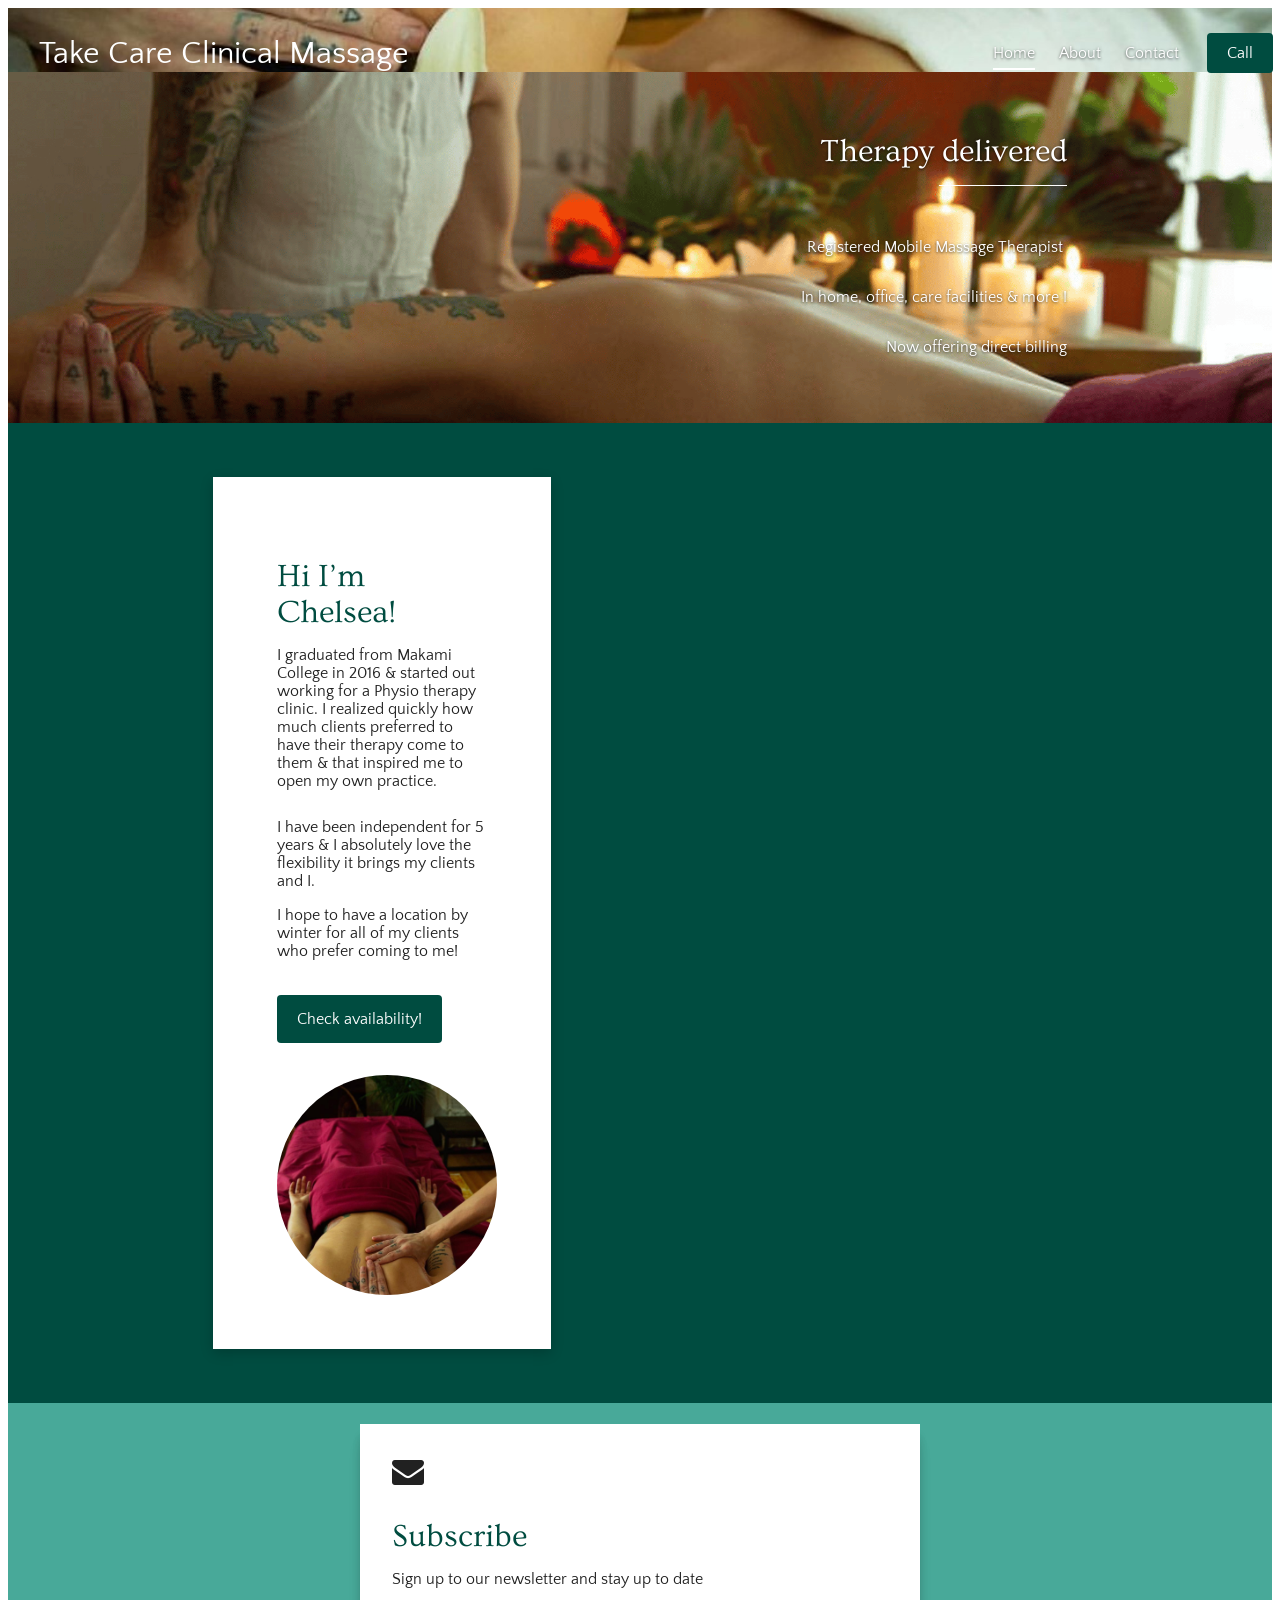
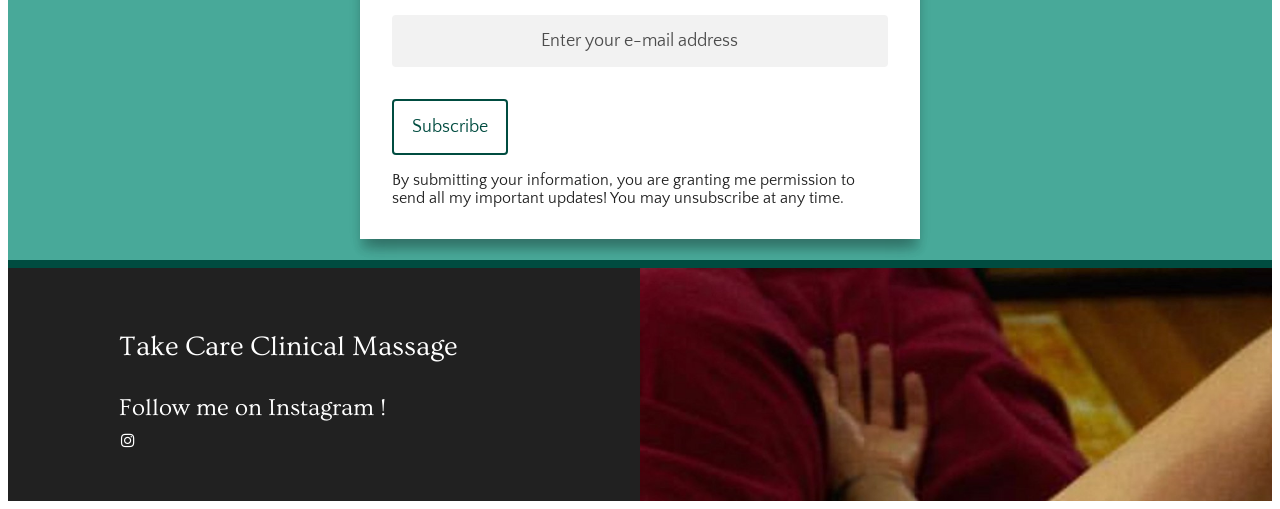
==== index.html @ 1ecba58d "Restructure the Chelsea photo to stop fighting the text card Root cause finally identified: the text" ====
<!DOCTYPE html><html><head><link rel="preconnect" href="https://fonts.gstatic.com/" crossorigin=""><meta name="viewport" content="width=device-width,maximum-scale=1,minimum-scale=1,initial-scale=1,viewport-fit=cover"><meta charset="utf-8"><title>Home - Take Care Clinical Massage</title><link href="https://cdnjs.cloudflare.com/ajax/libs/font-awesome/4.7.0/css/font-awesome.min.css" rel="stylesheet"><meta property="og:title" content="Home - Take Care Clinical Massage"><meta property="og:description" content=""><meta property="og:type" content="website"><meta property="og:image" content="https://takecareclinical.com/images/brand-d95b63e310b148f88ecfb6f4e665d165.jpg"><meta property="og:image:height" content="630"><meta property="og:image:width" content="1200"><meta property="twitter:card" content="summary_large_image"><meta property="twitter:image" content="https://takecareclinical.com/images/brand-d95b63e310b148f88ecfb6f4e665d165.jpg"><meta property="twitter:title" content="Home - Take Care Clinical Massage"><meta property="twitter:description" content=""><link prefetch="" prerender="/contact"><link prefetch="" prerender="/about"><link href="https://fonts.googleapis.com/css?family=Ovo:400,700|Quattrocento+Sans:400,700&display=swap" rel="stylesheet"><style>:root{--kv-ee-heading-font-family:Ovo;--kv-ee-heading-font-weight:400;--kv-ee-heading-font-style:normal;--kv-ee-body-font-family:Quattrocento Sans;--kv-ee-body-font-weight:400;--kv-ee-body-font-style:normal;--kv-ee-font-size-factor:1;--kv-ee-font-size:100%;--kv-ee-global-font-size-factor:var(--kv-ee-font-size-factor,1)}@-ms-viewport{width:device-width}html{box-sizing:border-box;-ms-overflow-style:scrollbar}*,::after,::before{box-sizing:inherit}.kv-main .kv-ee-container{width:100%;padding-right:15px;padding-left:15px;margin-right:auto;margin-left:auto}@media(min-width:576px){.kv-main .kv-ee-container{max-width:540px}}@media(min-width:768px){.kv-main .kv-ee-container{max-width:80%}}@media(min-width:992px){.kv-main .kv-ee-container{max-width:75%}}@media(min-width:1200px){.kv-main .kv-ee-container{max-width:70%}}@media(min-width:1440px){.kv-main .kv-ee-container{max-width:65%}}@media(min-width:1758px){.kv-main .kv-ee-container{max-width:1200px}}.kv-main .kv-ee-container-fluid{width:100%;padding-right:15px;padding-left:15px;margin-right:auto;margin-left:auto}.kv-main .kv-ee-row{display:flex;flex-wrap:wrap;margin-right:-15px;margin-left:-15px}.kv-main .kv-ee-no-gutters{margin-right:0;margin-left:0}.kv-main .kv-ee-no-gutters>.kv-ee-col,.kv-main .kv-ee-no-gutters>[class*=col-]{padding-right:0;padding-left:0}.kv-main .kv-ee-col,.kv-main .kv-ee-col-1,.kv-main .kv-ee-col-10,.kv-main .kv-ee-col-11,.kv-main .kv-ee-col-12,.kv-main .kv-ee-col-2,.kv-main .kv-ee-col-3,.kv-main .kv-ee-col-4,.kv-main .kv-ee-col-5,.kv-main .kv-ee-col-6,.kv-main .kv-ee-col-7,.kv-main .kv-ee-col-8,.kv-main .kv-ee-col-9,.kv-main .kv-ee-col-auto,.kv-main .kv-ee-col-lg,.kv-main .kv-ee-col-lg-1,.kv-main .kv-ee-col-lg-10,.kv-main .kv-ee-col-lg-11,.kv-main .kv-ee-col-lg-12,.kv-main .kv-ee-col-lg-2,.kv-main .kv-ee-col-lg-3,.kv-main .kv-ee-col-lg-4,.kv-main .kv-ee-col-lg-5,.kv-main .kv-ee-col-lg-6,.kv-main .kv-ee-col-lg-7,.kv-main .kv-ee-col-lg-8,.kv-main .kv-ee-col-lg-9,.kv-main .kv-ee-col-lg-auto,.kv-main .kv-ee-col-md,.kv-main .kv-ee-col-md-1,.kv-main .kv-ee-col-md-10,.kv-main .kv-ee-col-md-11,.kv-main .kv-ee-col-md-12,.kv-main .kv-ee-col-md-2,.kv-main .kv-ee-col-md-3,.kv-main .kv-ee-col-md-4,.kv-main .kv-ee-col-md-5,.kv-main .kv-ee-col-md-6,.kv-main .kv-ee-col-md-7,.kv-main .kv-ee-col-md-8,.kv-main .kv-ee-col-md-9,.kv-main .kv-ee-col-md-auto,.kv-main .kv-ee-col-sm,.kv-main .kv-ee-col-sm-1,.kv-main .kv-ee-col-sm-10,.kv-main .kv-ee-col-sm-11,.kv-main .kv-ee-col-sm-12,.kv-main .kv-ee-col-sm-2,.kv-main .kv-ee-col-sm-3,.kv-main .kv-ee-col-sm-4,.kv-main .kv-ee-col-sm-5,.kv-main .kv-ee-col-sm-6,.kv-main .kv-ee-col-sm-7,.kv-main .kv-ee-col-sm-8,.kv-main .kv-ee-col-sm-9,.kv-main .kv-ee-col-sm-auto,.kv-main .kv-ee-col-xl,.kv-main .kv-ee-col-xl-1,.kv-main .kv-ee-col-xl-10,.kv-main .kv-ee-col-xl-11,.kv-main .kv-ee-col-xl-12,.kv-main .kv-ee-col-xl-2,.kv-main .kv-ee-col-xl-3,.kv-main .kv-ee-col-xl-4,.kv-main .kv-ee-col-xl-5,.kv-main .kv-ee-col-xl-6,.kv-main .kv-ee-col-xl-7,.kv-main .kv-ee-col-xl-8,.kv-main .kv-ee-col-xl-9,.kv-main .kv-ee-col-xl-auto,.kv-main .kv-ee-col-xxl,.kv-main .kv-ee-col-xxl-1,.kv-main .kv-ee-col-xxl-10,.kv-main .kv-ee-col-xxl-11,.kv-main .kv-ee-col-xxl-12,.kv-main .kv-ee-col-xxl-2,.kv-main .kv-ee-col-xxl-3,.kv-main .kv-ee-col-xxl-4,.kv-main .kv-ee-col-xxl-5,.kv-main .kv-ee-col-xxl-6,.kv-main .kv-ee-col-xxl-7,.kv-main .kv-ee-col-xxl-8,.kv-main .kv-ee-col-xxl-9,.kv-main .kv-ee-col-xxl-auto,.kv-main .kv-ee-col-xxxl,.kv-main .kv-ee-col-xxxl-1,.kv-main .kv-ee-col-xxxl-10,.kv-main .kv-ee-col-xxxl-11,.kv-main .kv-ee-col-xxxl-12,.kv-main .kv-ee-col-xxxl-2,.kv-main .kv-ee-col-xxxl-3,.kv-main .kv-ee-col-xxxl-4,.kv-main .kv-ee-col-xxxl-5,.kv-main .kv-ee-col-xxxl-6,.kv-main .kv-ee-col-xxxl-7,.kv-main .kv-ee-col-xxxl-8,.kv-main .kv-ee-col-xxxl-9,.kv-main .kv-ee-col-xxxl-auto{flex:none;max-width:none;position:relative;width:100%;min-height:1px;padding-right:15px;padding-left:15px}.kv-main .kv-ee-col{flex-basis:0;flex-grow:1;max-width:100%}.kv-main .kv-ee-col-auto{flex:0 0 auto;width:auto;max-width:none}.kv-main .kv-ee-col-1{flex:0 0 8.33333%;max-width:8.33333%}.kv-main .kv-ee-col-2{flex:0 0 16.66667%;max-width:16.66667%}.kv-main .kv-ee-col-3{flex:0 0 25%;max-width:25%}.kv-main .kv-ee-col-4{flex:0 0 33.33333%;max-width:33.33333%}.kv-main .kv-ee-col-5{flex:0 0 41.66667%;max-width:41.66667%}.kv-main .kv-ee-col-6{flex:0 0 50%;max-width:50%}.kv-main .kv-ee-col-7{flex:0 0 58.33333%;max-width:58.33333%}.kv-main .kv-ee-col-8{flex:0 0 66.66667%;max-width:66.66667%}.kv-main .kv-ee-col-9{flex:0 0 75%;max-width:75%}.kv-main .kv-ee-col-10{flex:0 0 83.33333%;max-width:83.33333%}.kv-main .kv-ee-col-11{flex:0 0 91.66667%;max-width:91.66667%}.kv-main .kv-ee-col-12{flex:0 0 100%;max-width:100%}.kv-main .kv-ee-order-first{order:-1}.kv-main .kv-ee-order-last{order:13}.kv-main .kv-ee-order-0{order:0}.kv-main .kv-ee-order-1{order:1}.kv-main .kv-ee-order-2{order:2}.kv-main .kv-ee-order-3{order:3}.kv-main .kv-ee-order-4{order:4}.kv-main .kv-ee-order-5{order:5}.kv-main .kv-ee-order-6{order:6}.kv-main .kv-ee-order-7{order:7}.kv-main .kv-ee-order-8{order:8}.kv-main .kv-ee-order-9{order:9}.kv-main .kv-ee-order-10{order:10}.kv-main .kv-ee-order-11{order:11}.kv-main .kv-ee-order-12{order:12}.kv-main .kv-ee-offset-1{margin-left:8.33333%}.kv-main .kv-ee-offset-2{margin-left:16.66667%}.kv-main .kv-ee-offset-3{margin-left:25%}.kv-main .kv-ee-offset-4{margin-left:33.33333%}.kv-main .kv-ee-offset-5{margin-left:41.66667%}.kv-main .kv-ee-offset-6{margin-left:50%}.kv-main .kv-ee-offset-7{margin-left:58.33333%}.kv-main .kv-ee-offset-8{margin-left:66.66667%}.kv-main .kv-ee-offset-9{margin-left:75%}.kv-main .kv-ee-offset-10{margin-left:83.33333%}.kv-main .kv-ee-offset-11{margin-left:91.66667%}@media(min-width:576px){.kv-main .kv-ee-col-sm{flex-basis:0;flex-grow:1;max-width:100%}.kv-main .kv-ee-col-sm-auto{flex:0 0 auto;width:auto;max-width:none}.kv-main .kv-ee-col-sm-1{flex:0 0 8.33333%;max-width:8.33333%}.kv-main .kv-ee-col-sm-2{flex:0 0 16.66667%;max-width:16.66667%}.kv-main .kv-ee-col-sm-3{flex:0 0 25%;max-width:25%}.kv-main .kv-ee-col-sm-4{flex:0 0 33.33333%;max-width:33.33333%}.kv-main .kv-ee-col-sm-5{flex:0 0 41.66667%;max-width:41.66667%}.kv-main .kv-ee-col-sm-6{flex:0 0 50%;max-width:50%}.kv-main .kv-ee-col-sm-7{flex:0 0 58.33333%;max-width:58.33333%}.kv-main .kv-ee-col-sm-8{flex:0 0 66.66667%;max-width:66.66667%}.kv-main .kv-ee-col-sm-9{flex:0 0 75%;max-width:75%}.kv-main .kv-ee-col-sm-10{flex:0 0 83.33333%;max-width:83.33333%}.kv-main .kv-ee-col-sm-11{flex:0 0 91.66667%;max-width:91.66667%}.kv-main .kv-ee-col-sm-12{flex:0 0 100%;max-width:100%}.kv-main .kv-ee-order-sm-first{order:-1}.kv-main .kv-ee-order-sm-last{order:13}.kv-main .kv-ee-order-sm-0{order:0}.kv-main .kv-ee-order-sm-1{order:1}.kv-main .kv-ee-order-sm-2{order:2}.kv-main .kv-ee-order-sm-3{order:3}.kv-main .kv-ee-order-sm-4{order:4}.kv-main .kv-ee-order-sm-5{order:5}.kv-main .kv-ee-order-sm-6{order:6}.kv-main .kv-ee-order-sm-7{order:7}.kv-main .kv-ee-order-sm-8{order:8}.kv-main .kv-ee-order-sm-9{order:9}.kv-main .kv-ee-order-sm-10{order:10}.kv-main .kv-ee-order-sm-11{order:11}.kv-main .kv-ee-order-sm-12{order:12}.kv-main .kv-ee-offset-sm-0{margin-left:0}.kv-main .kv-ee-offset-sm-1{margin-left:8.33333%}.kv-main .kv-ee-offset-sm-2{margin-left:16.66667%}.kv-main .kv-ee-offset-sm-3{margin-left:25%}.kv-main .kv-ee-offset-sm-4{margin-left:33.33333%}.kv-main .kv-ee-offset-sm-5{margin-left:41.66667%}.kv-main .kv-ee-offset-sm-6{margin-left:50%}.kv-main .kv-ee-offset-sm-7{margin-left:58.33333%}.kv-main .kv-ee-offset-sm-8{margin-left:66.66667%}.kv-main .kv-ee-offset-sm-9{margin-left:75%}.kv-main .kv-ee-offset-sm-10{margin-left:83.33333%}.kv-main .kv-ee-offset-sm-11{margin-left:91.66667%}}@media(min-width:768px){.kv-main .kv-ee-col-md{flex-basis:0;flex-grow:1;max-width:100%}.kv-main .kv-ee-col-md-auto{flex:0 0 auto;width:auto;max-width:none}.kv-main .kv-ee-col-md-1{flex:0 0 8.33333%;max-width:8.33333%}.kv-main .kv-ee-col-md-2{flex:0 0 16.66667%;max-width:16.66667%}.kv-main .kv-ee-col-md-3{flex:0 0 25%;max-width:25%}.kv-main .kv-ee-col-md-4{flex:0 0 33.33333%;max-width:33.33333%}.kv-main .kv-ee-col-md-5{flex:0 0 41.66667%;max-width:41.66667%}.kv-main .kv-ee-col-md-6{flex:0 0 50%;max-width:50%}.kv-main .kv-ee-col-md-7{flex:0 0 58.33333%;max-width:58.33333%}.kv-main .kv-ee-col-md-8{flex:0 0 66.66667%;max-width:66.66667%}.kv-main .kv-ee-col-md-9{flex:0 0 75%;max-width:75%}.kv-main .kv-ee-col-md-10{flex:0 0 83.33333%;max-width:83.33333%}.kv-main .kv-ee-col-md-11{flex:0 0 91.66667%;max-width:91.66667%}.kv-main .kv-ee-col-md-12{flex:0 0 100%;max-width:100%}.kv-main .kv-ee-order-md-first{order:-1}.kv-main .kv-ee-order-md-last{order:13}.kv-main .kv-ee-order-md-0{order:0}.kv-main .kv-ee-order-md-1{order:1}.kv-main .kv-ee-order-md-2{order:2}.kv-main .kv-ee-order-md-3{order:3}.kv-main .kv-ee-order-md-4{order:4}.kv-main .kv-ee-order-md-5{order:5}.kv-main .kv-ee-order-md-6{order:6}.kv-main .kv-ee-order-md-7{order:7}.kv-main .kv-ee-order-md-8{order:8}.kv-main .kv-ee-order-md-9{order:9}.kv-main .kv-ee-order-md-10{order:10}.kv-main .kv-ee-order-md-11{order:11}.kv-main .kv-ee-order-md-12{order:12}.kv-main .kv-ee-offset-md-0{margin-left:0}.kv-main .kv-ee-offset-md-1{margin-left:8.33333%}.kv-main .kv-ee-offset-md-2{margin-left:16.66667%}.kv-main .kv-ee-offset-md-3{margin-left:25%}.kv-main .kv-ee-offset-md-4{margin-left:33.33333%}.kv-main .kv-ee-offset-md-5{margin-left:41.66667%}.kv-main .kv-ee-offset-md-6{margin-left:50%}.kv-main .kv-ee-offset-md-7{margin-left:58.33333%}.kv-main .kv-ee-offset-md-8{margin-left:66.66667%}.kv-main .kv-ee-offset-md-9{margin-left:75%}.kv-main .kv-ee-offset-md-10{margin-left:83.33333%}.kv-main .kv-ee-offset-md-11{margin-left:91.66667%}}@media(min-width:992px){.kv-main .kv-ee-col-lg{flex-basis:0;flex-grow:1;max-width:100%}.kv-main .kv-ee-col-lg-auto{flex:0 0 auto;width:auto;max-width:none}.kv-main .kv-ee-col-lg-1{flex:0 0 8.33333%;max-width:8.33333%}.kv-main .kv-ee-col-lg-2{flex:0 0 16.66667%;max-width:16.66667%}.kv-main .kv-ee-col-lg-3{flex:0 0 25%;max-width:25%}.kv-main .kv-ee-col-lg-4{flex:0 0 33.33333%;max-width:33.33333%}.kv-main .kv-ee-col-lg-5{flex:0 0 41.66667%;max-width:41.66667%}.kv-main .kv-ee-col-lg-6{flex:0 0 50%;max-width:50%}.kv-main .kv-ee-col-lg-7{flex:0 0 58.33333%;max-width:58.33333%}.kv-main .kv-ee-col-lg-8{flex:0 0 66.66667%;max-width:66.66667%}.kv-main .kv-ee-col-lg-9{flex:0 0 75%;max-width:75%}.kv-main .kv-ee-col-lg-10{flex:0 0 83.33333%;max-width:83.33333%}.kv-main .kv-ee-col-lg-11{flex:0 0 91.66667%;max-width:91.66667%}.kv-main .kv-ee-col-lg-12{flex:0 0 100%;max-width:100%}.kv-main .kv-ee-order-lg-first{order:-1}.kv-main .kv-ee-order-lg-last{order:13}.kv-main .kv-ee-order-lg-0{order:0}.kv-main .kv-ee-order-lg-1{order:1}.kv-main .kv-ee-order-lg-2{order:2}.kv-main .kv-ee-order-lg-3{order:3}.kv-main .kv-ee-order-lg-4{order:4}.kv-main .kv-ee-order-lg-5{order:5}.kv-main .kv-ee-order-lg-6{order:6}.kv-main .kv-ee-order-lg-7{order:7}.kv-main .kv-ee-order-lg-8{order:8}.kv-main .kv-ee-order-lg-9{order:9}.kv-main .kv-ee-order-lg-10{order:10}.kv-main .kv-ee-order-lg-11{order:11}.kv-main .kv-ee-order-lg-12{order:12}.kv-main .kv-ee-offset-lg-0{margin-left:0}.kv-main .kv-ee-offset-lg-1{margin-left:8.33333%}.kv-main .kv-ee-offset-lg-2{margin-left:16.66667%}.kv-main .kv-ee-offset-lg-3{margin-left:25%}.kv-main .kv-ee-offset-lg-4{margin-left:33.33333%}.kv-main .kv-ee-offset-lg-5{margin-left:41.66667%}.kv-main .kv-ee-offset-lg-6{margin-left:50%}.kv-main .kv-ee-offset-lg-7{margin-left:58.33333%}.kv-main .kv-ee-offset-lg-8{margin-left:66.66667%}.kv-main .kv-ee-offset-lg-9{margin-left:75%}.kv-main .kv-ee-offset-lg-10{margin-left:83.33333%}.kv-main .kv-ee-offset-lg-11{margin-left:91.66667%}}@media(min-width:1200px){.kv-main .kv-ee-col-xl{flex-basis:0;flex-grow:1;max-width:100%}.kv-main .kv-ee-col-xl-auto{flex:0 0 auto;width:auto;max-width:none}.kv-main .kv-ee-col-xl-1{flex:0 0 8.33333%;max-width:8.33333%}.kv-main .kv-ee-col-xl-2{flex:0 0 16.66667%;max-width:16.66667%}.kv-main .kv-ee-col-xl-3{flex:0 0 25%;max-width:25%}.kv-main .kv-ee-col-xl-4{flex:0 0 33.33333%;max-width:33.33333%}.kv-main .kv-ee-col-xl-5{flex:0 0 41.66667%;max-width:41.66667%}.kv-main .kv-ee-col-xl-6{flex:0 0 50%;max-width:50%}.kv-main .kv-ee-col-xl-7{flex:0 0 58.33333%;max-width:58.33333%}.kv-main .kv-ee-col-xl-8{flex:0 0 66.66667%;max-width:66.66667%}.kv-main .kv-ee-col-xl-9{flex:0 0 75%;max-width:75%}.kv-main .kv-ee-col-xl-10{flex:0 0 83.33333%;max-width:83.33333%}.kv-main .kv-ee-col-xl-11{flex:0 0 91.66667%;max-width:91.66667%}.kv-main .kv-ee-col-xl-12{flex:0 0 100%;max-width:100%}.kv-main .kv-ee-order-xl-first{order:-1}.kv-main .kv-ee-order-xl-last{order:13}.kv-main .kv-ee-order-xl-0{order:0}.kv-main .kv-ee-order-xl-1{order:1}.kv-main .kv-ee-order-xl-2{order:2}.kv-main .kv-ee-order-xl-3{order:3}.kv-main .kv-ee-order-xl-4{order:4}.kv-main .kv-ee-order-xl-5{order:5}.kv-main .kv-ee-order-xl-6{order:6}.kv-main .kv-ee-order-xl-7{order:7}.kv-main .kv-ee-order-xl-8{order:8}.kv-main .kv-ee-order-xl-9{order:9}.kv-main .kv-ee-order-xl-10{order:10}.kv-main .kv-ee-order-xl-11{order:11}.kv-main .kv-ee-order-xl-12{order:12}.kv-main .kv-ee-offset-xl-0{margin-left:0}.kv-main .kv-ee-offset-xl-1{margin-left:8.33333%}.kv-main .kv-ee-offset-xl-2{margin-left:16.66667%}.kv-main .kv-ee-offset-xl-3{margin-left:25%}.kv-main .kv-ee-offset-xl-4{margin-left:33.33333%}.kv-main .kv-ee-offset-xl-5{margin-left:41.66667%}.kv-main .kv-ee-offset-xl-6{margin-left:50%}.kv-main .kv-ee-offset-xl-7{margin-left:58.33333%}.kv-main .kv-ee-offset-xl-8{margin-left:66.66667%}.kv-main .kv-ee-offset-xl-9{margin-left:75%}.kv-main .kv-ee-offset-xl-10{margin-left:83.33333%}.kv-main .kv-ee-offset-xl-11{margin-left:91.66667%}}.kv-main .kv-ee-d-none{display:none!important}.kv-main .kv-ee-d-inline{display:inline!important}.kv-main .kv-ee-d-inline-block{display:inline-block!important}.kv-main .kv-ee-d-block{display:block!important}.kv-main .kv-ee-d-table{display:table!important}.kv-main .kv-ee-d-table-row{display:table-row!important}.kv-main .kv-ee-d-table-cell{display:table-cell!important}.kv-main .kv-ee-d-flex{display:flex!important}.kv-main .kv-ee-d-inline-flex{display:inline-flex!important}@media(min-width:576px){.kv-main .kv-ee-d-sm-none{display:none!important}.kv-main .kv-ee-d-sm-inline{display:inline!important}.kv-main .kv-ee-d-sm-inline-block{display:inline-block!important}.kv-main .kv-ee-d-sm-block{display:block!important}.kv-main .kv-ee-d-sm-table{display:table!important}.kv-main .kv-ee-d-sm-table-row{display:table-row!important}.kv-main .kv-ee-d-sm-table-cell{display:table-cell!important}.kv-main .kv-ee-d-sm-flex{display:flex!important}.kv-main .kv-ee-d-sm-inline-flex{display:inline-flex!important}}@media(min-width:768px){.kv-main .kv-ee-d-md-none{display:none!important}.kv-main .kv-ee-d-md-inline{display:inline!important}.kv-main .kv-ee-d-md-inline-block{display:inline-block!important}.kv-main .kv-ee-d-md-block{display:block!important}.kv-main .kv-ee-d-md-table{display:table!important}.kv-main .kv-ee-d-md-table-row{display:table-row!important}.kv-main .kv-ee-d-md-table-cell{display:table-cell!important}.kv-main .kv-ee-d-md-flex{display:flex!important}.kv-main .kv-ee-d-md-inline-flex{display:inline-flex!important}}@media(min-width:992px){.kv-main .kv-ee-d-lg-none{display:none!important}.kv-main .kv-ee-d-lg-inline{display:inline!important}.kv-main .kv-ee-d-lg-inline-block{display:inline-block!important}.kv-main .kv-ee-d-lg-block{display:block!important}.kv-main .kv-ee-d-lg-table{display:table!important}.kv-main .kv-ee-d-lg-table-row{display:table-row!important}.kv-main .kv-ee-d-lg-table-cell{display:table-cell!important}.kv-main .kv-ee-d-lg-flex{display:flex!important}.kv-main .kv-ee-d-lg-inline-flex{display:inline-flex!important}}@media(min-width:1200px){.kv-main .kv-ee-d-xl-none{display:none!important}.kv-main .kv-ee-d-xl-inline{display:inline!important}.kv-main .kv-ee-d-xl-inline-block{display:inline-block!important}.kv-main .kv-ee-d-xl-block{display:block!important}.kv-main .kv-ee-d-xl-table{display:table!important}.kv-main .kv-ee-d-xl-table-row{display:table-row!important}.kv-main .kv-ee-d-xl-table-cell{display:table-cell!important}.kv-main .kv-ee-d-xl-flex{display:flex!important}.kv-main .kv-ee-d-xl-inline-flex{display:inline-flex!important}}@media(min-width:1440px){.kv-main .kv-ee-col-xxl{flex-basis:0;flex-grow:1;max-width:100%}.kv-main .kv-ee-col-xxl-auto{flex:0 0 auto;width:auto;max-width:none}.kv-main .kv-ee-col-xxl-1{flex:0 0 8.33333%;max-width:8.33333%}.kv-main .kv-ee-col-xxl-2{flex:0 0 16.66667%;max-width:16.66667%}.kv-main .kv-ee-col-xxl-3{flex:0 0 25%;max-width:25%}.kv-main .kv-ee-col-xxl-4{flex:0 0 33.33333%;max-width:33.33333%}.kv-main .kv-ee-col-xxl-5{flex:0 0 41.66667%;max-width:41.66667%}.kv-main .kv-ee-col-xxl-6{flex:0 0 50%;max-width:50%}.kv-main .kv-ee-col-xxl-7{flex:0 0 58.33333%;max-width:58.33333%}.kv-main .kv-ee-col-xxl-8{flex:0 0 66.66667%;max-width:66.66667%}.kv-main .kv-ee-col-xxl-9{flex:0 0 75%;max-width:75%}.kv-main .kv-ee-col-xxl-10{flex:0 0 83.33333%;max-width:83.33333%}.kv-main .kv-ee-col-xxl-11{flex:0 0 91.66667%;max-width:91.66667%}.kv-main .kv-ee-col-xxl-12{flex:0 0 100%;max-width:100%}.kv-main .kv-ee-order-xxl-first{order:-1}.kv-main .kv-ee-order-xxl-last{order:13}.kv-main .kv-ee-order-xxl-0{order:0}.kv-main .kv-ee-order-xxl-1{order:1}.kv-main .kv-ee-order-xxl-2{order:2}.kv-main .kv-ee-order-xxl-3{order:3}.kv-main .kv-ee-order-xxl-4{order:4}.kv-main .kv-ee-order-xxl-5{order:5}.kv-main .kv-ee-order-xxl-6{order:6}.kv-main .kv-ee-order-xxl-7{order:7}.kv-main .kv-ee-order-xxl-8{order:8}.kv-main .kv-ee-order-xxl-9{order:9}.kv-main .kv-ee-order-xxl-10{order:10}.kv-main .kv-ee-order-xxl-11{order:11}.kv-main .kv-ee-order-xxl-12{order:12}.kv-main .kv-ee-offset-xxl-0{margin-left:0}.kv-main .kv-ee-offset-xxl-1{margin-left:8.33333%}.kv-main .kv-ee-offset-xxl-2{margin-left:16.66667%}.kv-main .kv-ee-offset-xxl-3{margin-left:25%}.kv-main .kv-ee-offset-xxl-4{margin-left:33.33333%}.kv-main .kv-ee-offset-xxl-5{margin-left:41.66667%}.kv-main .kv-ee-offset-xxl-6{margin-left:50%}.kv-main .kv-ee-offset-xxl-7{margin-left:58.33333%}.kv-main .kv-ee-offset-xxl-8{margin-left:66.66667%}.kv-main .kv-ee-offset-xxl-9{margin-left:75%}.kv-main .kv-ee-offset-xxl-10{margin-left:83.33333%}.kv-main .kv-ee-offset-xxl-11{margin-left:91.66667%}.kv-main .kv-ee-d-xxl-none{display:none!important}.kv-main .kv-ee-d-xxl-inline{display:inline!important}.kv-main .kv-ee-d-xxl-inline-block{display:inline-block!important}.kv-main .kv-ee-d-xxl-block{display:block!important}.kv-main .kv-ee-d-xxl-table{display:table!important}.kv-main .kv-ee-d-xxl-table-row{display:table-row!important}.kv-main .kv-ee-d-xxl-table-cell{display:table-cell!important}.kv-main .kv-ee-d-xxl-flex{display:flex!important}.kv-main .kv-ee-d-xxl-inline-flex{display:inline-flex!important}}@media(min-width:1758px){.kv-main .kv-ee-col-xxxl{flex-basis:0;flex-grow:1;max-width:100%}.kv-main .kv-ee-col-xxxl-auto{flex:0 0 auto;width:auto;max-width:none}.kv-main .kv-ee-col-xxxl-1{flex:0 0 8.33333%;max-width:8.33333%}.kv-main .kv-ee-col-xxxl-2{flex:0 0 16.66667%;max-width:16.66667%}.kv-main .kv-ee-col-xxxl-3{flex:0 0 25%;max-width:25%}.kv-main .kv-ee-col-xxxl-4{flex:0 0 33.33333%;max-width:33.33333%}.kv-main .kv-ee-col-xxxl-5{flex:0 0 41.66667%;max-width:41.66667%}.kv-main .kv-ee-col-xxxl-6{flex:0 0 50%;max-width:50%}.kv-main .kv-ee-col-xxxl-7{flex:0 0 58.33333%;max-width:58.33333%}.kv-main .kv-ee-col-xxxl-8{flex:0 0 66.66667%;max-width:66.66667%}.kv-main .kv-ee-col-xxxl-9{flex:0 0 75%;max-width:75%}.kv-main .kv-ee-col-xxxl-10{flex:0 0 83.33333%;max-width:83.33333%}.kv-main .kv-ee-col-xxxl-11{flex:0 0 91.66667%;max-width:91.66667%}.kv-main .kv-ee-col-xxxl-12{flex:0 0 100%;max-width:100%}.kv-main .kv-ee-order-xxxl-first{order:-1}.kv-main .kv-ee-order-xxxl-last{order:13}.kv-main .kv-ee-order-xxxl-0{order:0}.kv-main .kv-ee-order-xxxl-1{order:1}.kv-main .kv-ee-order-xxxl-2{order:2}.kv-main .kv-ee-order-xxxl-3{order:3}.kv-main .kv-ee-order-xxxl-4{order:4}.kv-main .kv-ee-order-xxxl-5{order:5}.kv-main .kv-ee-order-xxxl-6{order:6}.kv-main .kv-ee-order-xxxl-7{order:7}.kv-main .kv-ee-order-xxxl-8{order:8}.kv-main .kv-ee-order-xxxl-9{order:9}.kv-main .kv-ee-order-xxxl-10{order:10}.kv-main .kv-ee-order-xxxl-11{order:11}.kv-main .kv-ee-order-xxxl-12{order:12}.kv-main .kv-ee-offset-xxxl-0{margin-left:0}.kv-main .kv-ee-offset-xxxl-1{margin-left:8.33333%}.kv-main .kv-ee-offset-xxxl-2{margin-left:16.66667%}.kv-main .kv-ee-offset-xxxl-3{margin-left:25%}.kv-main .kv-ee-offset-xxxl-4{margin-left:33.33333%}.kv-main .kv-ee-offset-xxxl-5{margin-left:41.66667%}.kv-main .kv-ee-offset-xxxl-6{margin-left:50%}.kv-main .kv-ee-offset-xxxl-7{margin-left:58.33333%}.kv-main .kv-ee-offset-xxxl-8{margin-left:66.66667%}.kv-main .kv-ee-offset-xxxl-9{margin-left:75%}.kv-main .kv-ee-offset-xxxl-10{margin-left:83.33333%}.kv-main .kv-ee-offset-xxxl-11{margin-left:91.66667%}.kv-main .kv-ee-d-xxxl-none{display:none!important}.kv-main .kv-ee-d-xxxl-inline{display:inline!important}.kv-main .kv-ee-d-xxxl-inline-block{display:inline-block!important}.kv-main .kv-ee-d-xxxl-block{display:block!important}.kv-main .kv-ee-d-xxxl-table{display:table!important}.kv-main .kv-ee-d-xxxl-table-row{display:table-row!important}.kv-main .kv-ee-d-xxxl-table-cell{display:table-cell!important}.kv-main .kv-ee-d-xxxl-flex{display:flex!important}.kv-main .kv-ee-d-xxxl-inline-flex{display:inline-flex!important}}@media print{.kv-main .kv-ee-d-print-none{display:none!important}.kv-main .kv-ee-d-print-inline{display:inline!important}.kv-main .kv-ee-d-print-inline-block{display:inline-block!important}.kv-main .kv-ee-d-print-block{display:block!important}.kv-main .kv-ee-d-print-table{display:table!important}.kv-main .kv-ee-d-print-table-row{display:table-row!important}.kv-main .kv-ee-d-print-table-cell{display:table-cell!important}.kv-main .kv-ee-d-print-flex{display:flex!important}.kv-main .kv-ee-d-print-inline-flex{display:inline-flex!important}}.kv-main .kv-ee-flex-row{flex-direction:row!important}.kv-main .kv-ee-flex-column{flex-direction:column!important}.kv-main .kv-ee-flex-row-reverse{flex-direction:row-reverse!important}.kv-main .kv-ee-flex-column-reverse{flex-direction:column-reverse!important}.kv-main .kv-ee-flex-wrap{flex-wrap:wrap!important}.kv-main .kv-ee-flex-nowrap{flex-wrap:nowrap!important}.kv-main .kv-ee-flex-wrap-reverse{flex-wrap:wrap-reverse!important}.kv-main .kv-ee-flex-fill{flex:1 1 auto!important}.kv-main .kv-ee-flex-grow-0{flex-grow:0!important}.kv-main .kv-ee-flex-grow-1{flex-grow:1!important}.kv-main .kv-ee-flex-shrink-0{flex-shrink:0!important}.kv-main .kv-ee-flex-shrink-1{flex-shrink:1!important}.kv-main .kv-ee-justify-content-start{justify-content:flex-start!important}.kv-main .kv-ee-justify-content-end{justify-content:flex-end!important}.kv-main .kv-ee-justify-content-center{justify-content:center!important}.kv-main .kv-ee-justify-content-between{justify-content:space-between!important}.kv-main .kv-ee-justify-content-around{justify-content:space-around!important}.kv-main .kv-ee-align-items-start{align-items:flex-start!important}.kv-main .kv-ee-align-items-end{align-items:flex-end!important}.kv-main .kv-ee-align-items-center{align-items:center!important}.kv-main .kv-ee-align-items-baseline{align-items:baseline!important}.kv-main .kv-ee-align-items-stretch{align-items:stretch!important}.kv-main .kv-ee-align-content-start{align-content:flex-start!important}.kv-main .kv-ee-align-content-end{align-content:flex-end!important}.kv-main .kv-ee-align-content-center{align-content:center!important}.kv-main .kv-ee-align-content-between{align-content:space-between!important}.kv-main .kv-ee-align-content-around{align-content:space-around!important}.kv-main .kv-ee-align-content-stretch{align-content:stretch!important}.kv-main .kv-ee-align-self-auto{align-self:auto!important}.kv-main .kv-ee-align-self-start{align-self:flex-start!important}.kv-main .kv-ee-align-self-end{align-self:flex-end!important}.kv-main .kv-ee-align-self-center{align-self:center!important}.kv-main .kv-ee-align-self-baseline{align-self:baseline!important}.kv-main .kv-ee-align-self-stretch{align-self:stretch!important}@media(min-width:576px){.kv-main .kv-ee-flex-sm-row{flex-direction:row!important}.kv-main .kv-ee-flex-sm-column{flex-direction:column!important}.kv-main .kv-ee-flex-sm-row-reverse{flex-direction:row-reverse!important}.kv-main .kv-ee-flex-sm-column-reverse{flex-direction:column-reverse!important}.kv-main .kv-ee-flex-sm-wrap{flex-wrap:wrap!important}.kv-main .kv-ee-flex-sm-nowrap{flex-wrap:nowrap!important}.kv-main .kv-ee-flex-sm-wrap-reverse{flex-wrap:wrap-reverse!important}.kv-main .kv-ee-flex-sm-fill{flex:1 1 auto!important}.kv-main .kv-ee-flex-sm-grow-0{flex-grow:0!important}.kv-main .kv-ee-flex-sm-grow-1{flex-grow:1!important}.kv-main .kv-ee-flex-sm-shrink-0{flex-shrink:0!important}.kv-main .kv-ee-flex-sm-shrink-1{flex-shrink:1!important}.kv-main .kv-ee-justify-content-sm-start{justify-content:flex-start!important}.kv-main .kv-ee-justify-content-sm-end{justify-content:flex-end!important}.kv-main .kv-ee-justify-content-sm-center{justify-content:center!important}.kv-main .kv-ee-justify-content-sm-between{justify-content:space-between!important}.kv-main .kv-ee-justify-content-sm-around{justify-content:space-around!important}.kv-main .kv-ee-align-items-sm-start{align-items:flex-start!important}.kv-main .kv-ee-align-items-sm-end{align-items:flex-end!important}.kv-main .kv-ee-align-items-sm-center{align-items:center!important}.kv-main .kv-ee-align-items-sm-baseline{align-items:baseline!important}.kv-main .kv-ee-align-items-sm-stretch{align-items:stretch!important}.kv-main .kv-ee-align-content-sm-start{align-content:flex-start!important}.kv-main .kv-ee-align-content-sm-end{align-content:flex-end!important}.kv-main .kv-ee-align-content-sm-center{align-content:center!important}.kv-main .kv-ee-align-content-sm-between{align-content:space-between!important}.kv-main .kv-ee-align-content-sm-around{align-content:space-around!important}.kv-main .kv-ee-align-content-sm-stretch{align-content:stretch!important}.kv-main .kv-ee-align-self-sm-auto{align-self:auto!important}.kv-main .kv-ee-align-self-sm-start{align-self:flex-start!important}.kv-main .kv-ee-align-self-sm-end{align-self:flex-end!important}.kv-main .kv-ee-align-self-sm-center{align-self:center!important}.kv-main .kv-ee-align-self-sm-baseline{align-self:baseline!important}.kv-main .kv-ee-align-self-sm-stretch{align-self:stretch!important}}@media(min-width:768px){.kv-main .kv-ee-flex-md-row{flex-direction:row!important}.kv-main .kv-ee-flex-md-column{flex-direction:column!important}.kv-main .kv-ee-flex-md-row-reverse{flex-direction:row-reverse!important}.kv-main .kv-ee-flex-md-column-reverse{flex-direction:column-reverse!important}.kv-main .kv-ee-flex-md-wrap{flex-wrap:wrap!important}.kv-main .kv-ee-flex-md-nowrap{flex-wrap:nowrap!important}.kv-main .kv-ee-flex-md-wrap-reverse{flex-wrap:wrap-reverse!important}.kv-main .kv-ee-flex-md-fill{flex:1 1 auto!important}.kv-main .kv-ee-flex-md-grow-0{flex-grow:0!important}.kv-main .kv-ee-flex-md-grow-1{flex-grow:1!important}.kv-main .kv-ee-flex-md-shrink-0{flex-shrink:0!important}.kv-main .kv-ee-flex-md-shrink-1{flex-shrink:1!important}.kv-main .kv-ee-justify-content-md-start{justify-content:flex-start!important}.kv-main .kv-ee-justify-content-md-end{justify-content:flex-end!important}.kv-main .kv-ee-justify-content-md-center{justify-content:center!important}.kv-main .kv-ee-justify-content-md-between{justify-content:space-between!important}.kv-main .kv-ee-justify-content-md-around{justify-content:space-around!important}.kv-main .kv-ee-align-items-md-start{align-items:flex-start!important}.kv-main .kv-ee-align-items-md-end{align-items:flex-end!important}.kv-main .kv-ee-align-items-md-center{align-items:center!important}.kv-main .kv-ee-align-items-md-baseline{align-items:baseline!important}.kv-main .kv-ee-align-items-md-stretch{align-items:stretch!important}.kv-main .kv-ee-align-content-md-start{align-content:flex-start!important}.kv-main .kv-ee-align-content-md-end{align-content:flex-end!important}.kv-main .kv-ee-align-content-md-center{align-content:center!important}.kv-main .kv-ee-align-content-md-between{align-content:space-between!important}.kv-main .kv-ee-align-content-md-around{align-content:space-around!important}.kv-main .kv-ee-align-content-md-stretch{align-content:stretch!important}.kv-main .kv-ee-align-self-md-auto{align-self:auto!important}.kv-main .kv-ee-align-self-md-start{align-self:flex-start!important}.kv-main .kv-ee-align-self-md-end{align-self:flex-end!important}.kv-main .kv-ee-align-self-md-center{align-self:center!important}.kv-main .kv-ee-align-self-md-baseline{align-self:baseline!important}.kv-main .kv-ee-align-self-md-stretch{align-self:stretch!important}}@media(min-width:992px){.kv-main .kv-ee-flex-lg-row{flex-direction:row!important}.kv-main .kv-ee-flex-lg-column{flex-direction:column!important}.kv-main .kv-ee-flex-lg-row-reverse{flex-direction:row-reverse!important}.kv-main .kv-ee-flex-lg-column-reverse{flex-direction:column-reverse!important}.kv-main .kv-ee-flex-lg-wrap{flex-wrap:wrap!important}.kv-main .kv-ee-flex-lg-nowrap{flex-wrap:nowrap!important}.kv-main .kv-ee-flex-lg-wrap-reverse{flex-wrap:wrap-reverse!important}.kv-main .kv-ee-flex-lg-fill{flex:1 1 auto!important}.kv-main .kv-ee-flex-lg-grow-0{flex-grow:0!important}.kv-main .kv-ee-flex-lg-grow-1{flex-grow:1!important}.kv-main .kv-ee-flex-lg-shrink-0{flex-shrink:0!important}.kv-main .kv-ee-flex-lg-shrink-1{flex-shrink:1!important}.kv-main .kv-ee-justify-content-lg-start{justify-content:flex-start!important}.kv-main .kv-ee-justify-content-lg-end{justify-content:flex-end!important}.kv-main .kv-ee-justify-content-lg-center{justify-content:center!important}.kv-main .kv-ee-justify-content-lg-between{justify-content:space-between!important}.kv-main .kv-ee-justify-content-lg-around{justify-content:space-around!important}.kv-main .kv-ee-align-items-lg-start{align-items:flex-start!important}.kv-main .kv-ee-align-items-lg-end{align-items:flex-end!important}.kv-main .kv-ee-align-items-lg-center{align-items:center!important}.kv-main .kv-ee-align-items-lg-baseline{align-items:baseline!important}.kv-main .kv-ee-align-items-lg-stretch{align-items:stretch!important}.kv-main .kv-ee-align-content-lg-start{align-content:flex-start!important}.kv-main .kv-ee-align-content-lg-end{align-content:flex-end!important}.kv-main .kv-ee-align-content-lg-center{align-content:center!important}.kv-main .kv-ee-align-content-lg-between{align-content:space-between!important}.kv-main .kv-ee-align-content-lg-around{align-content:space-around!important}.kv-main .kv-ee-align-content-lg-stretch{align-content:stretch!important}.kv-main .kv-ee-align-self-lg-auto{align-self:auto!important}.kv-main .kv-ee-align-self-lg-start{align-self:flex-start!important}.kv-main .kv-ee-align-self-lg-end{align-self:flex-end!important}.kv-main .kv-ee-align-self-lg-center{align-self:center!important}.kv-main .kv-ee-align-self-lg-baseline{align-self:baseline!important}.kv-main .kv-ee-align-self-lg-stretch{align-self:stretch!important}}@media(min-width:1200px){.kv-main .kv-ee-flex-xl-row{flex-direction:row!important}.kv-main .kv-ee-flex-xl-column{flex-direction:column!important}.kv-main .kv-ee-flex-xl-row-reverse{flex-direction:row-reverse!important}.kv-main .kv-ee-flex-xl-column-reverse{flex-direction:column-reverse!important}.kv-main .kv-ee-flex-xl-wrap{flex-wrap:wrap!important}.kv-main .kv-ee-flex-xl-nowrap{flex-wrap:nowrap!important}.kv-main .kv-ee-flex-xl-wrap-reverse{flex-wrap:wrap-reverse!important}.kv-main .kv-ee-flex-xl-fill{flex:1 1 auto!important}.kv-main .kv-ee-flex-xl-grow-0{flex-grow:0!important}.kv-main .kv-ee-flex-xl-grow-1{flex-grow:1!important}.kv-main .kv-ee-flex-xl-shrink-0{flex-shrink:0!important}.kv-main .kv-ee-flex-xl-shrink-1{flex-shrink:1!important}.kv-main .kv-ee-justify-content-xl-start{justify-content:flex-start!important}.kv-main .kv-ee-justify-content-xl-end{justify-content:flex-end!important}.kv-main .kv-ee-justify-content-xl-center{justify-content:center!important}.kv-main .kv-ee-justify-content-xl-between{justify-content:space-between!important}.kv-main .kv-ee-justify-content-xl-around{justify-content:space-around!important}.kv-main .kv-ee-align-items-xl-start{align-items:flex-start!important}.kv-main .kv-ee-align-items-xl-end{align-items:flex-end!important}.kv-main .kv-ee-align-items-xl-center{align-items:center!important}.kv-main .kv-ee-align-items-xl-baseline{align-items:baseline!important}.kv-main .kv-ee-align-items-xl-stretch{align-items:stretch!important}.kv-main .kv-ee-align-content-xl-start{align-content:flex-start!important}.kv-main .kv-ee-align-content-xl-end{align-content:flex-end!important}.kv-main .kv-ee-align-content-xl-center{align-content:center!important}.kv-main .kv-ee-align-content-xl-between{align-content:space-between!important}.kv-main .kv-ee-align-content-xl-around{align-content:space-around!important}.kv-main .kv-ee-align-content-xl-stretch{align-content:stretch!important}.kv-main .kv-ee-align-self-xl-auto{align-self:auto!important}.kv-main .kv-ee-align-self-xl-start{align-self:flex-start!important}.kv-main .kv-ee-align-self-xl-end{align-self:flex-end!important}.kv-main .kv-ee-align-self-xl-center{align-self:center!important}.kv-main .kv-ee-align-self-xl-baseline{align-self:baseline!important}.kv-main .kv-ee-align-self-xl-stretch{align-self:stretch!important}}.kv-ee-m-0{margin:0!important}.kv-ee-mt-0,.kv-ee-my-0{margin-top:0!important}.kv-ee-mr-0,.kv-ee-mx-0{margin-right:0!important}.kv-ee-mb-0,.my-0{margin-bottom:0!important}.kv-ee-ml-0,.kv-ee-mx-0{margin-left:0!important}.kv-ee-m-1{margin:.25rem!important}.kv-ee-mt-1,.kv-ee-my-1{margin-top:.25rem!important}.kv-ee-mr-1,.kv-ee-mx-1{margin-right:.25rem!important}.kv-ee-mb-1,.my-1{margin-bottom:.25rem!important}.kv-ee-ml-1,.kv-ee-mx-1{margin-left:.25rem!important}.kv-ee-m-2{margin:.5rem!important}.kv-ee-mt-2,.kv-ee-my-2{margin-top:.5rem!important}.kv-ee-mr-2,.kv-ee-mx-2{margin-right:.5rem!important}.kv-ee-mb-2,.my-2{margin-bottom:.5rem!important}.kv-ee-ml-2,.kv-ee-mx-2{margin-left:.5rem!important}.kv-ee-m-3{margin:1rem!important}.kv-ee-mt-3,.kv-ee-my-3{margin-top:1rem!important}.kv-ee-mr-3,.kv-ee-mx-3{margin-right:1rem!important}.kv-ee-mb-3,.my-3{margin-bottom:1rem!important}.kv-ee-ml-3,.kv-ee-mx-3{margin-left:1rem!important}.kv-ee-m-4{margin:1.5rem!important}.kv-ee-mt-4,.kv-ee-my-4{margin-top:1.5rem!important}.kv-ee-mr-4,.kv-ee-mx-4{margin-right:1.5rem!important}.kv-ee-mb-4,.my-4{margin-bottom:1.5rem!important}.kv-ee-ml-4,.kv-ee-mx-4{margin-left:1.5rem!important}.kv-ee-m-5{margin:3rem!important}.kv-ee-mt-5,.kv-ee-my-5{margin-top:3rem!important}.kv-ee-mr-5,.kv-ee-mx-5{margin-right:3rem!important}.kv-ee-mb-5,.my-5{margin-bottom:3rem!important}.kv-ee-ml-5,.kv-ee-mx-5{margin-left:3rem!important}.kv-ee-p-0{padding:0!important}.kv-ee-pt-0,.kv-ee-py-0{padding-top:0!important}.kv-ee-pr-0,.kv-ee-px-0{padding-right:0!important}.kv-ee-pb-0,.py-0{padding-bottom:0!important}.kv-ee-pl-0,.kv-ee-px-0{padding-left:0!important}.kv-ee-p-1{padding:.25rem!important}.kv-ee-pt-1,.kv-ee-py-1{padding-top:.25rem!important}.kv-ee-pr-1,.kv-ee-px-1{padding-right:.25rem!important}.kv-ee-pb-1,.py-1{padding-bottom:.25rem!important}.kv-ee-pl-1,.kv-ee-px-1{padding-left:.25rem!important}.kv-ee-p-2{padding:.5rem!important}.kv-ee-pt-2,.kv-ee-py-2{padding-top:.5rem!important}.kv-ee-pr-2,.kv-ee-px-2{padding-right:.5rem!important}.kv-ee-pb-2,.py-2{padding-bottom:.5rem!important}.kv-ee-pl-2,.kv-ee-px-2{padding-left:.5rem!important}.kv-ee-p-3{padding:1rem!important}.kv-ee-pt-3,.kv-ee-py-3{padding-top:1rem!important}.kv-ee-pr-3,.kv-ee-px-3{padding-right:1rem!important}.kv-ee-pb-3,.py-3{padding-bottom:1rem!important}.kv-ee-pl-3,.kv-ee-px-3{padding-left:1rem!important}.kv-ee-p-4{padding:1.5rem!important}.kv-ee-pt-4,.kv-ee-py-4{padding-top:1.5rem!important}.kv-ee-pr-4,.kv-ee-px-4{padding-right:1.5rem!important}.kv-ee-pb-4,.py-4{padding-bottom:1.5rem!important}.kv-ee-pl-4,.kv-ee-px-4{padding-left:1.5rem!important}.kv-ee-p-5{padding:3rem!important}.kv-ee-pt-5,.kv-ee-py-5{padding-top:3rem!important}.kv-ee-pr-5,.kv-ee-px-5{padding-right:3rem!important}.kv-ee-pb-5,.py-5{padding-bottom:3rem!important}.kv-ee-pl-5,.kv-ee-px-5{padding-left:3rem!important}.kv-ee-m-auto{margin:auto!important}.kv-ee-mt-auto,.kv-ee-my-auto{margin-top:auto!important}.kv-ee-mr-auto,.kv-ee-mx-auto{margin-right:auto!important}.kv-ee-mb-auto,.kv-ee-my-auto{margin-bottom:auto!important}.kv-ee-ml-auto,.kv-ee-mx-auto{margin-left:auto!important}@media(min-width:576px){.kv-ee-m-sm-0{margin:0!important}.kv-ee-mt-sm-0,.kv-ee-my-sm-0{margin-top:0!important}.kv-ee-mr-sm-0,.kv-ee-mx-sm-0{margin-right:0!important}.kv-ee-mb-sm-0,.my-sm-0{margin-bottom:0!important}.kv-ee-ml-sm-0,.kv-ee-mx-sm-0{margin-left:0!important}.kv-ee-m-sm-1{margin:.25rem!important}.kv-ee-mt-sm-1,.kv-ee-my-sm-1{margin-top:.25rem!important}.kv-ee-mr-sm-1,.kv-ee-mx-sm-1{margin-right:.25rem!important}.kv-ee-mb-sm-1,.my-sm-1{margin-bottom:.25rem!important}.kv-ee-ml-sm-1,.kv-ee-mx-sm-1{margin-left:.25rem!important}.kv-ee-m-sm-2{margin:.5rem!important}.kv-ee-mt-sm-2,.kv-ee-my-sm-2{margin-top:.5rem!important}.kv-ee-mr-sm-2,.kv-ee-mx-sm-2{margin-right:.5rem!important}.kv-ee-mb-sm-2,.my-sm-2{margin-bottom:.5rem!important}.kv-ee-ml-sm-2,.kv-ee-mx-sm-2{margin-left:.5rem!important}.kv-ee-m-sm-3{margin:1rem!important}.kv-ee-mt-sm-3,.kv-ee-my-sm-3{margin-top:1rem!important}.kv-ee-mr-sm-3,.kv-ee-mx-sm-3{margin-right:1rem!important}.kv-ee-mb-sm-3,.my-sm-3{margin-bottom:1rem!important}.kv-ee-ml-sm-3,.kv-ee-mx-sm-3{margin-left:1rem!important}.kv-ee-m-sm-4{margin:1.5rem!important}.kv-ee-mt-sm-4,.kv-ee-my-sm-4{margin-top:1.5rem!important}.kv-ee-mr-sm-4,.kv-ee-mx-sm-4{margin-right:1.5rem!important}.kv-ee-mb-sm-4,.my-sm-4{margin-bottom:1.5rem!important}.kv-ee-ml-sm-4,.kv-ee-mx-sm-4{margin-left:1.5rem!important}.kv-ee-m-sm-5{margin:3rem!important}.kv-ee-mt-sm-5,.kv-ee-my-sm-5{margin-top:3rem!important}.kv-ee-mr-sm-5,.kv-ee-mx-sm-5{margin-right:3rem!important}.kv-ee-mb-sm-5,.my-sm-5{margin-bottom:3rem!important}.kv-ee-ml-sm-5,.kv-ee-mx-sm-5{margin-left:3rem!important}.kv-ee-p-sm-0{padding:0!important}.kv-ee-pt-sm-0,.kv-ee-py-sm-0{padding-top:0!important}.kv-ee-pr-sm-0,.kv-ee-px-sm-0{padding-right:0!important}.kv-ee-pb-sm-0,.py-sm-0{padding-bottom:0!important}.kv-ee-pl-sm-0,.kv-ee-px-sm-0{padding-left:0!important}.kv-ee-p-sm-1{padding:.25rem!important}.kv-ee-pt-sm-1,.kv-ee-py-sm-1{padding-top:.25rem!important}.kv-ee-pr-sm-1,.kv-ee-px-sm-1{padding-right:.25rem!important}.kv-ee-pb-sm-1,.py-sm-1{padding-bottom:.25rem!important}.kv-ee-pl-sm-1,.kv-ee-px-sm-1{padding-left:.25rem!important}.kv-ee-p-sm-2{padding:.5rem!important}.kv-ee-pt-sm-2,.kv-ee-py-sm-2{padding-top:.5rem!important}.kv-ee-pr-sm-2,.kv-ee-px-sm-2{padding-right:.5rem!important}.kv-ee-pb-sm-2,.py-sm-2{padding-bottom:.5rem!important}.kv-ee-pl-sm-2,.kv-ee-px-sm-2{padding-left:.5rem!important}.kv-ee-p-sm-3{padding:1rem!important}.kv-ee-pt-sm-3,.kv-ee-py-sm-3{padding-top:1rem!important}.kv-ee-pr-sm-3,.kv-ee-px-sm-3{padding-right:1rem!important}.kv-ee-pb-sm-3,.py-sm-3{padding-bottom:1rem!important}.kv-ee-pl-sm-3,.kv-ee-px-sm-3{padding-left:1rem!important}.kv-ee-p-sm-4{padding:1.5rem!important}.kv-ee-pt-sm-4,.kv-ee-py-sm-4{padding-top:1.5rem!important}.kv-ee-pr-sm-4,.kv-ee-px-sm-4{padding-right:1.5rem!important}.kv-ee-pb-sm-4,.py-sm-4{padding-bottom:1.5rem!important}.kv-ee-pl-sm-4,.kv-ee-px-sm-4{padding-left:1.5rem!important}.kv-ee-p-sm-5{padding:3rem!important}.kv-ee-pt-sm-5,.kv-ee-py-sm-5{padding-top:3rem!important}.kv-ee-pr-sm-5,.kv-ee-px-sm-5{padding-right:3rem!important}.kv-ee-pb-sm-5,.py-sm-5{padding-bottom:3rem!important}.kv-ee-pl-sm-5,.kv-ee-px-sm-5{padding-left:3rem!important}.kv-ee-m-sm-auto{margin:auto!important}.kv-ee-mt-sm-auto,.kv-ee-my-sm-auto{margin-top:auto!important}.kv-ee-mr-sm-auto,.kv-ee-mx-sm-auto{margin-right:auto!important}.kv-ee-mb-sm-auto,.kv-ee-my-sm-auto{margin-bottom:auto!important}.kv-ee-ml-sm-auto,.kv-ee-mx-sm-auto{margin-left:auto!important}}@media(min-width:768px){.kv-ee-m-md-0{margin:0!important}.kv-ee-mt-md-0,.kv-ee-my-md-0{margin-top:0!important}.kv-ee-mr-md-0,.kv-ee-mx-md-0{margin-right:0!important}.kv-ee-mb-md-0,.my-md-0{margin-bottom:0!important}.kv-ee-ml-md-0,.kv-ee-mx-md-0{margin-left:0!important}.kv-ee-m-md-1{margin:.25rem!important}.kv-ee-mt-md-1,.kv-ee-my-md-1{margin-top:.25rem!important}.kv-ee-mr-md-1,.kv-ee-mx-md-1{margin-right:.25rem!important}.kv-ee-mb-md-1,.my-md-1{margin-bottom:.25rem!important}.kv-ee-ml-md-1,.kv-ee-mx-md-1{margin-left:.25rem!important}.kv-ee-m-md-2{margin:.5rem!important}.kv-ee-mt-md-2,.kv-ee-my-md-2{margin-top:.5rem!important}.kv-ee-mr-md-2,.kv-ee-mx-md-2{margin-right:.5rem!important}.kv-ee-mb-md-2,.my-md-2{margin-bottom:.5rem!important}.kv-ee-ml-md-2,.kv-ee-mx-md-2{margin-left:.5rem!important}.kv-ee-m-md-3{margin:1rem!important}.kv-ee-mt-md-3,.kv-ee-my-md-3{margin-top:1rem!important}.kv-ee-mr-md-3,.kv-ee-mx-md-3{margin-right:1rem!important}.kv-ee-mb-md-3,.my-md-3{margin-bottom:1rem!important}.kv-ee-ml-md-3,.kv-ee-mx-md-3{margin-left:1rem!important}.kv-ee-m-md-4{margin:1.5rem!important}.kv-ee-mt-md-4,.kv-ee-my-md-4{margin-top:1.5rem!important}.kv-ee-mr-md-4,.kv-ee-mx-md-4{margin-right:1.5rem!important}.kv-ee-mb-md-4,.my-md-4{margin-bottom:1.5rem!important}.kv-ee-ml-md-4,.kv-ee-mx-md-4{margin-left:1.5rem!important}.kv-ee-m-md-5{margin:3rem!important}.kv-ee-mt-md-5,.kv-ee-my-md-5{margin-top:3rem!important}.kv-ee-mr-md-5,.kv-ee-mx-md-5{margin-right:3rem!important}.kv-ee-mb-md-5,.my-md-5{margin-bottom:3rem!important}.kv-ee-ml-md-5,.kv-ee-mx-md-5{margin-left:3rem!important}.kv-ee-p-md-0{padding:0!important}.kv-ee-pt-md-0,.kv-ee-py-md-0{padding-top:0!important}.kv-ee-pr-md-0,.kv-ee-px-md-0{padding-right:0!important}.kv-ee-pb-md-0,.py-md-0{padding-bottom:0!important}.kv-ee-pl-md-0,.kv-ee-px-md-0{padding-left:0!important}.kv-ee-p-md-1{padding:.25rem!important}.kv-ee-pt-md-1,.kv-ee-py-md-1{padding-top:.25rem!important}.kv-ee-pr-md-1,.kv-ee-px-md-1{padding-right:.25rem!important}.kv-ee-pb-md-1,.py-md-1{padding-bottom:.25rem!important}.kv-ee-pl-md-1,.kv-ee-px-md-1{padding-left:.25rem!important}.kv-ee-p-md-2{padding:.5rem!important}.kv-ee-pt-md-2,.kv-ee-py-md-2{padding-top:.5rem!important}.kv-ee-pr-md-2,.kv-ee-px-md-2{padding-right:.5rem!important}.kv-ee-pb-md-2,.py-md-2{padding-bottom:.5rem!important}.kv-ee-pl-md-2,.kv-ee-px-md-2{padding-left:.5rem!important}.kv-ee-p-md-3{padding:1rem!important}.kv-ee-pt-md-3,.kv-ee-py-md-3{padding-top:1rem!important}.kv-ee-pr-md-3,.kv-ee-px-md-3{padding-right:1rem!important}.kv-ee-pb-md-3,.py-md-3{padding-bottom:1rem!important}.kv-ee-pl-md-3,.kv-ee-px-md-3{padding-left:1rem!important}.kv-ee-p-md-4{padding:1.5rem!important}.kv-ee-pt-md-4,.kv-ee-py-md-4{padding-top:1.5rem!important}.kv-ee-pr-md-4,.kv-ee-px-md-4{padding-right:1.5rem!important}.kv-ee-pb-md-4,.py-md-4{padding-bottom:1.5rem!important}.kv-ee-pl-md-4,.kv-ee-px-md-4{padding-left:1.5rem!important}.kv-ee-p-md-5{padding:3rem!important}.kv-ee-pt-md-5,.kv-ee-py-md-5{padding-top:3rem!important}.kv-ee-pr-md-5,.kv-ee-px-md-5{padding-right:3rem!important}.kv-ee-pb-md-5,.py-md-5{padding-bottom:3rem!important}.kv-ee-pl-md-5,.kv-ee-px-md-5{padding-left:3rem!important}.kv-ee-m-md-auto{margin:auto!important}.kv-ee-mt-md-auto,.kv-ee-my-md-auto{margin-top:auto!important}.kv-ee-mr-md-auto,.kv-ee-mx-md-auto{margin-right:auto!important}.kv-ee-mb-md-auto,.kv-ee-my-md-auto{margin-bottom:auto!important}.kv-ee-ml-md-auto,.kv-ee-mx-md-auto{margin-left:auto!important}}@media(min-width:992px){.kv-ee-m-lg-0{margin:0!important}.kv-ee-mt-lg-0,.kv-ee-my-lg-0{margin-top:0!important}.kv-ee-mr-lg-0,.kv-ee-mx-lg-0{margin-right:0!important}.kv-ee-mb-lg-0,.my-lg-0{margin-bottom:0!important}.kv-ee-ml-lg-0,.kv-ee-mx-lg-0{margin-left:0!important}.kv-ee-m-lg-1{margin:.25rem!important}.kv-ee-mt-lg-1,.kv-ee-my-lg-1{margin-top:.25rem!important}.kv-ee-mr-lg-1,.kv-ee-mx-lg-1{margin-right:.25rem!important}.kv-ee-mb-lg-1,.my-lg-1{margin-bottom:.25rem!important}.kv-ee-ml-lg-1,.kv-ee-mx-lg-1{margin-left:.25rem!important}.kv-ee-m-lg-2{margin:.5rem!important}.kv-ee-mt-lg-2,.kv-ee-my-lg-2{margin-top:.5rem!important}.kv-ee-mr-lg-2,.kv-ee-mx-lg-2{margin-right:.5rem!important}.kv-ee-mb-lg-2,.my-lg-2{margin-bottom:.5rem!important}.kv-ee-ml-lg-2,.kv-ee-mx-lg-2{margin-left:.5rem!important}.kv-ee-m-lg-3{margin:1rem!important}.kv-ee-mt-lg-3,.kv-ee-my-lg-3{margin-top:1rem!important}.kv-ee-mr-lg-3,.kv-ee-mx-lg-3{margin-right:1rem!important}.kv-ee-mb-lg-3,.my-lg-3{margin-bottom:1rem!important}.kv-ee-ml-lg-3,.kv-ee-mx-lg-3{margin-left:1rem!important}.kv-ee-m-lg-4{margin:1.5rem!important}.kv-ee-mt-lg-4,.kv-ee-my-lg-4{margin-top:1.5rem!important}.kv-ee-mr-lg-4,.kv-ee-mx-lg-4{margin-right:1.5rem!important}.kv-ee-mb-lg-4,.my-lg-4{margin-bottom:1.5rem!important}.kv-ee-ml-lg-4,.kv-ee-mx-lg-4{margin-left:1.5rem!important}.kv-ee-m-lg-5{margin:3rem!important}.kv-ee-mt-lg-5,.kv-ee-my-lg-5{margin-top:3rem!important}.kv-ee-mr-lg-5,.kv-ee-mx-lg-5{margin-right:3rem!important}.kv-ee-mb-lg-5,.my-lg-5{margin-bottom:3rem!important}.kv-ee-ml-lg-5,.kv-ee-mx-lg-5{margin-left:3rem!important}.kv-ee-p-lg-0{padding:0!important}.kv-ee-pt-lg-0,.kv-ee-py-lg-0{padding-top:0!important}.kv-ee-pr-lg-0,.kv-ee-px-lg-0{padding-right:0!important}.kv-ee-pb-lg-0,.py-lg-0{padding-bottom:0!important}.kv-ee-pl-lg-0,.kv-ee-px-lg-0{padding-left:0!important}.kv-ee-p-lg-1{padding:.25rem!important}.kv-ee-pt-lg-1,.kv-ee-py-lg-1{padding-top:.25rem!important}.kv-ee-pr-lg-1,.kv-ee-px-lg-1{padding-right:.25rem!important}.kv-ee-pb-lg-1,.py-lg-1{padding-bottom:.25rem!important}.kv-ee-pl-lg-1,.kv-ee-px-lg-1{padding-left:.25rem!important}.kv-ee-p-lg-2{padding:.5rem!important}.kv-ee-pt-lg-2,.kv-ee-py-lg-2{padding-top:.5rem!important}.kv-ee-pr-lg-2,.kv-ee-px-lg-2{padding-right:.5rem!important}.kv-ee-pb-lg-2,.py-lg-2{padding-bottom:.5rem!important}.kv-ee-pl-lg-2,.kv-ee-px-lg-2{padding-left:.5rem!important}.kv-ee-p-lg-3{padding:1rem!important}.kv-ee-pt-lg-3,.kv-ee-py-lg-3{padding-top:1rem!important}.kv-ee-pr-lg-3,.kv-ee-px-lg-3{padding-right:1rem!important}.kv-ee-pb-lg-3,.py-lg-3{padding-bottom:1rem!important}.kv-ee-pl-lg-3,.kv-ee-px-lg-3{padding-left:1rem!important}.kv-ee-p-lg-4{padding:1.5rem!important}.kv-ee-pt-lg-4,.kv-ee-py-lg-4{padding-top:1.5rem!important}.kv-ee-pr-lg-4,.kv-ee-px-lg-4{padding-right:1.5rem!important}.kv-ee-pb-lg-4,.py-lg-4{padding-bottom:1.5rem!important}.kv-ee-pl-lg-4,.kv-ee-px-lg-4{padding-left:1.5rem!important}.kv-ee-p-lg-5{padding:3rem!important}.kv-ee-pt-lg-5,.kv-ee-py-lg-5{padding-top:3rem!important}.kv-ee-pr-lg-5,.kv-ee-px-lg-5{padding-right:3rem!important}.kv-ee-pb-lg-5,.py-lg-5{padding-bottom:3rem!important}.kv-ee-pl-lg-5,.kv-ee-px-lg-5{padding-left:3rem!important}.kv-ee-m-lg-auto{margin:auto!important}.kv-ee-mt-lg-auto,.kv-ee-my-lg-auto{margin-top:auto!important}.kv-ee-mr-lg-auto,.kv-ee-mx-lg-auto{margin-right:auto!important}.kv-ee-mb-lg-auto,.kv-ee-my-lg-auto{margin-bottom:auto!important}.kv-ee-ml-lg-auto,.kv-ee-mx-lg-auto{margin-left:auto!important}}@media(min-width:1200px){.kv-ee-m-xl-0{margin:0!important}.kv-ee-mt-xl-0,.kv-ee-my-xl-0{margin-top:0!important}.kv-ee-mr-xl-0,.kv-ee-mx-xl-0{margin-right:0!important}.kv-ee-mb-xl-0,.my-xl-0{margin-bottom:0!important}.kv-ee-ml-xl-0,.kv-ee-mx-xl-0{margin-left:0!important}.kv-ee-m-xl-1{margin:.25rem!important}.kv-ee-mt-xl-1,.kv-ee-my-xl-1{margin-top:.25rem!important}.kv-ee-mr-xl-1,.kv-ee-mx-xl-1{margin-right:.25rem!important}.kv-ee-mb-xl-1,.my-xl-1{margin-bottom:.25rem!important}.kv-ee-ml-xl-1,.kv-ee-mx-xl-1{margin-left:.25rem!important}.kv-ee-m-xl-2{margin:.5rem!important}.kv-ee-mt-xl-2,.kv-ee-my-xl-2{margin-top:.5rem!important}.kv-ee-mr-xl-2,.kv-ee-mx-xl-2{margin-right:.5rem!important}.kv-ee-mb-xl-2,.my-xl-2{margin-bottom:.5rem!important}.kv-ee-ml-xl-2,.kv-ee-mx-xl-2{margin-left:.5rem!important}.kv-ee-m-xl-3{margin:1rem!important}.kv-ee-mt-xl-3,.kv-ee-my-xl-3{margin-top:1rem!important}.kv-ee-mr-xl-3,.kv-ee-mx-xl-3{margin-right:1rem!important}.kv-ee-mb-xl-3,.my-xl-3{margin-bottom:1rem!important}.kv-ee-ml-xl-3,.kv-ee-mx-xl-3{margin-left:1rem!important}.kv-ee-m-xl-4{margin:1.5rem!important}.kv-ee-mt-xl-4,.kv-ee-my-xl-4{margin-top:1.5rem!important}.kv-ee-mr-xl-4,.kv-ee-mx-xl-4{margin-right:1.5rem!important}.kv-ee-mb-xl-4,.my-xl-4{margin-bottom:1.5rem!important}.kv-ee-ml-xl-4,.kv-ee-mx-xl-4{margin-left:1.5rem!important}.kv-ee-m-xl-5{margin:3rem!important}.kv-ee-mt-xl-5,.kv-ee-my-xl-5{margin-top:3rem!important}.kv-ee-mr-xl-5,.kv-ee-mx-xl-5{margin-right:3rem!important}.kv-ee-mb-xl-5,.my-xl-5{margin-bottom:3rem!important}.kv-ee-ml-xl-5,.kv-ee-mx-xl-5{margin-left:3rem!important}.kv-ee-p-xl-0{padding:0!important}.kv-ee-pt-xl-0,.kv-ee-py-xl-0{padding-top:0!important}.kv-ee-pr-xl-0,.kv-ee-px-xl-0{padding-right:0!important}.kv-ee-pb-xl-0,.py-xl-0{padding-bottom:0!important}.kv-ee-pl-xl-0,.kv-ee-px-xl-0{padding-left:0!important}.kv-ee-p-xl-1{padding:.25rem!important}.kv-ee-pt-xl-1,.kv-ee-py-xl-1{padding-top:.25rem!important}.kv-ee-pr-xl-1,.kv-ee-px-xl-1{padding-right:.25rem!important}.kv-ee-pb-xl-1,.py-xl-1{padding-bottom:.25rem!important}.kv-ee-pl-xl-1,.kv-ee-px-xl-1{padding-left:.25rem!important}.kv-ee-p-xl-2{padding:.5rem!important}.kv-ee-pt-xl-2,.kv-ee-py-xl-2{padding-top:.5rem!important}.kv-ee-pr-xl-2,.kv-ee-px-xl-2{padding-right:.5rem!important}.kv-ee-pb-xl-2,.py-xl-2{padding-bottom:.5rem!important}.kv-ee-pl-xl-2,.kv-ee-px-xl-2{padding-left:.5rem!important}.kv-ee-p-xl-3{padding:1rem!important}.kv-ee-pt-xl-3,.kv-ee-py-xl-3{padding-top:1rem!important}.kv-ee-pr-xl-3,.kv-ee-px-xl-3{padding-right:1rem!important}.kv-ee-pb-xl-3,.py-xl-3{padding-bottom:1rem!important}.kv-ee-pl-xl-3,.kv-ee-px-xl-3{padding-left:1rem!important}.kv-ee-p-xl-4{padding:1.5rem!important}.kv-ee-pt-xl-4,.kv-ee-py-xl-4{padding-top:1.5rem!important}.kv-ee-pr-xl-4,.kv-ee-px-xl-4{padding-right:1.5rem!important}.kv-ee-pb-xl-4,.py-xl-4{padding-bottom:1.5rem!important}.kv-ee-pl-xl-4,.kv-ee-px-xl-4{padding-left:1.5rem!important}.kv-ee-p-xl-5{padding:3rem!important}.kv-ee-pt-xl-5,.kv-ee-py-xl-5{padding-top:3rem!important}.kv-ee-pr-xl-5,.kv-ee-px-xl-5{padding-right:3rem!important}.kv-ee-pb-xl-5,.py-xl-5{padding-bottom:3rem!important}.kv-ee-pl-xl-5,.kv-ee-px-xl-5{padding-left:3rem!important}.kv-ee-m-xl-auto{margin:auto!important}.kv-ee-mt-xl-auto,.kv-ee-my-xl-auto{margin-top:auto!important}.kv-ee-mr-xl-auto,.kv-ee-mx-xl-auto{margin-right:auto!important}.kv-ee-mb-xl-auto,.kv-ee-my-xl-auto{margin-bottom:auto!important}.kv-ee-ml-xl-auto,.kv-ee-mx-xl-auto{margin-left:auto!important}}@media(min-width:1440px){.kv-main .kv-ee-flex-xxl-row{flex-direction:row!important}.kv-main .kv-ee-flex-xxl-column{flex-direction:column!important}.kv-main .kv-ee-flex-xxl-row-reverse{flex-direction:row-reverse!important}.kv-main .kv-ee-flex-xxl-column-reverse{flex-direction:column-reverse!important}.kv-main .kv-ee-flex-xxl-wrap{flex-wrap:wrap!important}.kv-main .kv-ee-flex-xxl-nowrap{flex-wrap:nowrap!important}.kv-main .kv-ee-flex-xxl-wrap-reverse{flex-wrap:wrap-reverse!important}.kv-main .kv-ee-flex-xxl-fill{flex:1 1 auto!important}.kv-main .kv-ee-flex-xxl-grow-0{flex-grow:0!important}.kv-main .kv-ee-flex-xxl-grow-1{flex-grow:1!important}.kv-main .kv-ee-flex-xxl-shrink-0{flex-shrink:0!important}.kv-main .kv-ee-flex-xxl-shrink-1{flex-shrink:1!important}.kv-main .kv-ee-justify-content-xxl-start{justify-content:flex-start!important}.kv-main .kv-ee-justify-content-xxl-end{justify-content:flex-end!important}.kv-main .kv-ee-justify-content-xxl-center{justify-content:center!important}.kv-main .kv-ee-justify-content-xxl-between{justify-content:space-between!important}.kv-main .kv-ee-justify-content-xxl-around{justify-content:space-around!important}.kv-main .kv-ee-align-items-xxl-start{align-items:flex-start!important}.kv-main .kv-ee-align-items-xxl-end{align-items:flex-end!important}.kv-main .kv-ee-align-items-xxl-center{align-items:center!important}.kv-main .kv-ee-align-items-xxl-baseline{align-items:baseline!important}.kv-main .kv-ee-align-items-xxl-stretch{align-items:stretch!important}.kv-main .kv-ee-align-content-xxl-start{align-content:flex-start!important}.kv-main .kv-ee-align-content-xxl-end{align-content:flex-end!important}.kv-main .kv-ee-align-content-xxl-center{align-content:center!important}.kv-main .kv-ee-align-content-xxl-between{align-content:space-between!important}.kv-main .kv-ee-align-content-xxl-around{align-content:space-around!important}.kv-main .kv-ee-align-content-xxl-stretch{align-content:stretch!important}.kv-main .kv-ee-align-self-xxl-auto{align-self:auto!important}.kv-main .kv-ee-align-self-xxl-start{align-self:flex-start!important}.kv-main .kv-ee-align-self-xxl-end{align-self:flex-end!important}.kv-main .kv-ee-align-self-xxl-center{align-self:center!important}.kv-main .kv-ee-align-self-xxl-baseline{align-self:baseline!important}.kv-main .kv-ee-align-self-xxl-stretch{align-self:stretch!important}.kv-ee-m-xxl-0{margin:0!important}.kv-ee-mt-xxl-0,.kv-ee-my-xxl-0{margin-top:0!important}.kv-ee-mr-xxl-0,.kv-ee-mx-xxl-0{margin-right:0!important}.kv-ee-mb-xxl-0,.my-xxl-0{margin-bottom:0!important}.kv-ee-ml-xxl-0,.kv-ee-mx-xxl-0{margin-left:0!important}.kv-ee-m-xxl-1{margin:.25rem!important}.kv-ee-mt-xxl-1,.kv-ee-my-xxl-1{margin-top:.25rem!important}.kv-ee-mr-xxl-1,.kv-ee-mx-xxl-1{margin-right:.25rem!important}.kv-ee-mb-xxl-1,.my-xxl-1{margin-bottom:.25rem!important}.kv-ee-ml-xxl-1,.kv-ee-mx-xxl-1{margin-left:.25rem!important}.kv-ee-m-xxl-2{margin:.5rem!important}.kv-ee-mt-xxl-2,.kv-ee-my-xxl-2{margin-top:.5rem!important}.kv-ee-mr-xxl-2,.kv-ee-mx-xxl-2{margin-right:.5rem!important}.kv-ee-mb-xxl-2,.my-xxl-2{margin-bottom:.5rem!important}.kv-ee-ml-xxl-2,.kv-ee-mx-xxl-2{margin-left:.5rem!important}.kv-ee-m-xxl-3{margin:1rem!important}.kv-ee-mt-xxl-3,.kv-ee-my-xxl-3{margin-top:1rem!important}.kv-ee-mr-xxl-3,.kv-ee-mx-xxl-3{margin-right:1rem!important}.kv-ee-mb-xxl-3,.my-xxl-3{margin-bottom:1rem!important}.kv-ee-ml-xxl-3,.kv-ee-mx-xxl-3{margin-left:1rem!important}.kv-ee-m-xxl-4{margin:1.5rem!important}.kv-ee-mt-xxl-4,.kv-ee-my-xxl-4{margin-top:1.5rem!important}.kv-ee-mr-xxl-4,.kv-ee-mx-xxl-4{margin-right:1.5rem!important}.kv-ee-mb-xxl-4,.my-xxl-4{margin-bottom:1.5rem!important}.kv-ee-ml-xxl-4,.kv-ee-mx-xxl-4{margin-left:1.5rem!important}.kv-ee-m-xxl-5{margin:3rem!important}.kv-ee-mt-xxl-5,.kv-ee-my-xxl-5{margin-top:3rem!important}.kv-ee-mr-xxl-5,.kv-ee-mx-xxl-5{margin-right:3rem!important}.kv-ee-mb-xxl-5,.my-xxl-5{margin-bottom:3rem!important}.kv-ee-ml-xxl-5,.kv-ee-mx-xxl-5{margin-left:3rem!important}.kv-ee-p-xxl-0{padding:0!important}.kv-ee-pt-xxl-0,.kv-ee-py-xxl-0{padding-top:0!important}.kv-ee-pr-xxl-0,.kv-ee-px-xxl-0{padding-right:0!important}.kv-ee-pb-xxl-0,.py-xxl-0{padding-bottom:0!important}.kv-ee-pl-xxl-0,.kv-ee-px-xxl-0{padding-left:0!important}.kv-ee-p-xxl-1{padding:.25rem!important}.kv-ee-pt-xxl-1,.kv-ee-py-xxl-1{padding-top:.25rem!important}.kv-ee-pr-xxl-1,.kv-ee-px-xxl-1{padding-right:.25rem!important}.kv-ee-pb-xxl-1,.py-xxl-1{padding-bottom:.25rem!important}.kv-ee-pl-xxl-1,.kv-ee-px-xxl-1{padding-left:.25rem!important}.kv-ee-p-xxl-2{padding:.5rem!important}.kv-ee-pt-xxl-2,.kv-ee-py-xxl-2{padding-top:.5rem!important}.kv-ee-pr-xxl-2,.kv-ee-px-xxl-2{padding-right:.5rem!important}.kv-ee-pb-xxl-2,.py-xxl-2{padding-bottom:.5rem!important}.kv-ee-pl-xxl-2,.kv-ee-px-xxl-2{padding-left:.5rem!important}.kv-ee-p-xxl-3{padding:1rem!important}.kv-ee-pt-xxl-3,.kv-ee-py-xxl-3{padding-top:1rem!important}.kv-ee-pr-xxl-3,.kv-ee-px-xxl-3{padding-right:1rem!important}.kv-ee-pb-xxl-3,.py-xxl-3{padding-bottom:1rem!important}.kv-ee-pl-xxl-3,.kv-ee-px-xxl-3{padding-left:1rem!important}.kv-ee-p-xxl-4{padding:1.5rem!important}.kv-ee-pt-xxl-4,.kv-ee-py-xxl-4{padding-top:1.5rem!important}.kv-ee-pr-xxl-4,.kv-ee-px-xxl-4{padding-right:1.5rem!important}.kv-ee-pb-xxl-4,.py-xxl-4{padding-bottom:1.5rem!important}.kv-ee-pl-xxl-4,.kv-ee-px-xxl-4{padding-left:1.5rem!important}.kv-ee-p-xxl-5{padding:3rem!important}.kv-ee-pt-xxl-5,.kv-ee-py-xxl-5{padding-top:3rem!important}.kv-ee-pr-xxl-5,.kv-ee-px-xxl-5{padding-right:3rem!important}.kv-ee-pb-xxl-5,.py-xxl-5{padding-bottom:3rem!important}.kv-ee-pl-xxl-5,.kv-ee-px-xxl-5{padding-left:3rem!important}.kv-ee-m-xxl-auto{margin:auto!important}.kv-ee-mt-xxl-auto,.kv-ee-my-xxl-auto{margin-top:auto!important}.kv-ee-mr-xxl-auto,.kv-ee-mx-xxl-auto{margin-right:auto!important}.kv-ee-mb-xxl-auto,.kv-ee-my-xxl-auto{margin-bottom:auto!important}.kv-ee-ml-xxl-auto,.kv-ee-mx-xxl-auto{margin-left:auto!important}}@media(min-width:1758px){.kv-main .kv-ee-flex-xxxl-row{flex-direction:row!important}.kv-main .kv-ee-flex-xxxl-column{flex-direction:column!important}.kv-main .kv-ee-flex-xxxl-row-reverse{flex-direction:row-reverse!important}.kv-main .kv-ee-flex-xxxl-column-reverse{flex-direction:column-reverse!important}.kv-main .kv-ee-flex-xxxl-wrap{flex-wrap:wrap!important}.kv-main .kv-ee-flex-xxxl-nowrap{flex-wrap:nowrap!important}.kv-main .kv-ee-flex-xxxl-wrap-reverse{flex-wrap:wrap-reverse!important}.kv-main .kv-ee-flex-xxxl-fill{flex:1 1 auto!important}.kv-main .kv-ee-flex-xxxl-grow-0{flex-grow:0!important}.kv-main .kv-ee-flex-xxxl-grow-1{flex-grow:1!important}.kv-main .kv-ee-flex-xxxl-shrink-0{flex-shrink:0!important}.kv-main .kv-ee-flex-xxxl-shrink-1{flex-shrink:1!important}.kv-main .kv-ee-justify-content-xxxl-start{justify-content:flex-start!important}.kv-main .kv-ee-justify-content-xxxl-end{justify-content:flex-end!important}.kv-main .kv-ee-justify-content-xxxl-center{justify-content:center!important}.kv-main .kv-ee-justify-content-xxxl-between{justify-content:space-between!important}.kv-main .kv-ee-justify-content-xxxl-around{justify-content:space-around!important}.kv-main .kv-ee-align-items-xxxl-start{align-items:flex-start!important}.kv-main .kv-ee-align-items-xxxl-end{align-items:flex-end!important}.kv-main .kv-ee-align-items-xxxl-center{align-items:center!important}.kv-main .kv-ee-align-items-xxxl-baseline{align-items:baseline!important}.kv-main .kv-ee-align-items-xxxl-stretch{align-items:stretch!important}.kv-main .kv-ee-align-content-xxxl-start{align-content:flex-start!important}.kv-main .kv-ee-align-content-xxxl-end{align-content:flex-end!important}.kv-main .kv-ee-align-content-xxxl-center{align-content:center!important}.kv-main .kv-ee-align-content-xxxl-between{align-content:space-between!important}.kv-main .kv-ee-align-content-xxxl-around{align-content:space-around!important}.kv-main .kv-ee-align-content-xxxl-stretch{align-content:stretch!important}.kv-main .kv-ee-align-self-xxxl-auto{align-self:auto!important}.kv-main .kv-ee-align-self-xxxl-start{align-self:flex-start!important}.kv-main .kv-ee-align-self-xxxl-end{align-self:flex-end!important}.kv-main .kv-ee-align-self-xxxl-center{align-self:center!important}.kv-main .kv-ee-align-self-xxxl-baseline{align-self:baseline!important}.kv-main .kv-ee-align-self-xxxl-stretch{align-self:stretch!important}.kv-ee-m-xxxl-0{margin:0!important}.kv-ee-mt-xxxl-0,.kv-ee-my-xxxl-0{margin-top:0!important}.kv-ee-mr-xxxl-0,.kv-ee-mx-xxxl-0{margin-right:0!important}.kv-ee-mb-xxxl-0,.my-xxxl-0{margin-bottom:0!important}.kv-ee-ml-xxxl-0,.kv-ee-mx-xxxl-0{margin-left:0!important}.kv-ee-m-xxxl-1{margin:.25rem!important}.kv-ee-mt-xxxl-1,.kv-ee-my-xxxl-1{margin-top:.25rem!important}.kv-ee-mr-xxxl-1,.kv-ee-mx-xxxl-1{margin-right:.25rem!important}.kv-ee-mb-xxxl-1,.my-xxxl-1{margin-bottom:.25rem!important}.kv-ee-ml-xxxl-1,.kv-ee-mx-xxxl-1{margin-left:.25rem!important}.kv-ee-m-xxxl-2{margin:.5rem!important}.kv-ee-mt-xxxl-2,.kv-ee-my-xxxl-2{margin-top:.5rem!important}.kv-ee-mr-xxxl-2,.kv-ee-mx-xxxl-2{margin-right:.5rem!important}.kv-ee-mb-xxxl-2,.my-xxxl-2{margin-bottom:.5rem!important}.kv-ee-ml-xxxl-2,.kv-ee-mx-xxxl-2{margin-left:.5rem!important}.kv-ee-m-xxxl-3{margin:1rem!important}.kv-ee-mt-xxxl-3,.kv-ee-my-xxxl-3{margin-top:1rem!important}.kv-ee-mr-xxxl-3,.kv-ee-mx-xxxl-3{margin-right:1rem!important}.kv-ee-mb-xxxl-3,.my-xxxl-3{margin-bottom:1rem!important}.kv-ee-ml-xxxl-3,.kv-ee-mx-xxxl-3{margin-left:1rem!important}.kv-ee-m-xxxl-4{margin:1.5rem!important}.kv-ee-mt-xxxl-4,.kv-ee-my-xxxl-4{margin-top:1.5rem!important}.kv-ee-mr-xxxl-4,.kv-ee-mx-xxxl-4{margin-right:1.5rem!important}.kv-ee-mb-xxxl-4,.my-xxxl-4{margin-bottom:1.5rem!important}.kv-ee-ml-xxxl-4,.kv-ee-mx-xxxl-4{margin-left:1.5rem!important}.kv-ee-m-xxxl-5{margin:3rem!important}.kv-ee-mt-xxxl-5,.kv-ee-my-xxxl-5{margin-top:3rem!important}.kv-ee-mr-xxxl-5,.kv-ee-mx-xxxl-5{margin-right:3rem!important}.kv-ee-mb-xxxl-5,.my-xxxl-5{margin-bottom:3rem!important}.kv-ee-ml-xxxl-5,.kv-ee-mx-xxxl-5{margin-left:3rem!important}.kv-ee-p-xxxl-0{padding:0!important}.kv-ee-pt-xxxl-0,.kv-ee-py-xxxl-0{padding-top:0!important}.kv-ee-pr-xxxl-0,.kv-ee-px-xxxl-0{padding-right:0!important}.kv-ee-pb-xxxl-0,.py-xxxl-0{padding-bottom:0!important}.kv-ee-pl-xxxl-0,.kv-ee-px-xxxl-0{padding-left:0!important}.kv-ee-p-xxxl-1{padding:.25rem!important}.kv-ee-pt-xxxl-1,.kv-ee-py-xxxl-1{padding-top:.25rem!important}.kv-ee-pr-xxxl-1,.kv-ee-px-xxxl-1{padding-right:.25rem!important}.kv-ee-pb-xxxl-1,.py-xxxl-1{padding-bottom:.25rem!important}.kv-ee-pl-xxxl-1,.kv-ee-px-xxxl-1{padding-left:.25rem!important}.kv-ee-p-xxxl-2{padding:.5rem!important}.kv-ee-pt-xxxl-2,.kv-ee-py-xxxl-2{padding-top:.5rem!important}.kv-ee-pr-xxxl-2,.kv-ee-px-xxxl-2{padding-right:.5rem!important}.kv-ee-pb-xxxl-2,.py-xxxl-2{padding-bottom:.5rem!important}.kv-ee-pl-xxxl-2,.kv-ee-px-xxxl-2{padding-left:.5rem!important}.kv-ee-p-xxxl-3{padding:1rem!important}.kv-ee-pt-xxxl-3,.kv-ee-py-xxxl-3{padding-top:1rem!important}.kv-ee-pr-xxxl-3,.kv-ee-px-xxxl-3{padding-right:1rem!important}.kv-ee-pb-xxxl-3,.py-xxxl-3{padding-bottom:1rem!important}.kv-ee-pl-xxxl-3,.kv-ee-px-xxxl-3{padding-left:1rem!important}.kv-ee-p-xxxl-4{padding:1.5rem!important}.kv-ee-pt-xxxl-4,.kv-ee-py-xxxl-4{padding-top:1.5rem!important}.kv-ee-pr-xxxl-4,.kv-ee-px-xxxl-4{padding-right:1.5rem!important}.kv-ee-pb-xxxl-4,.py-xxxl-4{padding-bottom:1.5rem!important}.kv-ee-pl-xxxl-4,.kv-ee-px-xxxl-4{padding-left:1.5rem!important}.kv-ee-p-xxxl-5{padding:3rem!important}.kv-ee-pt-xxxl-5,.kv-ee-py-xxxl-5{padding-top:3rem!important}.kv-ee-pr-xxxl-5,.kv-ee-px-xxxl-5{padding-right:3rem!important}.kv-ee-pb-xxxl-5,.py-xxxl-5{padding-bottom:3rem!important}.kv-ee-pl-xxxl-5,.kv-ee-px-xxxl-5{padding-left:3rem!important}.kv-ee-m-xxxl-auto{margin:auto!important}.kv-ee-mt-xxxl-auto,.kv-ee-my-xxxl-auto{margin-top:auto!important}.kv-ee-mr-xxxl-auto,.kv-ee-mx-xxxl-auto{margin-right:auto!important}.kv-ee-mb-xxxl-auto,.kv-ee-my-xxxl-auto{margin-bottom:auto!important}.kv-ee-ml-xxxl-auto,.kv-ee-mx-xxxl-auto{margin-left:auto!important}}.kv-ee-page-title--sm{font-size:calc((2rem + 8*((100vw - 414px)/ 1266))*var(--kv-ee-global-font-size-factor));line-height:calc((2.25rem + 8*((100vw - 414px)/ 1266))*var(--kv-ee-global-font-size-factor));margin-bottom:calc((1rem + 0*((100vw - 414px)/ 1266))*var(--kv-ee-global-font-size-factor))}@media screen and (max-width:414px){.kv-ee-page-title--sm{font-size:calc(2rem*var(--kv-ee-global-font-size-factor));line-height:calc(2.25rem*var(--kv-ee-global-font-size-factor));margin-bottom:1rem}}@media screen and (min-width:1680px){.kv-ee-page-title--sm{font-size:calc(2.5rem*var(--kv-ee-global-font-size-factor));line-height:calc(2.75rem*var(--kv-ee-global-font-size-factor));margin-bottom:1rem}}.kv-ee-page-title--md{font-size:calc((2.5rem + 16*((100vw - 414px)/ 1266))*var(--kv-ee-global-font-size-factor));line-height:calc((2.75rem + 16*((100vw - 414px)/ 1266))*var(--kv-ee-global-font-size-factor));margin-bottom:calc((1rem + 0*((100vw - 414px)/ 1266))*var(--kv-ee-global-font-size-factor))}@media screen and (max-width:414px){.kv-ee-page-title--md{font-size:calc(2.5rem*var(--kv-ee-global-font-size-factor));line-height:calc(2.75rem*var(--kv-ee-global-font-size-factor));margin-bottom:1rem}}@media screen and (min-width:1680px){.kv-ee-page-title--md{font-size:calc(3.5rem*var(--kv-ee-global-font-size-factor));line-height:calc(3.75rem*var(--kv-ee-global-font-size-factor));margin-bottom:1rem}}.kv-ee-page-title--lg{font-size:calc((3rem + 20*((100vw - 414px)/ 1266))*var(--kv-ee-global-font-size-factor));line-height:calc((3.25rem + 20*((100vw - 414px)/ 1266))*var(--kv-ee-global-font-size-factor));margin-bottom:calc((1rem + 4*((100vw - 414px)/ 1266))*var(--kv-ee-global-font-size-factor))}@media screen and (max-width:414px){.kv-ee-page-title--lg{font-size:calc(3rem*var(--kv-ee-global-font-size-factor));line-height:calc(3.25rem*var(--kv-ee-global-font-size-factor));margin-bottom:1rem}}@media screen and (min-width:1680px){.kv-ee-page-title--lg{font-size:calc(4.25rem*var(--kv-ee-global-font-size-factor));line-height:calc(4.5rem*var(--kv-ee-global-font-size-factor));margin-bottom:1.25rem}}.kv-ee-section-title--sm{font-size:calc((1.5rem + 8*((100vw - 414px)/ 1266))*var(--kv-ee-global-font-size-factor));line-height:calc((1.75rem + 8*((100vw - 414px)/ 1266))*var(--kv-ee-global-font-size-factor));margin-bottom:calc((1rem + 0*((100vw - 414px)/ 1266))*var(--kv-ee-global-font-size-factor))}@media screen and (max-width:414px){.kv-ee-section-title--sm{font-size:calc(1.5rem*var(--kv-ee-global-font-size-factor));line-height:calc(1.75rem*var(--kv-ee-global-font-size-factor));margin-bottom:1rem}}@media screen and (min-width:1680px){.kv-ee-section-title--sm{font-size:calc(2rem*var(--kv-ee-global-font-size-factor));line-height:calc(2.25rem*var(--kv-ee-global-font-size-factor));margin-bottom:1rem}}.kv-ee-section-title--md{font-size:calc((2rem + 8*((100vw - 414px)/ 1266))*var(--kv-ee-global-font-size-factor));line-height:calc((2.25rem + 8*((100vw - 414px)/ 1266))*var(--kv-ee-global-font-size-factor));margin-bottom:calc((1rem + 0*((100vw - 414px)/ 1266))*var(--kv-ee-global-font-size-factor))}@media screen and (max-width:414px){.kv-ee-section-title--md{font-size:calc(2rem*var(--kv-ee-global-font-size-factor));line-height:calc(2.25rem*var(--kv-ee-global-font-size-factor));margin-bottom:1rem}}@media screen and (min-width:1680px){.kv-ee-section-title--md{font-size:calc(2.5rem*var(--kv-ee-global-font-size-factor));line-height:calc(2.75rem*var(--kv-ee-global-font-size-factor));margin-bottom:1rem}}.kv-ee-section-title--lg{font-size:calc((2.5rem + 8*((100vw - 414px)/ 1266))*var(--kv-ee-global-font-size-factor));line-height:calc((2.75rem + 8*((100vw - 414px)/ 1266))*var(--kv-ee-global-font-size-factor));margin-bottom:calc((1rem + 0*((100vw - 414px)/ 1266))*var(--kv-ee-global-font-size-factor))}@media screen and (max-width:414px){.kv-ee-section-title--lg{font-size:calc(2.5rem*var(--kv-ee-global-font-size-factor));line-height:calc(2.75rem*var(--kv-ee-global-font-size-factor));margin-bottom:1rem}}@media screen and (min-width:1680px){.kv-ee-section-title--lg{font-size:calc(3rem*var(--kv-ee-global-font-size-factor));line-height:calc(3.25rem*var(--kv-ee-global-font-size-factor));margin-bottom:1rem}}.kv-ee-section-subtitle--sm{font-size:calc((1.125rem + 2*((100vw - 414px)/ 1266))*var(--kv-ee-global-font-size-factor));line-height:calc((1.5rem + 0*((100vw - 414px)/ 1266))*var(--kv-ee-global-font-size-factor));margin-bottom:calc((.5rem + 4*((100vw - 414px)/ 1266))*var(--kv-ee-global-font-size-factor))}@media screen and (max-width:414px){.kv-ee-section-subtitle--sm{font-size:calc(1.125rem*var(--kv-ee-global-font-size-factor));line-height:calc(1.5rem*var(--kv-ee-global-font-size-factor));margin-bottom:.5rem}}@media screen and (min-width:1680px){.kv-ee-section-subtitle--sm{font-size:calc(1.25rem*var(--kv-ee-global-font-size-factor));line-height:calc(1.5rem*var(--kv-ee-global-font-size-factor));margin-bottom:.75rem}}.kv-ee-section-subtitle--md{font-size:calc((1.25rem + 4*((100vw - 414px)/ 1266))*var(--kv-ee-global-font-size-factor));line-height:calc((1.5rem + 4*((100vw - 414px)/ 1266))*var(--kv-ee-global-font-size-factor));margin-bottom:calc((.75rem + 4*((100vw - 414px)/ 1266))*var(--kv-ee-global-font-size-factor))}@media screen and (max-width:414px){.kv-ee-section-subtitle--md{font-size:calc(1.25rem*var(--kv-ee-global-font-size-factor));line-height:calc(1.5rem*var(--kv-ee-global-font-size-factor));margin-bottom:.75rem}}@media screen and (min-width:1680px){.kv-ee-section-subtitle--md{font-size:calc(1.5rem*var(--kv-ee-global-font-size-factor));line-height:calc(1.75rem*var(--kv-ee-global-font-size-factor));margin-bottom:1rem}}.kv-ee-title--xs{font-size:calc((1rem + 2*((100vw - 414px)/ 1266))*var(--kv-ee-global-font-size-factor));line-height:calc((1.25rem + 4*((100vw - 414px)/ 1266))*var(--kv-ee-global-font-size-factor));margin-bottom:calc((.5rem + 4*((100vw - 414px)/ 1266))*var(--kv-ee-global-font-size-factor))}@media screen and (max-width:414px){.kv-ee-title--xs{font-size:calc(1rem*var(--kv-ee-global-font-size-factor));line-height:calc(1.25rem*var(--kv-ee-global-font-size-factor));margin-bottom:.5rem}}@media screen and (min-width:1680px){.kv-ee-title--xs{font-size:calc(1.125rem*var(--kv-ee-global-font-size-factor));line-height:calc(1.5rem*var(--kv-ee-global-font-size-factor));margin-bottom:.75rem}}.kv-ee-title--sm{font-size:calc((1.125rem + 2*((100vw - 414px)/ 1266))*var(--kv-ee-global-font-size-factor));line-height:calc((1.5rem + 0*((100vw - 414px)/ 1266))*var(--kv-ee-global-font-size-factor));margin-bottom:calc((.5rem + 4*((100vw - 414px)/ 1266))*var(--kv-ee-global-font-size-factor))}@media screen and (max-width:414px){.kv-ee-title--sm{font-size:calc(1.125rem*var(--kv-ee-global-font-size-factor));line-height:calc(1.5rem*var(--kv-ee-global-font-size-factor));margin-bottom:.5rem}}@media screen and (min-width:1680px){.kv-ee-title--sm{font-size:calc(1.25rem*var(--kv-ee-global-font-size-factor));line-height:calc(1.5rem*var(--kv-ee-global-font-size-factor));margin-bottom:.75rem}}.kv-ee-title--md{font-size:calc((1.25rem + 4*((100vw - 414px)/ 1266))*var(--kv-ee-global-font-size-factor));line-height:calc((1.5rem + 4*((100vw - 414px)/ 1266))*var(--kv-ee-global-font-size-factor));margin-bottom:calc((.75rem + 0*((100vw - 414px)/ 1266))*var(--kv-ee-global-font-size-factor))}@media screen and (max-width:414px){.kv-ee-title--md{font-size:calc(1.25rem*var(--kv-ee-global-font-size-factor));line-height:calc(1.5rem*var(--kv-ee-global-font-size-factor));margin-bottom:.75rem}}@media screen and (min-width:1680px){.kv-ee-title--md{font-size:calc(1.5rem*var(--kv-ee-global-font-size-factor));line-height:calc(1.75rem*var(--kv-ee-global-font-size-factor));margin-bottom:.75rem}}.kv-ee-title--lg{font-size:calc((1.5rem + 8*((100vw - 414px)/ 1266))*var(--kv-ee-global-font-size-factor));line-height:calc((1.75rem + 8*((100vw - 414px)/ 1266))*var(--kv-ee-global-font-size-factor));margin-bottom:calc((1rem + 0*((100vw - 414px)/ 1266))*var(--kv-ee-global-font-size-factor))}@media screen and (max-width:414px){.kv-ee-title--lg{font-size:calc(1.5rem*var(--kv-ee-global-font-size-factor));line-height:calc(1.75rem*var(--kv-ee-global-font-size-factor));margin-bottom:1rem}}@media screen and (min-width:1680px){.kv-ee-title--lg{font-size:calc(2rem*var(--kv-ee-global-font-size-factor));line-height:calc(2.25rem*var(--kv-ee-global-font-size-factor));margin-bottom:1rem}}.kv-ee-article--md{font-size:calc((1.125rem + 2*((100vw - 414px)/ 1266))*var(--kv-ee-global-font-size-factor));line-height:calc((1.75rem + 4*((100vw - 414px)/ 1266))*var(--kv-ee-global-font-size-factor));margin-bottom:calc((1.75rem + 4*((100vw - 414px)/ 1266))*var(--kv-ee-global-font-size-factor))}.kv-ee-article--md p{font-size:calc((1.125rem + 2*((100vw - 414px)/ 1266))*var(--kv-ee-global-font-size-factor));line-height:calc((1.75rem + 4*((100vw - 414px)/ 1266))*var(--kv-ee-global-font-size-factor));margin-bottom:calc((1.75rem + 4*((100vw - 414px)/ 1266))*var(--kv-ee-global-font-size-factor))}@media screen and (max-width:414px){.kv-ee-article--md{font-size:calc(1.125rem*var(--kv-ee-global-font-size-factor));line-height:calc(1.75rem*var(--kv-ee-global-font-size-factor));margin-bottom:1.75rem}.kv-ee-article--md p{font-size:calc(1.125rem*var(--kv-ee-global-font-size-factor));line-height:calc(1.75rem*var(--kv-ee-global-font-size-factor));margin-bottom:1.75rem}}@media screen and (min-width:1680px){.kv-ee-article--md{font-size:calc(1.25rem*var(--kv-ee-global-font-size-factor));line-height:calc(2rem*var(--kv-ee-global-font-size-factor));margin-bottom:2rem}.kv-ee-article--md p{font-size:calc(1.25rem*var(--kv-ee-global-font-size-factor));line-height:calc(2rem*var(--kv-ee-global-font-size-factor));margin-bottom:2rem}}.kv-ee-body--xs{font-size:calc((.75rem + 2*((100vw - 414px)/ 1266))*var(--kv-ee-global-font-size-factor));line-height:calc((1rem + 4*((100vw - 414px)/ 1266))*var(--kv-ee-global-font-size-factor));margin-bottom:calc((1rem + 4*((100vw - 414px)/ 1266))*var(--kv-ee-global-font-size-factor))}@media screen and (max-width:414px){.kv-ee-body--xs{font-size:calc(.75rem*var(--kv-ee-global-font-size-factor));line-height:calc(1rem*var(--kv-ee-global-font-size-factor));margin-bottom:1rem}}@media screen and (min-width:1680px){.kv-ee-body--xs{font-size:calc(.875rem*var(--kv-ee-global-font-size-factor));line-height:calc(1.25rem*var(--kv-ee-global-font-size-factor));margin-bottom:1.25rem}}.kv-ee-body--sm{font-size:calc((.875rem + 2*((100vw - 414px)/ 1266))*var(--kv-ee-global-font-size-factor));line-height:calc((1.25rem + 4*((100vw - 414px)/ 1266))*var(--kv-ee-global-font-size-factor));margin-bottom:calc((1.25rem + 4*((100vw - 414px)/ 1266))*var(--kv-ee-global-font-size-factor))}@media screen and (max-width:414px){.kv-ee-body--sm{font-size:calc(.875rem*var(--kv-ee-global-font-size-factor));line-height:calc(1.25rem*var(--kv-ee-global-font-size-factor));margin-bottom:1.25rem}}@media screen and (min-width:1680px){.kv-ee-body--sm{font-size:calc(1rem*var(--kv-ee-global-font-size-factor));line-height:calc(1.5rem*var(--kv-ee-global-font-size-factor));margin-bottom:1.5rem}}.kv-ee-body--md{font-size:calc((1rem + 2*((100vw - 414px)/ 1266))*var(--kv-ee-global-font-size-factor));line-height:calc((1.5rem + 4*((100vw - 414px)/ 1266))*var(--kv-ee-global-font-size-factor));margin-bottom:calc((1.5rem + 4*((100vw - 414px)/ 1266))*var(--kv-ee-global-font-size-factor))}@media screen and (max-width:414px){.kv-ee-body--md{font-size:calc(1rem*var(--kv-ee-global-font-size-factor));line-height:calc(1.5rem*var(--kv-ee-global-font-size-factor));margin-bottom:1.5rem}}@media screen and (min-width:1680px){.kv-ee-body--md{font-size:calc(1.125rem*var(--kv-ee-global-font-size-factor));line-height:calc(1.75rem*var(--kv-ee-global-font-size-factor));margin-bottom:1.75rem}}.kv-ee-body--lg{font-size:calc((1.125rem + 2*((100vw - 414px)/ 1266))*var(--kv-ee-global-font-size-factor));line-height:calc((1.75rem + 4*((100vw - 414px)/ 1266))*var(--kv-ee-global-font-size-factor));margin-bottom:calc((1.75rem + 4*((100vw - 414px)/ 1266))*var(--kv-ee-global-font-size-factor))}.kv-ee-section--sm{padding:calc((1rem + 8*((100vw - 414px)/ 1266))*var(--kv-ee-global-font-size-factor)) 0}@media screen and (max-width:414px){.kv-ee-body--lg{font-size:calc(1.125rem*var(--kv-ee-global-font-size-factor));line-height:calc(1.75rem*var(--kv-ee-global-font-size-factor));margin-bottom:1.75rem}.kv-ee-section--sm{padding:1rem 0}}@media screen and (min-width:1680px){.kv-ee-body--lg{font-size:calc(1.25rem*var(--kv-ee-global-font-size-factor));line-height:calc(2rem*var(--kv-ee-global-font-size-factor));margin-bottom:2rem}.kv-ee-section--sm{padding:1.5rem 0}}.kv-ee-section--md{padding:calc((1.5rem + 16*((100vw - 414px)/ 1266))*var(--kv-ee-global-font-size-factor)) 0}@media screen and (max-width:414px){.kv-ee-section--md{padding:1.5rem 0}}@media screen and (min-width:1680px){.kv-ee-section--md{padding:2.5rem 0}}.kv-ee-section--lg{padding:calc((2rem + 32*((100vw - 414px)/ 1266))*var(--kv-ee-global-font-size-factor)) 0}@media screen and (max-width:414px){.kv-ee-section--lg{padding:2rem 0}}@media screen and (min-width:1680px){.kv-ee-section--lg{padding:4rem 0}}.kv-ee-section--xl{padding:calc((2.5rem + 48*((100vw - 414px)/ 1266))*var(--kv-ee-global-font-size-factor)) 0}@media screen and (max-width:414px){.kv-ee-section--xl{padding:2.5rem 0}}@media screen and (min-width:1680px){.kv-ee-section--xl{padding:5.5rem 0}}.kv-ee-effect-zoom-in .kv-ee-content-image{-webkit-transform:scale(1);transform:scale(1);-webkit-transition:.3s ease-in-out;transition:.3s ease-in-out}.kv-ee-effect-zoom-in .kv-ee-content-image.kv-ee-preview-hover,.kv-ee-effect-zoom-in .kv-ee-content-image:hover{-webkit-transform:scale(1.05)!important;transform:scale(1.05)!important}.kv-ee-effect-shine .kv-ee-content-image{position:relative;overflow:hidden}.kv-ee-effect-shine .kv-ee-content-image:before{position:absolute;top:0;left:-75%;z-index:2;display:block;content:'';width:50%;height:100%;background:-webkit-linear-gradient(left,rgba(255,255,255,0) 0,rgba(255,255,255,.3) 100%);background:linear-gradient(to right,rgba(255,255,255,0) 0,rgba(255,255,255,.3) 100%);-webkit-transform:skewX(-25deg);transform:skewX(-25deg)}.kv-ee-effect-shine .kv-ee-content-image.kv-ee-preview-hover:before,.kv-ee-effect-shine .kv-ee-content-image:hover:before{-webkit-animation:.75s shine;animation:.75s shine}@-webkit-keyframes shine{100%{left:125%}}@keyframes shine{100%{left:125%}}.kv-ee-effect-sepia .kv-ee-content-image{-webkit-filter:sepia(0);filter:sepia(0);-webkit-transition:.3s ease-in-out;transition:.3s ease-in-out}.kv-ee-effect-sepia .kv-ee-content-image.kv-ee-preview-hover,.kv-ee-effect-sepia .kv-ee-content-image:hover{-webkit-filter:sepia(100%);filter:sepia(100%)}.kv-ee-effect-grayscale .kv-ee-content-image{-webkit-filter:grayscale(0);filter:grayscale(0);-webkit-transition:.3s ease-in-out;transition:.3s ease-in-out}.kv-ee-effect-grayscale .kv-ee-content-image.kv-ee-preview-hover,.kv-ee-effect-grayscale .kv-ee-content-image:hover{-webkit-filter:grayscale(100%);filter:grayscale(100%)}.kv-ee-effect-blur .kv-ee-content-image{-webkit-filter:blur(0);filter:blur(0);-webkit-transition:.3s ease-in-out;transition:.3s ease-in-out}.kv-ee-effect-blur .kv-ee-content-image.kv-ee-preview-hover,.kv-ee-effect-blur .kv-ee-content-image:hover{-webkit-filter:blur(3px);filter:blur(3px)}section>.kv-content h1{font-size:calc(2.25rem*var(--kv-ee-global-font-size-factor));line-height:normal}h1.kv-ee-font-scale-xs{font-size:calc(2.25rem*.75*var(--kv-ee-global-font-size-factor))}h1.kv-ee-font-scale-sm{font-size:calc(2.25rem*.875*var(--kv-ee-global-font-size-factor))}@media(min-width:992px){h1.kv-ee-font-scale-md{font-size:calc(2.25rem*1.125*var(--kv-ee-global-font-size-factor))}h1.kv-ee-font-scale-lg{font-size:calc(2.25rem*1.25*var(--kv-ee-global-font-size-factor))}h1.kv-ee-font-scale-xl{font-size:calc(2.25rem*1.5*var(--kv-ee-global-font-size-factor))}}section>.kv-content h2{font-size:calc(2rem*var(--kv-ee-global-font-size-factor));line-height:normal}h2.kv-ee-font-scale-xs{font-size:calc(2rem*.75*var(--kv-ee-global-font-size-factor))}h2.kv-ee-font-scale-sm{font-size:calc(2rem*.875*var(--kv-ee-global-font-size-factor))}@media(min-width:992px){h2.kv-ee-font-scale-md{font-size:calc(2rem*1.125*var(--kv-ee-global-font-size-factor))}h2.kv-ee-font-scale-lg{font-size:calc(2rem*1.25*var(--kv-ee-global-font-size-factor))}h2.kv-ee-font-scale-xl{font-size:calc(2rem*1.5*var(--kv-ee-global-font-size-factor))}}section>.kv-content h3{font-size:calc(1.75rem*var(--kv-ee-global-font-size-factor));line-height:normal}h3.kv-ee-font-scale-xs{font-size:calc(1.75rem*.75*var(--kv-ee-global-font-size-factor))}h3.kv-ee-font-scale-sm{font-size:calc(1.75rem*.875*var(--kv-ee-global-font-size-factor))}@media(min-width:992px){h3.kv-ee-font-scale-md{font-size:calc(1.75rem*1.125*var(--kv-ee-global-font-size-factor))}h3.kv-ee-font-scale-lg{font-size:calc(1.75rem*1.25*var(--kv-ee-global-font-size-factor))}h3.kv-ee-font-scale-xl{font-size:calc(1.75rem*1.5*var(--kv-ee-global-font-size-factor))}}section>.kv-content h4{font-size:calc(1.5rem*var(--kv-ee-global-font-size-factor));line-height:normal}h4.kv-ee-font-scale-xs{font-size:calc(1.5rem*.75*var(--kv-ee-global-font-size-factor))}h4.kv-ee-font-scale-sm{font-size:calc(1.5rem*.875*var(--kv-ee-global-font-size-factor))}@media(min-width:992px){h4.kv-ee-font-scale-md{font-size:calc(1.5rem*1.125*var(--kv-ee-global-font-size-factor))}h4.kv-ee-font-scale-lg{font-size:calc(1.5rem*1.25*var(--kv-ee-global-font-size-factor))}h4.kv-ee-font-scale-xl{font-size:calc(1.5rem*1.5*var(--kv-ee-global-font-size-factor))}}section>.kv-content h5{font-size:calc(1.25rem*var(--kv-ee-global-font-size-factor));line-height:normal}h5.kv-ee-font-scale-xs{font-size:calc(1.25rem*.75*var(--kv-ee-global-font-size-factor))}h5.kv-ee-font-scale-sm{font-size:calc(1.25rem*.875*var(--kv-ee-global-font-size-factor))}@media(min-width:992px){h5.kv-ee-font-scale-md{font-size:calc(1.25rem*1.125*var(--kv-ee-global-font-size-factor))}h5.kv-ee-font-scale-lg{font-size:calc(1.25rem*1.25*var(--kv-ee-global-font-size-factor))}h5.kv-ee-font-scale-xl{font-size:calc(1.25rem*1.5*var(--kv-ee-global-font-size-factor))}}section>.kv-content h6{font-size:calc(1rem*var(--kv-ee-global-font-size-factor));line-height:normal}h6.kv-ee-font-scale-xs{font-size:calc(1rem*.75*var(--kv-ee-global-font-size-factor))}h6.kv-ee-font-scale-sm{font-size:calc(1rem*.875*var(--kv-ee-global-font-size-factor))}@media(min-width:992px){h6.kv-ee-font-scale-md{font-size:calc(1rem*1.125*var(--kv-ee-global-font-size-factor))}h6.kv-ee-font-scale-lg{font-size:calc(1rem*1.25*var(--kv-ee-global-font-size-factor))}h6.kv-ee-font-scale-xl{font-size:calc(1rem*1.5*var(--kv-ee-global-font-size-factor))}}section>.kv-content p{font-size:calc(1rem*var(--kv-ee-global-font-size-factor));line-height:normal}p.kv-ee-font-scale-xs{font-size:calc(1rem*.75*var(--kv-ee-global-font-size-factor))}p.kv-ee-font-scale-sm{font-size:calc(1rem*.875*var(--kv-ee-global-font-size-factor))}section>.kv-content .kv-ee-body-text{font-size:calc(1rem*var(--kv-ee-global-font-size-factor));line-height:normal}.kv-ee-body-text.kv-ee-font-scale-xs{font-size:calc(1rem*.75*var(--kv-ee-global-font-size-factor))}.kv-ee-body-text.kv-ee-font-scale-sm{font-size:calc(1rem*.875*var(--kv-ee-global-font-size-factor))}@media(min-width:992px){p.kv-ee-font-scale-md{font-size:calc(1rem*1.125*var(--kv-ee-global-font-size-factor))}p.kv-ee-font-scale-lg{font-size:calc(1rem*1.25*var(--kv-ee-global-font-size-factor))}p.kv-ee-font-scale-xl{font-size:calc(1rem*1.5*var(--kv-ee-global-font-size-factor))}.kv-ee-body-text.kv-ee-font-scale-md{font-size:calc(1rem*1.125*var(--kv-ee-global-font-size-factor))}.kv-ee-body-text.kv-ee-font-scale-lg{font-size:calc(1rem*1.25*var(--kv-ee-global-font-size-factor))}.kv-ee-body-text.kv-ee-font-scale-xl{font-size:calc(1rem*1.5*var(--kv-ee-global-font-size-factor))}}.kv-main,.kv-main *,.kv-main .kv-ee-body--lg,.kv-main .kv-ee-body--md,.kv-main .kv-ee-body--sm,.kv-main .kv-ee-body--xl,.kv-main .kv-ee-section-subtitle,.kv-main .kv-ee-subtitle{font-family:var(--kv-ee-body-font-family,"Nunito Sans","Open Sans",sans-serif);font-weight:var(--kv-ee-body-font-weight,normal);font-style:var(--kv-ee-body-font-style,normal)}.kv-main .kv-ee-card-title *,.kv-main .kv-ee-card-title:not(.kv-ee-section-subtitle),.kv-main .kv-ee-cover-title *,.kv-main .kv-ee-cover-title:not(.kv-ee-section-subtitle),.kv-main .kv-ee-item-title *,.kv-main .kv-ee-item-title:not(.kv-ee-section-subtitle),.kv-main .kv-ee-logo-title *,.kv-main .kv-ee-logo-title:not(.kv-ee-section-subtitle),.kv-main .kv-ee-section-title *,.kv-main .kv-ee-section-title:not(.kv-ee-section-subtitle),.kv-main .kv-ee-title *,.kv-main .kv-ee-title--lg *,.kv-main .kv-ee-title--lg:not(.kv-ee-section-subtitle),.kv-main .kv-ee-title--md *,.kv-main .kv-ee-title--md:not(.kv-ee-section-subtitle),.kv-main .kv-ee-title--sm *,.kv-main .kv-ee-title--sm:not(.kv-ee-section-subtitle),.kv-main .kv-ee-title--xl *,.kv-main .kv-ee-title--xl:not(.kv-ee-section-subtitle),.kv-main .kv-ee-title--xs *,.kv-main .kv-ee-title--xs:not(.kv-ee-section-subtitle),.kv-main .kv-ee-title:not(.kv-ee-section-subtitle){font-family:var(--kv-ee-heading-font-family,"Nunito Sans","Open Sans",sans-serif);font-weight:var(--kv-ee-heading-font-weight,normal);font-style:var(--kv-ee-heading-font-style,normal)}.kv-main .kv-ee-body--lg i,.kv-main .kv-ee-body--lg i *,.kv-main .kv-ee-body--md i,.kv-main .kv-ee-body--md i *,.kv-main .kv-ee-body--sm i,.kv-main .kv-ee-body--sm i *,.kv-main .kv-ee-body--xl i,.kv-main .kv-ee-body--xl i *,.kv-main .kv-ee-card-title i,.kv-main .kv-ee-card-title i *,.kv-main .kv-ee-cover-title i,.kv-main .kv-ee-cover-title i *,.kv-main .kv-ee-item-title i,.kv-main .kv-ee-item-title i *,.kv-main .kv-ee-logo-title i,.kv-main .kv-ee-logo-title i *,.kv-main .kv-ee-section-subtitle i,.kv-main .kv-ee-section-subtitle i *,.kv-main .kv-ee-section-title i,.kv-main .kv-ee-section-title i *,.kv-main .kv-ee-subtitle i,.kv-main .kv-ee-subtitle i *,.kv-main .kv-ee-title i,.kv-main .kv-ee-title i *,.kv-main .kv-ee-title--lg i,.kv-main .kv-ee-title--lg i *,.kv-main .kv-ee-title--md i,.kv-main .kv-ee-title--md i *,.kv-main .kv-ee-title--sm i,.kv-main .kv-ee-title--sm i *,.kv-main .kv-ee-title--xl i,.kv-main .kv-ee-title--xl i *,.kv-main .kv-ee-title--xs i,.kv-main .kv-ee-title--xs i *{font-style:italic!important}.kv-main .fa{font-family:FontAwesome;font-weight:14px}.kv-main .material-icons{font-family:'Material Icons';font-weight:24px}.kv-ee-text1{color:var(--kv-ee-text1)}.kv-ee-text-center{text-align:center}.kv-content{color:var(--kv-ee-text1)}.kv-content :not(.kv-menu) em,.kv-content :not(.kv-menu) i:not(.fa){font-style:italic!important}pre{color:var(--kv-ee-text1)}b,strong{font-weight:700!important}.kv-menu{cursor:pointer}.kv-main h1,.kv-main h2,.kv-main h3,.kv-main h4,.kv-main h5,.kv-main h6,.kv-main p{overflow-wrap:break-word;word-break:break-word}.kv-main b,.kv-main strong{font-weight:700}.kv-main hr{margin-top:1rem;margin-bottom:1rem;border:0;border-top:1px solid rgba(0,0,0,.1)}.kv-ee-section-title{color:var(--kv-ee-title2)!important}.kv-ee-section-title.kv-ee-on_card{color:var(--kv-ee-title2-card)!important;text-shadow:none}.kv-ee-section-title.kv-ee-on_background{color:var(--kv-ee-title2-background)!important;text-shadow:none}.kv-ee-section-title.kv-ee-on_accent1{color:var(--kv-ee-title2-accent1)!important}.kv-ee-section-title.kv-ee-on_accent2{color:var(--kv-ee-title2-accent2)!important}.kv-ee-section-subtitle{color:var(--kv-ee-title1)!important}.kv-ee-section-subtitle.kv-ee-on_card{color:var(--kv-ee-title1-card)!important;text-shadow:none}.kv-ee-section-subtitle.kv-ee-on_background{color:var(--kv-ee-title1-background)!important;text-shadow:none}.kv-ee-section-subtitle.kv-ee-on_accent1{color:var(--kv-ee-title1-accent1)!important}.kv-ee-section-subtitle.kv-ee-on_accent2{color:var(--kv-ee-title1-accent2)!important}.kv-ee-section-description{color:var(--kv-ee-text1)!important}.kv-ee-section-description.kv-ee-on_card{color:var(--kv-ee-text1-card)!important;text-shadow:none}.kv-ee-section-description.kv-ee-on_background{color:var(--kv-ee-text1-background)!important;text-shadow:none}.kv-ee-section-description.kv-ee-on_accent1{color:var(--kv-ee-text1-accent1)!important}.kv-ee-section-description.kv-ee-on_accent2{color:var(--kv-ee-text1-accent2)!important}.kv-ee-description{color:var(--kv-ee-text1)}.kv-ee-custom-text-cl1{color:var(--kv-ee-customtext1)!important}.kv-ee-custom-text-cl2{color:var(--kv-ee-customtext2)!important}.kv-ee-custom-text-cl3{color:var(--kv-ee-customtext3)!important}.kv-ee-custom-text-cl4{color:var(--kv-ee-customtext4)!important}.kv-ee-custom-border-cl1{border-color:var(--kv-ee-customtext1);background-color:var(--kv-ee-customtext1)}.kv-ee-custom-border-cl2{border-color:var(--kv-ee-customtext2);background-color:var(--kv-ee-customtext2)}.kv-ee-custom-border-cl3{border-color:var(--kv-ee-customtext3);background-color:var(--kv-ee-customtext3)}.kv-ee-custom-border-cl4{border-color:var(--kv-ee-customtext4);background-color:var(--kv-ee-customtext4)}.kv-ee-button-ghost-primary,.kv-ee-button-ghost-quaternary,.kv-ee-button-ghost-secondary,.kv-ee-button-ghost-tertiary,.kv-ee-button-ghost-text,.kv-ee-button-has-title,.kv-ee-button-lg,.kv-ee-button-md,.kv-ee-button-primary,.kv-ee-button-quaternary,.kv-ee-button-secondary,.kv-ee-button-sm,.kv-ee-button-tertiary,.kv-ee-button-xs,.kv-main section .kv-ee-button-ghost-primary,.kv-main section .kv-ee-button-ghost-quaternary,.kv-main section .kv-ee-button-ghost-secondary,.kv-main section .kv-ee-button-ghost-tertiary,.kv-main section .kv-ee-button-ghost-text,.kv-main section .kv-ee-button-primary,.kv-main section .kv-ee-button-quaternary,.kv-main section .kv-ee-button-secondary,.kv-main section .kv-ee-button-tertiary{display:inline-flex;align-items:center;justify-content:center;text-align:center;font-weight:500;text-decoration:none!important}.kv-ee-button-ghost-primary:focus,.kv-ee-button-ghost-quaternary:focus,.kv-ee-button-ghost-secondary:focus,.kv-ee-button-ghost-tertiary:focus,.kv-ee-button-ghost-text:focus,.kv-ee-button-has-title:focus,.kv-ee-button-lg:focus,.kv-ee-button-md:focus,.kv-ee-button-primary:focus,.kv-ee-button-quaternary:focus,.kv-ee-button-secondary:focus,.kv-ee-button-sm:focus,.kv-ee-button-tertiary:focus,.kv-ee-button-xs:focus,.kv-main section .kv-ee-button-ghost-primary:focus,.kv-main section .kv-ee-button-ghost-quaternary:focus,.kv-main section .kv-ee-button-ghost-secondary:focus,.kv-main section .kv-ee-button-ghost-tertiary:focus,.kv-main section .kv-ee-button-ghost-text:focus,.kv-main section .kv-ee-button-primary:focus,.kv-main section .kv-ee-button-quaternary:focus,.kv-main section .kv-ee-button-secondary:focus,.kv-main section .kv-ee-button-tertiary:focus{outline:0}.kv-ee-button-ghost-primary:focus,.kv-ee-button-ghost-primary:hover,.kv-ee-button-ghost-quaternary:focus,.kv-ee-button-ghost-quaternary:hover,.kv-ee-button-ghost-secondary:focus,.kv-ee-button-ghost-secondary:hover,.kv-ee-button-ghost-tertiary:focus,.kv-ee-button-ghost-tertiary:hover,.kv-ee-button-ghost-text:focus,.kv-ee-button-ghost-text:hover,.kv-ee-button-has-title:focus,.kv-ee-button-has-title:hover,.kv-ee-button-lg:focus,.kv-ee-button-lg:hover,.kv-ee-button-md:focus,.kv-ee-button-md:hover,.kv-ee-button-primary:focus,.kv-ee-button-primary:hover,.kv-ee-button-quaternary:focus,.kv-ee-button-quaternary:hover,.kv-ee-button-secondary:focus,.kv-ee-button-secondary:hover,.kv-ee-button-sm:focus,.kv-ee-button-sm:hover,.kv-ee-button-tertiary:focus,.kv-ee-button-tertiary:hover,.kv-ee-button-xs:focus,.kv-ee-button-xs:hover,.kv-main section .kv-ee-button-ghost-primary:focus,.kv-main section .kv-ee-button-ghost-primary:hover,.kv-main section .kv-ee-button-ghost-quaternary:focus,.kv-main section .kv-ee-button-ghost-quaternary:hover,.kv-main section .kv-ee-button-ghost-secondary:focus,.kv-main section .kv-ee-button-ghost-secondary:hover,.kv-main section .kv-ee-button-ghost-tertiary:focus,.kv-main section .kv-ee-button-ghost-tertiary:hover,.kv-main section .kv-ee-button-ghost-text:focus,.kv-main section .kv-ee-button-ghost-text:hover,.kv-main section .kv-ee-button-primary:focus,.kv-main section .kv-ee-button-primary:hover,.kv-main section .kv-ee-button-quaternary:focus,.kv-main section .kv-ee-button-quaternary:hover,.kv-main section .kv-ee-button-secondary:focus,.kv-main section .kv-ee-button-secondary:hover,.kv-main section .kv-ee-button-tertiary:focus,.kv-main section .kv-ee-button-tertiary:hover{text-decoration:none!important;cursor:pointer}.kv-ee-button-ghost-primary:active,.kv-ee-button-ghost-quaternary:active,.kv-ee-button-ghost-secondary:active,.kv-ee-button-ghost-tertiary:active,.kv-ee-button-ghost-text:active,.kv-ee-button-has-title:active,.kv-ee-button-lg:active,.kv-ee-button-md:active,.kv-ee-button-primary:active,.kv-ee-button-quaternary:active,.kv-ee-button-secondary:active,.kv-ee-button-sm:active,.kv-ee-button-tertiary:active,.kv-ee-button-xs:active,.kv-main section .kv-ee-button-ghost-primary:active,.kv-main section .kv-ee-button-ghost-quaternary:active,.kv-main section .kv-ee-button-ghost-secondary:active,.kv-main section .kv-ee-button-ghost-tertiary:active,.kv-main section .kv-ee-button-ghost-text:active,.kv-main section .kv-ee-button-primary:active,.kv-main section .kv-ee-button-quaternary:active,.kv-main section .kv-ee-button-secondary:active,.kv-main section .kv-ee-button-tertiary:active{transform:translateY(1px);transition:none}.kv-ee-button-ghost-primary,.kv-ee-button-ghost-quaternary,.kv-ee-button-ghost-secondary,.kv-ee-button-ghost-tertiary,.kv-ee-button-ghost-text,.kv-ee-button-primary,.kv-ee-button-quaternary,.kv-ee-button-secondary,.kv-ee-button-tertiary,.kv-main section .kv-ee-button-ghost-primary,.kv-main section .kv-ee-button-ghost-quaternary,.kv-main section .kv-ee-button-ghost-secondary,.kv-main section .kv-ee-button-ghost-tertiary,.kv-main section .kv-ee-button-ghost-text,.kv-main section .kv-ee-button-primary,.kv-main section .kv-ee-button-quaternary,.kv-main section .kv-ee-button-secondary,.kv-main section .kv-ee-button-tertiary{border-radius:.25rem}button.kv-ee-button-ghost-primary,button.kv-ee-button-ghost-quaternary,button.kv-ee-button-ghost-secondary,button.kv-ee-button-ghost-tertiary,button.kv-ee-button-ghost-text{background:0 0!important}@media(max-width:575px){.kv-ee-button-full{width:100%}}.kv-ee-button-lg div,.kv-ee-button-lg span,.kv-ee-button-md div,.kv-ee-button-md span,.kv-ee-button-sm div,.kv-ee-button-sm span,.kv-ee-button-xs div,.kv-ee-button-xs span{padding:0!important}.kv-ee-button-lg div,.kv-ee-button-lg i,.kv-ee-button-lg span,.kv-ee-button-md div,.kv-ee-button-md i,.kv-ee-button-md span,.kv-ee-button-sm div,.kv-ee-button-sm i,.kv-ee-button-sm span,.kv-ee-button-xs div,.kv-ee-button-xs i,.kv-ee-button-xs span{display:inline-block;vertical-align:middle!important}.kv-ee-button-lg div div,.kv-ee-button-lg div span,.kv-ee-button-lg div.kv-ee-button-has-no-title,.kv-ee-button-lg div.kv-ee-button-link-broken,.kv-ee-button-lg div.kv-ee-ck-editable-element,.kv-ee-button-lg i div,.kv-ee-button-lg i span,.kv-ee-button-lg i.kv-ee-ck-editable-element,.kv-ee-button-lg span div,.kv-ee-button-lg span span,.kv-ee-button-lg span.kv-ee-ck-editable-element,.kv-ee-button-md div div,.kv-ee-button-md div span,.kv-ee-button-md div.kv-ee-button-has-no-title,.kv-ee-button-md div.kv-ee-button-link-broken,.kv-ee-button-md div.kv-ee-ck-editable-element,.kv-ee-button-md i div,.kv-ee-button-md i span,.kv-ee-button-md i.kv-ee-ck-editable-element,.kv-ee-button-md span div,.kv-ee-button-md span span,.kv-ee-button-md span.kv-ee-ck-editable-element,.kv-ee-button-sm div div,.kv-ee-button-sm div span,.kv-ee-button-sm div.kv-ee-button-has-no-title,.kv-ee-button-sm div.kv-ee-button-link-broken,.kv-ee-button-sm div.kv-ee-ck-editable-element,.kv-ee-button-sm i div,.kv-ee-button-sm i span,.kv-ee-button-sm i.kv-ee-ck-editable-element,.kv-ee-button-sm span div,.kv-ee-button-sm span span,.kv-ee-button-sm span.kv-ee-ck-editable-element,.kv-ee-button-xs div div,.kv-ee-button-xs div span,.kv-ee-button-xs div.kv-ee-button-has-no-title,.kv-ee-button-xs div.kv-ee-button-link-broken,.kv-ee-button-xs div.kv-ee-ck-editable-element,.kv-ee-button-xs i div,.kv-ee-button-xs i span,.kv-ee-button-xs i.kv-ee-ck-editable-element,.kv-ee-button-xs span div,.kv-ee-button-xs span span,.kv-ee-button-xs span.kv-ee-ck-editable-element{display:none!important}.kv-ee-button-xs{font-size:.875rem;line-height:1.42857;padding:.375rem .5rem;min-height:2rem;min-width:2rem}.kv-ee-button-xs div,.kv-ee-button-xs span{margin:0 .25rem}.kv-ee-button-sm{font-size:1rem;line-height:1.5;padding:.5rem;min-height:2.5rem;min-width:2.5rem}.kv-ee-button-sm div,.kv-ee-button-sm span{margin:0 .5rem}.kv-ee-button-md{font-size:1rem;line-height:1.5;padding:.5rem .75rem;min-width:3rem;min-height:3rem}.kv-ee-button-md div,.kv-ee-button-md span{margin:0 .5rem}.kv-ee-button-lg{font-size:1.125rem;line-height:1.5556;padding:.5rem 1rem;min-width:3.5rem;min-height:3.5rem}.kv-ee-button-lg div,.kv-ee-button-lg span{margin:0 .5rem}.kv-main .kv-ee-button-primary,.wp-block-wb4wp-container .wp-block-button__link{background-color:var(--kv-ee-accent1);color:var(--kv-ee-text1-accent1);text-shadow:none}.kv-main .kv-ee-button-primary:focus,.kv-main .kv-ee-button-primary:hover,.wp-block-wb4wp-container .wp-block-button__link:focus,.wp-block-wb4wp-container .wp-block-button__link:hover{background-color:hsl(var(--kv-ee-accent1--h),var(--kv-ee-accent1--s),calc(var(--kv-ee-accent1--l) + 10%));color:var(--kv-ee-text1-accent1)}.kv-main .kv-ee-button-primary.kv-ee-button-card,.wp-block-wb4wp-container .wp-block-button__link.kv-ee-button-card{background-color:var(--kv-ee-accent1-card);color:var(--kv-ee-text1-accent1-card)}.kv-main .kv-ee-button-primary.kv-ee-button-card:focus,.kv-main .kv-ee-button-primary.kv-ee-button-card:hover,.wp-block-wb4wp-container .wp-block-button__link.kv-ee-button-card:focus,.wp-block-wb4wp-container .wp-block-button__link.kv-ee-button-card:hover{background-color:hsl(var(--kv-ee-accent1-card--h),var(--kv-ee-accent1-card--s),calc(var(--kv-ee-accent1-card--l) + 10%));color:var(--kv-ee-text1-accent1-card)}.kv-main .kv-ee-button-primary.kv-ee-button-background,.wp-block-wb4wp-container .wp-block-button__link.kv-ee-button-background{background-color:var(--kv-ee-accent1-background);color:var(--kv-ee-text1-accent1-background)}.kv-main .kv-ee-button-primary.kv-ee-button-background:focus,.kv-main .kv-ee-button-primary.kv-ee-button-background:hover,.wp-block-wb4wp-container .wp-block-button__link.kv-ee-button-background:focus,.wp-block-wb4wp-container .wp-block-button__link.kv-ee-button-background:hover{background-color:hsl(var(--kv-ee-accent1-background--h),var(--kv-ee-accent1-background--s),calc(var(--kv-ee-accent1-background--l) + 10%));color:var(--kv-ee-text1-accent1-background)}.kv-main .kv-ee-button-secondary{background-color:var(--kv-ee-accent2);color:var(--kv-ee-text1-accent2);text-shadow:none}.kv-main .kv-ee-button-secondary:focus,.kv-main .kv-ee-button-secondary:hover{background-color:hsl(var(--kv-ee-accent2--h),var(--kv-ee-accent2--s),calc(var(--kv-ee-accent2--l) + 10%));color:var(--kv-ee-text1-accent2)}.kv-main .kv-ee-button-secondary.kv-ee-button-card{background-color:var(--kv-ee-accent2-card);color:var(--kv-ee-text1-accent2-card)}.kv-main .kv-ee-button-secondary.kv-ee-button-card:focus,.kv-main .kv-ee-button-secondary.kv-ee-button-card:hover{background-color:hsl(var(--kv-ee-accent2-card--h),var(--kv-ee-accent2-card--s),calc(var(--kv-ee-accent2-card--l) + 10%));color:var(--kv-ee-text1-accent2-card)}.kv-main .kv-ee-button-secondary.kv-ee-button-background{background-color:var(--kv-ee-accent2-background);color:var(--kv-ee-text1-accent2-background)}.kv-main .kv-ee-button-secondary.kv-ee-button-background:focus,.kv-main .kv-ee-button-secondary.kv-ee-button-background:hover{background-color:hsl(var(--kv-ee-accent2-background--h),var(--kv-ee-accent2-background--s),calc(var(--kv-ee-accent2-background--l) + 10%));color:var(--kv-ee-text1-accent2-background)}.kv-main .kv-ee-button-tertiary{background-color:var(--kv-ee-accent3);color:var(--kv-ee-text1-accent3);text-shadow:none}.kv-main .kv-ee-button-tertiary:focus,.kv-main .kv-ee-button-tertiary:hover{background-color:hsl(var(--kv-ee-accent3--h),var(--kv-ee-accent3--s),calc(var(--kv-ee-accent3--l) + 10%));color:var(--kv-ee-text1-accent3)}.kv-main .kv-ee-button-tertiary.kv-ee-button-card{background-color:var(--kv-ee-accent3-card);color:var(--kv-ee-text1-accent3-card)}.kv-main .kv-ee-button-tertiary.kv-ee-button-card:focus,.kv-main .kv-ee-button-tertiary.kv-ee-button-card:hover{background-color:hsl(var(--kv-ee-accent3-card--h),var(--kv-ee-accent3-card--s),calc(var(--kv-ee-accent3-card--l) + 10%));color:var(--kv-ee-text1-accent3-card)}.kv-main .kv-ee-button-tertiary.kv-ee-button-background{background-color:var(--kv-ee-accent3-background);color:var(--kv-ee-text1-accent3-background)}.kv-main .kv-ee-button-tertiary.kv-ee-button-background:focus,.kv-main .kv-ee-button-tertiary.kv-ee-button-background:hover{background-color:hsl(var(--kv-ee-accent3-background--h),var(--kv-ee-accent3-background--s),calc(var(--kv-ee-accent3-background--l) + 10%));color:var(--kv-ee-text1-accent3-background)}.kv-ee-button-text,.kv-main .kv-ee-button-quaternary{background-color:var(--kv-ee-accent4);color:var(--kv-ee-text1-accent4);text-shadow:none}.kv-ee-button-text:focus,.kv-ee-button-text:hover,.kv-main .kv-ee-button-quaternary:focus,.kv-main .kv-ee-button-quaternary:hover{background-color:hsl(var(--kv-ee-accent4--h),var(--kv-ee-accent4--s),calc(var(--kv-ee-accent4--l) + 10%));color:var(--kv-ee-text1-accent4)}.kv-ee-button-text.kv-ee-button-card,.kv-main .kv-ee-button-quaternary.kv-ee-button-card{background-color:var(--kv-ee-accent4-card);color:var(--kv-ee-text1-accent4-card)}.kv-ee-button-text.kv-ee-button-card:focus,.kv-ee-button-text.kv-ee-button-card:hover,.kv-main .kv-ee-button-quaternary.kv-ee-button-card:focus,.kv-main .kv-ee-button-quaternary.kv-ee-button-card:hover{background-color:hsl(var(--kv-ee-accent4-card--h),var(--kv-ee-accent4-card--s),calc(var(--kv-ee-accent4-card--l) + 10%));color:var(--kv-ee-text1-accent4-card)}.kv-ee-button-text.kv-ee-button-background,.kv-main .kv-ee-button-quaternary.kv-ee-button-background{background-color:var(--kv-ee-accent4-background);color:var(--kv-ee-text1-accent4-background);text-shadow:none}.kv-ee-button-text.kv-ee-button-background:focus,.kv-ee-button-text.kv-ee-button-background:hover,.kv-main .kv-ee-button-quaternary.kv-ee-button-background:focus,.kv-main .kv-ee-button-quaternary.kv-ee-button-background:hover{background-color:hsl(var(--kv-ee-accent4-background--h),var(--kv-ee-accent4-background--s),calc(var(--kv-ee-accent4-background--l) + 10%));color:var(--kv-ee-text1-accent4-background)}.kv-main .kv-ee-button-ghost-primary,.wp-block-wb4wp-container .is-style-outline .wp-block-button__link{background-color:none;box-shadow:inset 0 0 0 2px var(--kv-ee-accent1);color:var(--kv-ee-text2);text-shadow:none;border:none}.kv-main .kv-ee-button-ghost-primary:focus,.kv-main .kv-ee-button-ghost-primary:hover,.wp-block-wb4wp-container .is-style-outline .wp-block-button__link:focus,.wp-block-wb4wp-container .is-style-outline .wp-block-button__link:hover{box-shadow:inset 0 0 0 4px var(--kv-ee-accent1);color:var(--kv-ee-text2)}.kv-main .kv-ee-button-ghost-primary.kv-ee-button-card,.wp-block-wb4wp-container .is-style-outline .wp-block-button__link.kv-ee-button-card{box-shadow:inset 0 0 0 2px var(--kv-ee-accent1-card);color:var(--kv-ee-text2-card);text-shadow:none}.kv-main .kv-ee-button-ghost-primary.kv-ee-button-card:focus,.kv-main .kv-ee-button-ghost-primary.kv-ee-button-card:hover,.wp-block-wb4wp-container .is-style-outline .wp-block-button__link.kv-ee-button-card:focus,.wp-block-wb4wp-container .is-style-outline .wp-block-button__link.kv-ee-button-card:hover{box-shadow:inset 0 0 0 4px var(--kv-ee-accent1-card);color:var(--kv-ee-text2-card)}.kv-main .kv-ee-button-ghost-primary.kv-ee-button-background,.wp-block-wb4wp-container .is-style-outline .wp-block-button__link.kv-ee-button-background{box-shadow:inset 0 0 0 2px var(--kv-ee-accent1-background);color:var(--kv-ee-text2-background);text-shadow:none}.kv-main .kv-ee-button-ghost-primary.kv-ee-button-background:focus,.kv-main .kv-ee-button-ghost-primary.kv-ee-button-background:hover,.wp-block-wb4wp-container .is-style-outline .wp-block-button__link.kv-ee-button-background:focus,.wp-block-wb4wp-container .is-style-outline .wp-block-button__link.kv-ee-button-background:hover{box-shadow:inset 0 0 0 4px var(--kv-ee-accent1-background);color:var(--kv-ee-text2-background)}.kv-main .kv-ee-button-ghost-secondary{background-color:none;box-shadow:inset 0 0 0 2px var(--kv-ee-accent2);color:var(--kv-ee-text2)}.kv-main .kv-ee-button-ghost-secondary:focus,.kv-main .kv-ee-button-ghost-secondary:hover{box-shadow:inset 0 0 0 4px var(--kv-ee-accent2);color:var(--kv-ee-text2)}.kv-main .kv-ee-button-ghost-secondary.kv-ee-button-card{box-shadow:inset 0 0 0 2px var(--kv-ee-accent2-card);color:var(--kv-ee-text2-card);text-shadow:none}.kv-main .kv-ee-button-ghost-secondary.kv-ee-button-card:focus,.kv-main .kv-ee-button-ghost-secondary.kv-ee-button-card:hover{box-shadow:inset 0 0 0 4px var(--kv-ee-accent2-card);color:var(--kv-ee-text2-card)}.kv-main .kv-ee-button-ghost-secondary.kv-ee-button-background{box-shadow:inset 0 0 0 2px var(--kv-ee-accent2-background);color:var(--kv-ee-text2-background);text-shadow:none}.kv-main .kv-ee-button-ghost-secondary.kv-ee-button-background:focus,.kv-main .kv-ee-button-ghost-secondary.kv-ee-button-background:hover{box-shadow:inset 0 0 0 4px var(--kv-ee-accent2-background);color:var(--kv-ee-text2-background)}.kv-main .kv-ee-button-ghost-tertiary{background-color:none;box-shadow:inset 0 0 0 2px var(--kv-ee-accent3);color:var(--kv-ee-text2)}.kv-main .kv-ee-button-ghost-tertiary:focus,.kv-main .kv-ee-button-ghost-tertiary:hover{box-shadow:inset 0 0 0 4px var(--kv-ee-accent3);color:var(--kv-ee-text2)}.kv-main .kv-ee-button-ghost-tertiary.kv-ee-button-card{box-shadow:inset 0 0 0 2px var(--kv-ee-accent3-card);color:var(--kv-ee-text2-card);text-shadow:none}.kv-main .kv-ee-button-ghost-tertiary.kv-ee-button-card:focus,.kv-main .kv-ee-button-ghost-tertiary.kv-ee-button-card:hover{box-shadow:inset 0 0 0 4px var(--kv-ee-accent3-card);color:var(--kv-ee-text2-card)}.kv-main .kv-ee-button-ghost-tertiary.kv-ee-button-background{box-shadow:inset 0 0 0 2px var(--kv-ee-accent3-background);color:var(--kv-ee-text2-background);text-shadow:none}.kv-main .kv-ee-button-ghost-tertiary.kv-ee-button-background:focus,.kv-main .kv-ee-button-ghost-tertiary.kv-ee-button-background:hover{box-shadow:inset 0 0 0 4px var(--kv-ee-accent3-background);color:var(--kv-ee-text2-background)}.kv-main .kv-ee-button-ghost-quaternary{background-color:none;box-shadow:inset 0 0 0 2px var(--kv-ee-accent4);color:var(--kv-ee-text2)}.kv-main .kv-ee-button-ghost-quaternary:focus,.kv-main .kv-ee-button-ghost-quaternary:hover{box-shadow:inset 0 0 0 4px var(--kv-ee-accent4);color:var(--kv-ee-text2)}.kv-main .kv-ee-button-ghost-quaternary.kv-ee-button-card{box-shadow:inset 0 0 0 2px var(--kv-ee-accent4-card);color:var(--kv-ee-text2-card);text-shadow:none}.kv-main .kv-ee-button-ghost-quaternary.kv-ee-button-card:focus,.kv-main .kv-ee-button-ghost-quaternary.kv-ee-button-card:hover{box-shadow:inset 0 0 0 4px var(--kv-ee-accent4-card);color:var(--kv-ee-text2-card)}.kv-main .kv-ee-button-ghost-quaternary.kv-ee-button-background{box-shadow:inset 0 0 0 2px var(--kv-ee-accent4-background);color:var(--kv-ee-text2-background);text-shadow:none}.kv-main .kv-ee-button-ghost-quaternary.kv-ee-button-background:focus,.kv-main .kv-ee-button-ghost-quaternary.kv-ee-button-background:hover{box-shadow:inset 0 0 0 4px var(--kv-ee-accent4-background);color:var(--kv-ee-text2-background)}.kv-main .kv-ee-button-ghost-text{background-color:none;box-shadow:inset 0 0 0 2px var(--kv-ee-text2);color:var(--kv-ee-text2)}.kv-main .kv-ee-button-ghost-text:focus,.kv-main .kv-ee-button-ghost-text:hover{box-shadow:inset 0 0 0 4px var(--kv-ee-text2);color:var(--kv-ee-text2)}.kv-main .kv-ee-button-ghost-text.kv-ee-button-card{box-shadow:inset 0 0 0 2px var(--kv-ee-text2-card);color:var(--kv-ee-text2-card);text-shadow:none}.kv-main .kv-ee-button-ghost-text.kv-ee-button-card:focus,.kv-main .kv-ee-button-ghost-text.kv-ee-button-card:hover{box-shadow:inset 0 0 0 4px var(--kv-ee-text2-card);color:var(--kv-ee-text2-card)}.kv-main .kv-ee-button-ghost-text.kv-ee-button-background{box-shadow:inset 0 0 0 2px var(--kv-ee-text2-background);color:var(--kv-ee-text2-background);text-shadow:none}.kv-main .kv-ee-button-ghost-text.kv-ee-button-background:focus,.kv-main .kv-ee-button-ghost-text.kv-ee-button-background:hover{box-shadow:inset 0 0 0 4px var(--kv-ee-text2-background);color:var(--kv-ee-text2-background)}.kv-ee-color-stroke.kv-ee-text2{stroke:var(--kv-ee-text2)}button.kv-ee-button-style-reset{border:none!important}.kv-ee-googlemaps-wrapper{height:100%;width:100%}a{color:var(--kv-ee-text2);font-family:inherit;line-height:inherit;cursor:pointer;transition:background-color .15s cubic-bezier(.08,.91,.36,.98)}a:hover{color:var(--kv-ee-text1);background-color:rgba(var(--kv-ee-text2-rgb),.1)}a:focus{outline:dotted 1px;outline-color:var(--kv-ee-text1);outline-offset:2px}.kv-main section a{text-decoration:underline!important;font-family:inherit;line-height:inherit;cursor:pointer;color:inherit;transition:background-color .15s cubic-bezier(.08,.91,.36,.98)}.kv-main section a:not([data-uri-path]):hover{color:var(--kv-ee-text1);background-color:rgba(var(--kv-ee-text2-rgb),.1)}.kv-main section a:focus{outline:dotted 1px;outline-color:var(--kv-ee-text1);outline-offset:2px}.kv-main section a:not([href]):focus,.kv-main section a:not([href]):hover{cursor:default}.kv-main section .kv-ee-card a,.kv-main section .kv-ee-content-card a,.kv-main section .kv-ee-default-card a,.kv-main section .kv-ee-item-card a{color:var(--kv-ee-text2-card);text-shadow:none}.kv-main section .kv-ee-card a:hover,.kv-main section .kv-ee-content-card a:hover,.kv-main section .kv-ee-default-card a:hover,.kv-main section .kv-ee-item-card a:hover{color:hsl(var(--kv-ee-text2-card--h),var(--kv-ee-text2-card--s),calc(var(--kv-ee-text2-card--l) - 10%))}.kv-main section .kv-ee-logo-extra-large img.svg-logo,.kv-main section .kv-ee-logo-group img.svg-logo,.kv-main section .kv-ee-logo-large img.svg-logo,.kv-main section .kv-ee-logo-medium img.svg-logo,.kv-main section .kv-ee-logo-small img.svg-logo{max-width:100%}.kv-main section .kv-ee-blog-go-back a,.kv-main section .kv-ee-blog-post,.kv-main section .kv-ee-blog-post a,.kv-main section .kv-ee-blog-post-first,.kv-main section .kv-ee-blog-post-first a,.kv-main section .kv-ee-content-image a,.kv-main section .kv-ee-logo a,.kv-main section .kv-ee-logo-extra-large a,.kv-main section .kv-ee-logo-group a,.kv-main section .kv-ee-logo-large a,.kv-main section .kv-ee-logo-medium a,.kv-main section .kv-ee-logo-small a,.kv-main section a.kv-ee-blog-post,.kv-main section a.kv-ee-blog-post-first,.kv-main section a.kv-ee-social-link,.kv-main section nav a{text-decoration:none!important}.kv-main section h1 a,.kv-main section h2 a,.kv-main section h3 a,.kv-main section h4 a,.kv-main section h5 a,.kv-main section h6 a,.kv-main section p a{font-size:inherit}.kv-ee-default-card{background-color:var(--kv-ee-card);color:var(--kv-ee-text1-card);text-shadow:none}.kv-ee-drop-shadow-sm{box-shadow:0 4px 3px -2px rgba(0,0,0,.17),0 2px 2px 0 rgba(0,0,0,.13)!important}.kv-ee-drop-shadow-sm.kv-ee-default-card{box-shadow:0 0 0 1px rgba(0,0,0,.04),0 4px 3px -2px rgba(0,0,0,.07),0 2px 2px 0 rgba(0,0,0,.05)!important}.kv-ee-drop-shadow-md{box-shadow:0 7px 5px -5px rgba(0,0,0,.19),0 6px 8px -2px rgba(0,0,0,.18),0 6px 6px 0 rgba(0,0,0,.1)!important}.kv-ee-drop-shadow-md.kv-ee-default-card{box-shadow:0 0 0 1px rgba(0,0,0,.04),0 7px 5px -5px rgba(0,0,0,.11),0 6px 8px -2px rgba(0,0,0,.09),0 6px 6px 0 rgba(0,0,0,.03)!important}.kv-ee-drop-shadow-lg{box-shadow:0 14px 18px -8px rgba(0,0,0,.19),0 12px 12px -5px rgba(0,0,0,.17),0 11px 8px 0 rgba(0,0,0,.08)!important}.kv-ee-drop-shadow-lg.kv-ee-default-card{box-shadow:0 0 0 1px rgba(0,0,0,.04),0 14px 18px -8px rgba(0,0,0,.11),0 12px 12px -5px rgba(0,0,0,.09),0 11px 8px 0 rgba(0,0,0,.03)!important}.kv-ee-contact-form-success{position:absolute;bottom:0;left:50%;opacity:0;visibility:hidden;transform:translateX(-50%) translateY(100%);transform-origin:bottom center;transition-property:visibility,opacity,transform;transition-duration:.4s;transition-timing-function:cubic-bezier(.175,.885,.32,1)}.kv-ee-contact-form-success h3,.kv-ee-contact-form-success p{text-shadow:none}.kv-ee-contact-form-success.kv-ee-show{opacity:1;visibility:visible;transform:translateX(-50%) translateY(-50%)}.kv-ee-contact-form-success .kv-ee-success-close{position:absolute;top:6px;right:11px;width:40px;height:40px;border-radius:20px;background-color:#26a69a;display:flex;justify-content:center;align-items:center;cursor:pointer}#contact-form.kv-ee-hide{opacity:.3}.kv-ee-captcha-field-wrapper input,.kv-ee-captcha-field-wrapper textarea,.kv-ee-form-success-hide.kv-ee-hide{display:none!important}html.kv-ee-small-font-size{font-size:15px}html.kv-ee-medium-font-size{font-size:17px}html.kv-ee-large-font-size{font-size:19px}#custom-header-button-template{display:none}.kv-ee-ck-editable-element,nav ul li a.kv-ee-button:after{display:none!important}.kv-gallery{cursor:pointer}.kv-ee-live-onboarding .kv-ee-editor .kv-ee-button-lg .kv-ee-div.kv-ee-button-link-broken{display:none!important}.kv-ee-error-captcha-container{padding:10px 0;font-size:.9em;opacity:.8;color:red}select{border:0!important;-webkit-appearance:none;-moz-appearance:none}@media all and (-ms-high-contrast:none),(-ms-high-contrast:active){select::-ms-expand{display:none}}.kv-ee-subscribe .kv-ee-button-link-broken{display:none!important}@keyframes slideDown{0%{transform:translateY(-100px) translateZ(0)}100%{transform:translateY(0) translateZ(0)}}@keyframes slideDownReverse{0%{transform:translateY(0) translateZ(0)}100%{transform:translateY(-100px) translateZ(0)}}.kv-ee-reservation-errors-container{position:absolute;width:100%;z-index:1;top:0;overflow:hidden}.kv-ee-reservation-errors-container .kv-ee-reservation-errors{width:100%;padding:1em;color:#fff;text-align:center;background-color:red;will-change:transform;animation:.2s forwards slideDown}.kv-ee-reservation-errors-container .kv-ee-reservation-errors.kv-ee-hide{animation:.2s forwards slideDownReverse}.kv-ee-select-box{position:relative;min-width:200px;max-width:300px}.kv-ee-select-box .kv-ee-select-box-innerwrapper{font-size:1rem;line-height:1.5rem;padding:.72rem;margin-bottom:1rem;background-color:var(--kv-ee-background);color:var(--kv-ee-text1);text-align:left;cursor:pointer}.kv-ee-select-box .kv-ee-select-box-innerwrapper span{width:calc(100% - 26px);display:block;text-overflow:ellipsis;overflow:hidden;white-space:nowrap}.kv-ee-select-box .kv-ee-select-box-innerwrapper .kv-ee-dropdown-arrow{position:absolute;top:1rem;right:1rem}.kv-ee-select-box .kv-ee-select-box-innerwrapper li,.kv-ee-select-box .kv-ee-select-box-innerwrapper ul{list-style:none;margin:0;padding:0}.kv-ee-select-box .kv-ee-select-box-innerwrapper .kv-ee-select-box-dropdown-container{height:0;width:100%;position:absolute;overflow:hidden;background:var(--kv-ee-background);z-index:999999;top:3.2rem;left:0;transition:height .5s}.kv-ee-select-box .kv-ee-select-box-innerwrapper .kv-ee-select-box-dropdown-container li{padding:.5rem 1rem;font-size:1rem;cursor:pointer}.kv-ee-select-box .kv-ee-select-box-innerwrapper .kv-ee-select-box-dropdown-container li.kv-ee-active-element,.kv-ee-select-box .kv-ee-select-box-innerwrapper .kv-ee-select-box-dropdown-container li:hover{background-color:rgba(var(--kv-ee-text1-rgb),.08)}.kv-ee-select-box .kv-ee-select-box-innerwrapper .kv-ee-select-box-dropdown-container.open{height:auto;max-height:300px;overflow-y:scroll}.kv-ee-fieldSubscribe-container{margin-top:1rem}.kv-ee-fieldSubscribe-container input[type=checkbox]{width:auto!important;height:auto!important;top:-1px;position:relative;margin-right:5px}.kv-ee-dropdown-content button{background:initial}.kv-ee-fe-dropdown-container{display:flex;justify-content:flex-end;position:relative}.kv-ee-fe-dropdown-container .kv-ee-fe-dropdown-current-value{display:block;padding:.4rem .8rem;border:1px solid rgba(0,0,0,.1);background-color:#fff;font-size:.875rem;cursor:pointer}.kv-ee-fe-dropdown-container .kv-ee-fe-dropdown{position:absolute;top:0;right:0;display:block;z-index:1;background-color:#fff;border:1px solid rgba(0,0,0,.1);visibility:hidden;transform:scale(.4);transform-origin:top right;transition:transform 250ms cubic-bezier(.075,.82,.165,1),visibility linear 250ms}.kv-ee-fe-dropdown-container .kv-ee-fe-dropdown .kv-ee-fe-dropdown-item{margin:0;font-size:.875rem;padding:.6rem .8rem;cursor:pointer}.kv-ee-fe-dropdown-container .kv-ee-fe-dropdown .kv-ee-fe-dropdown-item:hover{background-color:rgba(76,142,213,.12)}.kv-ee-fe-dropdown-container.kv-ee-fe-dropdown-active .kv-ee-fe-dropdown{visibility:visible;transform:scale(1);transition:transform 250ms cubic-bezier(.075,.82,.165,1),visibility linear}.kv-ee-feature-modal-mobile{width:100vw;height:100vh;margin:0}.kv-ee-feature-modal-mobile .kv-ee-feature-modal-content{height:100vh;max-height:100vh!important}.kv-ee-feature-modal-close-button{color:#424242!important}.kv-ee-feature-modal-content .kv-ee-inline-website,.kv-ee-feature-modal-content iframe#iframe--booking{width:960px;min-height:684px;height:100%;position:relative;background-color:#fff;background-clip:padding-box;border:1px solid rgba(0,0,0,.2);border-radius:4px;overflow:hidden;outline:0;box-shadow:0 5px 15px rgba(0,0,0,.5)}@media(max-width:700px){.kv-ee-feature-modal-content .kv-ee-inline-website,.kv-ee-feature-modal-content iframe#iframe--booking{width:100vw;border:none;min-height:calc(100% - 114px);max-height:calc(100vh - 114px);border-radius:0}}.kv-image-border-primary,.wp-block-nextpage:before{border-color:var(--kv-ee-accent1)}.kv-image-border-secondary{border-color:var(--kv-ee-accent2)}.kv-image-border-tertiary{border-color:var(--kv-ee-accent3)}.kv-image-border-quarternary{border-color:var(--kv-ee-accent4)}.kv-ee-original{height:100%}.kv-ee-blob{display:flex;align-items:center;justify-content:center;padding-top:0!important;padding-left:0!important;padding-right:0!important;position:relative;width:100%;padding-bottom:100%}.kv-ee-blob div[data-type=image]{width:100%;height:100%;position:absolute;top:0;left:0}.kv-ee-header-container{background-repeat:no-repeat;background-attachment:scroll;background-position:center center;background-size:cover}.kv-edit-mode .ronuzu97{z-index:-1}.kv-edit-mode .ronuzu97 .kv-ee-no-cover .kv-check-scroll .kv-ee-navigation,.kv-edit-mode .ronuzu97 .kv-ee-sub .kv-check-scroll .kv-ee-navigation{position:relative!important}.kv-edit-mode .ronuzu97 .kv-ee-no-cover.kv-ee-header-container,.kv-edit-mode .ronuzu97 .kv-ee-sub.kv-ee-header-container{min-height:unset!important}.kv-edit-mode .dubemo66 .kv-ee-no-cover header{position:relative!important}.kv-edit-mode .dubemo66 .kv-ee-section.kv-ee-no-cover{min-height:unset!important}.kv-edit-mode .pimuze30 .kv-ee-sub .kv-ee-fixed-navigation{position:relative!important}.kv-edit-mode .pimuze30 .kv-ee-sub{min-height:unset!important}.kv-edit-mode .jorixi53 .kv-ee-header-container .kv-check-scroll{position:relative!important}.kv-edit-mode .jorixi53 .kv-ee-no-cover .kv-ee-header-container{min-height:unset}.kv-carousel .navigation-1 .kv-background-inner,.kv-carousel .navigation-2 .kv-background-inner,.kv-carousel .navigation-3 .kv-background-inner,.kv-carousel .navigation-4 .kv-background-inner,.kv-carousel .navigation-5 .kv-background-inner,.kv-carousel .navigation-6 .kv-background-inner{background-position:top!important}.kv-carousel .navigation-2{--navigation-height:128px}.kv-carousel .navigation-3{--navigation-height:90px}.kv-carousel .navigation-4{--navigation-height:72px}.kv-carousel .navigation-5{--navigation-height:80px}.kv-ee-with-navigation-1 .section-index-1 .kv-background,.kv-ee-with-navigation-1 .section-wrapper:nth-child(2) .kv-background,.kv-ee-with-navigation-1 div[data-section-index="2"] .kv-background,.kv-ee-with-navigation-1 section:nth-child(2) .kv-background{top:calc(-1*var(--navigation-height,186px));pointer-events:none;z-index:-1}.kv-ee-with-navigation-2 .section-index-1 .kv-background,.kv-ee-with-navigation-2 .section-wrapper:nth-child(2) .kv-background,.kv-ee-with-navigation-2 div[data-section-index="2"] .kv-background,.kv-ee-with-navigation-2 section:nth-child(2) .kv-background{top:calc(-1*var(--navigation-height,125px));pointer-events:none;z-index:-1}.kv-ee-with-navigation-3 .section-index-1 .kv-background,.kv-ee-with-navigation-3 .section-wrapper:nth-child(2) .kv-background,.kv-ee-with-navigation-3 div[data-section-index="2"] .kv-background,.kv-ee-with-navigation-3 section:nth-child(2) .kv-background{top:calc(-1*var(--navigation-height,64px));pointer-events:none;z-index:-1}.kv-ee-with-navigation-4 .section-index-1 .kv-background,.kv-ee-with-navigation-4 .section-wrapper:nth-child(2) .kv-background,.kv-ee-with-navigation-4 div[data-section-index="2"] .kv-background,.kv-ee-with-navigation-4 section:nth-child(2) .kv-background{top:calc(-1*var(--navigation-height,72px));pointer-events:none;z-index:-1}.kv-ee-with-navigation-5 .section-index-1 .kv-background,.kv-ee-with-navigation-5 .section-wrapper:nth-child(2) .kv-background,.kv-ee-with-navigation-5 div[data-section-index="2"] .kv-background,.kv-ee-with-navigation-5 section:nth-child(2) .kv-background{top:calc(-1*var(--navigation-height,96px));pointer-events:none;z-index:-1}.kv-zoom-out section:nth-child(2) .kv-background{top:0}.kv-site .kv-ee-skip-link{display:flex;justify-content:center;align-items:center;position:absolute;z-index:1000;width:200px;height:48px;left:-100vw;top:16px;background:rgba(0,0,0,.8);border:1px dashed #fff;color:#fff}.kv-site .kv-ee-skip-link:focus{left:16px}.position-relative{position:relative}.kv-background{position:absolute;top:0;left:0;right:0;bottom:0;overflow:hidden}.kv-background .kv-background-inner,.kv-background .kv-parallax-container{position:absolute;left:0;right:0;top:0;bottom:0;background-repeat:no-repeat;background-attachment:scroll;background-position:center center;background-size:cover}.kv-parallax-container{transform:scale(1.4);transform-origin:center}.kv-background .pattern-black-0,.kv-background .pattern-black-1,.kv-background .pattern-black-2,.kv-background .pattern-black-3,.kv-background .pattern-black-4,.kv-background .pattern-black-5,.kv-background .pattern-black-6,.kv-background .pattern-black-7,.kv-background .pattern-white-0,.kv-background .pattern-white-1,.kv-background .pattern-white-2,.kv-background .pattern-white-3,.kv-background .pattern-white-4,.kv-background .pattern-white-5,.kv-background .pattern-white-6,.kv-background .pattern-white-7{background-size:unset;background-repeat:repeat;opacity:.2}.kv-full-page{min-height:300px;min-height:100vh}@keyframes animateImage{0%,100%{-webkit-transform:matrix3d(1,0,0,0,0,1,0,0,0,0,1,0,0,0,0,1)}35%{-webkit-transform:matrix3d(1.15,0,0,0,0,1.15,0,0,0,0,1,0,-40,-40,0,1)}}@keyframes skeletonPulse{0%,100%{opacity:.8}50%{opacity:.2}}.kv-ee-skeleton-item{border-radius:3px;background-color:#aaa;animation-name:skeletonPulse;animation-timing-function:ease-in-out;animation-duration:1.25s;animation-iteration-count:infinite}.kv-ee-section-text{margin-bottom:1rem}.kv-ee-blog-post{margin-bottom:2rem;position:relative}@media(max-width:575px){.kv-ee-blog-post .kv-ee-left-col{padding-right:.5rem}.kv-ee-blog-post .kv-ee-right-col{padding-left:.5rem}}.kv-ee-blog-post .kv-ee-post-image{padding-bottom:75%;background-color:rgba(var(--kv-ee-text1-rgb),.08);background-size:cover!important;background-position:center!important;background-repeat:no-repeat!important}.kv-ee-blog-post .kv-ee-post-head{margin-bottom:1.5rem}@media(min-width:480px){.kv-ee-blog-post .kv-ee-post-head{min-height:5.25rem}}.kv-ee-blog-post .kv-ee-post-head .kv-ee-post-title{color:var(--kv-ee-title1)}@media(max-width:479px){.kv-ee-blog-post .kv-ee-post-head .kv-ee-post-title{font-size:1rem}}.kv-ee-blog-post .kv-ee-post-leader{max-height:calc(2*(1rem*1.5));line-height:1.5;overflow:hidden;margin-top:-.25rem;margin-bottom:0;color:rgba(var(--kv-ee-text1-rgb),.75);position:relative}.kv-ee-blog-post .kv-ee-post-date{font-size:.875rem;text-transform:uppercase;margin-right:1rem;color:rgba(var(--kv-ee-text1-rgb),.75);line-height:1.7;font-feature-settings:"lnum"}.kv-ee-blog-post .kv-ee-button-link{font-size:.875rem;text-transform:uppercase;display:inline;color:var(--kv-ee-text2);line-height:1.7;font-weight:700;transition:240ms}.kv-ee-blog-post .kv-ee-button-link:hover{color:hsl(var(--kv-ee-text2-card--h),var(--kv-ee-text2-card--s),calc(var(--kv-ee-text2-card--l) - 20%));cursor:pointer}.kv-ee-blog-post:hover{cursor:pointer;text-decoration:none}.kv-ee-align-left{text-align:left}.kv-ee-align-center{text-align:center}.kv-ee-align-right{text-align:right}.kv-ee-align-middle{position:absolute;left:50%;top:50%;transform:translate(-50%,-50%);margin-top:initial!important}.kv-ee-blog-post .kv-ee-action-buttons{visibility:hidden;pointer-events:none;opacity:0;position:absolute;top:0;right:-50px;z-index:1;height:100%;display:flex;cursor:default;justify-content:flex-end;transition:opacity 250ms cubic-bezier(.075,.82,.165,1),visibility linear 250ms}.kv-ee-blog-post .kv-ee-action-buttons button{display:flex;justify-content:center;align-items:center;width:40px;height:40px;border:0;outline:0;cursor:pointer;margin-left:10px;color:#fff;background-color:#0082ed;box-shadow:0 0 4px 0 rgba(0,0,0,.12),0 4px 4px 0 rgba(0,0,0,.24)}.kv-ee-blog-post .kv-ee-action-buttons button:hover{background-color:#0050c7}.kv-ee-blog-post:hover .kv-ee-action-buttons{visibility:visible;pointer-events:all;opacity:1;transition:opacity 250ms cubic-bezier(.075,.82,.165,1)}.kv-ee-add-post-button-container{width:100%;display:flex;justify-content:center}.kv-ee-add-post-button-container .kv-ee-add-post-button{cursor:pointer}.kv-ee-add-post-button-container .kv-ee-add-post-button.kv-ee-blog-no-posts{margin-top:1rem}.kv-ee-categories{margin-bottom:.5rem;margin-top:1rem}.kv-ee-categories .kv-ee-category-current-value{display:none}.kv-ee-categories .kv-ee-category-values{display:flex;flex-wrap:wrap}.kv-ee-categories .kv-ee-category-values .kv-ee-category-item{user-select:none;cursor:pointer;position:relative;transition:240ms;color:rgba(var(--kv-ee-text1-rgb),.75);margin-bottom:1.5rem;font-size:.875rem}.kv-ee-categories .kv-ee-category-values .kv-ee-category-item:hover{color:var(--kv-ee-text2)}.kv-ee-categories .kv-ee-category-values .kv-ee-category-item:after{content:'';width:100%;height:2px;background-color:inherit;display:none;position:absolute;bottom:-.375rem;left:0}.kv-ee-categories .kv-ee-category-values .kv-ee-category-item.kv-ee-category-active{color:var(--kv-ee-text2)}.kv-ee-categories .kv-ee-category-values .kv-ee-category-item.kv-ee-category-active:after{background-color:var(--kv-ee-text2);display:block}.kv-ee-align-left .kv-ee-categories .kv-ee-category-item{margin-right:2rem}.kv-ee-align-center .kv-ee-category-values{justify-content:center}.kv-ee-align-center .kv-ee-categories .kv-ee-category-item{margin-right:1rem;margin-left:1rem}.kv-ee-align-right .kv-ee-category-values{justify-content:flex-end}.kv-ee-align-right .kv-ee-categories .kv-ee-category-item{margin-left:2rem}.kv-ee-pagination{display:flex;justify-content:center;align-items:center}.kv-ee-pagination .kv-ee-pagination-container{display:inline-flex;justify-content:center;margin-top:2rem;padding:.25rem calc(.25rem - 1px);border-radius:.25rem}.kv-ee-pagination .kv-ee-pagination-container .kv-ee-pagination-button,.kv-ee-pagination .kv-ee-pagination-container .kv-ee-pagination-dots{cursor:pointer;padding:.5rem .8rem;height:2.5rem;min-width:2.5rem;border-radius:.25rem;border:0;outline:0;margin:0 1px;color:rgba(var(--kv-ee-text1-rgb),.6);font-weight:600;position:relative;background:var(--kv-ee-background)}.kv-ee-pagination .kv-ee-pagination-container .kv-ee-pagination-button:hover,.kv-ee-pagination .kv-ee-pagination-container .kv-ee-pagination-dots:hover{background:rgba(var(--kv-ee-accent1-rgb),.1)}.kv-ee-pagination .kv-ee-pagination-container .kv-ee-pagination-button.kv-ee-pagination-active,.kv-ee-pagination .kv-ee-pagination-container .kv-ee-pagination-dots.kv-ee-pagination-active{background:rgba(var(--kv-ee-accent1-rgb),.1);color:var(--kv-ee-text2-card)}.kv-ee-pagination .kv-ee-pagination-container .kv-ee-pagination-dots{pointer-events:none;display:inline-block}.kv-ee-pagination .kv-ee-pagination-container>.kv-ee-pagination-button{pointer-events:none;height:2.5rem;min-width:2.5rem;justify-content:center;align-items:center;color:rgba(var(--kv-ee-text1-rgb),.2)}.kv-ee-pagination .kv-ee-pagination-container>.kv-ee-pagination-button.kv-ee-pagination-visible{display:flex;visibility:visible;pointer-events:all;color:rgba(var(--kv-ee-text1-rgb),.6);cursor:pointer}.kv-ee-pagination [data-pagination-next]:after,.kv-ee-pagination [data-pagination-previous]:after{content:'';display:block;background-color:rgba(var(--kv-ee-text1-rgb),.1);position:absolute;top:.5rem;bottom:.5rem;width:1px}.kv-ee-pagination [data-pagination-previous]{margin-right:.5rem!important}.kv-ee-pagination [data-pagination-previous]:after{right:-.25rem}.kv-ee-pagination [data-pagination-next]{margin-left:.5rem!important}.kv-ee-pagination [data-pagination-next]:after{left:-.25rem}.wp-block-wb4wp-container .wp-block-calendar table caption,.wp-block-wb4wp-container .wp-block-embed figcaption,.wp-block-wb4wp-container p>span{color:var(--kv-ee-text1)}.wp-block-wb4wp-container .wp-block-calendar tbody td,.wp-block-wb4wp-container .wp-block-calendar th,.wp-block-wb4wp-container .wp-block-search .wp-block-search__input{border-color:var(--kv-ee-accent1);color:var(--kv-ee-text1)}.wp-block-wb4wp-container .wp-block-calendar table th{background-color:var(--kv-ee-accent1);color:var(--kv-ee-text1-accent1)}.wp-block-wb4wp-container ::-webkit-input-placeholder{color:var(--kv-ee-text1)}.wp-block-wb4wp-container{position:relative}.wp-block-wb4wp-container .kv-background{z-index:-1}.cstm-fnt{line-height:normal}.phone .kv-edit-mode .kv-ee-container{max-width:100%}.phone .kv-edit-mode .kv-ee-offset-lg-1{margin:0}.background-id_0m20{--kv-ee-accent1-rgb:0,76,64;--kv-ee-accent1:rgb(0,76,64);--kv-ee-accent1--h:170;--kv-ee-accent1--s:100%;--kv-ee-accent1--l:14%;--kv-ee-accent1-background-rgb:0,76,64;--kv-ee-accent1-background:rgb(0,76,64);--kv-ee-accent1-background--h:170;--kv-ee-accent1-background--s:100%;--kv-ee-accent1-background--l:14%;--kv-ee-accent1-card-rgb:0,76,64;--kv-ee-accent1-card:rgb(0,76,64);--kv-ee-accent1-card--h:170;--kv-ee-accent1-card--s:100%;--kv-ee-accent1-card--l:14%;--kv-ee-accent2-rgb:72,169,153;--kv-ee-accent2:rgb(72,169,153);--kv-ee-accent2--h:170;--kv-ee-accent2--s:40%;--kv-ee-accent2--l:47%;--kv-ee-accent2-background-rgb:72,169,153;--kv-ee-accent2-background:rgb(72,169,153);--kv-ee-accent2-background--h:170;--kv-ee-accent2-background--s:40%;--kv-ee-accent2-background--l:47%;--kv-ee-accent2-card-rgb:72,169,153;--kv-ee-accent2-card:rgb(72,169,153);--kv-ee-accent2-card--h:170;--kv-ee-accent2-card--s:40%;--kv-ee-accent2-card--l:47%;--kv-ee-accent3-rgb:33,33,33;--kv-ee-accent3:rgb(33,33,33);--kv-ee-accent3--h:0;--kv-ee-accent3--s:0%;--kv-ee-accent3--l:12%;--kv-ee-accent3-background-rgb:33,33,33;--kv-ee-accent3-background:rgb(33,33,33);--kv-ee-accent3-background--h:0;--kv-ee-accent3-background--s:0%;--kv-ee-accent3-background--l:12%;--kv-ee-accent3-card-rgb:33,33,33;--kv-ee-accent3-card:rgb(33,33,33);--kv-ee-accent3-card--h:0;--kv-ee-accent3-card--s:0%;--kv-ee-accent3-card--l:12%;--kv-ee-accent4-rgb:0,0,0;--kv-ee-accent4:rgb(0,0,0);--kv-ee-accent4--h:0;--kv-ee-accent4--s:0%;--kv-ee-accent4--l:0%;--kv-ee-accent4-background-rgb:0,0,0;--kv-ee-accent4-background:rgb(0,0,0);--kv-ee-accent4-background--h:0;--kv-ee-accent4-background--s:0%;--kv-ee-accent4-background--l:0%;--kv-ee-accent4-card-rgb:0,0,0;--kv-ee-accent4-card:rgb(0,0,0);--kv-ee-accent4-card--h:0;--kv-ee-accent4-card--s:0%;--kv-ee-accent4-card--l:0%;--kv-ee-background-rgb:255,255,255;--kv-ee-background:rgb(255,255,255);--kv-ee-background--h:0;--kv-ee-background--s:0%;--kv-ee-background--l:100%;--kv-ee-card-rgb:255,255,255;--kv-ee-card:rgb(255,255,255);--kv-ee-card--h:0;--kv-ee-card--s:0%;--kv-ee-card--l:100%;--kv-ee-customtext1-rgb:255,255,255;--kv-ee-customtext1:rgb(255,255,255);--kv-ee-customtext1--h:0;--kv-ee-customtext1--s:0%;--kv-ee-customtext1--l:100%;--kv-ee-customtext2-rgb:33,33,33;--kv-ee-customtext2:rgb(33,33,33);--kv-ee-customtext2--h:0;--kv-ee-customtext2--s:0%;--kv-ee-customtext2--l:12%;--kv-ee-customtext3-rgb:0,76,64;--kv-ee-customtext3:rgb(0,76,64);--kv-ee-customtext3--h:170;--kv-ee-customtext3--s:100%;--kv-ee-customtext3--l:14%;--kv-ee-customtext4-rgb:72,169,153;--kv-ee-customtext4:rgb(72,169,153);--kv-ee-customtext4--h:170;--kv-ee-customtext4--s:40%;--kv-ee-customtext4--l:47%;--kv-ee-text1-rgb:255,255,255;--kv-ee-text1:rgb(255,255,255);--kv-ee-text1--h:0;--kv-ee-text1--s:0%;--kv-ee-text1--l:100%;--kv-ee-text1-accent1-rgb:255,255,255;--kv-ee-text1-accent1:rgb(255,255,255);--kv-ee-text1-accent1--h:0;--kv-ee-text1-accent1--s:0%;--kv-ee-text1-accent1--l:100%;--kv-ee-text1-accent1-background-rgb:255,255,255;--kv-ee-text1-accent1-background:rgb(255,255,255);--kv-ee-text1-accent1-background--h:0;--kv-ee-text1-accent1-background--s:0%;--kv-ee-text1-accent1-background--l:100%;--kv-ee-text1-accent1-card-rgb:255,255,255;--kv-ee-text1-accent1-card:rgb(255,255,255);--kv-ee-text1-accent1-card--h:0;--kv-ee-text1-accent1-card--s:0%;--kv-ee-text1-accent1-card--l:100%;--kv-ee-text1-accent2-rgb:0,0,0;--kv-ee-text1-accent2:rgb(0,0,0);--kv-ee-text1-accent2--h:0;--kv-ee-text1-accent2--s:0%;--kv-ee-text1-accent2--l:0%;--kv-ee-text1-accent2-background-rgb:0,0,0;--kv-ee-text1-accent2-background:rgb(0,0,0);--kv-ee-text1-accent2-background--h:0;--kv-ee-text1-accent2-background--s:0%;--kv-ee-text1-accent2-background--l:0%;--kv-ee-text1-accent2-card-rgb:0,0,0;--kv-ee-text1-accent2-card:rgb(0,0,0);--kv-ee-text1-accent2-card--h:0;--kv-ee-text1-accent2-card--s:0%;--kv-ee-text1-accent2-card--l:0%;--kv-ee-text1-accent3-rgb:255,255,255;--kv-ee-text1-accent3:rgb(255,255,255);--kv-ee-text1-accent3--h:0;--kv-ee-text1-accent3--s:0%;--kv-ee-text1-accent3--l:100%;--kv-ee-text1-accent3-background-rgb:255,255,255;--kv-ee-text1-accent3-background:rgb(255,255,255);--kv-ee-text1-accent3-background--h:0;--kv-ee-text1-accent3-background--s:0%;--kv-ee-text1-accent3-background--l:100%;--kv-ee-text1-accent3-card-rgb:255,255,255;--kv-ee-text1-accent3-card:rgb(255,255,255);--kv-ee-text1-accent3-card--h:0;--kv-ee-text1-accent3-card--s:0%;--kv-ee-text1-accent3-card--l:100%;--kv-ee-text1-accent4-rgb:255,255,255;--kv-ee-text1-accent4:rgb(255,255,255);--kv-ee-text1-accent4--h:0;--kv-ee-text1-accent4--s:0%;--kv-ee-text1-accent4--l:100%;--kv-ee-text1-accent4-background-rgb:255,255,255;--kv-ee-text1-accent4-background:rgb(255,255,255);--kv-ee-text1-accent4-background--h:0;--kv-ee-text1-accent4-background--s:0%;--kv-ee-text1-accent4-background--l:100%;--kv-ee-text1-accent4-card-rgb:255,255,255;--kv-ee-text1-accent4-card:rgb(255,255,255);--kv-ee-text1-accent4-card--h:0;--kv-ee-text1-accent4-card--s:0%;--kv-ee-text1-accent4-card--l:100%;--kv-ee-text1-background-rgb:33,33,33;--kv-ee-text1-background:rgb(33,33,33);--kv-ee-text1-background--h:0;--kv-ee-text1-background--s:0%;--kv-ee-text1-background--l:12%;--kv-ee-text1-card-rgb:33,33,33;--kv-ee-text1-card:rgb(33,33,33);--kv-ee-text1-card--h:0;--kv-ee-text1-card--s:0%;--kv-ee-text1-card--l:12%;--kv-ee-text2-rgb:255,255,255;--kv-ee-text2:rgb(255,255,255);--kv-ee-text2--h:0;--kv-ee-text2--s:0%;--kv-ee-text2--l:100%;--kv-ee-text2-background-rgb:0,76,64;--kv-ee-text2-background:rgb(0,76,64);--kv-ee-text2-background--h:170;--kv-ee-text2-background--s:100%;--kv-ee-text2-background--l:14%;--kv-ee-text2-card-rgb:0,76,64;--kv-ee-text2-card:rgb(0,76,64);--kv-ee-text2-card--h:170;--kv-ee-text2-card--s:100%;--kv-ee-text2-card--l:14%;--kv-ee-title1-rgb:255,255,255;--kv-ee-title1:rgb(255,255,255);--kv-ee-title1--h:0;--kv-ee-title1--s:0%;--kv-ee-title1--l:100%;--kv-ee-title1-accent1-rgb:255,255,255;--kv-ee-title1-accent1:rgb(255,255,255);--kv-ee-title1-accent1--h:0;--kv-ee-title1-accent1--s:0%;--kv-ee-title1-accent1--l:100%;--kv-ee-title1-accent2-rgb:0,0,0;--kv-ee-title1-accent2:rgb(0,0,0);--kv-ee-title1-accent2--h:0;--kv-ee-title1-accent2--s:0%;--kv-ee-title1-accent2--l:0%;--kv-ee-title1-background-rgb:33,33,33;--kv-ee-title1-background:rgb(33,33,33);--kv-ee-title1-background--h:0;--kv-ee-title1-background--s:0%;--kv-ee-title1-background--l:12%;--kv-ee-title1-card-rgb:33,33,33;--kv-ee-title1-card:rgb(33,33,33);--kv-ee-title1-card--h:0;--kv-ee-title1-card--s:0%;--kv-ee-title1-card--l:12%;--kv-ee-title2-rgb:255,255,255;--kv-ee-title2:rgb(255,255,255);--kv-ee-title2--h:0;--kv-ee-title2--s:0%;--kv-ee-title2--l:100%;--kv-ee-title2-accent1-rgb:255,255,255;--kv-ee-title2-accent1:rgb(255,255,255);--kv-ee-title2-accent1--h:0;--kv-ee-title2-accent1--s:0%;--kv-ee-title2-accent1--l:100%;--kv-ee-title2-accent2-rgb:0,9,8;--kv-ee-title2-accent2:rgb(0,9,8);--kv-ee-title2-accent2--h:173;--kv-ee-title2-accent2--s:100%;--kv-ee-title2-accent2--l:1%;--kv-ee-title2-background-rgb:0,76,64;--kv-ee-title2-background:rgb(0,76,64);--kv-ee-title2-background--h:170;--kv-ee-title2-background--s:100%;--kv-ee-title2-background--l:14%;--kv-ee-title2-card-rgb:0,76,64;--kv-ee-title2-card:rgb(0,76,64);--kv-ee-title2-card--h:170;--kv-ee-title2-card--s:100%;--kv-ee-title2-card--l:14%;--kv-ee-black-rgb:0,0,0;--kv-ee-black:rgb(0,0,0);--kv-ee-black--h:0;--kv-ee-black--s:0%;--kv-ee-black--l:0%;--kv-ee-white-rgb:255,255,255;--kv-ee-white:rgb(255,255,255);--kv-ee-white--h:0;--kv-ee-white--s:0%;--kv-ee-white--l:100%;text-shadow:rgb(0 0 0 / 70%) 0 1px 3px}.background-id_2{--kv-ee-accent1-rgb:72,169,153;--kv-ee-accent1:rgb(72,169,153);--kv-ee-accent1--h:170;--kv-ee-accent1--s:40%;--kv-ee-accent1--l:47%;--kv-ee-accent1-background-rgb:72,169,153;--kv-ee-accent1-background:rgb(72,169,153);--kv-ee-accent1-background--h:170;--kv-ee-accent1-background--s:40%;--kv-ee-accent1-background--l:47%;--kv-ee-accent1-card-rgb:0,76,64;--kv-ee-accent1-card:rgb(0,76,64);--kv-ee-accent1-card--h:170;--kv-ee-accent1-card--s:100%;--kv-ee-accent1-card--l:14%;--kv-ee-accent2-rgb:255,255,255;--kv-ee-accent2:rgb(255,255,255);--kv-ee-accent2--h:0;--kv-ee-accent2--s:0%;--kv-ee-accent2--l:100%;--kv-ee-accent2-background-rgb:33,33,33;--kv-ee-accent2-background:rgb(33,33,33);--kv-ee-accent2-background--h:0;--kv-ee-accent2-background--s:0%;--kv-ee-accent2-background--l:12%;--kv-ee-accent2-card-rgb:72,169,153;--kv-ee-accent2-card:rgb(72,169,153);--kv-ee-accent2-card--h:170;--kv-ee-accent2-card--s:40%;--kv-ee-accent2-card--l:47%;--kv-ee-accent3-rgb:0,0,0;--kv-ee-accent3:rgb(0,0,0);--kv-ee-accent3--h:0;--kv-ee-accent3--s:0%;--kv-ee-accent3--l:0%;--kv-ee-accent3-background-rgb:255,255,255;--kv-ee-accent3-background:rgb(255,255,255);--kv-ee-accent3-background--h:0;--kv-ee-accent3-background--s:0%;--kv-ee-accent3-background--l:100%;--kv-ee-accent3-card-rgb:33,33,33;--kv-ee-accent3-card:rgb(33,33,33);--kv-ee-accent3-card--h:0;--kv-ee-accent3-card--s:0%;--kv-ee-accent3-card--l:12%;--kv-ee-accent4-rgb:72,169,153;--kv-ee-accent4:rgb(72,169,153);--kv-ee-accent4--h:170;--kv-ee-accent4--s:40%;--kv-ee-accent4--l:47%;--kv-ee-accent4-background-rgb:0,0,0;--kv-ee-accent4-background:rgb(0,0,0);--kv-ee-accent4-background--h:0;--kv-ee-accent4-background--s:0%;--kv-ee-accent4-background--l:0%;--kv-ee-accent4-card-rgb:0,0,0;--kv-ee-accent4-card:rgb(0,0,0);--kv-ee-accent4-card--h:0;--kv-ee-accent4-card--s:0%;--kv-ee-accent4-card--l:0%;--kv-ee-background-rgb:0,101,85;--kv-ee-background:rgb(0,101,85);--kv-ee-background--h:170;--kv-ee-background--s:100%;--kv-ee-background--l:19%;--kv-ee-card-rgb:255,255,255;--kv-ee-card:rgb(255,255,255);--kv-ee-card--h:0;--kv-ee-card--s:0%;--kv-ee-card--l:100%;--kv-ee-customtext1-rgb:255,255,255;--kv-ee-customtext1:rgb(255,255,255);--kv-ee-customtext1--h:0;--kv-ee-customtext1--s:0%;--kv-ee-customtext1--l:100%;--kv-ee-customtext2-rgb:33,33,33;--kv-ee-customtext2:rgb(33,33,33);--kv-ee-customtext2--h:0;--kv-ee-customtext2--s:0%;--kv-ee-customtext2--l:12%;--kv-ee-customtext3-rgb:0,76,64;--kv-ee-customtext3:rgb(0,76,64);--kv-ee-customtext3--h:170;--kv-ee-customtext3--s:100%;--kv-ee-customtext3--l:14%;--kv-ee-customtext4-rgb:72,169,153;--kv-ee-customtext4:rgb(72,169,153);--kv-ee-customtext4--h:170;--kv-ee-customtext4--s:40%;--kv-ee-customtext4--l:47%;--kv-ee-text1-rgb:255,255,255;--kv-ee-text1:rgb(255,255,255);--kv-ee-text1--h:0;--kv-ee-text1--s:0%;--kv-ee-text1--l:100%;--kv-ee-text1-accent1-rgb:0,0,0;--kv-ee-text1-accent1:rgb(0,0,0);--kv-ee-text1-accent1--h:0;--kv-ee-text1-accent1--s:0%;--kv-ee-text1-accent1--l:0%;--kv-ee-text1-accent1-background-rgb:0,0,0;--kv-ee-text1-accent1-background:rgb(0,0,0);--kv-ee-text1-accent1-background--h:0;--kv-ee-text1-accent1-background--s:0%;--kv-ee-text1-accent1-background--l:0%;--kv-ee-text1-accent1-card-rgb:255,255,255;--kv-ee-text1-accent1-card:rgb(255,255,255);--kv-ee-text1-accent1-card--h:0;--kv-ee-text1-accent1-card--s:0%;--kv-ee-text1-accent1-card--l:100%;--kv-ee-text1-accent2-rgb:33,33,33;--kv-ee-text1-accent2:rgb(33,33,33);--kv-ee-text1-accent2--h:0;--kv-ee-text1-accent2--s:0%;--kv-ee-text1-accent2--l:12%;--kv-ee-text1-accent2-background-rgb:255,255,255;--kv-ee-text1-accent2-background:rgb(255,255,255);--kv-ee-text1-accent2-background--h:0;--kv-ee-text1-accent2-background--s:0%;--kv-ee-text1-accent2-background--l:100%;--kv-ee-text1-accent2-card-rgb:0,0,0;--kv-ee-text1-accent2-card:rgb(0,0,0);--kv-ee-text1-accent2-card--h:0;--kv-ee-text1-accent2-card--s:0%;--kv-ee-text1-accent2-card--l:0%;--kv-ee-text1-accent3-rgb:255,255,255;--kv-ee-text1-accent3:rgb(255,255,255);--kv-ee-text1-accent3--h:0;--kv-ee-text1-accent3--s:0%;--kv-ee-text1-accent3--l:100%;--kv-ee-text1-accent3-background-rgb:33,33,33;--kv-ee-text1-accent3-background:rgb(33,33,33);--kv-ee-text1-accent3-background--h:0;--kv-ee-text1-accent3-background--s:0%;--kv-ee-text1-accent3-background--l:12%;--kv-ee-text1-accent3-card-rgb:255,255,255;--kv-ee-text1-accent3-card:rgb(255,255,255);--kv-ee-text1-accent3-card--h:0;--kv-ee-text1-accent3-card--s:0%;--kv-ee-text1-accent3-card--l:100%;--kv-ee-text1-accent4-rgb:0,0,0;--kv-ee-text1-accent4:rgb(0,0,0);--kv-ee-text1-accent4--h:0;--kv-ee-text1-accent4--s:0%;--kv-ee-text1-accent4--l:0%;--kv-ee-text1-accent4-background-rgb:255,255,255;--kv-ee-text1-accent4-background:rgb(255,255,255);--kv-ee-text1-accent4-background--h:0;--kv-ee-text1-accent4-background--s:0%;--kv-ee-text1-accent4-background--l:100%;--kv-ee-text1-accent4-card-rgb:255,255,255;--kv-ee-text1-accent4-card:rgb(255,255,255);--kv-ee-text1-accent4-card--h:0;--kv-ee-text1-accent4-card--s:0%;--kv-ee-text1-accent4-card--l:100%;--kv-ee-text1-background-rgb:255,255,255;--kv-ee-text1-background:rgb(255,255,255);--kv-ee-text1-background--h:0;--kv-ee-text1-background--s:0%;--kv-ee-text1-background--l:100%;--kv-ee-text1-card-rgb:33,33,33;--kv-ee-text1-card:rgb(33,33,33);--kv-ee-text1-card--h:0;--kv-ee-text1-card--s:0%;--kv-ee-text1-card--l:12%;--kv-ee-text2-rgb:255,255,255;--kv-ee-text2:rgb(255,255,255);--kv-ee-text2--h:0;--kv-ee-text2--s:0%;--kv-ee-text2--l:100%;--kv-ee-text2-background-rgb:255,255,255;--kv-ee-text2-background:rgb(255,255,255);--kv-ee-text2-background--h:0;--kv-ee-text2-background--s:0%;--kv-ee-text2-background--l:100%;--kv-ee-text2-card-rgb:0,76,64;--kv-ee-text2-card:rgb(0,76,64);--kv-ee-text2-card--h:170;--kv-ee-text2-card--s:100%;--kv-ee-text2-card--l:14%;--kv-ee-title1-rgb:255,255,255;--kv-ee-title1:rgb(255,255,255);--kv-ee-title1--h:0;--kv-ee-title1--s:0%;--kv-ee-title1--l:100%;--kv-ee-title1-accent1-rgb:0,0,0;--kv-ee-title1-accent1:rgb(0,0,0);--kv-ee-title1-accent1--h:0;--kv-ee-title1-accent1--s:0%;--kv-ee-title1-accent1--l:0%;--kv-ee-title1-accent2-rgb:33,33,33;--kv-ee-title1-accent2:rgb(33,33,33);--kv-ee-title1-accent2--h:0;--kv-ee-title1-accent2--s:0%;--kv-ee-title1-accent2--l:12%;--kv-ee-title1-background-rgb:255,255,255;--kv-ee-title1-background:rgb(255,255,255);--kv-ee-title1-background--h:0;--kv-ee-title1-background--s:0%;--kv-ee-title1-background--l:100%;--kv-ee-title1-card-rgb:33,33,33;--kv-ee-title1-card:rgb(33,33,33);--kv-ee-title1-card--h:0;--kv-ee-title1-card--s:0%;--kv-ee-title1-card--l:12%;--kv-ee-title2-rgb:255,255,255;--kv-ee-title2:rgb(255,255,255);--kv-ee-title2--h:0;--kv-ee-title2--s:0%;--kv-ee-title2--l:100%;--kv-ee-title2-accent1-rgb:0,9,8;--kv-ee-title2-accent1:rgb(0,9,8);--kv-ee-title2-accent1--h:173;--kv-ee-title2-accent1--s:100%;--kv-ee-title2-accent1--l:1%;--kv-ee-title2-accent2-rgb:0,76,64;--kv-ee-title2-accent2:rgb(0,76,64);--kv-ee-title2-accent2--h:170;--kv-ee-title2-accent2--s:100%;--kv-ee-title2-accent2--l:14%;--kv-ee-title2-background-rgb:255,255,255;--kv-ee-title2-background:rgb(255,255,255);--kv-ee-title2-background--h:0;--kv-ee-title2-background--s:0%;--kv-ee-title2-background--l:100%;--kv-ee-title2-card-rgb:0,76,64;--kv-ee-title2-card:rgb(0,76,64);--kv-ee-title2-card--h:170;--kv-ee-title2-card--s:100%;--kv-ee-title2-card--l:14%;--kv-ee-black-rgb:0,0,0;--kv-ee-black:rgb(0,0,0);--kv-ee-black--h:0;--kv-ee-black--s:0%;--kv-ee-black--l:0%;--kv-ee-white-rgb:255,255,255;--kv-ee-white:rgb(255,255,255);--kv-ee-white--h:0;--kv-ee-white--s:0%;--kv-ee-white--l:100%}.background-id_3{--kv-ee-accent1-rgb:0,76,64;--kv-ee-accent1:rgb(0,76,64);--kv-ee-accent1--h:170;--kv-ee-accent1--s:100%;--kv-ee-accent1--l:14%;--kv-ee-accent1-background-rgb:0,76,64;--kv-ee-accent1-background:rgb(0,76,64);--kv-ee-accent1-background--h:170;--kv-ee-accent1-background--s:100%;--kv-ee-accent1-background--l:14%;--kv-ee-accent1-card-rgb:0,76,64;--kv-ee-accent1-card:rgb(0,76,64);--kv-ee-accent1-card--h:170;--kv-ee-accent1-card--s:100%;--kv-ee-accent1-card--l:14%;--kv-ee-accent2-rgb:33,33,33;--kv-ee-accent2:rgb(33,33,33);--kv-ee-accent2--h:0;--kv-ee-accent2--s:0%;--kv-ee-accent2--l:12%;--kv-ee-accent2-background-rgb:33,33,33;--kv-ee-accent2-background:rgb(33,33,33);--kv-ee-accent2-background--h:0;--kv-ee-accent2-background--s:0%;--kv-ee-accent2-background--l:12%;--kv-ee-accent2-card-rgb:72,169,153;--kv-ee-accent2-card:rgb(72,169,153);--kv-ee-accent2-card--h:170;--kv-ee-accent2-card--s:40%;--kv-ee-accent2-card--l:47%;--kv-ee-accent3-rgb:255,255,255;--kv-ee-accent3:rgb(255,255,255);--kv-ee-accent3--h:0;--kv-ee-accent3--s:0%;--kv-ee-accent3--l:100%;--kv-ee-accent3-background-rgb:255,255,255;--kv-ee-accent3-background:rgb(255,255,255);--kv-ee-accent3-background--h:0;--kv-ee-accent3-background--s:0%;--kv-ee-accent3-background--l:100%;--kv-ee-accent3-card-rgb:33,33,33;--kv-ee-accent3-card:rgb(33,33,33);--kv-ee-accent3-card--h:0;--kv-ee-accent3-card--s:0%;--kv-ee-accent3-card--l:12%;--kv-ee-accent4-rgb:0,0,0;--kv-ee-accent4:rgb(0,0,0);--kv-ee-accent4--h:0;--kv-ee-accent4--s:0%;--kv-ee-accent4--l:0%;--kv-ee-accent4-background-rgb:0,0,0;--kv-ee-accent4-background:rgb(0,0,0);--kv-ee-accent4-background--h:0;--kv-ee-accent4-background--s:0%;--kv-ee-accent4-background--l:0%;--kv-ee-accent4-card-rgb:0,0,0;--kv-ee-accent4-card:rgb(0,0,0);--kv-ee-accent4-card--h:0;--kv-ee-accent4-card--s:0%;--kv-ee-accent4-card--l:0%;--kv-ee-background-rgb:84,182,166;--kv-ee-background:rgb(84,182,166);--kv-ee-background--h:170;--kv-ee-background--s:40%;--kv-ee-background--l:52%;--kv-ee-card-rgb:255,255,255;--kv-ee-card:rgb(255,255,255);--kv-ee-card--h:0;--kv-ee-card--s:0%;--kv-ee-card--l:100%;--kv-ee-customtext1-rgb:255,255,255;--kv-ee-customtext1:rgb(255,255,255);--kv-ee-customtext1--h:0;--kv-ee-customtext1--s:0%;--kv-ee-customtext1--l:100%;--kv-ee-customtext2-rgb:33,33,33;--kv-ee-customtext2:rgb(33,33,33);--kv-ee-customtext2--h:0;--kv-ee-customtext2--s:0%;--kv-ee-customtext2--l:12%;--kv-ee-customtext3-rgb:0,76,64;--kv-ee-customtext3:rgb(0,76,64);--kv-ee-customtext3--h:170;--kv-ee-customtext3--s:100%;--kv-ee-customtext3--l:14%;--kv-ee-customtext4-rgb:72,169,153;--kv-ee-customtext4:rgb(72,169,153);--kv-ee-customtext4--h:170;--kv-ee-customtext4--s:40%;--kv-ee-customtext4--l:47%;--kv-ee-text1-rgb:0,0,0;--kv-ee-text1:rgb(0,0,0);--kv-ee-text1--h:0;--kv-ee-text1--s:0%;--kv-ee-text1--l:0%;--kv-ee-text1-accent1-rgb:255,255,255;--kv-ee-text1-accent1:rgb(255,255,255);--kv-ee-text1-accent1--h:0;--kv-ee-text1-accent1--s:0%;--kv-ee-text1-accent1--l:100%;--kv-ee-text1-accent1-background-rgb:255,255,255;--kv-ee-text1-accent1-background:rgb(255,255,255);--kv-ee-text1-accent1-background--h:0;--kv-ee-text1-accent1-background--s:0%;--kv-ee-text1-accent1-background--l:100%;--kv-ee-text1-accent1-card-rgb:255,255,255;--kv-ee-text1-accent1-card:rgb(255,255,255);--kv-ee-text1-accent1-card--h:0;--kv-ee-text1-accent1-card--s:0%;--kv-ee-text1-accent1-card--l:100%;--kv-ee-text1-accent2-rgb:255,255,255;--kv-ee-text1-accent2:rgb(255,255,255);--kv-ee-text1-accent2--h:0;--kv-ee-text1-accent2--s:0%;--kv-ee-text1-accent2--l:100%;--kv-ee-text1-accent2-background-rgb:255,255,255;--kv-ee-text1-accent2-background:rgb(255,255,255);--kv-ee-text1-accent2-background--h:0;--kv-ee-text1-accent2-background--s:0%;--kv-ee-text1-accent2-background--l:100%;--kv-ee-text1-accent2-card-rgb:0,0,0;--kv-ee-text1-accent2-card:rgb(0,0,0);--kv-ee-text1-accent2-card--h:0;--kv-ee-text1-accent2-card--s:0%;--kv-ee-text1-accent2-card--l:0%;--kv-ee-text1-accent3-rgb:33,33,33;--kv-ee-text1-accent3:rgb(33,33,33);--kv-ee-text1-accent3--h:0;--kv-ee-text1-accent3--s:0%;--kv-ee-text1-accent3--l:12%;--kv-ee-text1-accent3-background-rgb:33,33,33;--kv-ee-text1-accent3-background:rgb(33,33,33);--kv-ee-text1-accent3-background--h:0;--kv-ee-text1-accent3-background--s:0%;--kv-ee-text1-accent3-background--l:12%;--kv-ee-text1-accent3-card-rgb:255,255,255;--kv-ee-text1-accent3-card:rgb(255,255,255);--kv-ee-text1-accent3-card--h:0;--kv-ee-text1-accent3-card--s:0%;--kv-ee-text1-accent3-card--l:100%;--kv-ee-text1-accent4-rgb:255,255,255;--kv-ee-text1-accent4:rgb(255,255,255);--kv-ee-text1-accent4--h:0;--kv-ee-text1-accent4--s:0%;--kv-ee-text1-accent4--l:100%;--kv-ee-text1-accent4-background-rgb:255,255,255;--kv-ee-text1-accent4-background:rgb(255,255,255);--kv-ee-text1-accent4-background--h:0;--kv-ee-text1-accent4-background--s:0%;--kv-ee-text1-accent4-background--l:100%;--kv-ee-text1-accent4-card-rgb:255,255,255;--kv-ee-text1-accent4-card:rgb(255,255,255);--kv-ee-text1-accent4-card--h:0;--kv-ee-text1-accent4-card--s:0%;--kv-ee-text1-accent4-card--l:100%;--kv-ee-text1-background-rgb:0,0,0;--kv-ee-text1-background:rgb(0,0,0);--kv-ee-text1-background--h:0;--kv-ee-text1-background--s:0%;--kv-ee-text1-background--l:0%;--kv-ee-text1-card-rgb:33,33,33;--kv-ee-text1-card:rgb(33,33,33);--kv-ee-text1-card--h:0;--kv-ee-text1-card--s:0%;--kv-ee-text1-card--l:12%;--kv-ee-text2-rgb:0,9,8;--kv-ee-text2:rgb(0,9,8);--kv-ee-text2--h:173;--kv-ee-text2--s:100%;--kv-ee-text2--l:1%;--kv-ee-text2-background-rgb:0,9,8;--kv-ee-text2-background:rgb(0,9,8);--kv-ee-text2-background--h:173;--kv-ee-text2-background--s:100%;--kv-ee-text2-background--l:1%;--kv-ee-text2-card-rgb:0,76,64;--kv-ee-text2-card:rgb(0,76,64);--kv-ee-text2-card--h:170;--kv-ee-text2-card--s:100%;--kv-ee-text2-card--l:14%;--kv-ee-title1-rgb:0,0,0;--kv-ee-title1:rgb(0,0,0);--kv-ee-title1--h:0;--kv-ee-title1--s:0%;--kv-ee-title1--l:0%;--kv-ee-title1-accent1-rgb:255,255,255;--kv-ee-title1-accent1:rgb(255,255,255);--kv-ee-title1-accent1--h:0;--kv-ee-title1-accent1--s:0%;--kv-ee-title1-accent1--l:100%;--kv-ee-title1-accent2-rgb:255,255,255;--kv-ee-title1-accent2:rgb(255,255,255);--kv-ee-title1-accent2--h:0;--kv-ee-title1-accent2--s:0%;--kv-ee-title1-accent2--l:100%;--kv-ee-title1-background-rgb:0,0,0;--kv-ee-title1-background:rgb(0,0,0);--kv-ee-title1-background--h:0;--kv-ee-title1-background--s:0%;--kv-ee-title1-background--l:0%;--kv-ee-title1-card-rgb:33,33,33;--kv-ee-title1-card:rgb(33,33,33);--kv-ee-title1-card--h:0;--kv-ee-title1-card--s:0%;--kv-ee-title1-card--l:12%;--kv-ee-title2-rgb:0,9,8;--kv-ee-title2:rgb(0,9,8);--kv-ee-title2--h:173;--kv-ee-title2--s:100%;--kv-ee-title2--l:1%;--kv-ee-title2-accent1-rgb:255,255,255;--kv-ee-title2-accent1:rgb(255,255,255);--kv-ee-title2-accent1--h:0;--kv-ee-title2-accent1--s:0%;--kv-ee-title2-accent1--l:100%;--kv-ee-title2-accent2-rgb:123,199,186;--kv-ee-title2-accent2:rgb(123,199,186);--kv-ee-title2-accent2--h:169;--kv-ee-title2-accent2--s:40%;--kv-ee-title2-accent2--l:63%;--kv-ee-title2-background-rgb:0,9,8;--kv-ee-title2-background:rgb(0,9,8);--kv-ee-title2-background--h:173;--kv-ee-title2-background--s:100%;--kv-ee-title2-background--l:1%;--kv-ee-title2-card-rgb:0,76,64;--kv-ee-title2-card:rgb(0,76,64);--kv-ee-title2-card--h:170;--kv-ee-title2-card--s:100%;--kv-ee-title2-card--l:14%;--kv-ee-black-rgb:0,0,0;--kv-ee-black:rgb(0,0,0);--kv-ee-black--h:0;--kv-ee-black--s:0%;--kv-ee-black--l:0%;--kv-ee-white-rgb:255,255,255;--kv-ee-white:rgb(255,255,255);--kv-ee-white--h:0;--kv-ee-white--s:0%;--kv-ee-white--l:100%}.background-id_1m20{--kv-ee-accent1-rgb:0,76,64;--kv-ee-accent1:rgb(0,76,64);--kv-ee-accent1--h:170;--kv-ee-accent1--s:100%;--kv-ee-accent1--l:14%;--kv-ee-accent1-background-rgb:72,169,153;--kv-ee-accent1-background:rgb(72,169,153);--kv-ee-accent1-background--h:170;--kv-ee-accent1-background--s:40%;--kv-ee-accent1-background--l:47%;--kv-ee-accent1-card-rgb:0,76,64;--kv-ee-accent1-card:rgb(0,76,64);--kv-ee-accent1-card--h:170;--kv-ee-accent1-card--s:100%;--kv-ee-accent1-card--l:14%;--kv-ee-accent2-rgb:72,169,153;--kv-ee-accent2:rgb(72,169,153);--kv-ee-accent2--h:170;--kv-ee-accent2--s:40%;--kv-ee-accent2--l:47%;--kv-ee-accent2-background-rgb:255,255,255;--kv-ee-accent2-background:rgb(255,255,255);--kv-ee-accent2-background--h:0;--kv-ee-accent2-background--s:0%;--kv-ee-accent2-background--l:100%;--kv-ee-accent2-card-rgb:72,169,153;--kv-ee-accent2-card:rgb(72,169,153);--kv-ee-accent2-card--h:170;--kv-ee-accent2-card--s:40%;--kv-ee-accent2-card--l:47%;--kv-ee-accent3-rgb:255,255,255;--kv-ee-accent3:rgb(255,255,255);--kv-ee-accent3--h:0;--kv-ee-accent3--s:0%;--kv-ee-accent3--l:100%;--kv-ee-accent3-background-rgb:0,0,0;--kv-ee-accent3-background:rgb(0,0,0);--kv-ee-accent3-background--h:0;--kv-ee-accent3-background--s:0%;--kv-ee-accent3-background--l:0%;--kv-ee-accent3-card-rgb:33,33,33;--kv-ee-accent3-card:rgb(33,33,33);--kv-ee-accent3-card--h:0;--kv-ee-accent3-card--s:0%;--kv-ee-accent3-card--l:12%;--kv-ee-accent4-rgb:0,0,0;--kv-ee-accent4:rgb(0,0,0);--kv-ee-accent4--h:0;--kv-ee-accent4--s:0%;--kv-ee-accent4--l:0%;--kv-ee-accent4-background-rgb:72,169,153;--kv-ee-accent4-background:rgb(72,169,153);--kv-ee-accent4-background--h:170;--kv-ee-accent4-background--s:40%;--kv-ee-accent4-background--l:47%;--kv-ee-accent4-card-rgb:0,0,0;--kv-ee-accent4-card:rgb(0,0,0);--kv-ee-accent4-card--h:0;--kv-ee-accent4-card--s:0%;--kv-ee-accent4-card--l:0%;--kv-ee-background-rgb:33,33,33;--kv-ee-background:rgb(33,33,33);--kv-ee-background--h:0;--kv-ee-background--s:0%;--kv-ee-background--l:12%;--kv-ee-card-rgb:255,255,255;--kv-ee-card:rgb(255,255,255);--kv-ee-card--h:0;--kv-ee-card--s:0%;--kv-ee-card--l:100%;--kv-ee-customtext1-rgb:255,255,255;--kv-ee-customtext1:rgb(255,255,255);--kv-ee-customtext1--h:0;--kv-ee-customtext1--s:0%;--kv-ee-customtext1--l:100%;--kv-ee-customtext2-rgb:33,33,33;--kv-ee-customtext2:rgb(33,33,33);--kv-ee-customtext2--h:0;--kv-ee-customtext2--s:0%;--kv-ee-customtext2--l:12%;--kv-ee-customtext3-rgb:0,76,64;--kv-ee-customtext3:rgb(0,76,64);--kv-ee-customtext3--h:170;--kv-ee-customtext3--s:100%;--kv-ee-customtext3--l:14%;--kv-ee-customtext4-rgb:72,169,153;--kv-ee-customtext4:rgb(72,169,153);--kv-ee-customtext4--h:170;--kv-ee-customtext4--s:40%;--kv-ee-customtext4--l:47%;--kv-ee-text1-rgb:255,255,255;--kv-ee-text1:rgb(255,255,255);--kv-ee-text1--h:0;--kv-ee-text1--s:0%;--kv-ee-text1--l:100%;--kv-ee-text1-accent1-rgb:255,255,255;--kv-ee-text1-accent1:rgb(255,255,255);--kv-ee-text1-accent1--h:0;--kv-ee-text1-accent1--s:0%;--kv-ee-text1-accent1--l:100%;--kv-ee-text1-accent1-background-rgb:0,0,0;--kv-ee-text1-accent1-background:rgb(0,0,0);--kv-ee-text1-accent1-background--h:0;--kv-ee-text1-accent1-background--s:0%;--kv-ee-text1-accent1-background--l:0%;--kv-ee-text1-accent1-card-rgb:255,255,255;--kv-ee-text1-accent1-card:rgb(255,255,255);--kv-ee-text1-accent1-card--h:0;--kv-ee-text1-accent1-card--s:0%;--kv-ee-text1-accent1-card--l:100%;--kv-ee-text1-accent2-rgb:0,0,0;--kv-ee-text1-accent2:rgb(0,0,0);--kv-ee-text1-accent2--h:0;--kv-ee-text1-accent2--s:0%;--kv-ee-text1-accent2--l:0%;--kv-ee-text1-accent2-background-rgb:33,33,33;--kv-ee-text1-accent2-background:rgb(33,33,33);--kv-ee-text1-accent2-background--h:0;--kv-ee-text1-accent2-background--s:0%;--kv-ee-text1-accent2-background--l:12%;--kv-ee-text1-accent2-card-rgb:0,0,0;--kv-ee-text1-accent2-card:rgb(0,0,0);--kv-ee-text1-accent2-card--h:0;--kv-ee-text1-accent2-card--s:0%;--kv-ee-text1-accent2-card--l:0%;--kv-ee-text1-accent3-rgb:33,33,33;--kv-ee-text1-accent3:rgb(33,33,33);--kv-ee-text1-accent3--h:0;--kv-ee-text1-accent3--s:0%;--kv-ee-text1-accent3--l:12%;--kv-ee-text1-accent3-background-rgb:255,255,255;--kv-ee-text1-accent3-background:rgb(255,255,255);--kv-ee-text1-accent3-background--h:0;--kv-ee-text1-accent3-background--s:0%;--kv-ee-text1-accent3-background--l:100%;--kv-ee-text1-accent3-card-rgb:255,255,255;--kv-ee-text1-accent3-card:rgb(255,255,255);--kv-ee-text1-accent3-card--h:0;--kv-ee-text1-accent3-card--s:0%;--kv-ee-text1-accent3-card--l:100%;--kv-ee-text1-accent4-rgb:255,255,255;--kv-ee-text1-accent4:rgb(255,255,255);--kv-ee-text1-accent4--h:0;--kv-ee-text1-accent4--s:0%;--kv-ee-text1-accent4--l:100%;--kv-ee-text1-accent4-background-rgb:0,0,0;--kv-ee-text1-accent4-background:rgb(0,0,0);--kv-ee-text1-accent4-background--h:0;--kv-ee-text1-accent4-background--s:0%;--kv-ee-text1-accent4-background--l:0%;--kv-ee-text1-accent4-card-rgb:255,255,255;--kv-ee-text1-accent4-card:rgb(255,255,255);--kv-ee-text1-accent4-card--h:0;--kv-ee-text1-accent4-card--s:0%;--kv-ee-text1-accent4-card--l:100%;--kv-ee-text1-background-rgb:255,255,255;--kv-ee-text1-background:rgb(255,255,255);--kv-ee-text1-background--h:0;--kv-ee-text1-background--s:0%;--kv-ee-text1-background--l:100%;--kv-ee-text1-card-rgb:33,33,33;--kv-ee-text1-card:rgb(33,33,33);--kv-ee-text1-card--h:0;--kv-ee-text1-card--s:0%;--kv-ee-text1-card--l:12%;--kv-ee-text2-rgb:255,255,255;--kv-ee-text2:rgb(255,255,255);--kv-ee-text2--h:0;--kv-ee-text2--s:0%;--kv-ee-text2--l:100%;--kv-ee-text2-background-rgb:123,199,186;--kv-ee-text2-background:rgb(123,199,186);--kv-ee-text2-background--h:169;--kv-ee-text2-background--s:40%;--kv-ee-text2-background--l:63%;--kv-ee-text2-card-rgb:0,76,64;--kv-ee-text2-card:rgb(0,76,64);--kv-ee-text2-card--h:170;--kv-ee-text2-card--s:100%;--kv-ee-text2-card--l:14%;--kv-ee-title1-rgb:255,255,255;--kv-ee-title1:rgb(255,255,255);--kv-ee-title1--h:0;--kv-ee-title1--s:0%;--kv-ee-title1--l:100%;--kv-ee-title1-accent1-rgb:255,255,255;--kv-ee-title1-accent1:rgb(255,255,255);--kv-ee-title1-accent1--h:0;--kv-ee-title1-accent1--s:0%;--kv-ee-title1-accent1--l:100%;--kv-ee-title1-accent2-rgb:0,0,0;--kv-ee-title1-accent2:rgb(0,0,0);--kv-ee-title1-accent2--h:0;--kv-ee-title1-accent2--s:0%;--kv-ee-title1-accent2--l:0%;--kv-ee-title1-background-rgb:255,255,255;--kv-ee-title1-background:rgb(255,255,255);--kv-ee-title1-background--h:0;--kv-ee-title1-background--s:0%;--kv-ee-title1-background--l:100%;--kv-ee-title1-card-rgb:33,33,33;--kv-ee-title1-card:rgb(33,33,33);--kv-ee-title1-card--h:0;--kv-ee-title1-card--s:0%;--kv-ee-title1-card--l:12%;--kv-ee-title2-rgb:255,255,255;--kv-ee-title2:rgb(255,255,255);--kv-ee-title2--h:0;--kv-ee-title2--s:0%;--kv-ee-title2--l:100%;--kv-ee-title2-accent1-rgb:255,255,255;--kv-ee-title2-accent1:rgb(255,255,255);--kv-ee-title2-accent1--h:0;--kv-ee-title2-accent1--s:0%;--kv-ee-title2-accent1--l:100%;--kv-ee-title2-accent2-rgb:0,9,8;--kv-ee-title2-accent2:rgb(0,9,8);--kv-ee-title2-accent2--h:173;--kv-ee-title2-accent2--s:100%;--kv-ee-title2-accent2--l:1%;--kv-ee-title2-background-rgb:123,199,186;--kv-ee-title2-background:rgb(123,199,186);--kv-ee-title2-background--h:169;--kv-ee-title2-background--s:40%;--kv-ee-title2-background--l:63%;--kv-ee-title2-card-rgb:0,76,64;--kv-ee-title2-card:rgb(0,76,64);--kv-ee-title2-card--h:170;--kv-ee-title2-card--s:100%;--kv-ee-title2-card--l:14%;--kv-ee-black-rgb:0,0,0;--kv-ee-black:rgb(0,0,0);--kv-ee-black--h:0;--kv-ee-black--s:0%;--kv-ee-black--l:0%;--kv-ee-white-rgb:255,255,255;--kv-ee-white:rgb(255,255,255);--kv-ee-white--h:0;--kv-ee-white--s:0%;--kv-ee-white--l:100%;text-shadow:rgb(0 0 0 / 70%) 0 1px 3px}.navigation-3{z-index:13;height:var(--navigation-height,64px)}.navigation-3 .kv-ee-menu-item-wrapper>.kv-ee-with-children li>a{padding-right:0;padding-left:0}.navigation-3 .kv-ee-menu-item-wrapper>.kv-ee-with-children li{width:100%;padding:.5rem 1rem}.navigation-3 .kv-ee-menu-item-wrapper>.kv-ee-with-children>a:before{border-left:4px solid transparent;border-right:4px solid transparent;border-top:5px solid var(--kv-ee-text2);position:absolute;top:50%;right:-12px;transform:translateY(-50%)}.navigation-3 .kv-ee-mobile .kv-ee-menu-icon div{background-color:var(--kv-ee-text1-card);background-color:var(--kv-ee-text1-background)}.navigation-3 ul li{position:relative}.navigation-3 ul li a{white-space:nowrap;position:relative}.navigation-3 ul li a.kv-ee-active{text-decoration:underline}.navigation-3 ul li ul{visibility:hidden;opacity:0;position:absolute;transition:.5s;right:50%;padding:.5rem 0;background-color:var(--kv-ee-background);border-radius:.25rem;transform:scaleY(0);transform-origin:top}.navigation-3 ul li ul li{clear:both;width:100%;display:block;min-width:160px;text-align:center}.navigation-3 ul li ul li:hover a{background-color:transparent;text-decoration:none}.navigation-3 ul li ul li:hover a:after{transform:scaleX(1)}.navigation-3 ul li ul li a{padding-left:20px;padding-right:20px;color:var(--kv-ee-text1-background);text-shadow:none}.navigation-3 ul li ul li a.kv-ee-active{color:var(--kv-ee-text1-background);text-shadow:none}.navigation-3 ul li ul:focus,.navigation-3 ul li ul:hover,.navigation-3 ul li:focus-within>ul,.navigation-3 ul li:hover>ul{visibility:visible;opacity:1;transform:translateX(50%)}.navigation-3 .kv-ee-button-callToAction{padding:.25rem .75rem;min-height:2.5rem;font-size:1rem!important}.navigation-3 .kv-ee-custom-header-buttons{display:flex;position:relative}.navigation-3 .drag-placeholder{background:#fff!important}.navigation-3 .kv-ee-button-cart{padding:.5rem;margin-left:1rem}.navigation-3 .fa.fa-shopping-cart{padding:.25rem}.navigation-3 .kv-ee-container.kv-ee-content{padding-top:7rem;padding-bottom:5rem}.navigation-3 .kv-ee-container.kv-ee-content.kv-ee-align-left .kv-ee-row{justify-content:flex-start;text-align:left}.navigation-3 .kv-ee-container.kv-ee-content.kv-ee-align-center .kv-ee-row{justify-content:center;text-align:center}.navigation-3 .kv-ee-container.kv-ee-content.kv-ee-align-right .kv-ee-row{justify-content:flex-end;text-align:right}@media(min-width:768px){.kv-ee-blog-post .kv-ee-post-image{height:100%}.navigation-3 .kv-ee-container.kv-ee-content{padding-top:9rem;padding-bottom:5rem}}@media(min-width:992px){.navigation-3 .kv-ee-container.kv-ee-content{padding-top:9rem;padding-bottom:9rem}}@media(min-width:1200px){.navigation-3 .kv-ee-container.kv-ee-content{padding-top:10rem;padding-bottom:10rem}}.navigation-3 .kv-ee-section-text p:last-child{margin-bottom:0}.navigation-3 .kv-ee-section-subtitle{margin-top:-.5rem}.navigation-3 .kv-ee-section-description{max-width:540px}.navigation-3 .kv-ee-align-center .kv-ee-section-description{margin-left:auto;margin-right:auto}.navigation-3 .kv-ee-align-right .kv-ee-section-description{margin-left:auto}.navigation-3 .kv-ee-buttons{margin-top:1rem}.navigation-3 .kv-ee-logo-image{background-color:transparent!important;max-width:100%}.navigation-3 .kv-ee-site-title-link{color:var(--kv-ee-text2);text-shadow:none;text-decoration:none!important;font-size:2rem;margin-left:1rem}@media(max-width:768px){.navigation-3 .kv-ee-site-title-link{margin-left:0}}.navigation-3 .kv-scrolled .kv-ee-site-title-link{font-size:1.5rem;color:var(--kv-ee-text1-background);text-shadow:none}.navigation-3 .kv-ee-no-cover .kv-ee-navigation-position{position:relative;color:var(--kv-ee-text1);box-shadow:0 .125rem 1rem rgba(var(--kv-ee-black-rgb),.12)}.navigation-3 .kv-ee-navigation-position.kv-check-scroll.kv-scrolled .kv-ee-navigation nav ul li.kv-ee-phone-link a:before{color:var(--kv-ee-text1-background);text-shadow:none}.navigation-3 .kv-ee-no-cover .kv-ee-navigation-position .kv-ee-navigation nav ul li.kv-ee-phone-link a:before{color:var(--kv-ee-text1)}.navigation-3 .kv-ee-header-container{overflow:hidden;position:relative;display:flex;flex-direction:row;align-items:center;min-height:60vh}.navigation-3 .kv-ee-header-container.kv-ee-no-cover{min-height:106px}.navigation-3 .kv-ee-header-container.kv-ee-mobile{min-height:50px!important}.navigation-3 .kv-ee-next-section-container{cursor:pointer;width:48px;height:48px;position:absolute;bottom:1.5rem;left:calc(50% - 24px)}.navigation-3 .kv-ee-next-section-container svg{width:32px;position:absolute;left:calc(50% - 16px);top:calc(25% - 8px);animation:2s infinite bounce}.navigation-3 .kv-ee-navigation-position{position:absolute;user-select:none;width:100%}.navigation-3 .kv-ee-navigation-position.kv-ee-menu-top{top:0}.navigation-3 .kv-ee-navigation-position.kv-ee-menu-bottom{bottom:0}.navigation-3 .kv-ee-row.kv-ee-buttons>div>.kv-ee-buttons{margin:0 -8px -16px}.navigation-3 .kv-ee-logo{margin:.5rem 1rem .5rem 0;position:relative;display:flex;align-items:center}@media(max-width:768px){.navigation-3 .kv-ee-logo{flex-direction:column!important;align-items:flex-start;min-width:0}}.navigation-3 .kv-ee-logo.medium-editor-element{line-height:1.5rem}.navigation-3 .kv-ee-logo h1{font-weight:400;margin:0;font-size:2rem;word-break:normal}.navigation-3 .kv-ee-logo>div{display:inline-block;position:relative}.navigation-3 .kv-ee-logo>div,.navigation-3 .kv-ee-logo>img,.navigation-3 .kv-ee-logo>p,.navigation-3 .kv-ee-logo>span{margin:0 12px}.navigation-3 .kv-ee-logo>div:first-child,.navigation-3 .kv-ee-logo>img:first-child,.navigation-3 .kv-ee-logo>p:first-child,.navigation-3 .kv-ee-logo>span:first-child{margin:0}.navigation-3 .kv-ee-logo>div:last-child,.navigation-3 .kv-ee-logo>img:last-child,.navigation-3 .kv-ee-logo>p:last-child,.navigation-3 .kv-ee-logo>span:last-child{margin-right:0}.navigation-3 .kv-ee-navigation-position.kv-check-scroll{background-color:rgba(var(--kv-ee-background-rgb),0);transition-duration:.2s;transition-timing-function:cubic-bezier(.455,.03,.515,.955);transition-property:background-color;position:fixed}.navigation-3 .kv-ee-navigation-position.kv-check-scroll.kv-scrolled{background-color:var(--kv-ee-background)}.navigation-3 .kv-ee-container-fluid.kv-ee-navigation header{min-height:inherit;display:flex;justify-content:space-between;align-items:center;flex-wrap:nowrap}@media(max-width:768px){.navigation-3 .kv-ee-container-fluid.kv-ee-navigation header{align-items:flex-start}}.navigation-3 nav ul li a{color:var(--kv-ee-text1)}.navigation-3 nav ul li a.kv-ee-active{color:var(--kv-ee-text2)}.navigation-3 nav ul li a:after{background-color:var(--kv-ee-text2)}.navigation-3 .kv-ee-menu-open nav ul li a{color:var(--kv-ee-text1-card);text-shadow:none}.navigation-3 .kv-ee-menu-open nav ul li a.kv-ee-active{color:var(--kv-ee-text2-card);text-shadow:none}.navigation-3 .kv-ee-menu-open nav ul li a:after{background-color:var(--kv-ee-text2-card)}.navigation-3 .kv-scrolled nav ul li a{color:var(--kv-ee-text1-background)!important}.navigation-3 .kv-scrolled nav ul li a.kv-ee-active{color:var(--kv-ee-text1-background)!important;text-shadow:none!important}.navigation-3 .kv-scrolled nav ul li a:after{background-color:var(--kv-ee-text1-background)!important;background-color:var(--kv-ee-text2-background)}.navigation-3 .kv-scrolled nav ul li a,.navigation-3 .kv-scrolled nav ul li a.kv-ee-active{color:var(--kv-ee-text2-background);text-shadow:none}.navigation-3 .kv-ee-menu-open .kv-scrolled nav ul li a{color:var(--kv-ee-text1-background);text-shadow:none}.navigation-3 .kv-ee-menu-open .kv-scrolled nav ul li a.kv-ee-active{color:var(--kv-ee-text2-background);text-shadow:none}.navigation-3 .kv-ee-menu-open .kv-scrolled nav ul li a:after{background-color:var(--kv-ee-text2-background)}.navigation-3 .kv-scrolled .kv-ee-mobile nav ul li a{color:var(--kv-ee-text1-card)!important}.navigation-3 .kv-scrolled .kv-ee-mobile nav ul li a.kv-ee-active{color:var(--kv-ee-text1-card)!important;text-shadow:none!important}.navigation-3 .kv-scrolled .kv-ee-mobile nav ul li a:after{background-color:var(--kv-ee-text1-card)!important}@media(min-width:992px){.navigation-3 .kv-ee-navigation-position .kv-ee-container-fluid.kv-ee-navigation{min-height:90px;transition-duration:.2s;transition-timing-function:cubic-bezier(.455,.03,.515,.955);transition-property:min-height}.navigation-3 .kv-ee-navigation-position .kv-ee-container-fluid.kv-ee-navigation .kv-ee-logo img,.navigation-3 .kv-ee-navigation-position .kv-ee-container-fluid.kv-ee-navigation h1.kv-ee-logo-title{transform-origin:0 50%;transition-duration:.2s;transition-timing-function:cubic-bezier(.455,.03,.515,.955);transition-property:transform height}.navigation-3 .kv-ee-navigation-position.kv-scrolled .kv-ee-container-fluid.kv-ee-navigation{min-height:48px}.navigation-3 .kv-ee-button-callToAction{margin-left:1rem}.navigation-3 header{display:flex;align-items:center;flex-wrap:nowrap}.navigation-3 nav{margin-left:auto;display:inherit;align-items:center;z-index:1}.navigation-3 nav>ul{list-style:none;margin:.75rem 0;padding:0;display:flex;flex-wrap:nowrap;align-items:center;white-space:nowrap}.navigation-3 nav>ul li{display:inline-block;line-height:2.25rem;padding:0 12px;text-overflow:ellipsis}.navigation-3 nav>ul li.kv-ee-phone-link a:before{content:"";display:inline-block;font-family:FontAwesome;font-size:1rem;color:var(--kv-ee-text1);margin-right:.25rem}.navigation-3 nav>ul li a{margin:.75rem 0;position:relative;cursor:pointer;text-decoration:none}.navigation-3 nav>ul li a:after{position:absolute;display:block;content:"";width:100%;height:2px;left:0;bottom:-.5rem;transition:transform 166ms ease-in-out;transform:scaleX(0);transform-origin:50% 100%}.navigation-3 nav>ul li a.kv-ee-active,.navigation-3 nav>ul li a:focus,.navigation-3 nav>ul li a:hover{background-color:transparent;text-decoration:none}.navigation-3 nav>ul li a.kv-ee-active:after,.navigation-3 nav>ul li a:focus:after,.navigation-3 nav>ul li a:hover:after{transform:scaleX(1)}}.navigation-3 .kv-ee-mobile .kv-menu{position:relative;margin-right:-.75rem}.navigation-3 .kv-ee-mobile .kv-menu .kv-ee-menu-icon{width:48px;height:48px;position:relative;cursor:pointer;z-index:15}.navigation-3 .kv-ee-mobile .kv-menu .kv-ee-menu-icon div{background:var(--kv-ee-text1);height:2px;width:20px;position:absolute;left:calc(50% - 10px);top:calc(50% - 1px);transition:transform 350ms cubic-bezier(.16,.84,.44,1)}.navigation-3 .kv-ee-mobile .kv-menu .kv-ee-menu-icon div:nth-of-type(1){transform:translateY(-6px)}.navigation-3 .kv-ee-mobile .kv-menu .kv-ee-menu-icon div:nth-of-type(3){transform:translateY(6px)}.navigation-3 .kv-scrolled .kv-ee-mobile .kv-ee-menu-icon div{background:var(--kv-ee-text1)}.navigation-3 .kv-ee-menu-open .kv-ee-mobile .kv-ee-menu-icon div,.navigation-3 .kv-ee-menu-open .kv-scrolled .kv-ee-mobile .kv-ee-menu-icon div{background:var(--kv-ee-text1-card)}.navigation-3 .kv-ee-menu-open .kv-ee-mobile .kv-ee-menu-icon div:nth-of-type(1){transform:rotate(45deg)!important}.navigation-3 .kv-ee-menu-open .kv-ee-mobile .kv-ee-menu-icon div:nth-of-type(2){transform:scale(0)}.navigation-3 .kv-ee-menu-open .kv-ee-mobile .kv-ee-menu-icon div:nth-of-type(3){transform:rotate(135deg)!important}.navigation-3 .kv-ee-menu-open .kv-ee-mobile nav ul{transform:translateX(0);visibility:initial}.navigation-3 .kv-ee-menu-open .kv-ee-mobile nav ul li{transform:translateX(0)}.navigation-3 .kv-scrolled .kv-menu .kv-ee-menu-icon div{background-color:var(--kv-ee-text1-background)}.navigation-3 .kv-ee-mobile .kv-ee-container-fluid.kv-ee-navigation{min-height:56px}.navigation-3 .kv-ee-mobile .kv-ee-container-fluid.kv-ee-navigation header{padding:.5rem 0}.navigation-3 .kv-ee-mobile .kv-ee-container.kv-ee-content{padding-top:6rem;padding-bottom:6rem}.navigation-3 .kv-ee-mobile .kv-ee-compact-header{min-height:56px}.navigation-3 .kv-ee-mobile .kv-ee-logo h1{font-size:1.25rem}.navigation-3 .kv-ee-mobile .kv-ee-next-section-container{transform:scale(.75)}.navigation-3 .kv-ee-mobile nav{display:flex;align-items:center;padding-top:.5rem;padding-bottom:.5rem}.navigation-3 .kv-ee-mobile nav>ul{transform:translateX(100%);visibility:hidden;position:fixed;overflow-y:auto;left:0;right:0;bottom:0;top:0;background:rgba(var(--kv-ee-card-rgb),.95);-webkit-backdrop-filter:blur(10px) saturate(125%);backdrop-filter:blur(10px) saturate(125%);list-style:none;margin:0;will-change:transform;padding:4rem 1rem;display:flex;flex-direction:column;transition-property:transform;transition-duration:.5s;transition-timing-function:cubic-bezier(.25,.46,.45,.94);z-index:13}.navigation-3 .kv-ee-mobile nav>ul li{display:block;text-align:center;margin:.5rem 0;will-change:transform;transform:translateX(15%);transition-property:transform;transition-duration:.5s;transition-timing-function:cubic-bezier(.25,.46,.45,.94)}.navigation-3 .kv-ee-mobile nav>ul li [data-uri-path],.navigation-3 .kv-ee-mobile nav>ul li a{font-size:1.5rem;text-decoration:none}.navigation-3 .kv-ee-mobile nav>ul li .kv-ee-button-callToAction{padding-left:1rem;padding-right:1rem}.navigation-3 .kv-ee-no-cover .kv-ee-menu-close .kv-menu .kv-ee-menu-icon div{background-color:var(--kv-ee-text1)}@keyframes bounce{0%,100%,20%,50%,80%{top:calc(25% - 8px)}40%{top:calc(25% - 24px);opacity:.6}60%{top:calc(25% - 16px);opacity:.75}}.navigation-3 .kv-next-section{transition-property:opacity,transform,opacity,visibility;transition-duration:260ms;transition-timing-function:cubic-bezier(.455,.03,.515,.955);visibility:initial}.navigation-3 .kv-next-section.kv-scrolled{animation:none;visibility:hidden;opacity:0;transform:translateY(-10px)}.navigation-3 .kv-ee-next-section-container.kv-ee-menu-bottom{display:none}.navigation-3 .kv-ee-invisible-menu .kv-ee-menu{visibility:hidden}@media all and (-ms-high-contrast:none),(-ms-high-contrast:active){.navigation-3 .kv-ee-container.kv-ee-content{padding:6rem 0}}.navigation-3 .kv-full-page{min-height:100vh!important}.navigation-3 .kv-ee-no-cover .kv-ee-logo-small .kv-ee-logo-image,.navigation-3 .kv-scrolled .kv-ee-logo-small .kv-ee-logo-image{max-height:3rem}.navigation-3 .kv-ee-no-cover .kv-ee-logo-medium .kv-ee-logo-image,.navigation-3 .kv-scrolled .kv-ee-logo-medium .kv-ee-logo-image{max-height:4rem}.navigation-3 .kv-ee-no-cover .kv-ee-logo-large .kv-ee-logo-image,.navigation-3 .kv-scrolled .kv-ee-logo-large .kv-ee-logo-image{max-height:5rem}.navigation-3 .kv-ee-no-cover .kv-ee-logo-extra-large .kv-ee-logo-image,.navigation-3 .kv-scrolled .kv-ee-logo-extra-large .kv-ee-logo-image{max-height:6rem}.navigation-3 .kv-ee-logo-small .kv-ee-logo-image{max-height:5rem}@media(max-width:767px){.navigation-3 .kv-ee-logo-small .kv-ee-logo-image{max-height:3rem}}.navigation-3 .kv-ee-logo-medium .kv-ee-logo-image{max-height:8rem}@media(max-width:767px){.navigation-3 .kv-ee-logo-medium .kv-ee-logo-image{max-height:4rem}}.navigation-3 .kv-ee-logo-large .kv-ee-logo-image{max-height:10rem}@media(max-width:767px){.navigation-3 .kv-ee-logo-large .kv-ee-logo-image{max-height:5rem}}.navigation-3 .kv-ee-logo-extra-large .kv-ee-logo-image{max-height:14em}.navigation-3 li.kv-ee-with-children>a{pointer-events:none}.navigation-3 li.kv-ee-with-children:focus-within>a,.navigation-3 li.kv-ee-with-children:hover>a{pointer-events:all}.navigation-3 li:focus,.navigation-3 li:focus-within,.navigation-3 li:hover{cursor:pointer}.navigation-3 li:focus-within a{outline:0}.navigation-3 .kv-ee-with-children a:before{content:'';position:absolute;right:0;top:50%;height:0;width:0}.navigation-3 .kv-ee-mobile ul li ul{transform:scaleY(0)!important;width:100%;left:0;background-color:transparent!important}.navigation-3 .kv-ee-mobile li ul:focus,.navigation-3 .kv-ee-mobile li ul:hover,.navigation-3 .kv-ee-mobile li:focus-within>ul,.navigation-3 .kv-ee-mobile li:hover>ul{position:relative;transform:initial!important}.navigation-3 .kv-ee-mobile .kv-ee-dropdown-mobile-link{font-size:1rem!important}.navigation-3 .kv-ee-mobile .kv-ee-menu-item-wrapper>.kv-ee-with-children>a:before{right:-1rem;border-top:5px solid var(--kv-ee-text1-background)}.navigation-3.kv-ee-no-animation *{transition:none!important}.yusaqi04 .kv-ee-section{display:flex;align-items:center;width:100%;box-sizing:content-box}.yusaqi04 .kv-ee-intro{position:relative;width:100%;box-sizing:border-box}.yusaqi04 .kv-ee-caption-underline{height:1px;width:15%;background:var(--kv-ee-text1);display:inline-block;margin-top:0;border:none}.yusaqi04 .kv-ee-description{max-width:50rem;margin-bottom:2rem}.yusaqi04 .kv-ee-align-left{text-align:left}.yusaqi04 .kv-ee-align-left .kv-ee-description{margin-right:auto}.yusaqi04 .kv-ee-align-center{text-align:center}.yusaqi04 .kv-ee-align-center .kv-ee-description{margin:0 auto 2rem}.yusaqi04 .kv-ee-align-right{text-align:right}.yusaqi04 .kv-ee-align-right .kv-ee-description{margin-left:auto}.xefako83 .kv-ee-default-card{box-shadow:0 4px 12px rgba(var(--kv-ee-black-rgb),.2)}.xefako83 .kv-ee-default,.xefako83 .kv-ee-default>div{width:100%}.xefako83 .kv-ee-landscape .kv-ee-image{padding-bottom:75%}.xefako83 .kv-ee-portrait .kv-ee-image{padding-bottom:125%}.xefako83 .kv-ee-square .kv-ee-image{padding-bottom:100%}.xefako83 .kv-ee-circle .kv-ee-image{padding-bottom:100%;border-radius:50%}.xefako83 .kv-ee-filled .kv-ee-image{height:100%;min-height:300px}@media(min-width:768px){.xefako83 .kv-ee-filled .kv-ee-image{min-height:400px}.xefako83 .kv-ee-image{transform:none}}.xefako83 .kv-ee-from-left,.xefako83 .kv-ee-from-right{display:flex;align-items:center}.xefako83 .kv-ee-filled{width:100%;position:relative}.xefako83 .kv-ee-circle,.xefako83 .kv-ee-landscape,.xefako83 .kv-ee-portrait,.xefako83 .kv-ee-square{display:flex;align-items:center;width:100%}.xefako83 .kv-ee-circle .kv-ee-image,.xefako83 .kv-ee-landscape .kv-ee-image,.xefako83 .kv-ee-portrait .kv-ee-image,.xefako83 .kv-ee-square .kv-ee-image{height:0;min-height:0}.xefako83 .kv-ee-text-col{display:flex;align-items:center}.xefako83 .kv-ee-image{background-size:cover;background-position:center center;background-repeat:no-repeat;display:flex;background-color:var(--kv-ee-accent1);width:100%;padding-bottom:100%}.xefako83 .kv-ee-image i{color:var(--kv-ee-text1-accent1);text-shadow:none;font-size:12rem;text-align:center;width:100%;align-self:center}@media(min-width:768px){.xefako83 .kv-ee-card-width .kv-ee-text{width:150%;margin-right:-50%}.xefako83 .kv-ee-mirrored.kv-ee-card-width .kv-ee-text{margin-left:-50%;margin-right:0}}.xefako83 .kv-ee-text{align-self:center;position:relative;margin:3rem 0;padding-left:2rem;padding-right:2rem;z-index:1}@media(max-width:767px){.navigation-3 .kv-ee-logo-extra-large .kv-ee-logo-image{max-height:6rem}.xefako83 .kv-ee-text{margin:0}}@media(min-width:992px){.xefako83 .kv-ee-text{padding-left:3rem;padding-right:3rem;margin:4rem 0}}@media(min-width:1200px){.xefako83 .kv-ee-text{padding-left:4rem;padding-right:4rem;margin:5rem 0}}.xefako83 .kv-ee-text .kv-ee-button{margin-top:.5rem}.xefako83 .kv-ee-row{perspective:300px}.xefako83 .kv-notify-inview{opacity:1}.xefako83 .kv-notify-inview.kv-ee-from-left,.xefako83 .kv-notify-inview.kv-ee-from-left.kv-ee-mirrored{transform:none}.xefako83 .kv-notify-inview.kv-ee-from-right,.xefako83 .kv-notify-inview.kv-ee-from-right.kv-ee-mirrored{transform:none}.xefako83 .kv-inview,.xefako83 .kv-inview.kv-ee-mirrored{opacity:1!important;transform:none!important}.xefako83 .kv-inview .kv-ee-image,.xefako83 .kv-inview.kv-ee-mirrored .kv-ee-image{transform:none!important}.xefako83 .kv-ee-rounded-corners,.xefako83 .kv-ee-rounded-corners .kv-ee-image{border-radius:.5rem}.xefako83 .kv-ee-align-left{text-align:left}.xefako83 .kv-ee-align-left .kv-ee-button{margin-right:.5rem}.xefako83 .kv-ee-align-center{text-align:center}.xefako83 .kv-ee-align-center .kv-ee-button{margin-left:.25rem;margin-right:.25rem}.xefako83 .kv-ee-align-right{text-align:right}.xefako83 .kv-ee-align-right .kv-ee-button{margin-left:.5rem}@media(max-width:575.99px){.xefako83 .kv-ee-section-text{padding:1rem!important}.xefako83 .kv-ee-portrait .kv-ee-image{padding-bottom:56.75%}.xefako83 .kv-ee-circle .kv-ee-image{border-radius:50%;margin:0 auto}}.wagiwo50 .kv-ee-section{height:100%;display:flex;align-items:center}.wagiwo50 .kv-ee-preview-form-container{padding:12px 0}.wagiwo50 .kv-ee-content-card{padding:1rem;background-color:var(--kv-ee-card);color:var(--kv-ee-text1-card);text-shadow:none}@media(min-width:768px){.wagiwo50 .kv-ee-content-card{padding:2rem}}.wagiwo50 .kv-ee-icon{font-size:2rem;margin-bottom:1rem;text-shadow:none}.wagiwo50 .kv-ee-new-line{height:1rem;width:100%}.wagiwo50 form{display:flex;flex-wrap:wrap}.wagiwo50 .kv-ee-form-group{flex:1 0 100%;margin-bottom:1rem}.wagiwo50 input.kv-ee-form-control{border-radius:.25rem;border:none;font-size:1.125rem;padding:1rem .75rem;height:100%;background-color:hsl(var(--kv-ee-white--h),var(--kv-ee-white--s),calc(var(--kv-ee-white--l) - 5%));width:100%}.wagiwo50 label{display:block}.wagiwo50 input::placeholder{color:hsl(var(--kv-ee-black--h),var(--kv-ee-black--s),calc(var(--kv-ee-black--l) + 30%));text-align:center}.wagiwo50 .kv-ee-submit{padding:.75rem;display:flex;align-items:center;border-radius:.25rem;border:none}.wagiwo50 .kv-ee-rounded-corners{border-radius:.5rem}.wagiwo50 .kv-ee-align-left{text-align:left}.wagiwo50 .kv-ee-align-left form{justify-content:flex-start}.wagiwo50 .kv-ee-align-center{text-align:center}.wagiwo50 .kv-ee-align-center form{justify-content:center}.wagiwo50 .kv-ee-align-right{text-align:right}.wagiwo50 .kv-ee-align-right form{justify-content:flex-end}.wagiwo50 .kv-ee-contact-form-success{padding-top:0;padding-bottom:0;position:absolute;overflow:hidden;transition:320ms;top:0;left:15px;width:calc(100% - 30px);height:calc(100% - 2px);display:flex;justify-content:center;align-items:center;transform:none}.wagiwo50 .kv-ee-contact-form-success h2{color:var(--kv-ee-title2-card);text-shadow:none}.wagiwo50 .kv-ee-contact-form-success.kv-ee-show{background-color:var(--kv-ee-card)}.wagiwo50 .kv-ee-feature-modal-close-button{position:relative!important;right:-1rem!important;top:-1rem!important;opacity:unset!important;margin-left:auto;width:2.5rem!important;height:2.5rem!important;justify-content:center;align-items:center;display:flex;background-color:rgba(var(--kv-ee-text1-rgb),0);transition:240ms!important;border-radius:.25rem}.wagiwo50 .kv-ee-feature-modal-close-button:hover{background-color:rgba(var(--kv-ee-text1-rgb),.1)}.wagiwo50 .kv-ee-feature-modal-close-button .fa{color:var(--kv-ee-text1-card);text-shadow:none;display:none}.wagiwo50.kv-ee-popover-mode{width:100vw;height:100vh;display:flex;justify-content:center;align-items:center;overflow:auto}.wagiwo50.kv-ee-popover-mode .kv-ee-feature-modal-close-button .fa{display:block}.wagiwo50.kv-ee-popover-mode .kv-content{max-height:100vh;width:100%}.mudoce19 .kv-ee-divider{width:100%;height:.5rem;background-color:var(--kv-ee-accent1)}.mudoce19 .kv-ee-text-col{background-color:var(--kv-ee-background)}.mudoce19 .kv-ee-col-inner{max-width:540px;margin-left:auto;margin-right:auto}@media(min-width:768px){.mudoce19 .kv-ee-col-inner{max-width:80vw;padding-left:15px;padding-right:15px}}@media(min-width:992px){.mudoce19 .kv-ee-col-inner{max-width:440px}}.mudoce19 .kv-ee-logo-group{position:relative;margin-bottom:2rem}.mudoce19 .kv-ee-copyright,.mudoce19 .kv-ee-legal-placeholder,.mudoce19 .kv-ee-logo-title,.mudoce19 .kv-ee-sitemap,.mudoce19 .kv-ee-social-link i,.mudoce19 h4,.mudoce19 nav a{color:var(--kv-ee-text1-background);text-shadow:none}.mudoce19 .kv-ee-sitemap{display:flex;align-items:center}.mudoce19 .kv-ee-nav-title{font-size:1rem}.mudoce19 .kv-ee-subtitle{color:var(--kv-ee-text2);font-size:1rem;margin-bottom:1.5rem}.mudoce19 nav{margin-top:-.25rem}.mudoce19 nav ul{list-style:none;display:flex;margin-left:-.75rem;margin-right:-.75rem;margin-bottom:1.5rem;flex-wrap:wrap;padding:0}.mudoce19 nav ul li{padding:0 .75rem}.mudoce19 .kv-ee-sub-footer .kv-ee-social-wrapper{display:flex;flex-direction:column;justify-content:flex-start;align-items:flex-start}.mudoce19 .kv-ee-sub-footer .kv-ee-social-wrapper .kv-ee-social-icons{display:flex;justify-content:flex-start;align-items:center;margin-left:-.5rem;margin-bottom:1rem}.mudoce19 .kv-ee-sub-footer .kv-ee-social-wrapper .kv-ee-social-link{font-size:1rem;color:var(--kv-ee-text1-card);text-shadow:none;margin-left:.625rem;margin-right:.625rem}.mudoce19 .kv-ee-sub-footer .kv-ee-social-wrapper .kv-ee-social-link i,.mudoce19 .kv-ee-sub-footer .kv-ee-social-wrapper .kv-ee-social-link svg{fill:var(--kv-ee-accent2)}.mudoce19 .kv-ee-sub-footer .kv-ee-social-wrapper .kv-ee-legal{display:flex}.mudoce19 .kv-ee-copyright{margin-bottom:0;margin-right:1.5rem}.mudoce19 .kv-ee-image-col{min-height:3rem}.mudoce19 ul li{position:relative}.mudoce19 ul li a{white-space:nowrap;position:relative}.mudoce19 ul li a.kv-ee-active{text-decoration:underline}.mudoce19 ul li ul{opacity:0;position:absolute;transition:160ms;left:0;background-color:var(--kv-ee-background);color:var(--kv-ee-text1-background);text-shadow:none;box-shadow:0 8px 8px rgba(var(--kv-ee-black-rgb),.2);transform:scaleY(0);transform-origin:bottom;bottom:100%;padding-top:12px;padding-bottom:12px;margin-bottom:8px}.mudoce19 ul li ul li{clear:both;width:100%;min-width:100px;font-size:1rem;line-height:1.5}.mudoce19 ul li ul li a{padding-left:20px;padding-right:20px}.mudoce19 ul li ul ul{right:100%;top:0;left:auto;margin-right:0}.mudoce19 ul li ul:focus,.mudoce19 ul li ul:hover,.mudoce19 ul li:focus-within>ul,.mudoce19 ul li:hover>ul{opacity:1;transform:initial}.mudoce19 li.kv-ee-with-children>a{pointer-events:none}.mudoce19 li.kv-ee-with-children:focus-within>a,.mudoce19 li.kv-ee-with-children:hover>a{pointer-events:all}.mudoce19 li:focus,.mudoce19 li:focus-within,.mudoce19 li:hover{cursor:pointer}.mudoce19 li:focus-within a{outline:0}.mudoce19 .kv-ee-with-children a:after{content:'';position:absolute;right:5px;top:50%;height:0;width:0}.mudoce19 .kv-ee-with-children a{padding-right:1rem}.mudoce19 .kv-ee-with-children>a:after{border-left:4px solid transparent;border-right:4px solid transparent;border-bottom:5px solid var(--kv-ee-text1-background);margin:-2px auto}.mudoce19 .kv-ee-with-children .kv-ee-with-children>a:after{left:7px;right:auto;border-top:4px solid transparent;border-bottom:4px solid transparent;border-right:5px solid var(--kv-ee-text1-background);border-left:0;margin-top:-4px}.mudoce19 .kv-ee-mobile .kv-ee-dropdown{position:relative;padding-top:0;left:0;box-shadow:none;background-color:hsl(var(--kv-ee-background--h),var(--kv-ee-background--s),calc(var(--kv-ee-background--l) - 5%));display:none}.mudoce19 .kv-ee-mobile li ul:focus,.mudoce19 .kv-ee-mobile li ul:hover,.mudoce19 .kv-ee-mobile li:focus-within>ul,.mudoce19 .kv-ee-mobile li:hover>ul{opacity:1;transform:initial;display:block}.mudoce19 .kv-ee-mobile .kv-ee-with-children>a:after{right:1rem}.mudoce19 .kv-ee-logo-small{max-width:calc(6rem)}.mudoce19 .kv-ee-logo-medium{max-width:calc(10rem)}.mudoce19 .kv-ee-logo-large{max-width:calc(16rem)}.mudoce19 .kv-ee-logo-extra-large{max-width:calc(20rem)}.mudoce19 .kv-ee-logo-image{width:100%}.mudoce19 .logo-image{max-width:200px}.popover-mode{position:fixed!important}</style><script type="application/javascript" src="home.72392433.js"></script></head><body><div><div class="kv-site kv-main" tabindex="-1">
  <a href="index.html#ada-tab-anchor" class="skip-link" data-tag="ada-skip-link"></a>
    <div class="kv-control-placeholder kv-_site" data-kv-control="0">
  </div> <content class="kv-page" name="page-home">
  <div class="kv-page-content ">
      <div class="kv-control-placeholder kv-_page" data-kv-control="0">
  </div> <section class="background-id_0m20 section-7 navigation-3" style=" position:relative;">
  <a name="section7"></a>
    <div class="kv-control-placeholder kv-_section" data-kv-control="background">
  </div> <div class="kv-background  " style=" background-color: rgb(255,255,255);">
        
        <div class="kv-background-inner " data-image="background-image: url('images/brand-d95b63e310b148f88ecfb6f4e665d165.jpg');" style="
          background-image: url('images/brand-d95b63e310b148f88ecfb6f4e665d165.jpg');
          
          
          background-color: rgb(255,255,255);
          opacity: 1;"></div>
          
</div>

  <div class="position-relative kv-content">
    <div class="kv-control-placeholder kv-_section" data-kv-control="content">
  </div> <div class="kv-fixed-header kv-ee-navigation-position  kv-check-scroll"><div class="kv-ee-container-fluid kv-ee-navigation kv-ee-check-mobile"> <div class="kv-control-placeholder kv-_content" data-kv-control="navigation">
  </div><header data-dynamic-container-element="true" class=""><div class="kv-ee-logo" data-dynamic-navigation-element="logo">   <a href="index.html" data-href="/" class=" kv-ee-site-title-link"> <span class="kv-ee-logo" data-type="text" tabindex="0">Take Care Clinical Massage<span data-prop="global.title" class="ck-editable-element" data-editable="basic" style="display:none;"></span></span> </a>  </div><nav><ul class="kv-ee-menu kv-ee-menu-item-wrapper" data-dynamic-navigation-element="nav">   <li class=""><a href="index.html" target="_self" class="kv-ee-active">Home</a>  </li>    <li class=""><a href="about.html" target="_self">About</a>  </li>    <li class=""><a href="contact.html" target="_self">Contact</a>  </li>   </ul><div class="kv-ee-callbutton" data-dynamic-navigation-element="calltoactionbutton"><div class="kv-ee-custom-header-buttons"> <a class="
    kv-ee-button-lg kv-ee-button-callToAction undefined
    kv-ee-button-dynamic-buttons kv-button-instant-edit
    undefined kv-ee-button-primary
  " data-index="0" data-type="button" tabindex="0" data-href="tel:" href="tel:" data-property="global.callToAction">
        
        
        <div style="" class="kv-ee-button-has-title">Call<div data-editable="button" data-prop="global.callToAction.title" style="display:none;">
        </div></div>
      </a> <a id="custom-header-button-template" class="kv-ee-button-cart kv-ee-button-background kv-ee-button-primary"></a></div></div>  <div class="kv-menu"><div class="kv-ee-menu-icon"><div></div><div></div><div></div></div></div>  </nav></header> </div></div>
  </div>
</section>

      <div class="kv-control-placeholder kv-_page" data-kv-control="1">
  </div> <section class="background-id_0m20 section-2 yusaqi04" style=" position:relative;">
  <a name="section2"></a>
    <div class="kv-control-placeholder kv-_section" data-kv-control="background">
  </div> <div class="kv-background  " style=" background-color: rgb(255,255,255);">
        
        <div class="kv-background-inner " data-image="background-image: url('images/brand-0c2270a9ba7944a898ce47a056c58c36.png');" style="
          background-image: url('images/brand-0c2270a9ba7944a898ce47a056c58c36.png');
          
          
          background-color: rgb(255,255,255);
          "></div>
          
</div>

  <div class="position-relative kv-content">
    <div class="kv-control-placeholder kv-_section" data-kv-control="content">
  </div> <div class="kv-ee-section kv-ee-section--md "><div class="kv-ee-intro"><div class="kv-ee-container"><div class="kv-ee-row"><div class="kv-ee-col-12 kv-ee-align-right"> <h2 class="kv-ee-section-title kv-ee-section-title--md" data-type="text" tabindex="0">Therapy delivered<span data-prop="title" class="ck-editable-element" data-editable="basic" style="display:none;"></span></h2> <hr class="kv-ee-caption-underline"> <div class="kv-ee-section-text">  <p class="kv-ee-section-description kv-ee-description kv-ee-body--md" data-type="text" tabindex="0">  </p><p class="kv-ee-section-description kv-ee-description kv-ee-body--md" data-type="text" tabindex="0">  </p><p class="kv-ee-section-description kv-ee-description kv-ee-body--md" data-type="text" tabindex="0">  </p><p class="kv-ee-section-description kv-ee-description kv-ee-body--md" data-type="text" tabindex="0"> </p><p class="kv-ee-section-subtitle kv-ee-section-subtitle--sm kv-hover" data-type="text" tabindex="0" data-has-trigger-event="true" data-prop="subtitle" contenteditable="true"><span style="color: var(--kv-ee-title1); font-size: calc(1rem*var(--kv-ee-global-font-size-factor));">Registered Mobile Massage Therapist&nbsp;</span><br></p> <p class="kv-ee-section-description kv-ee-description kv-ee-body--md" data-type="text" tabindex="0">  </p><p class="kv-ee-section-description kv-ee-description kv-ee-body--md kv-hover" data-type="text" tabindex="0">In home, office, care facilities &amp; more !</p><p class="kv-ee-section-description kv-ee-description kv-ee-body--md kv-hover" data-type="text" tabindex="0"><span style="color: var(--kv-ee-text1); font-size: calc(1rem*var(--kv-ee-global-font-size-factor));">Now offering direct billing</span></p><p></p>  <p></p>  <p></p>  <p></p>  <p></p>  <p></p>  <p></p>  <span data-prop="description" class="ck-editable-element" data-editable="basic" style="display:none;"></span><p></p>  </div></div></div></div></div></div>
  </div>
</section>

      <div class="kv-control-placeholder kv-_page" data-kv-control="2">
  </div> <section class="background-id_2 section-3 xefako83 undefined" style=" position:relative;">
  <a name="section3"></a>
    <div class="kv-control-placeholder kv-_section" data-kv-control="background">
  </div> <div class="kv-background  " style=" background-color: rgb(0,76,64);">
        
        <div class="kv-background-inner " style="
          
          
          
          background-color: rgb(0,76,64);
          "></div>
          
</div>

  <div class="position-relative kv-content">
    <div class="kv-control-placeholder kv-_section" data-kv-control="content">
  </div> <div class="kv-ee-container kv-ee-section--lg"><div class="kv-ee-row"><div class="kv-ee-col-md-5 kv-ee-card-width kv-ee-col-12 kv-notify-inview kv-ee-from-right kv-ee-text-col"><div class="kv-ee-text kv-ee-default-card kv-ee-section--lg kv-ee-section-text kv-ee-align-left  " style="width: 100%; max-width: 600px; margin: 0 auto; box-sizing: border-box;"> <h2 class="kv-ee-section-title kv-ee-on_card kv-ee-title--md" data-type="text" tabindex="0">Hi I’m Chelsea!<span data-prop="title" class="ck-editable-element" data-editable="basic" style="display:none;"></span></h2> <p class="kv-ee-section-subtitle kv-ee-on_card kv-ee-section-subtitle--sm" data-type="text" tabindex="0">I graduated from Makami College in 2016 &amp; started out working for a Physio therapy clinic. I realized quickly how much clients preferred to have their therapy come to them &amp; that inspired me to open my own practice.&nbsp;</p><div><br></div><div>I have been independent for 5 years &amp; I absolutely love the flexibility it brings my clients and I.&nbsp;</div><span data-prop="subtitle" class="ck-editable-element" data-editable="basic" style="display:none;"></span><p></p> <p class="kv-ee-section-description kv-ee-on_card kv-ee-body--md" data-type="text" tabindex="0">I hope to have a location by winter for all of my clients who prefer coming to me!&nbsp;<span data-prop="description" class="ck-editable-element" data-editable="basic" style="display:none;"></span></p> <a class="
    kv-ee-button-card kv-ee-button kv-ee-button-md undefined
    kv-ee-button-dynamic-buttons kv-button-instant-edit
    kv-ee-button-primary
  " data-index="0" data-type="button" tabindex="0" data-href="contact" href="contact.html" data-property="buttons">
        
        
        <div style="" class="kv-ee-button-has-title">Check availability!<div data-editable="button" data-prop="buttons.0.title" style="display:none;">
        </div></div>
      </a> <div style="width: 220px; height: 220px; border-radius: 50%; background-image: url('images/brand-05a5d60ec4404b7d9e844bdc073ec6ca.jpg'); background-size: cover; background-position: center center; margin: 32px auto 0;"></div> </div></div>  </div></div>
  </div>
</section>

      <div class="kv-control-placeholder kv-_page" data-kv-control="3">
  </div> <section class="background-id_3 section-6 wagiwo50" style=" position:relative;">
  <a name="section6"></a>
    <div class="kv-control-placeholder kv-_section" data-kv-control="background">
  </div> <div class="kv-background  " style=" background-color: rgb(72,169,153);">
        
        <div class="kv-background-inner " style="
          
          
          
          background-color: rgb(72,169,153);
          "></div>
          
</div>

  <div class="position-relative kv-content">
    <div class="kv-control-placeholder kv-_section" data-kv-control="content">
  </div> <div class="kv-ee-section kv-ee-section--sm "><div class="kv-ee-container"><div class="kv-ee-row"><div class="kv-ee-col-lg-8 kv-ee-mx-auto"><div class="kv-ee-content-card kv-ee-drop-shadow-lg ">  <form class="kv-ee-subscribe kv-ee-form-success-hide kv-ee-form-container"><div class="kv-ee-section-text kv-ee-content-text"> <div class="kv-ee-hidden-form-data" data-sectionid="6" data-pageid="home"></div> 
    <div class="kv-ee-section-icon kv-ee-on_card kv-ee-icon" data-type="icon" data-property="icon">
      <i class="fa fa-envelope"> </i>
    </div>
   <h2 class="kv-ee-on_card kv-ee-section-title kv-ee-section-title--sm" data-type="text" tabindex="0">Subscribe<span data-prop="title" class="ck-editable-element" data-editable="basic" style="display:none;"></span></h2> <p class="kv-ee-on_card kv-ee-section-subtitle--sm" data-type="text" tabindex="0">Sign up to our newsletter and stay up to date<span data-prop="subtitle" class="ck-editable-element" data-editable="basic" style="display:none;"></span></p>  </div><div class="kv-ee-form-group" data-type="subscribe"><input class="kv-ee-form-control" id="fieldEmail" type="email" placeholder="Enter your e-mail address" required="" data-validation-required-message="Please enter your email address." aria-invalid="false" aria-label="Enter your e-mail address"></div><div class="kv-ee-captcha-field-wrapper"></div><div class="kv-ee-new-line"></div> <button class="
    kv-ee-button kv-ee-submit kv-ee-button-card kv-ee-button-lg undefined
    kv-ee-button-dynamic-buttons kv-button-instant-edit
    kv-ee-button-ghost-primary
  " data-index="0" data-type="button" tabindex="0" data-property="formData.submitButton">
    
    <div style="">Subscribe
    
    <div data-editable="button" data-prop="formData.submitButton.title" style="display:none;"></div>
    </div>
  </button> <div class="kv-ee-fieldSubscribe-container">
      <label>
        <input type="checkbox" id="fieldSubscribe" value="true" style="display: none" data-namelabel="By submitting your information, you are granting me permission to send all my important updates! You may unsubscribe at any time." aria-label="By submitting your information, you are granting me permission to send all my important updates! You may unsubscribe at any time.">
        By submitting your information, you are granting me permission to send all my important updates! You may unsubscribe at any time.
      </label>
    </div> </form><div class="kv-ee-contact-form-success"> <div class="kv-ee-success-message-wrapper">
        <div class="kv-ee-section-icon kv-ee-on_card kv-ee-icon" data-type="icon">
          <i class="fa fa-check-circle" aria-hidden="true"></i>
        </div>
        <h3>Subscribed!</h3>
        don't worry, I won't let you forget about your health
      </div> </div></div></div></div></div></div>
  </div>
</section>

      <div class="kv-control-placeholder kv-_page" data-kv-control="4">
  </div> <section class="background-id_1m20 section-1 mudoce19" style=" position:relative;">
  <a name="section1"></a>
    <div class="kv-control-placeholder kv-_section" data-kv-control="background">
  </div> <div class="kv-background  " style=" background-color: rgb(33,33,33);">
        
        <div class="kv-background-inner " data-image="background-image: url('images/brand-05a5d60ec4404b7d9e844bdc073ec6ca.jpg');" style="
          
          
          
          background-color: rgb(33,33,33);
           background-image: url('images/brand-05a5d60ec4404b7d9e844bdc073ec6ca.jpg');"></div>
          
</div>

  <div class="position-relative kv-content">
    <div class="kv-control-placeholder kv-_section" data-kv-control="content">
  </div> <footer>  <div class="kv-ee-divider"></div>  <div class="kv-ee-section"><div class="kv-ee-container-fluid"><div class="kv-ee-row"><div class="kv-ee-col-lg-6 kv-ee-text-col kv-ee-section--md"><div class="kv-ee-col-inner"><div class="kv-ee-logo-group">   <h3 class="kv-ee-logo-title kv-ee-title--md" data-type="text" tabindex="0">Take Care Clinical Massage<span data-prop="global.title" class="ck-editable-element" data-editable="basic" style="display:none;"></span></h3>  </div>     <div class="kv-ee-sub-footer pt-2">   <h4 class="kv-ee-title--xs" data-type="text" tabindex="0">Follow me on Instagram !<span data-prop="titleSocial" class="ck-editable-element" data-editable="basic" style="display:none;"></span></h4>   <div class="kv-ee-social-wrapper">   <div class="kv-ee-social-icons" data-type="social">  <a href="https://www.instagram.com/takecareclinical?igsh=MWJ1Y3FhcGYzbGZ2MQ%3D%3D&amp;utm_source=qr" target="blank" class="kv-ee-social-link" aria-label="Social link Instagram"> <i class="fa fa-instagram"></i> </a>  </div>   <div class="kv-ee-legal">   <div class="kv-ee-legal-placeholder"></div></div></div></div></div></div><div class="kv-ee-col-lg-6 kv-ee-image-col"></div></div></div></div></footer>
  </div>
</section>

  </div>
</content>
  <script>window._page={"mainPage":true,"title":"Home","uriPath":"index"};</script>
</div></div><div class="pswp" tabindex="-1" role="dialog" aria-hidden="true" style="display:none"><div class="pswp__bg"></div><div class="pswp__scroll-wrap"><div class="pswp__container"><div class="pswp__item"></div><div class="pswp__item"></div><div class="pswp__item"></div></div><div class="pswp__ui pswp__ui--hidden"><div class="pswp__top-bar"><div class="pswp__counter"></div><button class="pswp__button pswp__button--close" title="Close (Esc)"></button> <button class="pswp__button pswp__button--share" title="Share"></button> <button class="pswp__button pswp__button--fs" title="Toggle fullscreen"></button> <button class="pswp__button pswp__button--zoom" title="Zoom in/out"></button><div class="pswp__preloader"><div class="pswp__preloader__icn"><div class="pswp__preloader__cut"><div class="pswp__preloader__donut"></div></div></div></div></div><div class="pswp__share-modal pswp__share-modal--hidden pswp__single-tap"><div class="pswp__share-tooltip"></div></div><button class="pswp__button pswp__button--arrow--left" title="Previous (arrow left)"></button> <button class="pswp__button pswp__button--arrow--right" title="Next (arrow right)"></button><div class="pswp__caption" style="display: none;"><div class="pswp__caption__center"></div></div></div></div></div><script type="text/javascript">window._isPublished=true;window._site={"globalSections":{"footer":{"id":1,"layout":{"section":{"id":"mudoce19"}},"category":"footers","binding":{"title-navigation":"Pages","title-social":"Follow us","description":"Add a description here.","title":"Click here to edit your title","titleNavigation":"Pages","titleSocial":"Follow me on Instagram !","titleAddress":"Address","titleDescription":"About us","copyright":true,"pagesMenu":false,"_placeholders":{"description":"Add a description here."},"_toggle":{"global.logo":false,"global.title":true,"global.phone":false,"global.email":true,"description":false,"global.accounts":true,"copyrightHelper":false,"dividerToggle":true,"sitemapToggle":false,"contactToggle":false,"subtitle":false},"addressToggle":true,"background":{"colorIndex":1,"divider":{"type":"curveAsym","seed":1,"layers":1,"layerOffset":25,"dividerHeight":100,"randomizeLayers":true,"flipX":false,"flipY":false,"active":false,"overlap":0},"img":{"value":"https://storage.googleapis.com/production-gator-v1-0-1/201/1838201/6YdoigiD/05a5d60ec4404b7d9e844bdc073ec6ca","source":"uploads","noCdn":false,"contrastColor":1},"userPickedImage":true},"fullPage":false,"sectionSize":"kv-ee-section--md","subtitle":"Click here to edit your subtitle","features":["legal"]}}},"globalBinding":{"accounts":{"instagram":"https://www.instagram.com/takecareclinical?igsh=MWJ1Y3FhcGYzbGZ2MQ%3D%3D&utm_source=qr"},"translations":{"ada":{"skipToMainText":"shared.ada.skipToMainContent"}},"menuData":[],"openingHours":{"mon":[{"description":"Open"}],"tue":[{"description":"Open"}],"wed":[{"description":"Open"}],"thu":[{"description":"Open"}],"fri":[{"description":"Open"}],"sat":[{"description":"Closed"}],"sun":[{"description":"Closed"}]},"address":{},"logo":{"value":""},"phone":"","email":"takecareclinical@gmail.com","companyName":"Take Care Clinical Massage","title":"Take Care Clinical Massage","callToAction":{"source":"global.phone","title":"Call"},"legal":{"privacyPolicy":{"showCookieBanner":true,"bannerPosition":"bottom","bannerText":"This site uses cookies","agreeButtonText":"I'm okay with that","privacyPolicyText":""},"termsOfService":{"termsOfServiceText":""}},"description":"","coverPhoto":"","products":"","about":""},"theme":{"colors":{"text":[33,33,33],"background":[255,255,255],"accent":[[0,76,64],[72,169,153]],"style":"bright"},"fonts":{"body":{"name":"Quattrocento Sans","weight":"400"},"heading":{"name":"Ovo","weight":"400"},"fontSize":1},"animations":{"enabled":false},"roundedCorners":false,"hasAlternatingBackgrounds":true},"pages":[{"id":"home","title":"Home","sections":[{"id":2,"layout":{"section":{"id":"yusaqi04"}},"category":"heroimage","binding":{"buttons":[{"href":"page:contact","id":"01","linkType":"page","styles":{"background":"","border":""},"background":"","border":"","title":"Check Availability&nbsp;"}],"image":{"value":"https://images.unsplash.com/photo-1546387903-6d82d96ccca6?crop=entropy&cs=tinysrgb&fit=max&fm=jpg&ixid=M3w1NTEzfDB8MXxzZWFyY2h8MjJ8fG1hc3NhZ2V8ZW58MHx8fHwxNzE5NDM4Nzk3fDA&ixlib=rb-4.0.3&q=80&w=1080"},"description":"  <p class=\"kv-ee-section-description kv-ee-description kv-ee-body--md\" data-type=\"text\" tabindex=\"0\">  </p><p class=\"kv-ee-section-description kv-ee-description kv-ee-body--md\" data-type=\"text\" tabindex=\"0\">  </p><p class=\"kv-ee-section-description kv-ee-description kv-ee-body--md\" data-type=\"text\" tabindex=\"0\"> </p><p class=\"kv-ee-section-subtitle kv-ee-section-subtitle--sm kv-hover\" data-type=\"text\" tabindex=\"0\" data-has-trigger-event=\"true\" data-prop=\"subtitle\" contenteditable=\"true\"><span style=\"color: var(--kv-ee-title1); font-size: calc(1rem*var(--kv-ee-global-font-size-factor));\">Registered Mobile Massage Therapist&nbsp;</span><br></p> <p class=\"kv-ee-section-description kv-ee-description kv-ee-body--md\" data-type=\"text\" tabindex=\"0\">  </p><p class=\"kv-ee-section-description kv-ee-description kv-ee-body--md kv-hover\" data-type=\"text\" tabindex=\"0\">In home, office, care facilities &amp; more !</p><p class=\"kv-ee-section-description kv-ee-description kv-ee-body--md kv-hover\" data-type=\"text\" tabindex=\"0\"><span style=\"color: var(--kv-ee-text1); font-size: calc(1rem*var(--kv-ee-global-font-size-factor));\">Now offering direct billing</span></p><p></p>  <p></p>  <p></p>  <p></p>  <p></p>  <p></p>  <p></p>  ","title":"Therapy delivered","subtitle":"Click here to edit your subtitle","fullPage":false,"_placeholders":{"subtitle":"Learn more about what we do","description":"Add a description here."},"_toggle":{"title":true,"subtitle":false,"description":true,"buttons":false},"divider":true,"sectionSize":"kv-ee-section--md","contentAlignment":"kv-ee-align-right","background":{"colorIndex":0,"img":{"value":"https://storage.googleapis.com/production-gator-v1-0-1/201/1838201/6YdoigiD/0c2270a9ba7944a898ce47a056c58c36","source":"uploads","noCdn":false,"contrastColor":1},"divider":{"type":"curveAsym","seed":1,"layers":1,"layerOffset":25,"dividerHeight":100,"randomizeLayers":true,"flipX":false,"flipY":false,"active":false,"overlap":0}}}},{"id":3,"layout":{"section":{"id":"xefako83"},"sectionAlign":"right"},"category":"mediatext","binding":{"buttons":[{"href":"page:contact","id":"01","linkType":"page","styles":{"background":"","border":""},"background":"","border":"","title":"Check availability!","buttonClass":"kv-ee-button-","colorClass":"primary"}],"list":[{"title":"Image","subtitle":"Subtitle","description":"Describe the picture or give more information. ​​​​​​​","image":{"value":"https://images.unsplash.com/photo-1600334129128-685c5582fd35?crop=entropy&cs=tinysrgb&fit=max&fm=jpg&ixid=M3w1NTEzfDB8MXxzZWFyY2h8MTB8fG1hc3NhZ2V8ZW58MHx8fHwxNzE5NDM4Nzk3fDA&ixlib=rb-4.0.3&q=80&w=1080"}},{"title":"Image","subtitle":"Subtitle","description":"Describe the picture or give more information. ​​​​​​​","image":{"value":"https://images.unsplash.com/photo-1542848284-8afa78a08ccb?crop=entropy&cs=tinysrgb&fit=max&fm=jpg&ixid=M3w1NTEzfDB8MXxzZWFyY2h8MTF8fG1hc3NhZ2V8ZW58MHx8fHwxNzE5NDM4Nzk3fDA&ixlib=rb-4.0.3&q=80&w=1080"}},{"title":"Image","subtitle":"Subtitle","description":"Describe the picture or give more information. ​​​​​​​","image":{"value":"https://images.unsplash.com/photo-1598901865264-4f5f30954532?crop=entropy&cs=tinysrgb&fit=max&fm=jpg&ixid=M3w1NTEzfDB8MXxzZWFyY2h8MTJ8fG1hc3NhZ2V8ZW58MHx8fHwxNzE5NDM4Nzk3fDA&ixlib=rb-4.0.3&q=80&w=1080"}},{"title":"Image","subtitle":"Subtitle","description":"Describe the picture or give more information.","image":{"value":"https://images.unsplash.com/photo-1611073615452-4889cb93422e?crop=entropy&cs=tinysrgb&fit=max&fm=jpg&ixid=M3w1NTEzfDB8MXxzZWFyY2h8MTN8fG1hc3NhZ2V8ZW58MHx8fHwxNzE5NDM4Nzk3fDA&ixlib=rb-4.0.3&q=80&w=1080"}},{"title":"Image","subtitle":"Subtitle","description":"Describe the picture or give more information.","image":{"value":"https://images.unsplash.com/photo-1489659639091-8b687bc4386e?crop=entropy&cs=tinysrgb&fit=max&fm=jpg&ixid=M3w1NTEzfDB8MXxzZWFyY2h8MTR8fG1hc3NhZ2V8ZW58MHx8fHwxNzE5NDM4Nzk3fDA&ixlib=rb-4.0.3&q=80&w=1080"}},{"title":"Image","subtitle":"Subtitle","description":"Describe the picture or give more information. ​​​​​​​","image":{"value":"https://images.unsplash.com/photo-1561228987-8e7379dde477?crop=entropy&cs=tinysrgb&fit=max&fm=jpg&ixid=M3w1NTEzfDB8MXxzZWFyY2h8MTV8fG1hc3NhZ2V8ZW58MHx8fHwxNzE5NDM4Nzk3fDA&ixlib=rb-4.0.3&q=80&w=1080"}}],"image":{"value":"https://storage.googleapis.com/production-gator-v1-0-1/201/1838201/6YdoigiD/05a5d60ec4404b7d9e844bdc073ec6ca","source":"uploads","originalSize":{"width":948,"height":1255},"noCdn":false},"title":"Hi I’m Chelsea!","description":"I hope to have a location by winter for all of my clients who prefer coming to me!&nbsp;","subtitle":"I graduated from Makami College in 2016 &amp; started out working for a Physio therapy clinic. I realized quickly how much clients preferred to have their therapy come to them &amp; that inspired me to open my own practice.&nbsp;<div><br></div><div>I have been independent for 5 years &amp; I absolutely love the flexibility it brings my clients and I.&nbsp;</div>","fullPage":false,"_placeholders":{"subtitle":"Do you have more to say and show? You can do it in this section. Add pictures and a short description to show visitors more of whatever it is you want.","description":"Add a description here."},"_toggle":{"image":true,"title":true,"subtitle":true,"description":true,"buttons":true},"sectionSize":"kv-ee-section--lg","contentAlignment":"kv-ee-align-left","background":{"colorIndex":2,"divider":{"type":"curveAsym","seed":1,"layers":1,"layerOffset":25,"dividerHeight":100,"randomizeLayers":true,"flipX":false,"flipY":false,"active":false,"overlap":0},"sectionHeight":688,"sectionWidth":390,"shouldRenderDivider":false,"prevShouldRenderDivider":false},"imageMaskIndexValue":0,"imageMask":"\n  <svg viewBox=\"0 0 1 1\" fill=\"none\" xmlns=\"http://www.w3.org/2000/svg\">\n    <g>\n      <path d=\"M0.957804 0.654104C1.00249 0.525654 1.02101 0.382255 0.966313 0.258377C0.913989 0.139869 0.798426 0.0771462 0.683627 0.0331186C0.576796 -0.00785318 0.464998 -0.0109016 0.35646 0.0244857C0.234586 0.0642209 0.106747 0.118344 0.048407 0.240222C-0.0130791 0.368673 -0.0209066 0.537011 0.0535888 0.657213C0.121907 0.767446 0.262273 0.764604 0.374503 0.819C0.492403 0.876144 0.591818 0.97109 0.718167 0.94155C0.848935 0.910976 0.910865 0.789037 0.957804 0.654104Z\" fill=\"#FF0000\" />\n      <path d=\"M0.109583 0.968414C0.0667746 0.924077 0.0669184 0.829877 0.155593 0.81048C0.305424 0.785541 0.381867 0.935177 0.329885 0.971201C0.277903 1.00722 0.152515 1.01288 0.109583 0.968414Z\" fill=\"#FF0000\" />\n    </g>\n  </svg>\n","aspectRatio":"kv-ee-blob"}},{"id":6,"layout":{"section":{"id":"wagiwo50"}},"category":"subscribe","binding":{"icon":{"value":"fa-envelope"},"image":{"value":"https://images.unsplash.com/photo-1630595632518-8217c0bceb8f?crop=entropy&cs=tinysrgb&fit=max&fm=jpg&ixid=M3w1NTEzfDB8MXxzZWFyY2h8MjV8fG1hc3NhZ2V8ZW58MHx8fHwxNzE5NDM4Nzk4fDA&ixlib=rb-4.0.3&q=80&w=1080"},"formData":{"submitButton":{"title":"Subscribe\n    \n    ","link":{},"buttonClass":"kv-ee-button-ghost-","colorClass":"primary"},"successMessage":"Your message has been sent successfully, I hope to respond within 24 hours. You can also contact us through social media, links can be found below!","successTitle":"Message Sent!"},"formOptions":{"successMessage":"don't worry, I won't let you forget about your health","successTitle":"Subscribed!","permissionMessage":"By submitting your information, you are granting me permission to send all my important updates! You may unsubscribe at any time."},"subtitle":"Sign up to our newsletter and stay up to date","title":"Subscribe","_placeholders":{"subtitle":"Sign up to our newsletter and stay up to date"},"_toggle":{"icon":true,"title":true,"subtitle":true,"description":false},"content":"kv-ee-align-center","sectionSize":"kv-ee-section--sm","dropShadow":true,"background":{"colorIndex":3,"divider":{"type":"curveAsym","seed":1,"layers":1,"layerOffset":25,"dividerHeight":100,"randomizeLayers":true,"flipX":false,"flipY":false,"active":false,"overlap":0}},"fullPage":false,"sectionId":"28","mainView":"contact","show":false,"activeIndex":2,"xssIsProcessing":false,"features":["subscription","popover"]}}],"uriPath":"home","showInNavigation":true,"matchUriToTitle":true,"mainPage":true,"headerSection":{"id":7,"layout":{"section":{"id":"navigation-3"}},"category":"navigation","binding":{"title":"Take Care Clinical Massage","buttons":[{"href":"page:contact","id":"01","linkType":"page","styles":{"background":"","border":""},"background":"","border":"","title":"More"}],"fullPage":false,"_toggle":{"global.logo":false,"global.title":true,"global.callToAction":true},"isFloatingSection":true,"syncBackground":false,"fixedNavigation":true,"fitText":false,"background":{"colorIndex":0,"divider":{"type":"curveAsym","seed":1,"layers":1,"layerOffset":25,"dividerHeight":100,"randomizeLayers":true,"flipX":false,"flipY":false,"active":false,"overlap":0},"img":{"source":"uploads","noCdn":false,"value":"https://storage.googleapis.com/production-gator-v1-0-1/201/1838201/6YdoigiD/d95b63e310b148f88ecfb6f4e665d165","contrastColor":0},"opacity":100},"cover":true,"companyName":"Take Care Clinical Massage","features":["navigation"]}}},{"id":"about","title":"About","uriPath":"about","showInNavigation":true,"matchUriToTitle":true,"mainPage":false},{"id":"contact","title":"Contact","uriPath":"contact","showInNavigation":true,"matchUriToTitle":true,"mainPage":false}],"metadata":{"siteDescription":"","siteKeywords":"","socialShareImage":"https://storage.googleapis.com/production-gator-v1-0-1/201/1838201/6YdoigiD/d95b63e310b148f88ecfb6f4e665d165","googleAnalyticsKey":"","faviconUrl":"","siteName":"Take Care Clinical Massage","siteDomain":"","siteHeaderHtml":"","siteFooterHtml":"","language":"","companyName":"Take Care Clinical Massage","templateName":"business","topicId":511,"topicQuery":"Massage Therapy","createdOn":1719514851240,"initialSectionCount":11,"initialPageCount":3,"injectedAppInstances":[],"verticalId":"86b90fbc-5657-4393-ad6d-72d3c63d5391","layoutsVersionId":"4697"},"datasources":{},"apiKeys":{"googleMapsGeoApiKey":"AIzaSyDEBOTqGALWSqqBz5KkxzaHcM7XEK37Sxk"},"urls":{"re_api":"https://app-gateway.gator.com/express-editor","hosting_api":"undefined","dataproxy":"https://data.mywebsitebuilder.com"},"navigation":[{"id":1719514851242,"pageId":"home","order":0},{"id":1719514851243,"pageId":"about","order":1},{"id":1719514851244,"pageId":"contact","order":2}],"language":"en-US","featureStorage":{},"globalFeatureModel":{},"calculatedColors":{"background":"rgb(255, 255, 255)","text":"rgb(33, 33, 33)","title":"rgb(0, 76, 64)","buttonBackground":"rgb(0, 76, 64)","buttonText":"rgb(255, 255, 255)"},"siteId":952764,"partnerId":40,"environment":"prod"};</script></body></html>
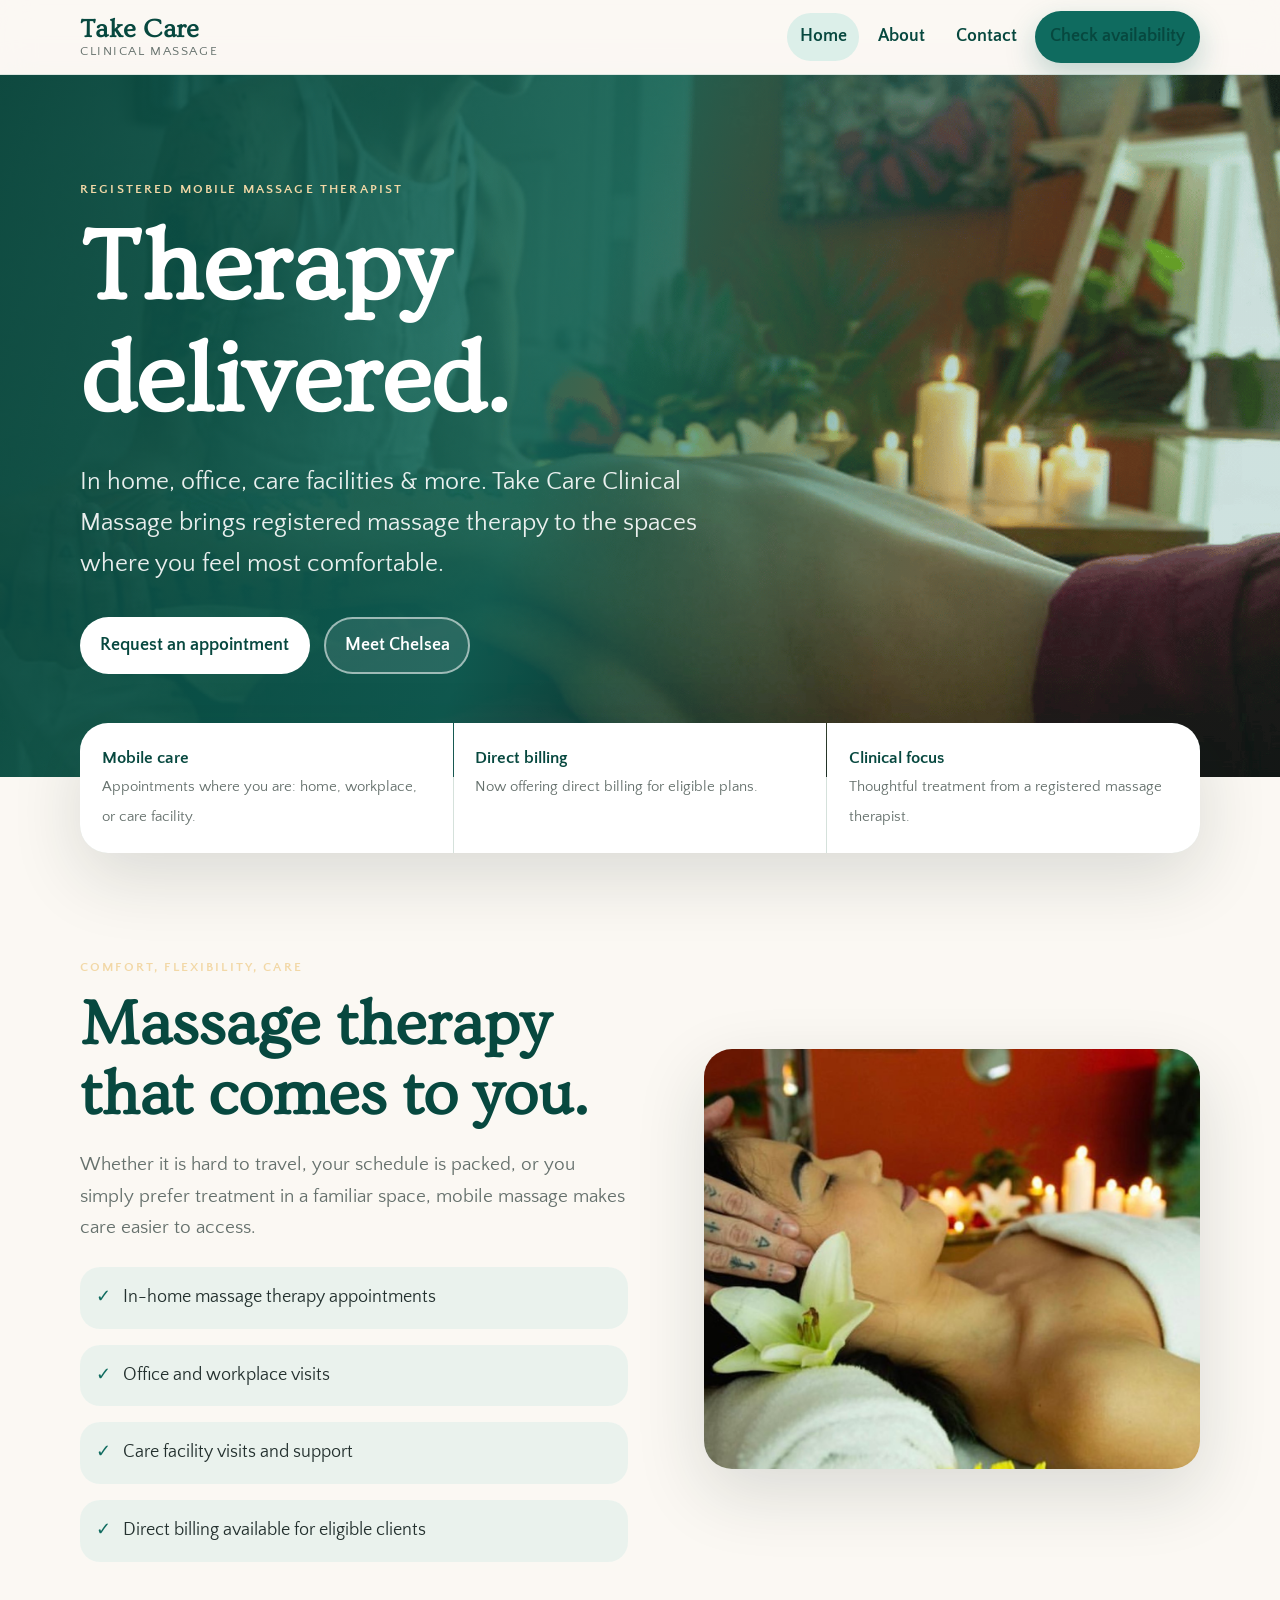
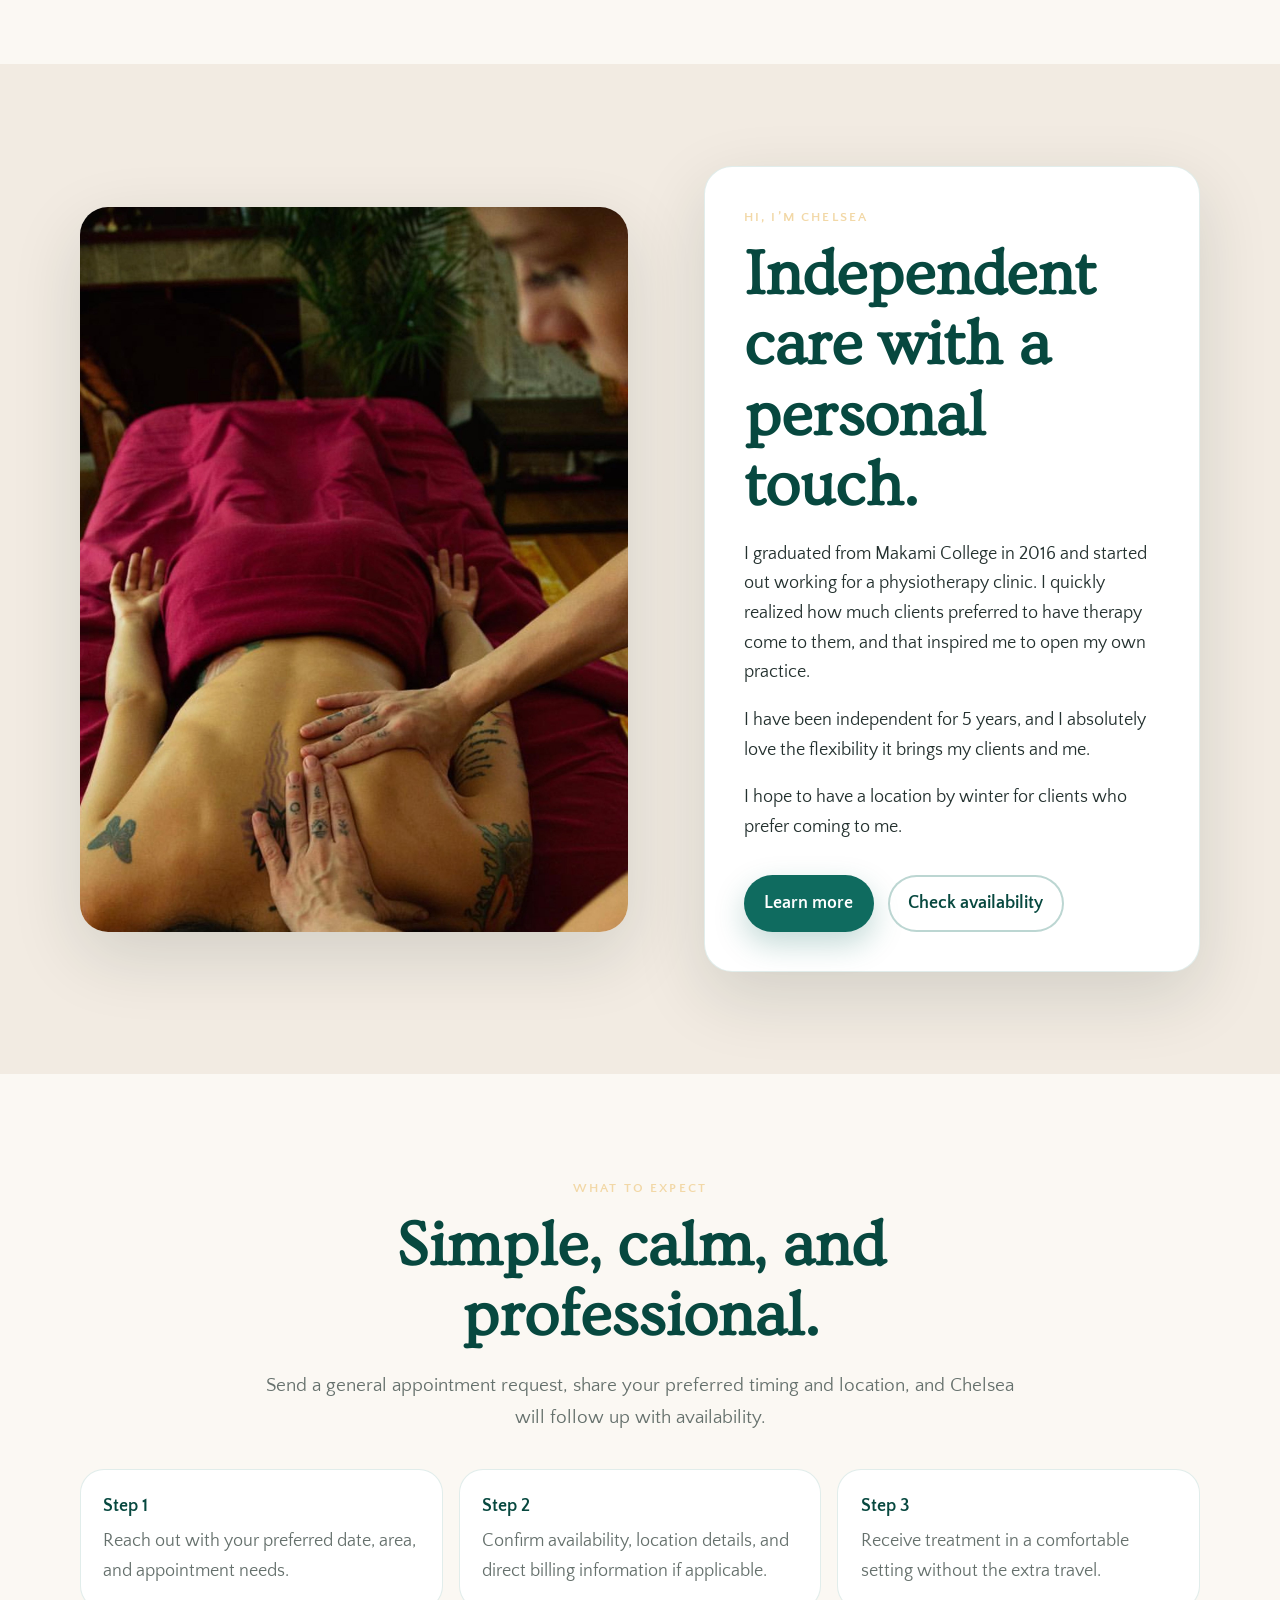
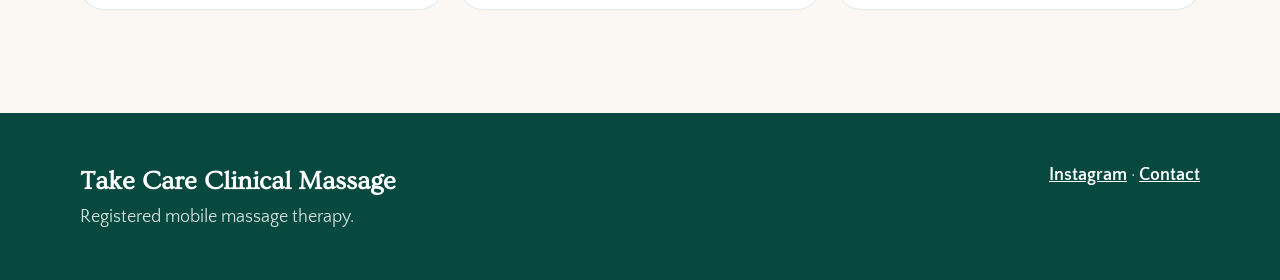
==== commit c09fcd44: "feat: publish clean rebuild preview" ====
--- a/index.html
+++ b/index.html
@@ -1,158 +1,120 @@
-<!DOCTYPE html><html><head><link rel="preconnect" href="https://fonts.gstatic.com/" crossorigin=""><meta name="viewport" content="width=device-width,maximum-scale=1,minimum-scale=1,initial-scale=1,viewport-fit=cover"><meta charset="utf-8"><title>Home - Take Care Clinical Massage</title><link href="https://cdnjs.cloudflare.com/ajax/libs/font-awesome/4.7.0/css/font-awesome.min.css" rel="stylesheet"><meta property="og:title" content="Home - Take Care Clinical Massage"><meta property="og:description" content=""><meta property="og:type" content="website"><meta property="og:image" content="https://takecareclinical.com/images/brand-d95b63e310b148f88ecfb6f4e665d165.jpg"><meta property="og:image:height" content="630"><meta property="og:image:width" content="1200"><meta property="twitter:card" content="summary_large_image"><meta property="twitter:image" content="https://takecareclinical.com/images/brand-d95b63e310b148f88ecfb6f4e665d165.jpg"><meta property="twitter:title" content="Home - Take Care Clinical Massage"><meta property="twitter:description" content=""><link prefetch="" prerender="/contact"><link prefetch="" prerender="/about"><link href="https://fonts.googleapis.com/css?family=Ovo:400,700|Quattrocento+Sans:400,700&display=swap" rel="stylesheet"><style>:root{--kv-ee-heading-font-family:Ovo;--kv-ee-heading-font-weight:400;--kv-ee-heading-font-style:normal;--kv-ee-body-font-family:Quattrocento Sans;--kv-ee-body-font-weight:400;--kv-ee-body-font-style:normal;--kv-ee-font-size-factor:1;--kv-ee-font-size:100%;--kv-ee-global-font-size-factor:var(--kv-ee-font-size-factor,1)}@-ms-viewport{width:device-width}html{box-sizing:border-box;-ms-overflow-style:scrollbar}*,::after,::before{box-sizing:inherit}.kv-main .kv-ee-container{width:100%;padding-right:15px;padding-left:15px;margin-right:auto;margin-left:auto}@media(min-width:576px){.kv-main .kv-ee-container{max-width:540px}}@media(min-width:768px){.kv-main .kv-ee-container{max-width:80%}}@media(min-width:992px){.kv-main .kv-ee-container{max-width:75%}}@media(min-width:1200px){.kv-main .kv-ee-container{max-width:70%}}@media(min-width:1440px){.kv-main .kv-ee-container{max-width:65%}}@media(min-width:1758px){.kv-main .kv-ee-container{max-width:1200px}}.kv-main .kv-ee-container-fluid{width:100%;padding-right:15px;padding-left:15px;margin-right:auto;margin-left:auto}.kv-main .kv-ee-row{display:flex;flex-wrap:wrap;margin-right:-15px;margin-left:-15px}.kv-main .kv-ee-no-gutters{margin-right:0;margin-left:0}.kv-main .kv-ee-no-gutters>.kv-ee-col,.kv-main .kv-ee-no-gutters>[class*=col-]{padding-right:0;padding-left:0}.kv-main .kv-ee-col,.kv-main .kv-ee-col-1,.kv-main .kv-ee-col-10,.kv-main .kv-ee-col-11,.kv-main .kv-ee-col-12,.kv-main .kv-ee-col-2,.kv-main .kv-ee-col-3,.kv-main .kv-ee-col-4,.kv-main .kv-ee-col-5,.kv-main .kv-ee-col-6,.kv-main .kv-ee-col-7,.kv-main .kv-ee-col-8,.kv-main .kv-ee-col-9,.kv-main .kv-ee-col-auto,.kv-main .kv-ee-col-lg,.kv-main .kv-ee-col-lg-1,.kv-main .kv-ee-col-lg-10,.kv-main .kv-ee-col-lg-11,.kv-main .kv-ee-col-lg-12,.kv-main .kv-ee-col-lg-2,.kv-main .kv-ee-col-lg-3,.kv-main .kv-ee-col-lg-4,.kv-main .kv-ee-col-lg-5,.kv-main .kv-ee-col-lg-6,.kv-main .kv-ee-col-lg-7,.kv-main .kv-ee-col-lg-8,.kv-main .kv-ee-col-lg-9,.kv-main .kv-ee-col-lg-auto,.kv-main .kv-ee-col-md,.kv-main .kv-ee-col-md-1,.kv-main .kv-ee-col-md-10,.kv-main .kv-ee-col-md-11,.kv-main .kv-ee-col-md-12,.kv-main .kv-ee-col-md-2,.kv-main .kv-ee-col-md-3,.kv-main .kv-ee-col-md-4,.kv-main .kv-ee-col-md-5,.kv-main .kv-ee-col-md-6,.kv-main .kv-ee-col-md-7,.kv-main .kv-ee-col-md-8,.kv-main .kv-ee-col-md-9,.kv-main .kv-ee-col-md-auto,.kv-main .kv-ee-col-sm,.kv-main .kv-ee-col-sm-1,.kv-main .kv-ee-col-sm-10,.kv-main .kv-ee-col-sm-11,.kv-main .kv-ee-col-sm-12,.kv-main .kv-ee-col-sm-2,.kv-main .kv-ee-col-sm-3,.kv-main .kv-ee-col-sm-4,.kv-main .kv-ee-col-sm-5,.kv-main .kv-ee-col-sm-6,.kv-main .kv-ee-col-sm-7,.kv-main .kv-ee-col-sm-8,.kv-main .kv-ee-col-sm-9,.kv-main .kv-ee-col-sm-auto,.kv-main .kv-ee-col-xl,.kv-main .kv-ee-col-xl-1,.kv-main .kv-ee-col-xl-10,.kv-main .kv-ee-col-xl-11,.kv-main .kv-ee-col-xl-12,.kv-main .kv-ee-col-xl-2,.kv-main .kv-ee-col-xl-3,.kv-main .kv-ee-col-xl-4,.kv-main .kv-ee-col-xl-5,.kv-main .kv-ee-col-xl-6,.kv-main .kv-ee-col-xl-7,.kv-main .kv-ee-col-xl-8,.kv-main .kv-ee-col-xl-9,.kv-main .kv-ee-col-xl-auto,.kv-main .kv-ee-col-xxl,.kv-main .kv-ee-col-xxl-1,.kv-main .kv-ee-col-xxl-10,.kv-main .kv-ee-col-xxl-11,.kv-main .kv-ee-col-xxl-12,.kv-main .kv-ee-col-xxl-2,.kv-main .kv-ee-col-xxl-3,.kv-main .kv-ee-col-xxl-4,.kv-main .kv-ee-col-xxl-5,.kv-main .kv-ee-col-xxl-6,.kv-main .kv-ee-col-xxl-7,.kv-main .kv-ee-col-xxl-8,.kv-main .kv-ee-col-xxl-9,.kv-main .kv-ee-col-xxl-auto,.kv-main .kv-ee-col-xxxl,.kv-main .kv-ee-col-xxxl-1,.kv-main .kv-ee-col-xxxl-10,.kv-main .kv-ee-col-xxxl-11,.kv-main .kv-ee-col-xxxl-12,.kv-main .kv-ee-col-xxxl-2,.kv-main .kv-ee-col-xxxl-3,.kv-main .kv-ee-col-xxxl-4,.kv-main .kv-ee-col-xxxl-5,.kv-main .kv-ee-col-xxxl-6,.kv-main .kv-ee-col-xxxl-7,.kv-main .kv-ee-col-xxxl-8,.kv-main .kv-ee-col-xxxl-9,.kv-main .kv-ee-col-xxxl-auto{flex:none;max-width:none;position:relative;width:100%;min-height:1px;padding-right:15px;padding-left:15px}.kv-main .kv-ee-col{flex-basis:0;flex-grow:1;max-width:100%}.kv-main .kv-ee-col-auto{flex:0 0 auto;width:auto;max-width:none}.kv-main .kv-ee-col-1{flex:0 0 8.33333%;max-width:8.33333%}.kv-main .kv-ee-col-2{flex:0 0 16.66667%;max-width:16.66667%}.kv-main .kv-ee-col-3{flex:0 0 25%;max-width:25%}.kv-main .kv-ee-col-4{flex:0 0 33.33333%;max-width:33.33333%}.kv-main .kv-ee-col-5{flex:0 0 41.66667%;max-width:41.66667%}.kv-main .kv-ee-col-6{flex:0 0 50%;max-width:50%}.kv-main .kv-ee-col-7{flex:0 0 58.33333%;max-width:58.33333%}.kv-main .kv-ee-col-8{flex:0 0 66.66667%;max-width:66.66667%}.kv-main .kv-ee-col-9{flex:0 0 75%;max-width:75%}.kv-main .kv-ee-col-10{flex:0 0 83.33333%;max-width:83.33333%}.kv-main .kv-ee-col-11{flex:0 0 91.66667%;max-width:91.66667%}.kv-main .kv-ee-col-12{flex:0 0 100%;max-width:100%}.kv-main .kv-ee-order-first{order:-1}.kv-main .kv-ee-order-last{order:13}.kv-main .kv-ee-order-0{order:0}.kv-main .kv-ee-order-1{order:1}.kv-main .kv-ee-order-2{order:2}.kv-main .kv-ee-order-3{order:3}.kv-main .kv-ee-order-4{order:4}.kv-main .kv-ee-order-5{order:5}.kv-main .kv-ee-order-6{order:6}.kv-main .kv-ee-order-7{order:7}.kv-main .kv-ee-order-8{order:8}.kv-main .kv-ee-order-9{order:9}.kv-main .kv-ee-order-10{order:10}.kv-main .kv-ee-order-11{order:11}.kv-main .kv-ee-order-12{order:12}.kv-main .kv-ee-offset-1{margin-left:8.33333%}.kv-main .kv-ee-offset-2{margin-left:16.66667%}.kv-main .kv-ee-offset-3{margin-left:25%}.kv-main .kv-ee-offset-4{margin-left:33.33333%}.kv-main .kv-ee-offset-5{margin-left:41.66667%}.kv-main .kv-ee-offset-6{margin-left:50%}.kv-main .kv-ee-offset-7{margin-left:58.33333%}.kv-main .kv-ee-offset-8{margin-left:66.66667%}.kv-main .kv-ee-offset-9{margin-left:75%}.kv-main .kv-ee-offset-10{margin-left:83.33333%}.kv-main .kv-ee-offset-11{margin-left:91.66667%}@media(min-width:576px){.kv-main .kv-ee-col-sm{flex-basis:0;flex-grow:1;max-width:100%}.kv-main .kv-ee-col-sm-auto{flex:0 0 auto;width:auto;max-width:none}.kv-main .kv-ee-col-sm-1{flex:0 0 8.33333%;max-width:8.33333%}.kv-main .kv-ee-col-sm-2{flex:0 0 16.66667%;max-width:16.66667%}.kv-main .kv-ee-col-sm-3{flex:0 0 25%;max-width:25%}.kv-main .kv-ee-col-sm-4{flex:0 0 33.33333%;max-width:33.33333%}.kv-main .kv-ee-col-sm-5{flex:0 0 41.66667%;max-width:41.66667%}.kv-main .kv-ee-col-sm-6{flex:0 0 50%;max-width:50%}.kv-main .kv-ee-col-sm-7{flex:0 0 58.33333%;max-width:58.33333%}.kv-main .kv-ee-col-sm-8{flex:0 0 66.66667%;max-width:66.66667%}.kv-main .kv-ee-col-sm-9{flex:0 0 75%;max-width:75%}.kv-main .kv-ee-col-sm-10{flex:0 0 83.33333%;max-width:83.33333%}.kv-main .kv-ee-col-sm-11{flex:0 0 91.66667%;max-width:91.66667%}.kv-main .kv-ee-col-sm-12{flex:0 0 100%;max-width:100%}.kv-main .kv-ee-order-sm-first{order:-1}.kv-main .kv-ee-order-sm-last{order:13}.kv-main .kv-ee-order-sm-0{order:0}.kv-main .kv-ee-order-sm-1{order:1}.kv-main .kv-ee-order-sm-2{order:2}.kv-main .kv-ee-order-sm-3{order:3}.kv-main .kv-ee-order-sm-4{order:4}.kv-main .kv-ee-order-sm-5{order:5}.kv-main .kv-ee-order-sm-6{order:6}.kv-main .kv-ee-order-sm-7{order:7}.kv-main .kv-ee-order-sm-8{order:8}.kv-main .kv-ee-order-sm-9{order:9}.kv-main .kv-ee-order-sm-10{order:10}.kv-main .kv-ee-order-sm-11{order:11}.kv-main .kv-ee-order-sm-12{order:12}.kv-main .kv-ee-offset-sm-0{margin-left:0}.kv-main .kv-ee-offset-sm-1{margin-left:8.33333%}.kv-main .kv-ee-offset-sm-2{margin-left:16.66667%}.kv-main .kv-ee-offset-sm-3{margin-left:25%}.kv-main .kv-ee-offset-sm-4{margin-left:33.33333%}.kv-main .kv-ee-offset-sm-5{margin-left:41.66667%}.kv-main .kv-ee-offset-sm-6{margin-left:50%}.kv-main .kv-ee-offset-sm-7{margin-left:58.33333%}.kv-main .kv-ee-offset-sm-8{margin-left:66.66667%}.kv-main .kv-ee-offset-sm-9{margin-left:75%}.kv-main .kv-ee-offset-sm-10{margin-left:83.33333%}.kv-main .kv-ee-offset-sm-11{margin-left:91.66667%}}@media(min-width:768px){.kv-main .kv-ee-col-md{flex-basis:0;flex-grow:1;max-width:100%}.kv-main .kv-ee-col-md-auto{flex:0 0 auto;width:auto;max-width:none}.kv-main .kv-ee-col-md-1{flex:0 0 8.33333%;max-width:8.33333%}.kv-main .kv-ee-col-md-2{flex:0 0 16.66667%;max-width:16.66667%}.kv-main .kv-ee-col-md-3{flex:0 0 25%;max-width:25%}.kv-main .kv-ee-col-md-4{flex:0 0 33.33333%;max-width:33.33333%}.kv-main .kv-ee-col-md-5{flex:0 0 41.66667%;max-width:41.66667%}.kv-main .kv-ee-col-md-6{flex:0 0 50%;max-width:50%}.kv-main .kv-ee-col-md-7{flex:0 0 58.33333%;max-width:58.33333%}.kv-main .kv-ee-col-md-8{flex:0 0 66.66667%;max-width:66.66667%}.kv-main .kv-ee-col-md-9{flex:0 0 75%;max-width:75%}.kv-main .kv-ee-col-md-10{flex:0 0 83.33333%;max-width:83.33333%}.kv-main .kv-ee-col-md-11{flex:0 0 91.66667%;max-width:91.66667%}.kv-main .kv-ee-col-md-12{flex:0 0 100%;max-width:100%}.kv-main .kv-ee-order-md-first{order:-1}.kv-main .kv-ee-order-md-last{order:13}.kv-main .kv-ee-order-md-0{order:0}.kv-main .kv-ee-order-md-1{order:1}.kv-main .kv-ee-order-md-2{order:2}.kv-main .kv-ee-order-md-3{order:3}.kv-main .kv-ee-order-md-4{order:4}.kv-main .kv-ee-order-md-5{order:5}.kv-main .kv-ee-order-md-6{order:6}.kv-main .kv-ee-order-md-7{order:7}.kv-main .kv-ee-order-md-8{order:8}.kv-main .kv-ee-order-md-9{order:9}.kv-main .kv-ee-order-md-10{order:10}.kv-main .kv-ee-order-md-11{order:11}.kv-main .kv-ee-order-md-12{order:12}.kv-main .kv-ee-offset-md-0{margin-left:0}.kv-main .kv-ee-offset-md-1{margin-left:8.33333%}.kv-main .kv-ee-offset-md-2{margin-left:16.66667%}.kv-main .kv-ee-offset-md-3{margin-left:25%}.kv-main .kv-ee-offset-md-4{margin-left:33.33333%}.kv-main .kv-ee-offset-md-5{margin-left:41.66667%}.kv-main .kv-ee-offset-md-6{margin-left:50%}.kv-main .kv-ee-offset-md-7{margin-left:58.33333%}.kv-main .kv-ee-offset-md-8{margin-left:66.66667%}.kv-main .kv-ee-offset-md-9{margin-left:75%}.kv-main .kv-ee-offset-md-10{margin-left:83.33333%}.kv-main .kv-ee-offset-md-11{margin-left:91.66667%}}@media(min-width:992px){.kv-main .kv-ee-col-lg{flex-basis:0;flex-grow:1;max-width:100%}.kv-main .kv-ee-col-lg-auto{flex:0 0 auto;width:auto;max-width:none}.kv-main .kv-ee-col-lg-1{flex:0 0 8.33333%;max-width:8.33333%}.kv-main .kv-ee-col-lg-2{flex:0 0 16.66667%;max-width:16.66667%}.kv-main .kv-ee-col-lg-3{flex:0 0 25%;max-width:25%}.kv-main .kv-ee-col-lg-4{flex:0 0 33.33333%;max-width:33.33333%}.kv-main .kv-ee-col-lg-5{flex:0 0 41.66667%;max-width:41.66667%}.kv-main .kv-ee-col-lg-6{flex:0 0 50%;max-width:50%}.kv-main .kv-ee-col-lg-7{flex:0 0 58.33333%;max-width:58.33333%}.kv-main .kv-ee-col-lg-8{flex:0 0 66.66667%;max-width:66.66667%}.kv-main .kv-ee-col-lg-9{flex:0 0 75%;max-width:75%}.kv-main .kv-ee-col-lg-10{flex:0 0 83.33333%;max-width:83.33333%}.kv-main .kv-ee-col-lg-11{flex:0 0 91.66667%;max-width:91.66667%}.kv-main .kv-ee-col-lg-12{flex:0 0 100%;max-width:100%}.kv-main .kv-ee-order-lg-first{order:-1}.kv-main .kv-ee-order-lg-last{order:13}.kv-main .kv-ee-order-lg-0{order:0}.kv-main .kv-ee-order-lg-1{order:1}.kv-main .kv-ee-order-lg-2{order:2}.kv-main .kv-ee-order-lg-3{order:3}.kv-main .kv-ee-order-lg-4{order:4}.kv-main .kv-ee-order-lg-5{order:5}.kv-main .kv-ee-order-lg-6{order:6}.kv-main .kv-ee-order-lg-7{order:7}.kv-main .kv-ee-order-lg-8{order:8}.kv-main .kv-ee-order-lg-9{order:9}.kv-main .kv-ee-order-lg-10{order:10}.kv-main .kv-ee-order-lg-11{order:11}.kv-main .kv-ee-order-lg-12{order:12}.kv-main .kv-ee-offset-lg-0{margin-left:0}.kv-main .kv-ee-offset-lg-1{margin-left:8.33333%}.kv-main .kv-ee-offset-lg-2{margin-left:16.66667%}.kv-main .kv-ee-offset-lg-3{margin-left:25%}.kv-main .kv-ee-offset-lg-4{margin-left:33.33333%}.kv-main .kv-ee-offset-lg-5{margin-left:41.66667%}.kv-main .kv-ee-offset-lg-6{margin-left:50%}.kv-main .kv-ee-offset-lg-7{margin-left:58.33333%}.kv-main .kv-ee-offset-lg-8{margin-left:66.66667%}.kv-main .kv-ee-offset-lg-9{margin-left:75%}.kv-main .kv-ee-offset-lg-10{margin-left:83.33333%}.kv-main .kv-ee-offset-lg-11{margin-left:91.66667%}}@media(min-width:1200px){.kv-main .kv-ee-col-xl{flex-basis:0;flex-grow:1;max-width:100%}.kv-main .kv-ee-col-xl-auto{flex:0 0 auto;width:auto;max-width:none}.kv-main .kv-ee-col-xl-1{flex:0 0 8.33333%;max-width:8.33333%}.kv-main .kv-ee-col-xl-2{flex:0 0 16.66667%;max-width:16.66667%}.kv-main .kv-ee-col-xl-3{flex:0 0 25%;max-width:25%}.kv-main .kv-ee-col-xl-4{flex:0 0 33.33333%;max-width:33.33333%}.kv-main .kv-ee-col-xl-5{flex:0 0 41.66667%;max-width:41.66667%}.kv-main .kv-ee-col-xl-6{flex:0 0 50%;max-width:50%}.kv-main .kv-ee-col-xl-7{flex:0 0 58.33333%;max-width:58.33333%}.kv-main .kv-ee-col-xl-8{flex:0 0 66.66667%;max-width:66.66667%}.kv-main .kv-ee-col-xl-9{flex:0 0 75%;max-width:75%}.kv-main .kv-ee-col-xl-10{flex:0 0 83.33333%;max-width:83.33333%}.kv-main .kv-ee-col-xl-11{flex:0 0 91.66667%;max-width:91.66667%}.kv-main .kv-ee-col-xl-12{flex:0 0 100%;max-width:100%}.kv-main .kv-ee-order-xl-first{order:-1}.kv-main .kv-ee-order-xl-last{order:13}.kv-main .kv-ee-order-xl-0{order:0}.kv-main .kv-ee-order-xl-1{order:1}.kv-main .kv-ee-order-xl-2{order:2}.kv-main .kv-ee-order-xl-3{order:3}.kv-main .kv-ee-order-xl-4{order:4}.kv-main .kv-ee-order-xl-5{order:5}.kv-main .kv-ee-order-xl-6{order:6}.kv-main .kv-ee-order-xl-7{order:7}.kv-main .kv-ee-order-xl-8{order:8}.kv-main .kv-ee-order-xl-9{order:9}.kv-main .kv-ee-order-xl-10{order:10}.kv-main .kv-ee-order-xl-11{order:11}.kv-main .kv-ee-order-xl-12{order:12}.kv-main .kv-ee-offset-xl-0{margin-left:0}.kv-main .kv-ee-offset-xl-1{margin-left:8.33333%}.kv-main .kv-ee-offset-xl-2{margin-left:16.66667%}.kv-main .kv-ee-offset-xl-3{margin-left:25%}.kv-main .kv-ee-offset-xl-4{margin-left:33.33333%}.kv-main .kv-ee-offset-xl-5{margin-left:41.66667%}.kv-main .kv-ee-offset-xl-6{margin-left:50%}.kv-main .kv-ee-offset-xl-7{margin-left:58.33333%}.kv-main .kv-ee-offset-xl-8{margin-left:66.66667%}.kv-main .kv-ee-offset-xl-9{margin-left:75%}.kv-main .kv-ee-offset-xl-10{margin-left:83.33333%}.kv-main .kv-ee-offset-xl-11{margin-left:91.66667%}}.kv-main .kv-ee-d-none{display:none!important}.kv-main .kv-ee-d-inline{display:inline!important}.kv-main .kv-ee-d-inline-block{display:inline-block!important}.kv-main .kv-ee-d-block{display:block!important}.kv-main .kv-ee-d-table{display:table!important}.kv-main .kv-ee-d-table-row{display:table-row!important}.kv-main .kv-ee-d-table-cell{display:table-cell!important}.kv-main .kv-ee-d-flex{display:flex!important}.kv-main .kv-ee-d-inline-flex{display:inline-flex!important}@media(min-width:576px){.kv-main .kv-ee-d-sm-none{display:none!important}.kv-main .kv-ee-d-sm-inline{display:inline!important}.kv-main .kv-ee-d-sm-inline-block{display:inline-block!important}.kv-main .kv-ee-d-sm-block{display:block!important}.kv-main .kv-ee-d-sm-table{display:table!important}.kv-main .kv-ee-d-sm-table-row{display:table-row!important}.kv-main .kv-ee-d-sm-table-cell{display:table-cell!important}.kv-main .kv-ee-d-sm-flex{display:flex!important}.kv-main .kv-ee-d-sm-inline-flex{display:inline-flex!important}}@media(min-width:768px){.kv-main .kv-ee-d-md-none{display:none!important}.kv-main .kv-ee-d-md-inline{display:inline!important}.kv-main .kv-ee-d-md-inline-block{display:inline-block!important}.kv-main .kv-ee-d-md-block{display:block!important}.kv-main .kv-ee-d-md-table{display:table!important}.kv-main .kv-ee-d-md-table-row{display:table-row!important}.kv-main .kv-ee-d-md-table-cell{display:table-cell!important}.kv-main .kv-ee-d-md-flex{display:flex!important}.kv-main .kv-ee-d-md-inline-flex{display:inline-flex!important}}@media(min-width:992px){.kv-main .kv-ee-d-lg-none{display:none!important}.kv-main .kv-ee-d-lg-inline{display:inline!important}.kv-main .kv-ee-d-lg-inline-block{display:inline-block!important}.kv-main .kv-ee-d-lg-block{display:block!important}.kv-main .kv-ee-d-lg-table{display:table!important}.kv-main .kv-ee-d-lg-table-row{display:table-row!important}.kv-main .kv-ee-d-lg-table-cell{display:table-cell!important}.kv-main .kv-ee-d-lg-flex{display:flex!important}.kv-main .kv-ee-d-lg-inline-flex{display:inline-flex!important}}@media(min-width:1200px){.kv-main .kv-ee-d-xl-none{display:none!important}.kv-main .kv-ee-d-xl-inline{display:inline!important}.kv-main .kv-ee-d-xl-inline-block{display:inline-block!important}.kv-main .kv-ee-d-xl-block{display:block!important}.kv-main .kv-ee-d-xl-table{display:table!important}.kv-main .kv-ee-d-xl-table-row{display:table-row!important}.kv-main .kv-ee-d-xl-table-cell{display:table-cell!important}.kv-main .kv-ee-d-xl-flex{display:flex!important}.kv-main .kv-ee-d-xl-inline-flex{display:inline-flex!important}}@media(min-width:1440px){.kv-main .kv-ee-col-xxl{flex-basis:0;flex-grow:1;max-width:100%}.kv-main .kv-ee-col-xxl-auto{flex:0 0 auto;width:auto;max-width:none}.kv-main .kv-ee-col-xxl-1{flex:0 0 8.33333%;max-width:8.33333%}.kv-main .kv-ee-col-xxl-2{flex:0 0 16.66667%;max-width:16.66667%}.kv-main .kv-ee-col-xxl-3{flex:0 0 25%;max-width:25%}.kv-main .kv-ee-col-xxl-4{flex:0 0 33.33333%;max-width:33.33333%}.kv-main .kv-ee-col-xxl-5{flex:0 0 41.66667%;max-width:41.66667%}.kv-main .kv-ee-col-xxl-6{flex:0 0 50%;max-width:50%}.kv-main .kv-ee-col-xxl-7{flex:0 0 58.33333%;max-width:58.33333%}.kv-main .kv-ee-col-xxl-8{flex:0 0 66.66667%;max-width:66.66667%}.kv-main .kv-ee-col-xxl-9{flex:0 0 75%;max-width:75%}.kv-main .kv-ee-col-xxl-10{flex:0 0 83.33333%;max-width:83.33333%}.kv-main .kv-ee-col-xxl-11{flex:0 0 91.66667%;max-width:91.66667%}.kv-main .kv-ee-col-xxl-12{flex:0 0 100%;max-width:100%}.kv-main .kv-ee-order-xxl-first{order:-1}.kv-main .kv-ee-order-xxl-last{order:13}.kv-main .kv-ee-order-xxl-0{order:0}.kv-main .kv-ee-order-xxl-1{order:1}.kv-main .kv-ee-order-xxl-2{order:2}.kv-main .kv-ee-order-xxl-3{order:3}.kv-main .kv-ee-order-xxl-4{order:4}.kv-main .kv-ee-order-xxl-5{order:5}.kv-main .kv-ee-order-xxl-6{order:6}.kv-main .kv-ee-order-xxl-7{order:7}.kv-main .kv-ee-order-xxl-8{order:8}.kv-main .kv-ee-order-xxl-9{order:9}.kv-main .kv-ee-order-xxl-10{order:10}.kv-main .kv-ee-order-xxl-11{order:11}.kv-main .kv-ee-order-xxl-12{order:12}.kv-main .kv-ee-offset-xxl-0{margin-left:0}.kv-main .kv-ee-offset-xxl-1{margin-left:8.33333%}.kv-main .kv-ee-offset-xxl-2{margin-left:16.66667%}.kv-main .kv-ee-offset-xxl-3{margin-left:25%}.kv-main .kv-ee-offset-xxl-4{margin-left:33.33333%}.kv-main .kv-ee-offset-xxl-5{margin-left:41.66667%}.kv-main .kv-ee-offset-xxl-6{margin-left:50%}.kv-main .kv-ee-offset-xxl-7{margin-left:58.33333%}.kv-main .kv-ee-offset-xxl-8{margin-left:66.66667%}.kv-main .kv-ee-offset-xxl-9{margin-left:75%}.kv-main .kv-ee-offset-xxl-10{margin-left:83.33333%}.kv-main .kv-ee-offset-xxl-11{margin-left:91.66667%}.kv-main .kv-ee-d-xxl-none{display:none!important}.kv-main .kv-ee-d-xxl-inline{display:inline!important}.kv-main .kv-ee-d-xxl-inline-block{display:inline-block!important}.kv-main .kv-ee-d-xxl-block{display:block!important}.kv-main .kv-ee-d-xxl-table{display:table!important}.kv-main .kv-ee-d-xxl-table-row{display:table-row!important}.kv-main .kv-ee-d-xxl-table-cell{display:table-cell!important}.kv-main .kv-ee-d-xxl-flex{display:flex!important}.kv-main .kv-ee-d-xxl-inline-flex{display:inline-flex!important}}@media(min-width:1758px){.kv-main .kv-ee-col-xxxl{flex-basis:0;flex-grow:1;max-width:100%}.kv-main .kv-ee-col-xxxl-auto{flex:0 0 auto;width:auto;max-width:none}.kv-main .kv-ee-col-xxxl-1{flex:0 0 8.33333%;max-width:8.33333%}.kv-main .kv-ee-col-xxxl-2{flex:0 0 16.66667%;max-width:16.66667%}.kv-main .kv-ee-col-xxxl-3{flex:0 0 25%;max-width:25%}.kv-main .kv-ee-col-xxxl-4{flex:0 0 33.33333%;max-width:33.33333%}.kv-main .kv-ee-col-xxxl-5{flex:0 0 41.66667%;max-width:41.66667%}.kv-main .kv-ee-col-xxxl-6{flex:0 0 50%;max-width:50%}.kv-main .kv-ee-col-xxxl-7{flex:0 0 58.33333%;max-width:58.33333%}.kv-main .kv-ee-col-xxxl-8{flex:0 0 66.66667%;max-width:66.66667%}.kv-main .kv-ee-col-xxxl-9{flex:0 0 75%;max-width:75%}.kv-main .kv-ee-col-xxxl-10{flex:0 0 83.33333%;max-width:83.33333%}.kv-main .kv-ee-col-xxxl-11{flex:0 0 91.66667%;max-width:91.66667%}.kv-main .kv-ee-col-xxxl-12{flex:0 0 100%;max-width:100%}.kv-main .kv-ee-order-xxxl-first{order:-1}.kv-main .kv-ee-order-xxxl-last{order:13}.kv-main .kv-ee-order-xxxl-0{order:0}.kv-main .kv-ee-order-xxxl-1{order:1}.kv-main .kv-ee-order-xxxl-2{order:2}.kv-main .kv-ee-order-xxxl-3{order:3}.kv-main .kv-ee-order-xxxl-4{order:4}.kv-main .kv-ee-order-xxxl-5{order:5}.kv-main .kv-ee-order-xxxl-6{order:6}.kv-main .kv-ee-order-xxxl-7{order:7}.kv-main .kv-ee-order-xxxl-8{order:8}.kv-main .kv-ee-order-xxxl-9{order:9}.kv-main .kv-ee-order-xxxl-10{order:10}.kv-main .kv-ee-order-xxxl-11{order:11}.kv-main .kv-ee-order-xxxl-12{order:12}.kv-main .kv-ee-offset-xxxl-0{margin-left:0}.kv-main .kv-ee-offset-xxxl-1{margin-left:8.33333%}.kv-main .kv-ee-offset-xxxl-2{margin-left:16.66667%}.kv-main .kv-ee-offset-xxxl-3{margin-left:25%}.kv-main .kv-ee-offset-xxxl-4{margin-left:33.33333%}.kv-main .kv-ee-offset-xxxl-5{margin-left:41.66667%}.kv-main .kv-ee-offset-xxxl-6{margin-left:50%}.kv-main .kv-ee-offset-xxxl-7{margin-left:58.33333%}.kv-main .kv-ee-offset-xxxl-8{margin-left:66.66667%}.kv-main .kv-ee-offset-xxxl-9{margin-left:75%}.kv-main .kv-ee-offset-xxxl-10{margin-left:83.33333%}.kv-main .kv-ee-offset-xxxl-11{margin-left:91.66667%}.kv-main .kv-ee-d-xxxl-none{display:none!important}.kv-main .kv-ee-d-xxxl-inline{display:inline!important}.kv-main .kv-ee-d-xxxl-inline-block{display:inline-block!important}.kv-main .kv-ee-d-xxxl-block{display:block!important}.kv-main .kv-ee-d-xxxl-table{display:table!important}.kv-main .kv-ee-d-xxxl-table-row{display:table-row!important}.kv-main .kv-ee-d-xxxl-table-cell{display:table-cell!important}.kv-main .kv-ee-d-xxxl-flex{display:flex!important}.kv-main .kv-ee-d-xxxl-inline-flex{display:inline-flex!important}}@media print{.kv-main .kv-ee-d-print-none{display:none!important}.kv-main .kv-ee-d-print-inline{display:inline!important}.kv-main .kv-ee-d-print-inline-block{display:inline-block!important}.kv-main .kv-ee-d-print-block{display:block!important}.kv-main .kv-ee-d-print-table{display:table!important}.kv-main .kv-ee-d-print-table-row{display:table-row!important}.kv-main .kv-ee-d-print-table-cell{display:table-cell!important}.kv-main .kv-ee-d-print-flex{display:flex!important}.kv-main .kv-ee-d-print-inline-flex{display:inline-flex!important}}.kv-main .kv-ee-flex-row{flex-direction:row!important}.kv-main .kv-ee-flex-column{flex-direction:column!important}.kv-main .kv-ee-flex-row-reverse{flex-direction:row-reverse!important}.kv-main .kv-ee-flex-column-reverse{flex-direction:column-reverse!important}.kv-main .kv-ee-flex-wrap{flex-wrap:wrap!important}.kv-main .kv-ee-flex-nowrap{flex-wrap:nowrap!important}.kv-main .kv-ee-flex-wrap-reverse{flex-wrap:wrap-reverse!important}.kv-main .kv-ee-flex-fill{flex:1 1 auto!important}.kv-main .kv-ee-flex-grow-0{flex-grow:0!important}.kv-main .kv-ee-flex-grow-1{flex-grow:1!important}.kv-main .kv-ee-flex-shrink-0{flex-shrink:0!important}.kv-main .kv-ee-flex-shrink-1{flex-shrink:1!important}.kv-main .kv-ee-justify-content-start{justify-content:flex-start!important}.kv-main .kv-ee-justify-content-end{justify-content:flex-end!important}.kv-main .kv-ee-justify-content-center{justify-content:center!important}.kv-main .kv-ee-justify-content-between{justify-content:space-between!important}.kv-main .kv-ee-justify-content-around{justify-content:space-around!important}.kv-main .kv-ee-align-items-start{align-items:flex-start!important}.kv-main .kv-ee-align-items-end{align-items:flex-end!important}.kv-main .kv-ee-align-items-center{align-items:center!important}.kv-main .kv-ee-align-items-baseline{align-items:baseline!important}.kv-main .kv-ee-align-items-stretch{align-items:stretch!important}.kv-main .kv-ee-align-content-start{align-content:flex-start!important}.kv-main .kv-ee-align-content-end{align-content:flex-end!important}.kv-main .kv-ee-align-content-center{align-content:center!important}.kv-main .kv-ee-align-content-between{align-content:space-between!important}.kv-main .kv-ee-align-content-around{align-content:space-around!important}.kv-main .kv-ee-align-content-stretch{align-content:stretch!important}.kv-main .kv-ee-align-self-auto{align-self:auto!important}.kv-main .kv-ee-align-self-start{align-self:flex-start!important}.kv-main .kv-ee-align-self-end{align-self:flex-end!important}.kv-main .kv-ee-align-self-center{align-self:center!important}.kv-main .kv-ee-align-self-baseline{align-self:baseline!important}.kv-main .kv-ee-align-self-stretch{align-self:stretch!important}@media(min-width:576px){.kv-main .kv-ee-flex-sm-row{flex-direction:row!important}.kv-main .kv-ee-flex-sm-column{flex-direction:column!important}.kv-main .kv-ee-flex-sm-row-reverse{flex-direction:row-reverse!important}.kv-main .kv-ee-flex-sm-column-reverse{flex-direction:column-reverse!important}.kv-main .kv-ee-flex-sm-wrap{flex-wrap:wrap!important}.kv-main .kv-ee-flex-sm-nowrap{flex-wrap:nowrap!important}.kv-main .kv-ee-flex-sm-wrap-reverse{flex-wrap:wrap-reverse!important}.kv-main .kv-ee-flex-sm-fill{flex:1 1 auto!important}.kv-main .kv-ee-flex-sm-grow-0{flex-grow:0!important}.kv-main .kv-ee-flex-sm-grow-1{flex-grow:1!important}.kv-main .kv-ee-flex-sm-shrink-0{flex-shrink:0!important}.kv-main .kv-ee-flex-sm-shrink-1{flex-shrink:1!important}.kv-main .kv-ee-justify-content-sm-start{justify-content:flex-start!important}.kv-main .kv-ee-justify-content-sm-end{justify-content:flex-end!important}.kv-main .kv-ee-justify-content-sm-center{justify-content:center!important}.kv-main .kv-ee-justify-content-sm-between{justify-content:space-between!important}.kv-main .kv-ee-justify-content-sm-around{justify-content:space-around!important}.kv-main .kv-ee-align-items-sm-start{align-items:flex-start!important}.kv-main .kv-ee-align-items-sm-end{align-items:flex-end!important}.kv-main .kv-ee-align-items-sm-center{align-items:center!important}.kv-main .kv-ee-align-items-sm-baseline{align-items:baseline!important}.kv-main .kv-ee-align-items-sm-stretch{align-items:stretch!important}.kv-main .kv-ee-align-content-sm-start{align-content:flex-start!important}.kv-main .kv-ee-align-content-sm-end{align-content:flex-end!important}.kv-main .kv-ee-align-content-sm-center{align-content:center!important}.kv-main .kv-ee-align-content-sm-between{align-content:space-between!important}.kv-main .kv-ee-align-content-sm-around{align-content:space-around!important}.kv-main .kv-ee-align-content-sm-stretch{align-content:stretch!important}.kv-main .kv-ee-align-self-sm-auto{align-self:auto!important}.kv-main .kv-ee-align-self-sm-start{align-self:flex-start!important}.kv-main .kv-ee-align-self-sm-end{align-self:flex-end!important}.kv-main .kv-ee-align-self-sm-center{align-self:center!important}.kv-main .kv-ee-align-self-sm-baseline{align-self:baseline!important}.kv-main .kv-ee-align-self-sm-stretch{align-self:stretch!important}}@media(min-width:768px){.kv-main .kv-ee-flex-md-row{flex-direction:row!important}.kv-main .kv-ee-flex-md-column{flex-direction:column!important}.kv-main .kv-ee-flex-md-row-reverse{flex-direction:row-reverse!important}.kv-main .kv-ee-flex-md-column-reverse{flex-direction:column-reverse!important}.kv-main .kv-ee-flex-md-wrap{flex-wrap:wrap!important}.kv-main .kv-ee-flex-md-nowrap{flex-wrap:nowrap!important}.kv-main .kv-ee-flex-md-wrap-reverse{flex-wrap:wrap-reverse!important}.kv-main .kv-ee-flex-md-fill{flex:1 1 auto!important}.kv-main .kv-ee-flex-md-grow-0{flex-grow:0!important}.kv-main .kv-ee-flex-md-grow-1{flex-grow:1!important}.kv-main .kv-ee-flex-md-shrink-0{flex-shrink:0!important}.kv-main .kv-ee-flex-md-shrink-1{flex-shrink:1!important}.kv-main .kv-ee-justify-content-md-start{justify-content:flex-start!important}.kv-main .kv-ee-justify-content-md-end{justify-content:flex-end!important}.kv-main .kv-ee-justify-content-md-center{justify-content:center!important}.kv-main .kv-ee-justify-content-md-between{justify-content:space-between!important}.kv-main .kv-ee-justify-content-md-around{justify-content:space-around!important}.kv-main .kv-ee-align-items-md-start{align-items:flex-start!important}.kv-main .kv-ee-align-items-md-end{align-items:flex-end!important}.kv-main .kv-ee-align-items-md-center{align-items:center!important}.kv-main .kv-ee-align-items-md-baseline{align-items:baseline!important}.kv-main .kv-ee-align-items-md-stretch{align-items:stretch!important}.kv-main .kv-ee-align-content-md-start{align-content:flex-start!important}.kv-main .kv-ee-align-content-md-end{align-content:flex-end!important}.kv-main .kv-ee-align-content-md-center{align-content:center!important}.kv-main .kv-ee-align-content-md-between{align-content:space-between!important}.kv-main .kv-ee-align-content-md-around{align-content:space-around!important}.kv-main .kv-ee-align-content-md-stretch{align-content:stretch!important}.kv-main .kv-ee-align-self-md-auto{align-self:auto!important}.kv-main .kv-ee-align-self-md-start{align-self:flex-start!important}.kv-main .kv-ee-align-self-md-end{align-self:flex-end!important}.kv-main .kv-ee-align-self-md-center{align-self:center!important}.kv-main .kv-ee-align-self-md-baseline{align-self:baseline!important}.kv-main .kv-ee-align-self-md-stretch{align-self:stretch!important}}@media(min-width:992px){.kv-main .kv-ee-flex-lg-row{flex-direction:row!important}.kv-main .kv-ee-flex-lg-column{flex-direction:column!important}.kv-main .kv-ee-flex-lg-row-reverse{flex-direction:row-reverse!important}.kv-main .kv-ee-flex-lg-column-reverse{flex-direction:column-reverse!important}.kv-main .kv-ee-flex-lg-wrap{flex-wrap:wrap!important}.kv-main .kv-ee-flex-lg-nowrap{flex-wrap:nowrap!important}.kv-main .kv-ee-flex-lg-wrap-reverse{flex-wrap:wrap-reverse!important}.kv-main .kv-ee-flex-lg-fill{flex:1 1 auto!important}.kv-main .kv-ee-flex-lg-grow-0{flex-grow:0!important}.kv-main .kv-ee-flex-lg-grow-1{flex-grow:1!important}.kv-main .kv-ee-flex-lg-shrink-0{flex-shrink:0!important}.kv-main .kv-ee-flex-lg-shrink-1{flex-shrink:1!important}.kv-main .kv-ee-justify-content-lg-start{justify-content:flex-start!important}.kv-main .kv-ee-justify-content-lg-end{justify-content:flex-end!important}.kv-main .kv-ee-justify-content-lg-center{justify-content:center!important}.kv-main .kv-ee-justify-content-lg-between{justify-content:space-between!important}.kv-main .kv-ee-justify-content-lg-around{justify-content:space-around!important}.kv-main .kv-ee-align-items-lg-start{align-items:flex-start!important}.kv-main .kv-ee-align-items-lg-end{align-items:flex-end!important}.kv-main .kv-ee-align-items-lg-center{align-items:center!important}.kv-main .kv-ee-align-items-lg-baseline{align-items:baseline!important}.kv-main .kv-ee-align-items-lg-stretch{align-items:stretch!important}.kv-main .kv-ee-align-content-lg-start{align-content:flex-start!important}.kv-main .kv-ee-align-content-lg-end{align-content:flex-end!important}.kv-main .kv-ee-align-content-lg-center{align-content:center!important}.kv-main .kv-ee-align-content-lg-between{align-content:space-between!important}.kv-main .kv-ee-align-content-lg-around{align-content:space-around!important}.kv-main .kv-ee-align-content-lg-stretch{align-content:stretch!important}.kv-main .kv-ee-align-self-lg-auto{align-self:auto!important}.kv-main .kv-ee-align-self-lg-start{align-self:flex-start!important}.kv-main .kv-ee-align-self-lg-end{align-self:flex-end!important}.kv-main .kv-ee-align-self-lg-center{align-self:center!important}.kv-main .kv-ee-align-self-lg-baseline{align-self:baseline!important}.kv-main .kv-ee-align-self-lg-stretch{align-self:stretch!important}}@media(min-width:1200px){.kv-main .kv-ee-flex-xl-row{flex-direction:row!important}.kv-main .kv-ee-flex-xl-column{flex-direction:column!important}.kv-main .kv-ee-flex-xl-row-reverse{flex-direction:row-reverse!important}.kv-main .kv-ee-flex-xl-column-reverse{flex-direction:column-reverse!important}.kv-main .kv-ee-flex-xl-wrap{flex-wrap:wrap!important}.kv-main .kv-ee-flex-xl-nowrap{flex-wrap:nowrap!important}.kv-main .kv-ee-flex-xl-wrap-reverse{flex-wrap:wrap-reverse!important}.kv-main .kv-ee-flex-xl-fill{flex:1 1 auto!important}.kv-main .kv-ee-flex-xl-grow-0{flex-grow:0!important}.kv-main .kv-ee-flex-xl-grow-1{flex-grow:1!important}.kv-main .kv-ee-flex-xl-shrink-0{flex-shrink:0!important}.kv-main .kv-ee-flex-xl-shrink-1{flex-shrink:1!important}.kv-main .kv-ee-justify-content-xl-start{justify-content:flex-start!important}.kv-main .kv-ee-justify-content-xl-end{justify-content:flex-end!important}.kv-main .kv-ee-justify-content-xl-center{justify-content:center!important}.kv-main .kv-ee-justify-content-xl-between{justify-content:space-between!important}.kv-main .kv-ee-justify-content-xl-around{justify-content:space-around!important}.kv-main .kv-ee-align-items-xl-start{align-items:flex-start!important}.kv-main .kv-ee-align-items-xl-end{align-items:flex-end!important}.kv-main .kv-ee-align-items-xl-center{align-items:center!important}.kv-main .kv-ee-align-items-xl-baseline{align-items:baseline!important}.kv-main .kv-ee-align-items-xl-stretch{align-items:stretch!important}.kv-main .kv-ee-align-content-xl-start{align-content:flex-start!important}.kv-main .kv-ee-align-content-xl-end{align-content:flex-end!important}.kv-main .kv-ee-align-content-xl-center{align-content:center!important}.kv-main .kv-ee-align-content-xl-between{align-content:space-between!important}.kv-main .kv-ee-align-content-xl-around{align-content:space-around!important}.kv-main .kv-ee-align-content-xl-stretch{align-content:stretch!important}.kv-main .kv-ee-align-self-xl-auto{align-self:auto!important}.kv-main .kv-ee-align-self-xl-start{align-self:flex-start!important}.kv-main .kv-ee-align-self-xl-end{align-self:flex-end!important}.kv-main .kv-ee-align-self-xl-center{align-self:center!important}.kv-main .kv-ee-align-self-xl-baseline{align-self:baseline!important}.kv-main .kv-ee-align-self-xl-stretch{align-self:stretch!important}}.kv-ee-m-0{margin:0!important}.kv-ee-mt-0,.kv-ee-my-0{margin-top:0!important}.kv-ee-mr-0,.kv-ee-mx-0{margin-right:0!important}.kv-ee-mb-0,.my-0{margin-bottom:0!important}.kv-ee-ml-0,.kv-ee-mx-0{margin-left:0!important}.kv-ee-m-1{margin:.25rem!important}.kv-ee-mt-1,.kv-ee-my-1{margin-top:.25rem!important}.kv-ee-mr-1,.kv-ee-mx-1{margin-right:.25rem!important}.kv-ee-mb-1,.my-1{margin-bottom:.25rem!important}.kv-ee-ml-1,.kv-ee-mx-1{margin-left:.25rem!important}.kv-ee-m-2{margin:.5rem!important}.kv-ee-mt-2,.kv-ee-my-2{margin-top:.5rem!important}.kv-ee-mr-2,.kv-ee-mx-2{margin-right:.5rem!important}.kv-ee-mb-2,.my-2{margin-bottom:.5rem!important}.kv-ee-ml-2,.kv-ee-mx-2{margin-left:.5rem!important}.kv-ee-m-3{margin:1rem!important}.kv-ee-mt-3,.kv-ee-my-3{margin-top:1rem!important}.kv-ee-mr-3,.kv-ee-mx-3{margin-right:1rem!important}.kv-ee-mb-3,.my-3{margin-bottom:1rem!important}.kv-ee-ml-3,.kv-ee-mx-3{margin-left:1rem!important}.kv-ee-m-4{margin:1.5rem!important}.kv-ee-mt-4,.kv-ee-my-4{margin-top:1.5rem!important}.kv-ee-mr-4,.kv-ee-mx-4{margin-right:1.5rem!important}.kv-ee-mb-4,.my-4{margin-bottom:1.5rem!important}.kv-ee-ml-4,.kv-ee-mx-4{margin-left:1.5rem!important}.kv-ee-m-5{margin:3rem!important}.kv-ee-mt-5,.kv-ee-my-5{margin-top:3rem!important}.kv-ee-mr-5,.kv-ee-mx-5{margin-right:3rem!important}.kv-ee-mb-5,.my-5{margin-bottom:3rem!important}.kv-ee-ml-5,.kv-ee-mx-5{margin-left:3rem!important}.kv-ee-p-0{padding:0!important}.kv-ee-pt-0,.kv-ee-py-0{padding-top:0!important}.kv-ee-pr-0,.kv-ee-px-0{padding-right:0!important}.kv-ee-pb-0,.py-0{padding-bottom:0!important}.kv-ee-pl-0,.kv-ee-px-0{padding-left:0!important}.kv-ee-p-1{padding:.25rem!important}.kv-ee-pt-1,.kv-ee-py-1{padding-top:.25rem!important}.kv-ee-pr-1,.kv-ee-px-1{padding-right:.25rem!important}.kv-ee-pb-1,.py-1{padding-bottom:.25rem!important}.kv-ee-pl-1,.kv-ee-px-1{padding-left:.25rem!important}.kv-ee-p-2{padding:.5rem!important}.kv-ee-pt-2,.kv-ee-py-2{padding-top:.5rem!important}.kv-ee-pr-2,.kv-ee-px-2{padding-right:.5rem!important}.kv-ee-pb-2,.py-2{padding-bottom:.5rem!important}.kv-ee-pl-2,.kv-ee-px-2{padding-left:.5rem!important}.kv-ee-p-3{padding:1rem!important}.kv-ee-pt-3,.kv-ee-py-3{padding-top:1rem!important}.kv-ee-pr-3,.kv-ee-px-3{padding-right:1rem!important}.kv-ee-pb-3,.py-3{padding-bottom:1rem!important}.kv-ee-pl-3,.kv-ee-px-3{padding-left:1rem!important}.kv-ee-p-4{padding:1.5rem!important}.kv-ee-pt-4,.kv-ee-py-4{padding-top:1.5rem!important}.kv-ee-pr-4,.kv-ee-px-4{padding-right:1.5rem!important}.kv-ee-pb-4,.py-4{padding-bottom:1.5rem!important}.kv-ee-pl-4,.kv-ee-px-4{padding-left:1.5rem!important}.kv-ee-p-5{padding:3rem!important}.kv-ee-pt-5,.kv-ee-py-5{padding-top:3rem!important}.kv-ee-pr-5,.kv-ee-px-5{padding-right:3rem!important}.kv-ee-pb-5,.py-5{padding-bottom:3rem!important}.kv-ee-pl-5,.kv-ee-px-5{padding-left:3rem!important}.kv-ee-m-auto{margin:auto!important}.kv-ee-mt-auto,.kv-ee-my-auto{margin-top:auto!important}.kv-ee-mr-auto,.kv-ee-mx-auto{margin-right:auto!important}.kv-ee-mb-auto,.kv-ee-my-auto{margin-bottom:auto!important}.kv-ee-ml-auto,.kv-ee-mx-auto{margin-left:auto!important}@media(min-width:576px){.kv-ee-m-sm-0{margin:0!important}.kv-ee-mt-sm-0,.kv-ee-my-sm-0{margin-top:0!important}.kv-ee-mr-sm-0,.kv-ee-mx-sm-0{margin-right:0!important}.kv-ee-mb-sm-0,.my-sm-0{margin-bottom:0!important}.kv-ee-ml-sm-0,.kv-ee-mx-sm-0{margin-left:0!important}.kv-ee-m-sm-1{margin:.25rem!important}.kv-ee-mt-sm-1,.kv-ee-my-sm-1{margin-top:.25rem!important}.kv-ee-mr-sm-1,.kv-ee-mx-sm-1{margin-right:.25rem!important}.kv-ee-mb-sm-1,.my-sm-1{margin-bottom:.25rem!important}.kv-ee-ml-sm-1,.kv-ee-mx-sm-1{margin-left:.25rem!important}.kv-ee-m-sm-2{margin:.5rem!important}.kv-ee-mt-sm-2,.kv-ee-my-sm-2{margin-top:.5rem!important}.kv-ee-mr-sm-2,.kv-ee-mx-sm-2{margin-right:.5rem!important}.kv-ee-mb-sm-2,.my-sm-2{margin-bottom:.5rem!important}.kv-ee-ml-sm-2,.kv-ee-mx-sm-2{margin-left:.5rem!important}.kv-ee-m-sm-3{margin:1rem!important}.kv-ee-mt-sm-3,.kv-ee-my-sm-3{margin-top:1rem!important}.kv-ee-mr-sm-3,.kv-ee-mx-sm-3{margin-right:1rem!important}.kv-ee-mb-sm-3,.my-sm-3{margin-bottom:1rem!important}.kv-ee-ml-sm-3,.kv-ee-mx-sm-3{margin-left:1rem!important}.kv-ee-m-sm-4{margin:1.5rem!important}.kv-ee-mt-sm-4,.kv-ee-my-sm-4{margin-top:1.5rem!important}.kv-ee-mr-sm-4,.kv-ee-mx-sm-4{margin-right:1.5rem!important}.kv-ee-mb-sm-4,.my-sm-4{margin-bottom:1.5rem!important}.kv-ee-ml-sm-4,.kv-ee-mx-sm-4{margin-left:1.5rem!important}.kv-ee-m-sm-5{margin:3rem!important}.kv-ee-mt-sm-5,.kv-ee-my-sm-5{margin-top:3rem!important}.kv-ee-mr-sm-5,.kv-ee-mx-sm-5{margin-right:3rem!important}.kv-ee-mb-sm-5,.my-sm-5{margin-bottom:3rem!important}.kv-ee-ml-sm-5,.kv-ee-mx-sm-5{margin-left:3rem!important}.kv-ee-p-sm-0{padding:0!important}.kv-ee-pt-sm-0,.kv-ee-py-sm-0{padding-top:0!important}.kv-ee-pr-sm-0,.kv-ee-px-sm-0{padding-right:0!important}.kv-ee-pb-sm-0,.py-sm-0{padding-bottom:0!important}.kv-ee-pl-sm-0,.kv-ee-px-sm-0{padding-left:0!important}.kv-ee-p-sm-1{padding:.25rem!important}.kv-ee-pt-sm-1,.kv-ee-py-sm-1{padding-top:.25rem!important}.kv-ee-pr-sm-1,.kv-ee-px-sm-1{padding-right:.25rem!important}.kv-ee-pb-sm-1,.py-sm-1{padding-bottom:.25rem!important}.kv-ee-pl-sm-1,.kv-ee-px-sm-1{padding-left:.25rem!important}.kv-ee-p-sm-2{padding:.5rem!important}.kv-ee-pt-sm-2,.kv-ee-py-sm-2{padding-top:.5rem!important}.kv-ee-pr-sm-2,.kv-ee-px-sm-2{padding-right:.5rem!important}.kv-ee-pb-sm-2,.py-sm-2{padding-bottom:.5rem!important}.kv-ee-pl-sm-2,.kv-ee-px-sm-2{padding-left:.5rem!important}.kv-ee-p-sm-3{padding:1rem!important}.kv-ee-pt-sm-3,.kv-ee-py-sm-3{padding-top:1rem!important}.kv-ee-pr-sm-3,.kv-ee-px-sm-3{padding-right:1rem!important}.kv-ee-pb-sm-3,.py-sm-3{padding-bottom:1rem!important}.kv-ee-pl-sm-3,.kv-ee-px-sm-3{padding-left:1rem!important}.kv-ee-p-sm-4{padding:1.5rem!important}.kv-ee-pt-sm-4,.kv-ee-py-sm-4{padding-top:1.5rem!important}.kv-ee-pr-sm-4,.kv-ee-px-sm-4{padding-right:1.5rem!important}.kv-ee-pb-sm-4,.py-sm-4{padding-bottom:1.5rem!important}.kv-ee-pl-sm-4,.kv-ee-px-sm-4{padding-left:1.5rem!important}.kv-ee-p-sm-5{padding:3rem!important}.kv-ee-pt-sm-5,.kv-ee-py-sm-5{padding-top:3rem!important}.kv-ee-pr-sm-5,.kv-ee-px-sm-5{padding-right:3rem!important}.kv-ee-pb-sm-5,.py-sm-5{padding-bottom:3rem!important}.kv-ee-pl-sm-5,.kv-ee-px-sm-5{padding-left:3rem!important}.kv-ee-m-sm-auto{margin:auto!important}.kv-ee-mt-sm-auto,.kv-ee-my-sm-auto{margin-top:auto!important}.kv-ee-mr-sm-auto,.kv-ee-mx-sm-auto{margin-right:auto!important}.kv-ee-mb-sm-auto,.kv-ee-my-sm-auto{margin-bottom:auto!important}.kv-ee-ml-sm-auto,.kv-ee-mx-sm-auto{margin-left:auto!important}}@media(min-width:768px){.kv-ee-m-md-0{margin:0!important}.kv-ee-mt-md-0,.kv-ee-my-md-0{margin-top:0!important}.kv-ee-mr-md-0,.kv-ee-mx-md-0{margin-right:0!important}.kv-ee-mb-md-0,.my-md-0{margin-bottom:0!important}.kv-ee-ml-md-0,.kv-ee-mx-md-0{margin-left:0!important}.kv-ee-m-md-1{margin:.25rem!important}.kv-ee-mt-md-1,.kv-ee-my-md-1{margin-top:.25rem!important}.kv-ee-mr-md-1,.kv-ee-mx-md-1{margin-right:.25rem!important}.kv-ee-mb-md-1,.my-md-1{margin-bottom:.25rem!important}.kv-ee-ml-md-1,.kv-ee-mx-md-1{margin-left:.25rem!important}.kv-ee-m-md-2{margin:.5rem!important}.kv-ee-mt-md-2,.kv-ee-my-md-2{margin-top:.5rem!important}.kv-ee-mr-md-2,.kv-ee-mx-md-2{margin-right:.5rem!important}.kv-ee-mb-md-2,.my-md-2{margin-bottom:.5rem!important}.kv-ee-ml-md-2,.kv-ee-mx-md-2{margin-left:.5rem!important}.kv-ee-m-md-3{margin:1rem!important}.kv-ee-mt-md-3,.kv-ee-my-md-3{margin-top:1rem!important}.kv-ee-mr-md-3,.kv-ee-mx-md-3{margin-right:1rem!important}.kv-ee-mb-md-3,.my-md-3{margin-bottom:1rem!important}.kv-ee-ml-md-3,.kv-ee-mx-md-3{margin-left:1rem!important}.kv-ee-m-md-4{margin:1.5rem!important}.kv-ee-mt-md-4,.kv-ee-my-md-4{margin-top:1.5rem!important}.kv-ee-mr-md-4,.kv-ee-mx-md-4{margin-right:1.5rem!important}.kv-ee-mb-md-4,.my-md-4{margin-bottom:1.5rem!important}.kv-ee-ml-md-4,.kv-ee-mx-md-4{margin-left:1.5rem!important}.kv-ee-m-md-5{margin:3rem!important}.kv-ee-mt-md-5,.kv-ee-my-md-5{margin-top:3rem!important}.kv-ee-mr-md-5,.kv-ee-mx-md-5{margin-right:3rem!important}.kv-ee-mb-md-5,.my-md-5{margin-bottom:3rem!important}.kv-ee-ml-md-5,.kv-ee-mx-md-5{margin-left:3rem!important}.kv-ee-p-md-0{padding:0!important}.kv-ee-pt-md-0,.kv-ee-py-md-0{padding-top:0!important}.kv-ee-pr-md-0,.kv-ee-px-md-0{padding-right:0!important}.kv-ee-pb-md-0,.py-md-0{padding-bottom:0!important}.kv-ee-pl-md-0,.kv-ee-px-md-0{padding-left:0!important}.kv-ee-p-md-1{padding:.25rem!important}.kv-ee-pt-md-1,.kv-ee-py-md-1{padding-top:.25rem!important}.kv-ee-pr-md-1,.kv-ee-px-md-1{padding-right:.25rem!important}.kv-ee-pb-md-1,.py-md-1{padding-bottom:.25rem!important}.kv-ee-pl-md-1,.kv-ee-px-md-1{padding-left:.25rem!important}.kv-ee-p-md-2{padding:.5rem!important}.kv-ee-pt-md-2,.kv-ee-py-md-2{padding-top:.5rem!important}.kv-ee-pr-md-2,.kv-ee-px-md-2{padding-right:.5rem!important}.kv-ee-pb-md-2,.py-md-2{padding-bottom:.5rem!important}.kv-ee-pl-md-2,.kv-ee-px-md-2{padding-left:.5rem!important}.kv-ee-p-md-3{padding:1rem!important}.kv-ee-pt-md-3,.kv-ee-py-md-3{padding-top:1rem!important}.kv-ee-pr-md-3,.kv-ee-px-md-3{padding-right:1rem!important}.kv-ee-pb-md-3,.py-md-3{padding-bottom:1rem!important}.kv-ee-pl-md-3,.kv-ee-px-md-3{padding-left:1rem!important}.kv-ee-p-md-4{padding:1.5rem!important}.kv-ee-pt-md-4,.kv-ee-py-md-4{padding-top:1.5rem!important}.kv-ee-pr-md-4,.kv-ee-px-md-4{padding-right:1.5rem!important}.kv-ee-pb-md-4,.py-md-4{padding-bottom:1.5rem!important}.kv-ee-pl-md-4,.kv-ee-px-md-4{padding-left:1.5rem!important}.kv-ee-p-md-5{padding:3rem!important}.kv-ee-pt-md-5,.kv-ee-py-md-5{padding-top:3rem!important}.kv-ee-pr-md-5,.kv-ee-px-md-5{padding-right:3rem!important}.kv-ee-pb-md-5,.py-md-5{padding-bottom:3rem!important}.kv-ee-pl-md-5,.kv-ee-px-md-5{padding-left:3rem!important}.kv-ee-m-md-auto{margin:auto!important}.kv-ee-mt-md-auto,.kv-ee-my-md-auto{margin-top:auto!important}.kv-ee-mr-md-auto,.kv-ee-mx-md-auto{margin-right:auto!important}.kv-ee-mb-md-auto,.kv-ee-my-md-auto{margin-bottom:auto!important}.kv-ee-ml-md-auto,.kv-ee-mx-md-auto{margin-left:auto!important}}@media(min-width:992px){.kv-ee-m-lg-0{margin:0!important}.kv-ee-mt-lg-0,.kv-ee-my-lg-0{margin-top:0!important}.kv-ee-mr-lg-0,.kv-ee-mx-lg-0{margin-right:0!important}.kv-ee-mb-lg-0,.my-lg-0{margin-bottom:0!important}.kv-ee-ml-lg-0,.kv-ee-mx-lg-0{margin-left:0!important}.kv-ee-m-lg-1{margin:.25rem!important}.kv-ee-mt-lg-1,.kv-ee-my-lg-1{margin-top:.25rem!important}.kv-ee-mr-lg-1,.kv-ee-mx-lg-1{margin-right:.25rem!important}.kv-ee-mb-lg-1,.my-lg-1{margin-bottom:.25rem!important}.kv-ee-ml-lg-1,.kv-ee-mx-lg-1{margin-left:.25rem!important}.kv-ee-m-lg-2{margin:.5rem!important}.kv-ee-mt-lg-2,.kv-ee-my-lg-2{margin-top:.5rem!important}.kv-ee-mr-lg-2,.kv-ee-mx-lg-2{margin-right:.5rem!important}.kv-ee-mb-lg-2,.my-lg-2{margin-bottom:.5rem!important}.kv-ee-ml-lg-2,.kv-ee-mx-lg-2{margin-left:.5rem!important}.kv-ee-m-lg-3{margin:1rem!important}.kv-ee-mt-lg-3,.kv-ee-my-lg-3{margin-top:1rem!important}.kv-ee-mr-lg-3,.kv-ee-mx-lg-3{margin-right:1rem!important}.kv-ee-mb-lg-3,.my-lg-3{margin-bottom:1rem!important}.kv-ee-ml-lg-3,.kv-ee-mx-lg-3{margin-left:1rem!important}.kv-ee-m-lg-4{margin:1.5rem!important}.kv-ee-mt-lg-4,.kv-ee-my-lg-4{margin-top:1.5rem!important}.kv-ee-mr-lg-4,.kv-ee-mx-lg-4{margin-right:1.5rem!important}.kv-ee-mb-lg-4,.my-lg-4{margin-bottom:1.5rem!important}.kv-ee-ml-lg-4,.kv-ee-mx-lg-4{margin-left:1.5rem!important}.kv-ee-m-lg-5{margin:3rem!important}.kv-ee-mt-lg-5,.kv-ee-my-lg-5{margin-top:3rem!important}.kv-ee-mr-lg-5,.kv-ee-mx-lg-5{margin-right:3rem!important}.kv-ee-mb-lg-5,.my-lg-5{margin-bottom:3rem!important}.kv-ee-ml-lg-5,.kv-ee-mx-lg-5{margin-left:3rem!important}.kv-ee-p-lg-0{padding:0!important}.kv-ee-pt-lg-0,.kv-ee-py-lg-0{padding-top:0!important}.kv-ee-pr-lg-0,.kv-ee-px-lg-0{padding-right:0!important}.kv-ee-pb-lg-0,.py-lg-0{padding-bottom:0!important}.kv-ee-pl-lg-0,.kv-ee-px-lg-0{padding-left:0!important}.kv-ee-p-lg-1{padding:.25rem!important}.kv-ee-pt-lg-1,.kv-ee-py-lg-1{padding-top:.25rem!important}.kv-ee-pr-lg-1,.kv-ee-px-lg-1{padding-right:.25rem!important}.kv-ee-pb-lg-1,.py-lg-1{padding-bottom:.25rem!important}.kv-ee-pl-lg-1,.kv-ee-px-lg-1{padding-left:.25rem!important}.kv-ee-p-lg-2{padding:.5rem!important}.kv-ee-pt-lg-2,.kv-ee-py-lg-2{padding-top:.5rem!important}.kv-ee-pr-lg-2,.kv-ee-px-lg-2{padding-right:.5rem!important}.kv-ee-pb-lg-2,.py-lg-2{padding-bottom:.5rem!important}.kv-ee-pl-lg-2,.kv-ee-px-lg-2{padding-left:.5rem!important}.kv-ee-p-lg-3{padding:1rem!important}.kv-ee-pt-lg-3,.kv-ee-py-lg-3{padding-top:1rem!important}.kv-ee-pr-lg-3,.kv-ee-px-lg-3{padding-right:1rem!important}.kv-ee-pb-lg-3,.py-lg-3{padding-bottom:1rem!important}.kv-ee-pl-lg-3,.kv-ee-px-lg-3{padding-left:1rem!important}.kv-ee-p-lg-4{padding:1.5rem!important}.kv-ee-pt-lg-4,.kv-ee-py-lg-4{padding-top:1.5rem!important}.kv-ee-pr-lg-4,.kv-ee-px-lg-4{padding-right:1.5rem!important}.kv-ee-pb-lg-4,.py-lg-4{padding-bottom:1.5rem!important}.kv-ee-pl-lg-4,.kv-ee-px-lg-4{padding-left:1.5rem!important}.kv-ee-p-lg-5{padding:3rem!important}.kv-ee-pt-lg-5,.kv-ee-py-lg-5{padding-top:3rem!important}.kv-ee-pr-lg-5,.kv-ee-px-lg-5{padding-right:3rem!important}.kv-ee-pb-lg-5,.py-lg-5{padding-bottom:3rem!important}.kv-ee-pl-lg-5,.kv-ee-px-lg-5{padding-left:3rem!important}.kv-ee-m-lg-auto{margin:auto!important}.kv-ee-mt-lg-auto,.kv-ee-my-lg-auto{margin-top:auto!important}.kv-ee-mr-lg-auto,.kv-ee-mx-lg-auto{margin-right:auto!important}.kv-ee-mb-lg-auto,.kv-ee-my-lg-auto{margin-bottom:auto!important}.kv-ee-ml-lg-auto,.kv-ee-mx-lg-auto{margin-left:auto!important}}@media(min-width:1200px){.kv-ee-m-xl-0{margin:0!important}.kv-ee-mt-xl-0,.kv-ee-my-xl-0{margin-top:0!important}.kv-ee-mr-xl-0,.kv-ee-mx-xl-0{margin-right:0!important}.kv-ee-mb-xl-0,.my-xl-0{margin-bottom:0!important}.kv-ee-ml-xl-0,.kv-ee-mx-xl-0{margin-left:0!important}.kv-ee-m-xl-1{margin:.25rem!important}.kv-ee-mt-xl-1,.kv-ee-my-xl-1{margin-top:.25rem!important}.kv-ee-mr-xl-1,.kv-ee-mx-xl-1{margin-right:.25rem!important}.kv-ee-mb-xl-1,.my-xl-1{margin-bottom:.25rem!important}.kv-ee-ml-xl-1,.kv-ee-mx-xl-1{margin-left:.25rem!important}.kv-ee-m-xl-2{margin:.5rem!important}.kv-ee-mt-xl-2,.kv-ee-my-xl-2{margin-top:.5rem!important}.kv-ee-mr-xl-2,.kv-ee-mx-xl-2{margin-right:.5rem!important}.kv-ee-mb-xl-2,.my-xl-2{margin-bottom:.5rem!important}.kv-ee-ml-xl-2,.kv-ee-mx-xl-2{margin-left:.5rem!important}.kv-ee-m-xl-3{margin:1rem!important}.kv-ee-mt-xl-3,.kv-ee-my-xl-3{margin-top:1rem!important}.kv-ee-mr-xl-3,.kv-ee-mx-xl-3{margin-right:1rem!important}.kv-ee-mb-xl-3,.my-xl-3{margin-bottom:1rem!important}.kv-ee-ml-xl-3,.kv-ee-mx-xl-3{margin-left:1rem!important}.kv-ee-m-xl-4{margin:1.5rem!important}.kv-ee-mt-xl-4,.kv-ee-my-xl-4{margin-top:1.5rem!important}.kv-ee-mr-xl-4,.kv-ee-mx-xl-4{margin-right:1.5rem!important}.kv-ee-mb-xl-4,.my-xl-4{margin-bottom:1.5rem!important}.kv-ee-ml-xl-4,.kv-ee-mx-xl-4{margin-left:1.5rem!important}.kv-ee-m-xl-5{margin:3rem!important}.kv-ee-mt-xl-5,.kv-ee-my-xl-5{margin-top:3rem!important}.kv-ee-mr-xl-5,.kv-ee-mx-xl-5{margin-right:3rem!important}.kv-ee-mb-xl-5,.my-xl-5{margin-bottom:3rem!important}.kv-ee-ml-xl-5,.kv-ee-mx-xl-5{margin-left:3rem!important}.kv-ee-p-xl-0{padding:0!important}.kv-ee-pt-xl-0,.kv-ee-py-xl-0{padding-top:0!important}.kv-ee-pr-xl-0,.kv-ee-px-xl-0{padding-right:0!important}.kv-ee-pb-xl-0,.py-xl-0{padding-bottom:0!important}.kv-ee-pl-xl-0,.kv-ee-px-xl-0{padding-left:0!important}.kv-ee-p-xl-1{padding:.25rem!important}.kv-ee-pt-xl-1,.kv-ee-py-xl-1{padding-top:.25rem!important}.kv-ee-pr-xl-1,.kv-ee-px-xl-1{padding-right:.25rem!important}.kv-ee-pb-xl-1,.py-xl-1{padding-bottom:.25rem!important}.kv-ee-pl-xl-1,.kv-ee-px-xl-1{padding-left:.25rem!important}.kv-ee-p-xl-2{padding:.5rem!important}.kv-ee-pt-xl-2,.kv-ee-py-xl-2{padding-top:.5rem!important}.kv-ee-pr-xl-2,.kv-ee-px-xl-2{padding-right:.5rem!important}.kv-ee-pb-xl-2,.py-xl-2{padding-bottom:.5rem!important}.kv-ee-pl-xl-2,.kv-ee-px-xl-2{padding-left:.5rem!important}.kv-ee-p-xl-3{padding:1rem!important}.kv-ee-pt-xl-3,.kv-ee-py-xl-3{padding-top:1rem!important}.kv-ee-pr-xl-3,.kv-ee-px-xl-3{padding-right:1rem!important}.kv-ee-pb-xl-3,.py-xl-3{padding-bottom:1rem!important}.kv-ee-pl-xl-3,.kv-ee-px-xl-3{padding-left:1rem!important}.kv-ee-p-xl-4{padding:1.5rem!important}.kv-ee-pt-xl-4,.kv-ee-py-xl-4{padding-top:1.5rem!important}.kv-ee-pr-xl-4,.kv-ee-px-xl-4{padding-right:1.5rem!important}.kv-ee-pb-xl-4,.py-xl-4{padding-bottom:1.5rem!important}.kv-ee-pl-xl-4,.kv-ee-px-xl-4{padding-left:1.5rem!important}.kv-ee-p-xl-5{padding:3rem!important}.kv-ee-pt-xl-5,.kv-ee-py-xl-5{padding-top:3rem!important}.kv-ee-pr-xl-5,.kv-ee-px-xl-5{padding-right:3rem!important}.kv-ee-pb-xl-5,.py-xl-5{padding-bottom:3rem!important}.kv-ee-pl-xl-5,.kv-ee-px-xl-5{padding-left:3rem!important}.kv-ee-m-xl-auto{margin:auto!important}.kv-ee-mt-xl-auto,.kv-ee-my-xl-auto{margin-top:auto!important}.kv-ee-mr-xl-auto,.kv-ee-mx-xl-auto{margin-right:auto!important}.kv-ee-mb-xl-auto,.kv-ee-my-xl-auto{margin-bottom:auto!important}.kv-ee-ml-xl-auto,.kv-ee-mx-xl-auto{margin-left:auto!important}}@media(min-width:1440px){.kv-main .kv-ee-flex-xxl-row{flex-direction:row!important}.kv-main .kv-ee-flex-xxl-column{flex-direction:column!important}.kv-main .kv-ee-flex-xxl-row-reverse{flex-direction:row-reverse!important}.kv-main .kv-ee-flex-xxl-column-reverse{flex-direction:column-reverse!important}.kv-main .kv-ee-flex-xxl-wrap{flex-wrap:wrap!important}.kv-main .kv-ee-flex-xxl-nowrap{flex-wrap:nowrap!important}.kv-main .kv-ee-flex-xxl-wrap-reverse{flex-wrap:wrap-reverse!important}.kv-main .kv-ee-flex-xxl-fill{flex:1 1 auto!important}.kv-main .kv-ee-flex-xxl-grow-0{flex-grow:0!important}.kv-main .kv-ee-flex-xxl-grow-1{flex-grow:1!important}.kv-main .kv-ee-flex-xxl-shrink-0{flex-shrink:0!important}.kv-main .kv-ee-flex-xxl-shrink-1{flex-shrink:1!important}.kv-main .kv-ee-justify-content-xxl-start{justify-content:flex-start!important}.kv-main .kv-ee-justify-content-xxl-end{justify-content:flex-end!important}.kv-main .kv-ee-justify-content-xxl-center{justify-content:center!important}.kv-main .kv-ee-justify-content-xxl-between{justify-content:space-between!important}.kv-main .kv-ee-justify-content-xxl-around{justify-content:space-around!important}.kv-main .kv-ee-align-items-xxl-start{align-items:flex-start!important}.kv-main .kv-ee-align-items-xxl-end{align-items:flex-end!important}.kv-main .kv-ee-align-items-xxl-center{align-items:center!important}.kv-main .kv-ee-align-items-xxl-baseline{align-items:baseline!important}.kv-main .kv-ee-align-items-xxl-stretch{align-items:stretch!important}.kv-main .kv-ee-align-content-xxl-start{align-content:flex-start!important}.kv-main .kv-ee-align-content-xxl-end{align-content:flex-end!important}.kv-main .kv-ee-align-content-xxl-center{align-content:center!important}.kv-main .kv-ee-align-content-xxl-between{align-content:space-between!important}.kv-main .kv-ee-align-content-xxl-around{align-content:space-around!important}.kv-main .kv-ee-align-content-xxl-stretch{align-content:stretch!important}.kv-main .kv-ee-align-self-xxl-auto{align-self:auto!important}.kv-main .kv-ee-align-self-xxl-start{align-self:flex-start!important}.kv-main .kv-ee-align-self-xxl-end{align-self:flex-end!important}.kv-main .kv-ee-align-self-xxl-center{align-self:center!important}.kv-main .kv-ee-align-self-xxl-baseline{align-self:baseline!important}.kv-main .kv-ee-align-self-xxl-stretch{align-self:stretch!important}.kv-ee-m-xxl-0{margin:0!important}.kv-ee-mt-xxl-0,.kv-ee-my-xxl-0{margin-top:0!important}.kv-ee-mr-xxl-0,.kv-ee-mx-xxl-0{margin-right:0!important}.kv-ee-mb-xxl-0,.my-xxl-0{margin-bottom:0!important}.kv-ee-ml-xxl-0,.kv-ee-mx-xxl-0{margin-left:0!important}.kv-ee-m-xxl-1{margin:.25rem!important}.kv-ee-mt-xxl-1,.kv-ee-my-xxl-1{margin-top:.25rem!important}.kv-ee-mr-xxl-1,.kv-ee-mx-xxl-1{margin-right:.25rem!important}.kv-ee-mb-xxl-1,.my-xxl-1{margin-bottom:.25rem!important}.kv-ee-ml-xxl-1,.kv-ee-mx-xxl-1{margin-left:.25rem!important}.kv-ee-m-xxl-2{margin:.5rem!important}.kv-ee-mt-xxl-2,.kv-ee-my-xxl-2{margin-top:.5rem!important}.kv-ee-mr-xxl-2,.kv-ee-mx-xxl-2{margin-right:.5rem!important}.kv-ee-mb-xxl-2,.my-xxl-2{margin-bottom:.5rem!important}.kv-ee-ml-xxl-2,.kv-ee-mx-xxl-2{margin-left:.5rem!important}.kv-ee-m-xxl-3{margin:1rem!important}.kv-ee-mt-xxl-3,.kv-ee-my-xxl-3{margin-top:1rem!important}.kv-ee-mr-xxl-3,.kv-ee-mx-xxl-3{margin-right:1rem!important}.kv-ee-mb-xxl-3,.my-xxl-3{margin-bottom:1rem!important}.kv-ee-ml-xxl-3,.kv-ee-mx-xxl-3{margin-left:1rem!important}.kv-ee-m-xxl-4{margin:1.5rem!important}.kv-ee-mt-xxl-4,.kv-ee-my-xxl-4{margin-top:1.5rem!important}.kv-ee-mr-xxl-4,.kv-ee-mx-xxl-4{margin-right:1.5rem!important}.kv-ee-mb-xxl-4,.my-xxl-4{margin-bottom:1.5rem!important}.kv-ee-ml-xxl-4,.kv-ee-mx-xxl-4{margin-left:1.5rem!important}.kv-ee-m-xxl-5{margin:3rem!important}.kv-ee-mt-xxl-5,.kv-ee-my-xxl-5{margin-top:3rem!important}.kv-ee-mr-xxl-5,.kv-ee-mx-xxl-5{margin-right:3rem!important}.kv-ee-mb-xxl-5,.my-xxl-5{margin-bottom:3rem!important}.kv-ee-ml-xxl-5,.kv-ee-mx-xxl-5{margin-left:3rem!important}.kv-ee-p-xxl-0{padding:0!important}.kv-ee-pt-xxl-0,.kv-ee-py-xxl-0{padding-top:0!important}.kv-ee-pr-xxl-0,.kv-ee-px-xxl-0{padding-right:0!important}.kv-ee-pb-xxl-0,.py-xxl-0{padding-bottom:0!important}.kv-ee-pl-xxl-0,.kv-ee-px-xxl-0{padding-left:0!important}.kv-ee-p-xxl-1{padding:.25rem!important}.kv-ee-pt-xxl-1,.kv-ee-py-xxl-1{padding-top:.25rem!important}.kv-ee-pr-xxl-1,.kv-ee-px-xxl-1{padding-right:.25rem!important}.kv-ee-pb-xxl-1,.py-xxl-1{padding-bottom:.25rem!important}.kv-ee-pl-xxl-1,.kv-ee-px-xxl-1{padding-left:.25rem!important}.kv-ee-p-xxl-2{padding:.5rem!important}.kv-ee-pt-xxl-2,.kv-ee-py-xxl-2{padding-top:.5rem!important}.kv-ee-pr-xxl-2,.kv-ee-px-xxl-2{padding-right:.5rem!important}.kv-ee-pb-xxl-2,.py-xxl-2{padding-bottom:.5rem!important}.kv-ee-pl-xxl-2,.kv-ee-px-xxl-2{padding-left:.5rem!important}.kv-ee-p-xxl-3{padding:1rem!important}.kv-ee-pt-xxl-3,.kv-ee-py-xxl-3{padding-top:1rem!important}.kv-ee-pr-xxl-3,.kv-ee-px-xxl-3{padding-right:1rem!important}.kv-ee-pb-xxl-3,.py-xxl-3{padding-bottom:1rem!important}.kv-ee-pl-xxl-3,.kv-ee-px-xxl-3{padding-left:1rem!important}.kv-ee-p-xxl-4{padding:1.5rem!important}.kv-ee-pt-xxl-4,.kv-ee-py-xxl-4{padding-top:1.5rem!important}.kv-ee-pr-xxl-4,.kv-ee-px-xxl-4{padding-right:1.5rem!important}.kv-ee-pb-xxl-4,.py-xxl-4{padding-bottom:1.5rem!important}.kv-ee-pl-xxl-4,.kv-ee-px-xxl-4{padding-left:1.5rem!important}.kv-ee-p-xxl-5{padding:3rem!important}.kv-ee-pt-xxl-5,.kv-ee-py-xxl-5{padding-top:3rem!important}.kv-ee-pr-xxl-5,.kv-ee-px-xxl-5{padding-right:3rem!important}.kv-ee-pb-xxl-5,.py-xxl-5{padding-bottom:3rem!important}.kv-ee-pl-xxl-5,.kv-ee-px-xxl-5{padding-left:3rem!important}.kv-ee-m-xxl-auto{margin:auto!important}.kv-ee-mt-xxl-auto,.kv-ee-my-xxl-auto{margin-top:auto!important}.kv-ee-mr-xxl-auto,.kv-ee-mx-xxl-auto{margin-right:auto!important}.kv-ee-mb-xxl-auto,.kv-ee-my-xxl-auto{margin-bottom:auto!important}.kv-ee-ml-xxl-auto,.kv-ee-mx-xxl-auto{margin-left:auto!important}}@media(min-width:1758px){.kv-main .kv-ee-flex-xxxl-row{flex-direction:row!important}.kv-main .kv-ee-flex-xxxl-column{flex-direction:column!important}.kv-main .kv-ee-flex-xxxl-row-reverse{flex-direction:row-reverse!important}.kv-main .kv-ee-flex-xxxl-column-reverse{flex-direction:column-reverse!important}.kv-main .kv-ee-flex-xxxl-wrap{flex-wrap:wrap!important}.kv-main .kv-ee-flex-xxxl-nowrap{flex-wrap:nowrap!important}.kv-main .kv-ee-flex-xxxl-wrap-reverse{flex-wrap:wrap-reverse!important}.kv-main .kv-ee-flex-xxxl-fill{flex:1 1 auto!important}.kv-main .kv-ee-flex-xxxl-grow-0{flex-grow:0!important}.kv-main .kv-ee-flex-xxxl-grow-1{flex-grow:1!important}.kv-main .kv-ee-flex-xxxl-shrink-0{flex-shrink:0!important}.kv-main .kv-ee-flex-xxxl-shrink-1{flex-shrink:1!important}.kv-main .kv-ee-justify-content-xxxl-start{justify-content:flex-start!important}.kv-main .kv-ee-justify-content-xxxl-end{justify-content:flex-end!important}.kv-main .kv-ee-justify-content-xxxl-center{justify-content:center!important}.kv-main .kv-ee-justify-content-xxxl-between{justify-content:space-between!important}.kv-main .kv-ee-justify-content-xxxl-around{justify-content:space-around!important}.kv-main .kv-ee-align-items-xxxl-start{align-items:flex-start!important}.kv-main .kv-ee-align-items-xxxl-end{align-items:flex-end!important}.kv-main .kv-ee-align-items-xxxl-center{align-items:center!important}.kv-main .kv-ee-align-items-xxxl-baseline{align-items:baseline!important}.kv-main .kv-ee-align-items-xxxl-stretch{align-items:stretch!important}.kv-main .kv-ee-align-content-xxxl-start{align-content:flex-start!important}.kv-main .kv-ee-align-content-xxxl-end{align-content:flex-end!important}.kv-main .kv-ee-align-content-xxxl-center{align-content:center!important}.kv-main .kv-ee-align-content-xxxl-between{align-content:space-between!important}.kv-main .kv-ee-align-content-xxxl-around{align-content:space-around!important}.kv-main .kv-ee-align-content-xxxl-stretch{align-content:stretch!important}.kv-main .kv-ee-align-self-xxxl-auto{align-self:auto!important}.kv-main .kv-ee-align-self-xxxl-start{align-self:flex-start!important}.kv-main .kv-ee-align-self-xxxl-end{align-self:flex-end!important}.kv-main .kv-ee-align-self-xxxl-center{align-self:center!important}.kv-main .kv-ee-align-self-xxxl-baseline{align-self:baseline!important}.kv-main .kv-ee-align-self-xxxl-stretch{align-self:stretch!important}.kv-ee-m-xxxl-0{margin:0!important}.kv-ee-mt-xxxl-0,.kv-ee-my-xxxl-0{margin-top:0!important}.kv-ee-mr-xxxl-0,.kv-ee-mx-xxxl-0{margin-right:0!important}.kv-ee-mb-xxxl-0,.my-xxxl-0{margin-bottom:0!important}.kv-ee-ml-xxxl-0,.kv-ee-mx-xxxl-0{margin-left:0!important}.kv-ee-m-xxxl-1{margin:.25rem!important}.kv-ee-mt-xxxl-1,.kv-ee-my-xxxl-1{margin-top:.25rem!important}.kv-ee-mr-xxxl-1,.kv-ee-mx-xxxl-1{margin-right:.25rem!important}.kv-ee-mb-xxxl-1,.my-xxxl-1{margin-bottom:.25rem!important}.kv-ee-ml-xxxl-1,.kv-ee-mx-xxxl-1{margin-left:.25rem!important}.kv-ee-m-xxxl-2{margin:.5rem!important}.kv-ee-mt-xxxl-2,.kv-ee-my-xxxl-2{margin-top:.5rem!important}.kv-ee-mr-xxxl-2,.kv-ee-mx-xxxl-2{margin-right:.5rem!important}.kv-ee-mb-xxxl-2,.my-xxxl-2{margin-bottom:.5rem!important}.kv-ee-ml-xxxl-2,.kv-ee-mx-xxxl-2{margin-left:.5rem!important}.kv-ee-m-xxxl-3{margin:1rem!important}.kv-ee-mt-xxxl-3,.kv-ee-my-xxxl-3{margin-top:1rem!important}.kv-ee-mr-xxxl-3,.kv-ee-mx-xxxl-3{margin-right:1rem!important}.kv-ee-mb-xxxl-3,.my-xxxl-3{margin-bottom:1rem!important}.kv-ee-ml-xxxl-3,.kv-ee-mx-xxxl-3{margin-left:1rem!important}.kv-ee-m-xxxl-4{margin:1.5rem!important}.kv-ee-mt-xxxl-4,.kv-ee-my-xxxl-4{margin-top:1.5rem!important}.kv-ee-mr-xxxl-4,.kv-ee-mx-xxxl-4{margin-right:1.5rem!important}.kv-ee-mb-xxxl-4,.my-xxxl-4{margin-bottom:1.5rem!important}.kv-ee-ml-xxxl-4,.kv-ee-mx-xxxl-4{margin-left:1.5rem!important}.kv-ee-m-xxxl-5{margin:3rem!important}.kv-ee-mt-xxxl-5,.kv-ee-my-xxxl-5{margin-top:3rem!important}.kv-ee-mr-xxxl-5,.kv-ee-mx-xxxl-5{margin-right:3rem!important}.kv-ee-mb-xxxl-5,.my-xxxl-5{margin-bottom:3rem!important}.kv-ee-ml-xxxl-5,.kv-ee-mx-xxxl-5{margin-left:3rem!important}.kv-ee-p-xxxl-0{padding:0!important}.kv-ee-pt-xxxl-0,.kv-ee-py-xxxl-0{padding-top:0!important}.kv-ee-pr-xxxl-0,.kv-ee-px-xxxl-0{padding-right:0!important}.kv-ee-pb-xxxl-0,.py-xxxl-0{padding-bottom:0!important}.kv-ee-pl-xxxl-0,.kv-ee-px-xxxl-0{padding-left:0!important}.kv-ee-p-xxxl-1{padding:.25rem!important}.kv-ee-pt-xxxl-1,.kv-ee-py-xxxl-1{padding-top:.25rem!important}.kv-ee-pr-xxxl-1,.kv-ee-px-xxxl-1{padding-right:.25rem!important}.kv-ee-pb-xxxl-1,.py-xxxl-1{padding-bottom:.25rem!important}.kv-ee-pl-xxxl-1,.kv-ee-px-xxxl-1{padding-left:.25rem!important}.kv-ee-p-xxxl-2{padding:.5rem!important}.kv-ee-pt-xxxl-2,.kv-ee-py-xxxl-2{padding-top:.5rem!important}.kv-ee-pr-xxxl-2,.kv-ee-px-xxxl-2{padding-right:.5rem!important}.kv-ee-pb-xxxl-2,.py-xxxl-2{padding-bottom:.5rem!important}.kv-ee-pl-xxxl-2,.kv-ee-px-xxxl-2{padding-left:.5rem!important}.kv-ee-p-xxxl-3{padding:1rem!important}.kv-ee-pt-xxxl-3,.kv-ee-py-xxxl-3{padding-top:1rem!important}.kv-ee-pr-xxxl-3,.kv-ee-px-xxxl-3{padding-right:1rem!important}.kv-ee-pb-xxxl-3,.py-xxxl-3{padding-bottom:1rem!important}.kv-ee-pl-xxxl-3,.kv-ee-px-xxxl-3{padding-left:1rem!important}.kv-ee-p-xxxl-4{padding:1.5rem!important}.kv-ee-pt-xxxl-4,.kv-ee-py-xxxl-4{padding-top:1.5rem!important}.kv-ee-pr-xxxl-4,.kv-ee-px-xxxl-4{padding-right:1.5rem!important}.kv-ee-pb-xxxl-4,.py-xxxl-4{padding-bottom:1.5rem!important}.kv-ee-pl-xxxl-4,.kv-ee-px-xxxl-4{padding-left:1.5rem!important}.kv-ee-p-xxxl-5{padding:3rem!important}.kv-ee-pt-xxxl-5,.kv-ee-py-xxxl-5{padding-top:3rem!important}.kv-ee-pr-xxxl-5,.kv-ee-px-xxxl-5{padding-right:3rem!important}.kv-ee-pb-xxxl-5,.py-xxxl-5{padding-bottom:3rem!important}.kv-ee-pl-xxxl-5,.kv-ee-px-xxxl-5{padding-left:3rem!important}.kv-ee-m-xxxl-auto{margin:auto!important}.kv-ee-mt-xxxl-auto,.kv-ee-my-xxxl-auto{margin-top:auto!important}.kv-ee-mr-xxxl-auto,.kv-ee-mx-xxxl-auto{margin-right:auto!important}.kv-ee-mb-xxxl-auto,.kv-ee-my-xxxl-auto{margin-bottom:auto!important}.kv-ee-ml-xxxl-auto,.kv-ee-mx-xxxl-auto{margin-left:auto!important}}.kv-ee-page-title--sm{font-size:calc((2rem + 8*((100vw - 414px)/ 1266))*var(--kv-ee-global-font-size-factor));line-height:calc((2.25rem + 8*((100vw - 414px)/ 1266))*var(--kv-ee-global-font-size-factor));margin-bottom:calc((1rem + 0*((100vw - 414px)/ 1266))*var(--kv-ee-global-font-size-factor))}@media screen and (max-width:414px){.kv-ee-page-title--sm{font-size:calc(2rem*var(--kv-ee-global-font-size-factor));line-height:calc(2.25rem*var(--kv-ee-global-font-size-factor));margin-bottom:1rem}}@media screen and (min-width:1680px){.kv-ee-page-title--sm{font-size:calc(2.5rem*var(--kv-ee-global-font-size-factor));line-height:calc(2.75rem*var(--kv-ee-global-font-size-factor));margin-bottom:1rem}}.kv-ee-page-title--md{font-size:calc((2.5rem + 16*((100vw - 414px)/ 1266))*var(--kv-ee-global-font-size-factor));line-height:calc((2.75rem + 16*((100vw - 414px)/ 1266))*var(--kv-ee-global-font-size-factor));margin-bottom:calc((1rem + 0*((100vw - 414px)/ 1266))*var(--kv-ee-global-font-size-factor))}@media screen and (max-width:414px){.kv-ee-page-title--md{font-size:calc(2.5rem*var(--kv-ee-global-font-size-factor));line-height:calc(2.75rem*var(--kv-ee-global-font-size-factor));margin-bottom:1rem}}@media screen and (min-width:1680px){.kv-ee-page-title--md{font-size:calc(3.5rem*var(--kv-ee-global-font-size-factor));line-height:calc(3.75rem*var(--kv-ee-global-font-size-factor));margin-bottom:1rem}}.kv-ee-page-title--lg{font-size:calc((3rem + 20*((100vw - 414px)/ 1266))*var(--kv-ee-global-font-size-factor));line-height:calc((3.25rem + 20*((100vw - 414px)/ 1266))*var(--kv-ee-global-font-size-factor));margin-bottom:calc((1rem + 4*((100vw - 414px)/ 1266))*var(--kv-ee-global-font-size-factor))}@media screen and (max-width:414px){.kv-ee-page-title--lg{font-size:calc(3rem*var(--kv-ee-global-font-size-factor));line-height:calc(3.25rem*var(--kv-ee-global-font-size-factor));margin-bottom:1rem}}@media screen and (min-width:1680px){.kv-ee-page-title--lg{font-size:calc(4.25rem*var(--kv-ee-global-font-size-factor));line-height:calc(4.5rem*var(--kv-ee-global-font-size-factor));margin-bottom:1.25rem}}.kv-ee-section-title--sm{font-size:calc((1.5rem + 8*((100vw - 414px)/ 1266))*var(--kv-ee-global-font-size-factor));line-height:calc((1.75rem + 8*((100vw - 414px)/ 1266))*var(--kv-ee-global-font-size-factor));margin-bottom:calc((1rem + 0*((100vw - 414px)/ 1266))*var(--kv-ee-global-font-size-factor))}@media screen and (max-width:414px){.kv-ee-section-title--sm{font-size:calc(1.5rem*var(--kv-ee-global-font-size-factor));line-height:calc(1.75rem*var(--kv-ee-global-font-size-factor));margin-bottom:1rem}}@media screen and (min-width:1680px){.kv-ee-section-title--sm{font-size:calc(2rem*var(--kv-ee-global-font-size-factor));line-height:calc(2.25rem*var(--kv-ee-global-font-size-factor));margin-bottom:1rem}}.kv-ee-section-title--md{font-size:calc((2rem + 8*((100vw - 414px)/ 1266))*var(--kv-ee-global-font-size-factor));line-height:calc((2.25rem + 8*((100vw - 414px)/ 1266))*var(--kv-ee-global-font-size-factor));margin-bottom:calc((1rem + 0*((100vw - 414px)/ 1266))*var(--kv-ee-global-font-size-factor))}@media screen and (max-width:414px){.kv-ee-section-title--md{font-size:calc(2rem*var(--kv-ee-global-font-size-factor));line-height:calc(2.25rem*var(--kv-ee-global-font-size-factor));margin-bottom:1rem}}@media screen and (min-width:1680px){.kv-ee-section-title--md{font-size:calc(2.5rem*var(--kv-ee-global-font-size-factor));line-height:calc(2.75rem*var(--kv-ee-global-font-size-factor));margin-bottom:1rem}}.kv-ee-section-title--lg{font-size:calc((2.5rem + 8*((100vw - 414px)/ 1266))*var(--kv-ee-global-font-size-factor));line-height:calc((2.75rem + 8*((100vw - 414px)/ 1266))*var(--kv-ee-global-font-size-factor));margin-bottom:calc((1rem + 0*((100vw - 414px)/ 1266))*var(--kv-ee-global-font-size-factor))}@media screen and (max-width:414px){.kv-ee-section-title--lg{font-size:calc(2.5rem*var(--kv-ee-global-font-size-factor));line-height:calc(2.75rem*var(--kv-ee-global-font-size-factor));margin-bottom:1rem}}@media screen and (min-width:1680px){.kv-ee-section-title--lg{font-size:calc(3rem*var(--kv-ee-global-font-size-factor));line-height:calc(3.25rem*var(--kv-ee-global-font-size-factor));margin-bottom:1rem}}.kv-ee-section-subtitle--sm{font-size:calc((1.125rem + 2*((100vw - 414px)/ 1266))*var(--kv-ee-global-font-size-factor));line-height:calc((1.5rem + 0*((100vw - 414px)/ 1266))*var(--kv-ee-global-font-size-factor));margin-bottom:calc((.5rem + 4*((100vw - 414px)/ 1266))*var(--kv-ee-global-font-size-factor))}@media screen and (max-width:414px){.kv-ee-section-subtitle--sm{font-size:calc(1.125rem*var(--kv-ee-global-font-size-factor));line-height:calc(1.5rem*var(--kv-ee-global-font-size-factor));margin-bottom:.5rem}}@media screen and (min-width:1680px){.kv-ee-section-subtitle--sm{font-size:calc(1.25rem*var(--kv-ee-global-font-size-factor));line-height:calc(1.5rem*var(--kv-ee-global-font-size-factor));margin-bottom:.75rem}}.kv-ee-section-subtitle--md{font-size:calc((1.25rem + 4*((100vw - 414px)/ 1266))*var(--kv-ee-global-font-size-factor));line-height:calc((1.5rem + 4*((100vw - 414px)/ 1266))*var(--kv-ee-global-font-size-factor));margin-bottom:calc((.75rem + 4*((100vw - 414px)/ 1266))*var(--kv-ee-global-font-size-factor))}@media screen and (max-width:414px){.kv-ee-section-subtitle--md{font-size:calc(1.25rem*var(--kv-ee-global-font-size-factor));line-height:calc(1.5rem*var(--kv-ee-global-font-size-factor));margin-bottom:.75rem}}@media screen and (min-width:1680px){.kv-ee-section-subtitle--md{font-size:calc(1.5rem*var(--kv-ee-global-font-size-factor));line-height:calc(1.75rem*var(--kv-ee-global-font-size-factor));margin-bottom:1rem}}.kv-ee-title--xs{font-size:calc((1rem + 2*((100vw - 414px)/ 1266))*var(--kv-ee-global-font-size-factor));line-height:calc((1.25rem + 4*((100vw - 414px)/ 1266))*var(--kv-ee-global-font-size-factor));margin-bottom:calc((.5rem + 4*((100vw - 414px)/ 1266))*var(--kv-ee-global-font-size-factor))}@media screen and (max-width:414px){.kv-ee-title--xs{font-size:calc(1rem*var(--kv-ee-global-font-size-factor));line-height:calc(1.25rem*var(--kv-ee-global-font-size-factor));margin-bottom:.5rem}}@media screen and (min-width:1680px){.kv-ee-title--xs{font-size:calc(1.125rem*var(--kv-ee-global-font-size-factor));line-height:calc(1.5rem*var(--kv-ee-global-font-size-factor));margin-bottom:.75rem}}.kv-ee-title--sm{font-size:calc((1.125rem + 2*((100vw - 414px)/ 1266))*var(--kv-ee-global-font-size-factor));line-height:calc((1.5rem + 0*((100vw - 414px)/ 1266))*var(--kv-ee-global-font-size-factor));margin-bottom:calc((.5rem + 4*((100vw - 414px)/ 1266))*var(--kv-ee-global-font-size-factor))}@media screen and (max-width:414px){.kv-ee-title--sm{font-size:calc(1.125rem*var(--kv-ee-global-font-size-factor));line-height:calc(1.5rem*var(--kv-ee-global-font-size-factor));margin-bottom:.5rem}}@media screen and (min-width:1680px){.kv-ee-title--sm{font-size:calc(1.25rem*var(--kv-ee-global-font-size-factor));line-height:calc(1.5rem*var(--kv-ee-global-font-size-factor));margin-bottom:.75rem}}.kv-ee-title--md{font-size:calc((1.25rem + 4*((100vw - 414px)/ 1266))*var(--kv-ee-global-font-size-factor));line-height:calc((1.5rem + 4*((100vw - 414px)/ 1266))*var(--kv-ee-global-font-size-factor));margin-bottom:calc((.75rem + 0*((100vw - 414px)/ 1266))*var(--kv-ee-global-font-size-factor))}@media screen and (max-width:414px){.kv-ee-title--md{font-size:calc(1.25rem*var(--kv-ee-global-font-size-factor));line-height:calc(1.5rem*var(--kv-ee-global-font-size-factor));margin-bottom:.75rem}}@media screen and (min-width:1680px){.kv-ee-title--md{font-size:calc(1.5rem*var(--kv-ee-global-font-size-factor));line-height:calc(1.75rem*var(--kv-ee-global-font-size-factor));margin-bottom:.75rem}}.kv-ee-title--lg{font-size:calc((1.5rem + 8*((100vw - 414px)/ 1266))*var(--kv-ee-global-font-size-factor));line-height:calc((1.75rem + 8*((100vw - 414px)/ 1266))*var(--kv-ee-global-font-size-factor));margin-bottom:calc((1rem + 0*((100vw - 414px)/ 1266))*var(--kv-ee-global-font-size-factor))}@media screen and (max-width:414px){.kv-ee-title--lg{font-size:calc(1.5rem*var(--kv-ee-global-font-size-factor));line-height:calc(1.75rem*var(--kv-ee-global-font-size-factor));margin-bottom:1rem}}@media screen and (min-width:1680px){.kv-ee-title--lg{font-size:calc(2rem*var(--kv-ee-global-font-size-factor));line-height:calc(2.25rem*var(--kv-ee-global-font-size-factor));margin-bottom:1rem}}.kv-ee-article--md{font-size:calc((1.125rem + 2*((100vw - 414px)/ 1266))*var(--kv-ee-global-font-size-factor));line-height:calc((1.75rem + 4*((100vw - 414px)/ 1266))*var(--kv-ee-global-font-size-factor));margin-bottom:calc((1.75rem + 4*((100vw - 414px)/ 1266))*var(--kv-ee-global-font-size-factor))}.kv-ee-article--md p{font-size:calc((1.125rem + 2*((100vw - 414px)/ 1266))*var(--kv-ee-global-font-size-factor));line-height:calc((1.75rem + 4*((100vw - 414px)/ 1266))*var(--kv-ee-global-font-size-factor));margin-bottom:calc((1.75rem + 4*((100vw - 414px)/ 1266))*var(--kv-ee-global-font-size-factor))}@media screen and (max-width:414px){.kv-ee-article--md{font-size:calc(1.125rem*var(--kv-ee-global-font-size-factor));line-height:calc(1.75rem*var(--kv-ee-global-font-size-factor));margin-bottom:1.75rem}.kv-ee-article--md p{font-size:calc(1.125rem*var(--kv-ee-global-font-size-factor));line-height:calc(1.75rem*var(--kv-ee-global-font-size-factor));margin-bottom:1.75rem}}@media screen and (min-width:1680px){.kv-ee-article--md{font-size:calc(1.25rem*var(--kv-ee-global-font-size-factor));line-height:calc(2rem*var(--kv-ee-global-font-size-factor));margin-bottom:2rem}.kv-ee-article--md p{font-size:calc(1.25rem*var(--kv-ee-global-font-size-factor));line-height:calc(2rem*var(--kv-ee-global-font-size-factor));margin-bottom:2rem}}.kv-ee-body--xs{font-size:calc((.75rem + 2*((100vw - 414px)/ 1266))*var(--kv-ee-global-font-size-factor));line-height:calc((1rem + 4*((100vw - 414px)/ 1266))*var(--kv-ee-global-font-size-factor));margin-bottom:calc((1rem + 4*((100vw - 414px)/ 1266))*var(--kv-ee-global-font-size-factor))}@media screen and (max-width:414px){.kv-ee-body--xs{font-size:calc(.75rem*var(--kv-ee-global-font-size-factor));line-height:calc(1rem*var(--kv-ee-global-font-size-factor));margin-bottom:1rem}}@media screen and (min-width:1680px){.kv-ee-body--xs{font-size:calc(.875rem*var(--kv-ee-global-font-size-factor));line-height:calc(1.25rem*var(--kv-ee-global-font-size-factor));margin-bottom:1.25rem}}.kv-ee-body--sm{font-size:calc((.875rem + 2*((100vw - 414px)/ 1266))*var(--kv-ee-global-font-size-factor));line-height:calc((1.25rem + 4*((100vw - 414px)/ 1266))*var(--kv-ee-global-font-size-factor));margin-bottom:calc((1.25rem + 4*((100vw - 414px)/ 1266))*var(--kv-ee-global-font-size-factor))}@media screen and (max-width:414px){.kv-ee-body--sm{font-size:calc(.875rem*var(--kv-ee-global-font-size-factor));line-height:calc(1.25rem*var(--kv-ee-global-font-size-factor));margin-bottom:1.25rem}}@media screen and (min-width:1680px){.kv-ee-body--sm{font-size:calc(1rem*var(--kv-ee-global-font-size-factor));line-height:calc(1.5rem*var(--kv-ee-global-font-size-factor));margin-bottom:1.5rem}}.kv-ee-body--md{font-size:calc((1rem + 2*((100vw - 414px)/ 1266))*var(--kv-ee-global-font-size-factor));line-height:calc((1.5rem + 4*((100vw - 414px)/ 1266))*var(--kv-ee-global-font-size-factor));margin-bottom:calc((1.5rem + 4*((100vw - 414px)/ 1266))*var(--kv-ee-global-font-size-factor))}@media screen and (max-width:414px){.kv-ee-body--md{font-size:calc(1rem*var(--kv-ee-global-font-size-factor));line-height:calc(1.5rem*var(--kv-ee-global-font-size-factor));margin-bottom:1.5rem}}@media screen and (min-width:1680px){.kv-ee-body--md{font-size:calc(1.125rem*var(--kv-ee-global-font-size-factor));line-height:calc(1.75rem*var(--kv-ee-global-font-size-factor));margin-bottom:1.75rem}}.kv-ee-body--lg{font-size:calc((1.125rem + 2*((100vw - 414px)/ 1266))*var(--kv-ee-global-font-size-factor));line-height:calc((1.75rem + 4*((100vw - 414px)/ 1266))*var(--kv-ee-global-font-size-factor));margin-bottom:calc((1.75rem + 4*((100vw - 414px)/ 1266))*var(--kv-ee-global-font-size-factor))}.kv-ee-section--sm{padding:calc((1rem + 8*((100vw - 414px)/ 1266))*var(--kv-ee-global-font-size-factor)) 0}@media screen and (max-width:414px){.kv-ee-body--lg{font-size:calc(1.125rem*var(--kv-ee-global-font-size-factor));line-height:calc(1.75rem*var(--kv-ee-global-font-size-factor));margin-bottom:1.75rem}.kv-ee-section--sm{padding:1rem 0}}@media screen and (min-width:1680px){.kv-ee-body--lg{font-size:calc(1.25rem*var(--kv-ee-global-font-size-factor));line-height:calc(2rem*var(--kv-ee-global-font-size-factor));margin-bottom:2rem}.kv-ee-section--sm{padding:1.5rem 0}}.kv-ee-section--md{padding:calc((1.5rem + 16*((100vw - 414px)/ 1266))*var(--kv-ee-global-font-size-factor)) 0}@media screen and (max-width:414px){.kv-ee-section--md{padding:1.5rem 0}}@media screen and (min-width:1680px){.kv-ee-section--md{padding:2.5rem 0}}.kv-ee-section--lg{padding:calc((2rem + 32*((100vw - 414px)/ 1266))*var(--kv-ee-global-font-size-factor)) 0}@media screen and (max-width:414px){.kv-ee-section--lg{padding:2rem 0}}@media screen and (min-width:1680px){.kv-ee-section--lg{padding:4rem 0}}.kv-ee-section--xl{padding:calc((2.5rem + 48*((100vw - 414px)/ 1266))*var(--kv-ee-global-font-size-factor)) 0}@media screen and (max-width:414px){.kv-ee-section--xl{padding:2.5rem 0}}@media screen and (min-width:1680px){.kv-ee-section--xl{padding:5.5rem 0}}.kv-ee-effect-zoom-in .kv-ee-content-image{-webkit-transform:scale(1);transform:scale(1);-webkit-transition:.3s ease-in-out;transition:.3s ease-in-out}.kv-ee-effect-zoom-in .kv-ee-content-image.kv-ee-preview-hover,.kv-ee-effect-zoom-in .kv-ee-content-image:hover{-webkit-transform:scale(1.05)!important;transform:scale(1.05)!important}.kv-ee-effect-shine .kv-ee-content-image{position:relative;overflow:hidden}.kv-ee-effect-shine .kv-ee-content-image:before{position:absolute;top:0;left:-75%;z-index:2;display:block;content:'';width:50%;height:100%;background:-webkit-linear-gradient(left,rgba(255,255,255,0) 0,rgba(255,255,255,.3) 100%);background:linear-gradient(to right,rgba(255,255,255,0) 0,rgba(255,255,255,.3) 100%);-webkit-transform:skewX(-25deg);transform:skewX(-25deg)}.kv-ee-effect-shine .kv-ee-content-image.kv-ee-preview-hover:before,.kv-ee-effect-shine .kv-ee-content-image:hover:before{-webkit-animation:.75s shine;animation:.75s shine}@-webkit-keyframes shine{100%{left:125%}}@keyframes shine{100%{left:125%}}.kv-ee-effect-sepia .kv-ee-content-image{-webkit-filter:sepia(0);filter:sepia(0);-webkit-transition:.3s ease-in-out;transition:.3s ease-in-out}.kv-ee-effect-sepia .kv-ee-content-image.kv-ee-preview-hover,.kv-ee-effect-sepia .kv-ee-content-image:hover{-webkit-filter:sepia(100%);filter:sepia(100%)}.kv-ee-effect-grayscale .kv-ee-content-image{-webkit-filter:grayscale(0);filter:grayscale(0);-webkit-transition:.3s ease-in-out;transition:.3s ease-in-out}.kv-ee-effect-grayscale .kv-ee-content-image.kv-ee-preview-hover,.kv-ee-effect-grayscale .kv-ee-content-image:hover{-webkit-filter:grayscale(100%);filter:grayscale(100%)}.kv-ee-effect-blur .kv-ee-content-image{-webkit-filter:blur(0);filter:blur(0);-webkit-transition:.3s ease-in-out;transition:.3s ease-in-out}.kv-ee-effect-blur .kv-ee-content-image.kv-ee-preview-hover,.kv-ee-effect-blur .kv-ee-content-image:hover{-webkit-filter:blur(3px);filter:blur(3px)}section>.kv-content h1{font-size:calc(2.25rem*var(--kv-ee-global-font-size-factor));line-height:normal}h1.kv-ee-font-scale-xs{font-size:calc(2.25rem*.75*var(--kv-ee-global-font-size-factor))}h1.kv-ee-font-scale-sm{font-size:calc(2.25rem*.875*var(--kv-ee-global-font-size-factor))}@media(min-width:992px){h1.kv-ee-font-scale-md{font-size:calc(2.25rem*1.125*var(--kv-ee-global-font-size-factor))}h1.kv-ee-font-scale-lg{font-size:calc(2.25rem*1.25*var(--kv-ee-global-font-size-factor))}h1.kv-ee-font-scale-xl{font-size:calc(2.25rem*1.5*var(--kv-ee-global-font-size-factor))}}section>.kv-content h2{font-size:calc(2rem*var(--kv-ee-global-font-size-factor));line-height:normal}h2.kv-ee-font-scale-xs{font-size:calc(2rem*.75*var(--kv-ee-global-font-size-factor))}h2.kv-ee-font-scale-sm{font-size:calc(2rem*.875*var(--kv-ee-global-font-size-factor))}@media(min-width:992px){h2.kv-ee-font-scale-md{font-size:calc(2rem*1.125*var(--kv-ee-global-font-size-factor))}h2.kv-ee-font-scale-lg{font-size:calc(2rem*1.25*var(--kv-ee-global-font-size-factor))}h2.kv-ee-font-scale-xl{font-size:calc(2rem*1.5*var(--kv-ee-global-font-size-factor))}}section>.kv-content h3{font-size:calc(1.75rem*var(--kv-ee-global-font-size-factor));line-height:normal}h3.kv-ee-font-scale-xs{font-size:calc(1.75rem*.75*var(--kv-ee-global-font-size-factor))}h3.kv-ee-font-scale-sm{font-size:calc(1.75rem*.875*var(--kv-ee-global-font-size-factor))}@media(min-width:992px){h3.kv-ee-font-scale-md{font-size:calc(1.75rem*1.125*var(--kv-ee-global-font-size-factor))}h3.kv-ee-font-scale-lg{font-size:calc(1.75rem*1.25*var(--kv-ee-global-font-size-factor))}h3.kv-ee-font-scale-xl{font-size:calc(1.75rem*1.5*var(--kv-ee-global-font-size-factor))}}section>.kv-content h4{font-size:calc(1.5rem*var(--kv-ee-global-font-size-factor));line-height:normal}h4.kv-ee-font-scale-xs{font-size:calc(1.5rem*.75*var(--kv-ee-global-font-size-factor))}h4.kv-ee-font-scale-sm{font-size:calc(1.5rem*.875*var(--kv-ee-global-font-size-factor))}@media(min-width:992px){h4.kv-ee-font-scale-md{font-size:calc(1.5rem*1.125*var(--kv-ee-global-font-size-factor))}h4.kv-ee-font-scale-lg{font-size:calc(1.5rem*1.25*var(--kv-ee-global-font-size-factor))}h4.kv-ee-font-scale-xl{font-size:calc(1.5rem*1.5*var(--kv-ee-global-font-size-factor))}}section>.kv-content h5{font-size:calc(1.25rem*var(--kv-ee-global-font-size-factor));line-height:normal}h5.kv-ee-font-scale-xs{font-size:calc(1.25rem*.75*var(--kv-ee-global-font-size-factor))}h5.kv-ee-font-scale-sm{font-size:calc(1.25rem*.875*var(--kv-ee-global-font-size-factor))}@media(min-width:992px){h5.kv-ee-font-scale-md{font-size:calc(1.25rem*1.125*var(--kv-ee-global-font-size-factor))}h5.kv-ee-font-scale-lg{font-size:calc(1.25rem*1.25*var(--kv-ee-global-font-size-factor))}h5.kv-ee-font-scale-xl{font-size:calc(1.25rem*1.5*var(--kv-ee-global-font-size-factor))}}section>.kv-content h6{font-size:calc(1rem*var(--kv-ee-global-font-size-factor));line-height:normal}h6.kv-ee-font-scale-xs{font-size:calc(1rem*.75*var(--kv-ee-global-font-size-factor))}h6.kv-ee-font-scale-sm{font-size:calc(1rem*.875*var(--kv-ee-global-font-size-factor))}@media(min-width:992px){h6.kv-ee-font-scale-md{font-size:calc(1rem*1.125*var(--kv-ee-global-font-size-factor))}h6.kv-ee-font-scale-lg{font-size:calc(1rem*1.25*var(--kv-ee-global-font-size-factor))}h6.kv-ee-font-scale-xl{font-size:calc(1rem*1.5*var(--kv-ee-global-font-size-factor))}}section>.kv-content p{font-size:calc(1rem*var(--kv-ee-global-font-size-factor));line-height:normal}p.kv-ee-font-scale-xs{font-size:calc(1rem*.75*var(--kv-ee-global-font-size-factor))}p.kv-ee-font-scale-sm{font-size:calc(1rem*.875*var(--kv-ee-global-font-size-factor))}section>.kv-content .kv-ee-body-text{font-size:calc(1rem*var(--kv-ee-global-font-size-factor));line-height:normal}.kv-ee-body-text.kv-ee-font-scale-xs{font-size:calc(1rem*.75*var(--kv-ee-global-font-size-factor))}.kv-ee-body-text.kv-ee-font-scale-sm{font-size:calc(1rem*.875*var(--kv-ee-global-font-size-factor))}@media(min-width:992px){p.kv-ee-font-scale-md{font-size:calc(1rem*1.125*var(--kv-ee-global-font-size-factor))}p.kv-ee-font-scale-lg{font-size:calc(1rem*1.25*var(--kv-ee-global-font-size-factor))}p.kv-ee-font-scale-xl{font-size:calc(1rem*1.5*var(--kv-ee-global-font-size-factor))}.kv-ee-body-text.kv-ee-font-scale-md{font-size:calc(1rem*1.125*var(--kv-ee-global-font-size-factor))}.kv-ee-body-text.kv-ee-font-scale-lg{font-size:calc(1rem*1.25*var(--kv-ee-global-font-size-factor))}.kv-ee-body-text.kv-ee-font-scale-xl{font-size:calc(1rem*1.5*var(--kv-ee-global-font-size-factor))}}.kv-main,.kv-main *,.kv-main .kv-ee-body--lg,.kv-main .kv-ee-body--md,.kv-main .kv-ee-body--sm,.kv-main .kv-ee-body--xl,.kv-main .kv-ee-section-subtitle,.kv-main .kv-ee-subtitle{font-family:var(--kv-ee-body-font-family,"Nunito Sans","Open Sans",sans-serif);font-weight:var(--kv-ee-body-font-weight,normal);font-style:var(--kv-ee-body-font-style,normal)}.kv-main .kv-ee-card-title *,.kv-main .kv-ee-card-title:not(.kv-ee-section-subtitle),.kv-main .kv-ee-cover-title *,.kv-main .kv-ee-cover-title:not(.kv-ee-section-subtitle),.kv-main .kv-ee-item-title *,.kv-main .kv-ee-item-title:not(.kv-ee-section-subtitle),.kv-main .kv-ee-logo-title *,.kv-main .kv-ee-logo-title:not(.kv-ee-section-subtitle),.kv-main .kv-ee-section-title *,.kv-main .kv-ee-section-title:not(.kv-ee-section-subtitle),.kv-main .kv-ee-title *,.kv-main .kv-ee-title--lg *,.kv-main .kv-ee-title--lg:not(.kv-ee-section-subtitle),.kv-main .kv-ee-title--md *,.kv-main .kv-ee-title--md:not(.kv-ee-section-subtitle),.kv-main .kv-ee-title--sm *,.kv-main .kv-ee-title--sm:not(.kv-ee-section-subtitle),.kv-main .kv-ee-title--xl *,.kv-main .kv-ee-title--xl:not(.kv-ee-section-subtitle),.kv-main .kv-ee-title--xs *,.kv-main .kv-ee-title--xs:not(.kv-ee-section-subtitle),.kv-main .kv-ee-title:not(.kv-ee-section-subtitle){font-family:var(--kv-ee-heading-font-family,"Nunito Sans","Open Sans",sans-serif);font-weight:var(--kv-ee-heading-font-weight,normal);font-style:var(--kv-ee-heading-font-style,normal)}.kv-main .kv-ee-body--lg i,.kv-main .kv-ee-body--lg i *,.kv-main .kv-ee-body--md i,.kv-main .kv-ee-body--md i *,.kv-main .kv-ee-body--sm i,.kv-main .kv-ee-body--sm i *,.kv-main .kv-ee-body--xl i,.kv-main .kv-ee-body--xl i *,.kv-main .kv-ee-card-title i,.kv-main .kv-ee-card-title i *,.kv-main .kv-ee-cover-title i,.kv-main .kv-ee-cover-title i *,.kv-main .kv-ee-item-title i,.kv-main .kv-ee-item-title i *,.kv-main .kv-ee-logo-title i,.kv-main .kv-ee-logo-title i *,.kv-main .kv-ee-section-subtitle i,.kv-main .kv-ee-section-subtitle i *,.kv-main .kv-ee-section-title i,.kv-main .kv-ee-section-title i *,.kv-main .kv-ee-subtitle i,.kv-main .kv-ee-subtitle i *,.kv-main .kv-ee-title i,.kv-main .kv-ee-title i *,.kv-main .kv-ee-title--lg i,.kv-main .kv-ee-title--lg i *,.kv-main .kv-ee-title--md i,.kv-main .kv-ee-title--md i *,.kv-main .kv-ee-title--sm i,.kv-main .kv-ee-title--sm i *,.kv-main .kv-ee-title--xl i,.kv-main .kv-ee-title--xl i *,.kv-main .kv-ee-title--xs i,.kv-main .kv-ee-title--xs i *{font-style:italic!important}.kv-main .fa{font-family:FontAwesome;font-weight:14px}.kv-main .material-icons{font-family:'Material Icons';font-weight:24px}.kv-ee-text1{color:var(--kv-ee-text1)}.kv-ee-text-center{text-align:center}.kv-content{color:var(--kv-ee-text1)}.kv-content :not(.kv-menu) em,.kv-content :not(.kv-menu) i:not(.fa){font-style:italic!important}pre{color:var(--kv-ee-text1)}b,strong{font-weight:700!important}.kv-menu{cursor:pointer}.kv-main h1,.kv-main h2,.kv-main h3,.kv-main h4,.kv-main h5,.kv-main h6,.kv-main p{overflow-wrap:break-word;word-break:break-word}.kv-main b,.kv-main strong{font-weight:700}.kv-main hr{margin-top:1rem;margin-bottom:1rem;border:0;border-top:1px solid rgba(0,0,0,.1)}.kv-ee-section-title{color:var(--kv-ee-title2)!important}.kv-ee-section-title.kv-ee-on_card{color:var(--kv-ee-title2-card)!important;text-shadow:none}.kv-ee-section-title.kv-ee-on_background{color:var(--kv-ee-title2-background)!important;text-shadow:none}.kv-ee-section-title.kv-ee-on_accent1{color:var(--kv-ee-title2-accent1)!important}.kv-ee-section-title.kv-ee-on_accent2{color:var(--kv-ee-title2-accent2)!important}.kv-ee-section-subtitle{color:var(--kv-ee-title1)!important}.kv-ee-section-subtitle.kv-ee-on_card{color:var(--kv-ee-title1-card)!important;text-shadow:none}.kv-ee-section-subtitle.kv-ee-on_background{color:var(--kv-ee-title1-background)!important;text-shadow:none}.kv-ee-section-subtitle.kv-ee-on_accent1{color:var(--kv-ee-title1-accent1)!important}.kv-ee-section-subtitle.kv-ee-on_accent2{color:var(--kv-ee-title1-accent2)!important}.kv-ee-section-description{color:var(--kv-ee-text1)!important}.kv-ee-section-description.kv-ee-on_card{color:var(--kv-ee-text1-card)!important;text-shadow:none}.kv-ee-section-description.kv-ee-on_background{color:var(--kv-ee-text1-background)!important;text-shadow:none}.kv-ee-section-description.kv-ee-on_accent1{color:var(--kv-ee-text1-accent1)!important}.kv-ee-section-description.kv-ee-on_accent2{color:var(--kv-ee-text1-accent2)!important}.kv-ee-description{color:var(--kv-ee-text1)}.kv-ee-custom-text-cl1{color:var(--kv-ee-customtext1)!important}.kv-ee-custom-text-cl2{color:var(--kv-ee-customtext2)!important}.kv-ee-custom-text-cl3{color:var(--kv-ee-customtext3)!important}.kv-ee-custom-text-cl4{color:var(--kv-ee-customtext4)!important}.kv-ee-custom-border-cl1{border-color:var(--kv-ee-customtext1);background-color:var(--kv-ee-customtext1)}.kv-ee-custom-border-cl2{border-color:var(--kv-ee-customtext2);background-color:var(--kv-ee-customtext2)}.kv-ee-custom-border-cl3{border-color:var(--kv-ee-customtext3);background-color:var(--kv-ee-customtext3)}.kv-ee-custom-border-cl4{border-color:var(--kv-ee-customtext4);background-color:var(--kv-ee-customtext4)}.kv-ee-button-ghost-primary,.kv-ee-button-ghost-quaternary,.kv-ee-button-ghost-secondary,.kv-ee-button-ghost-tertiary,.kv-ee-button-ghost-text,.kv-ee-button-has-title,.kv-ee-button-lg,.kv-ee-button-md,.kv-ee-button-primary,.kv-ee-button-quaternary,.kv-ee-button-secondary,.kv-ee-button-sm,.kv-ee-button-tertiary,.kv-ee-button-xs,.kv-main section .kv-ee-button-ghost-primary,.kv-main section .kv-ee-button-ghost-quaternary,.kv-main section .kv-ee-button-ghost-secondary,.kv-main section .kv-ee-button-ghost-tertiary,.kv-main section .kv-ee-button-ghost-text,.kv-main section .kv-ee-button-primary,.kv-main section .kv-ee-button-quaternary,.kv-main section .kv-ee-button-secondary,.kv-main section .kv-ee-button-tertiary{display:inline-flex;align-items:center;justify-content:center;text-align:center;font-weight:500;text-decoration:none!important}.kv-ee-button-ghost-primary:focus,.kv-ee-button-ghost-quaternary:focus,.kv-ee-button-ghost-secondary:focus,.kv-ee-button-ghost-tertiary:focus,.kv-ee-button-ghost-text:focus,.kv-ee-button-has-title:focus,.kv-ee-button-lg:focus,.kv-ee-button-md:focus,.kv-ee-button-primary:focus,.kv-ee-button-quaternary:focus,.kv-ee-button-secondary:focus,.kv-ee-button-sm:focus,.kv-ee-button-tertiary:focus,.kv-ee-button-xs:focus,.kv-main section .kv-ee-button-ghost-primary:focus,.kv-main section .kv-ee-button-ghost-quaternary:focus,.kv-main section .kv-ee-button-ghost-secondary:focus,.kv-main section .kv-ee-button-ghost-tertiary:focus,.kv-main section .kv-ee-button-ghost-text:focus,.kv-main section .kv-ee-button-primary:focus,.kv-main section .kv-ee-button-quaternary:focus,.kv-main section .kv-ee-button-secondary:focus,.kv-main section .kv-ee-button-tertiary:focus{outline:0}.kv-ee-button-ghost-primary:focus,.kv-ee-button-ghost-primary:hover,.kv-ee-button-ghost-quaternary:focus,.kv-ee-button-ghost-quaternary:hover,.kv-ee-button-ghost-secondary:focus,.kv-ee-button-ghost-secondary:hover,.kv-ee-button-ghost-tertiary:focus,.kv-ee-button-ghost-tertiary:hover,.kv-ee-button-ghost-text:focus,.kv-ee-button-ghost-text:hover,.kv-ee-button-has-title:focus,.kv-ee-button-has-title:hover,.kv-ee-button-lg:focus,.kv-ee-button-lg:hover,.kv-ee-button-md:focus,.kv-ee-button-md:hover,.kv-ee-button-primary:focus,.kv-ee-button-primary:hover,.kv-ee-button-quaternary:focus,.kv-ee-button-quaternary:hover,.kv-ee-button-secondary:focus,.kv-ee-button-secondary:hover,.kv-ee-button-sm:focus,.kv-ee-button-sm:hover,.kv-ee-button-tertiary:focus,.kv-ee-button-tertiary:hover,.kv-ee-button-xs:focus,.kv-ee-button-xs:hover,.kv-main section .kv-ee-button-ghost-primary:focus,.kv-main section .kv-ee-button-ghost-primary:hover,.kv-main section .kv-ee-button-ghost-quaternary:focus,.kv-main section .kv-ee-button-ghost-quaternary:hover,.kv-main section .kv-ee-button-ghost-secondary:focus,.kv-main section .kv-ee-button-ghost-secondary:hover,.kv-main section .kv-ee-button-ghost-tertiary:focus,.kv-main section .kv-ee-button-ghost-tertiary:hover,.kv-main section .kv-ee-button-ghost-text:focus,.kv-main section .kv-ee-button-ghost-text:hover,.kv-main section .kv-ee-button-primary:focus,.kv-main section .kv-ee-button-primary:hover,.kv-main section .kv-ee-button-quaternary:focus,.kv-main section .kv-ee-button-quaternary:hover,.kv-main section .kv-ee-button-secondary:focus,.kv-main section .kv-ee-button-secondary:hover,.kv-main section .kv-ee-button-tertiary:focus,.kv-main section .kv-ee-button-tertiary:hover{text-decoration:none!important;cursor:pointer}.kv-ee-button-ghost-primary:active,.kv-ee-button-ghost-quaternary:active,.kv-ee-button-ghost-secondary:active,.kv-ee-button-ghost-tertiary:active,.kv-ee-button-ghost-text:active,.kv-ee-button-has-title:active,.kv-ee-button-lg:active,.kv-ee-button-md:active,.kv-ee-button-primary:active,.kv-ee-button-quaternary:active,.kv-ee-button-secondary:active,.kv-ee-button-sm:active,.kv-ee-button-tertiary:active,.kv-ee-button-xs:active,.kv-main section .kv-ee-button-ghost-primary:active,.kv-main section .kv-ee-button-ghost-quaternary:active,.kv-main section .kv-ee-button-ghost-secondary:active,.kv-main section .kv-ee-button-ghost-tertiary:active,.kv-main section .kv-ee-button-ghost-text:active,.kv-main section .kv-ee-button-primary:active,.kv-main section .kv-ee-button-quaternary:active,.kv-main section .kv-ee-button-secondary:active,.kv-main section .kv-ee-button-tertiary:active{transform:translateY(1px);transition:none}.kv-ee-button-ghost-primary,.kv-ee-button-ghost-quaternary,.kv-ee-button-ghost-secondary,.kv-ee-button-ghost-tertiary,.kv-ee-button-ghost-text,.kv-ee-button-primary,.kv-ee-button-quaternary,.kv-ee-button-secondary,.kv-ee-button-tertiary,.kv-main section .kv-ee-button-ghost-primary,.kv-main section .kv-ee-button-ghost-quaternary,.kv-main section .kv-ee-button-ghost-secondary,.kv-main section .kv-ee-button-ghost-tertiary,.kv-main section .kv-ee-button-ghost-text,.kv-main section .kv-ee-button-primary,.kv-main section .kv-ee-button-quaternary,.kv-main section .kv-ee-button-secondary,.kv-main section .kv-ee-button-tertiary{border-radius:.25rem}button.kv-ee-button-ghost-primary,button.kv-ee-button-ghost-quaternary,button.kv-ee-button-ghost-secondary,button.kv-ee-button-ghost-tertiary,button.kv-ee-button-ghost-text{background:0 0!important}@media(max-width:575px){.kv-ee-button-full{width:100%}}.kv-ee-button-lg div,.kv-ee-button-lg span,.kv-ee-button-md div,.kv-ee-button-md span,.kv-ee-button-sm div,.kv-ee-button-sm span,.kv-ee-button-xs div,.kv-ee-button-xs span{padding:0!important}.kv-ee-button-lg div,.kv-ee-button-lg i,.kv-ee-button-lg span,.kv-ee-button-md div,.kv-ee-button-md i,.kv-ee-button-md span,.kv-ee-button-sm div,.kv-ee-button-sm i,.kv-ee-button-sm span,.kv-ee-button-xs div,.kv-ee-button-xs i,.kv-ee-button-xs span{display:inline-block;vertical-align:middle!important}.kv-ee-button-lg div div,.kv-ee-button-lg div span,.kv-ee-button-lg div.kv-ee-button-has-no-title,.kv-ee-button-lg div.kv-ee-button-link-broken,.kv-ee-button-lg div.kv-ee-ck-editable-element,.kv-ee-button-lg i div,.kv-ee-button-lg i span,.kv-ee-button-lg i.kv-ee-ck-editable-element,.kv-ee-button-lg span div,.kv-ee-button-lg span span,.kv-ee-button-lg span.kv-ee-ck-editable-element,.kv-ee-button-md div div,.kv-ee-button-md div span,.kv-ee-button-md div.kv-ee-button-has-no-title,.kv-ee-button-md div.kv-ee-button-link-broken,.kv-ee-button-md div.kv-ee-ck-editable-element,.kv-ee-button-md i div,.kv-ee-button-md i span,.kv-ee-button-md i.kv-ee-ck-editable-element,.kv-ee-button-md span div,.kv-ee-button-md span span,.kv-ee-button-md span.kv-ee-ck-editable-element,.kv-ee-button-sm div div,.kv-ee-button-sm div span,.kv-ee-button-sm div.kv-ee-button-has-no-title,.kv-ee-button-sm div.kv-ee-button-link-broken,.kv-ee-button-sm div.kv-ee-ck-editable-element,.kv-ee-button-sm i div,.kv-ee-button-sm i span,.kv-ee-button-sm i.kv-ee-ck-editable-element,.kv-ee-button-sm span div,.kv-ee-button-sm span span,.kv-ee-button-sm span.kv-ee-ck-editable-element,.kv-ee-button-xs div div,.kv-ee-button-xs div span,.kv-ee-button-xs div.kv-ee-button-has-no-title,.kv-ee-button-xs div.kv-ee-button-link-broken,.kv-ee-button-xs div.kv-ee-ck-editable-element,.kv-ee-button-xs i div,.kv-ee-button-xs i span,.kv-ee-button-xs i.kv-ee-ck-editable-element,.kv-ee-button-xs span div,.kv-ee-button-xs span span,.kv-ee-button-xs span.kv-ee-ck-editable-element{display:none!important}.kv-ee-button-xs{font-size:.875rem;line-height:1.42857;padding:.375rem .5rem;min-height:2rem;min-width:2rem}.kv-ee-button-xs div,.kv-ee-button-xs span{margin:0 .25rem}.kv-ee-button-sm{font-size:1rem;line-height:1.5;padding:.5rem;min-height:2.5rem;min-width:2.5rem}.kv-ee-button-sm div,.kv-ee-button-sm span{margin:0 .5rem}.kv-ee-button-md{font-size:1rem;line-height:1.5;padding:.5rem .75rem;min-width:3rem;min-height:3rem}.kv-ee-button-md div,.kv-ee-button-md span{margin:0 .5rem}.kv-ee-button-lg{font-size:1.125rem;line-height:1.5556;padding:.5rem 1rem;min-width:3.5rem;min-height:3.5rem}.kv-ee-button-lg div,.kv-ee-button-lg span{margin:0 .5rem}.kv-main .kv-ee-button-primary,.wp-block-wb4wp-container .wp-block-button__link{background-color:var(--kv-ee-accent1);color:var(--kv-ee-text1-accent1);text-shadow:none}.kv-main .kv-ee-button-primary:focus,.kv-main .kv-ee-button-primary:hover,.wp-block-wb4wp-container .wp-block-button__link:focus,.wp-block-wb4wp-container .wp-block-button__link:hover{background-color:hsl(var(--kv-ee-accent1--h),var(--kv-ee-accent1--s),calc(var(--kv-ee-accent1--l) + 10%));color:var(--kv-ee-text1-accent1)}.kv-main .kv-ee-button-primary.kv-ee-button-card,.wp-block-wb4wp-container .wp-block-button__link.kv-ee-button-card{background-color:var(--kv-ee-accent1-card);color:var(--kv-ee-text1-accent1-card)}.kv-main .kv-ee-button-primary.kv-ee-button-card:focus,.kv-main .kv-ee-button-primary.kv-ee-button-card:hover,.wp-block-wb4wp-container .wp-block-button__link.kv-ee-button-card:focus,.wp-block-wb4wp-container .wp-block-button__link.kv-ee-button-card:hover{background-color:hsl(var(--kv-ee-accent1-card--h),var(--kv-ee-accent1-card--s),calc(var(--kv-ee-accent1-card--l) + 10%));color:var(--kv-ee-text1-accent1-card)}.kv-main .kv-ee-button-primary.kv-ee-button-background,.wp-block-wb4wp-container .wp-block-button__link.kv-ee-button-background{background-color:var(--kv-ee-accent1-background);color:var(--kv-ee-text1-accent1-background)}.kv-main .kv-ee-button-primary.kv-ee-button-background:focus,.kv-main .kv-ee-button-primary.kv-ee-button-background:hover,.wp-block-wb4wp-container .wp-block-button__link.kv-ee-button-background:focus,.wp-block-wb4wp-container .wp-block-button__link.kv-ee-button-background:hover{background-color:hsl(var(--kv-ee-accent1-background--h),var(--kv-ee-accent1-background--s),calc(var(--kv-ee-accent1-background--l) + 10%));color:var(--kv-ee-text1-accent1-background)}.kv-main .kv-ee-button-secondary{background-color:var(--kv-ee-accent2);color:var(--kv-ee-text1-accent2);text-shadow:none}.kv-main .kv-ee-button-secondary:focus,.kv-main .kv-ee-button-secondary:hover{background-color:hsl(var(--kv-ee-accent2--h),var(--kv-ee-accent2--s),calc(var(--kv-ee-accent2--l) + 10%));color:var(--kv-ee-text1-accent2)}.kv-main .kv-ee-button-secondary.kv-ee-button-card{background-color:var(--kv-ee-accent2-card);color:var(--kv-ee-text1-accent2-card)}.kv-main .kv-ee-button-secondary.kv-ee-button-card:focus,.kv-main .kv-ee-button-secondary.kv-ee-button-card:hover{background-color:hsl(var(--kv-ee-accent2-card--h),var(--kv-ee-accent2-card--s),calc(var(--kv-ee-accent2-card--l) + 10%));color:var(--kv-ee-text1-accent2-card)}.kv-main .kv-ee-button-secondary.kv-ee-button-background{background-color:var(--kv-ee-accent2-background);color:var(--kv-ee-text1-accent2-background)}.kv-main .kv-ee-button-secondary.kv-ee-button-background:focus,.kv-main .kv-ee-button-secondary.kv-ee-button-background:hover{background-color:hsl(var(--kv-ee-accent2-background--h),var(--kv-ee-accent2-background--s),calc(var(--kv-ee-accent2-background--l) + 10%));color:var(--kv-ee-text1-accent2-background)}.kv-main .kv-ee-button-tertiary{background-color:var(--kv-ee-accent3);color:var(--kv-ee-text1-accent3);text-shadow:none}.kv-main .kv-ee-button-tertiary:focus,.kv-main .kv-ee-button-tertiary:hover{background-color:hsl(var(--kv-ee-accent3--h),var(--kv-ee-accent3--s),calc(var(--kv-ee-accent3--l) + 10%));color:var(--kv-ee-text1-accent3)}.kv-main .kv-ee-button-tertiary.kv-ee-button-card{background-color:var(--kv-ee-accent3-card);color:var(--kv-ee-text1-accent3-card)}.kv-main .kv-ee-button-tertiary.kv-ee-button-card:focus,.kv-main .kv-ee-button-tertiary.kv-ee-button-card:hover{background-color:hsl(var(--kv-ee-accent3-card--h),var(--kv-ee-accent3-card--s),calc(var(--kv-ee-accent3-card--l) + 10%));color:var(--kv-ee-text1-accent3-card)}.kv-main .kv-ee-button-tertiary.kv-ee-button-background{background-color:var(--kv-ee-accent3-background);color:var(--kv-ee-text1-accent3-background)}.kv-main .kv-ee-button-tertiary.kv-ee-button-background:focus,.kv-main .kv-ee-button-tertiary.kv-ee-button-background:hover{background-color:hsl(var(--kv-ee-accent3-background--h),var(--kv-ee-accent3-background--s),calc(var(--kv-ee-accent3-background--l) + 10%));color:var(--kv-ee-text1-accent3-background)}.kv-ee-button-text,.kv-main .kv-ee-button-quaternary{background-color:var(--kv-ee-accent4);color:var(--kv-ee-text1-accent4);text-shadow:none}.kv-ee-button-text:focus,.kv-ee-button-text:hover,.kv-main .kv-ee-button-quaternary:focus,.kv-main .kv-ee-button-quaternary:hover{background-color:hsl(var(--kv-ee-accent4--h),var(--kv-ee-accent4--s),calc(var(--kv-ee-accent4--l) + 10%));color:var(--kv-ee-text1-accent4)}.kv-ee-button-text.kv-ee-button-card,.kv-main .kv-ee-button-quaternary.kv-ee-button-card{background-color:var(--kv-ee-accent4-card);color:var(--kv-ee-text1-accent4-card)}.kv-ee-button-text.kv-ee-button-card:focus,.kv-ee-button-text.kv-ee-button-card:hover,.kv-main .kv-ee-button-quaternary.kv-ee-button-card:focus,.kv-main .kv-ee-button-quaternary.kv-ee-button-card:hover{background-color:hsl(var(--kv-ee-accent4-card--h),var(--kv-ee-accent4-card--s),calc(var(--kv-ee-accent4-card--l) + 10%));color:var(--kv-ee-text1-accent4-card)}.kv-ee-button-text.kv-ee-button-background,.kv-main .kv-ee-button-quaternary.kv-ee-button-background{background-color:var(--kv-ee-accent4-background);color:var(--kv-ee-text1-accent4-background);text-shadow:none}.kv-ee-button-text.kv-ee-button-background:focus,.kv-ee-button-text.kv-ee-button-background:hover,.kv-main .kv-ee-button-quaternary.kv-ee-button-background:focus,.kv-main .kv-ee-button-quaternary.kv-ee-button-background:hover{background-color:hsl(var(--kv-ee-accent4-background--h),var(--kv-ee-accent4-background--s),calc(var(--kv-ee-accent4-background--l) + 10%));color:var(--kv-ee-text1-accent4-background)}.kv-main .kv-ee-button-ghost-primary,.wp-block-wb4wp-container .is-style-outline .wp-block-button__link{background-color:none;box-shadow:inset 0 0 0 2px var(--kv-ee-accent1);color:var(--kv-ee-text2);text-shadow:none;border:none}.kv-main .kv-ee-button-ghost-primary:focus,.kv-main .kv-ee-button-ghost-primary:hover,.wp-block-wb4wp-container .is-style-outline .wp-block-button__link:focus,.wp-block-wb4wp-container .is-style-outline .wp-block-button__link:hover{box-shadow:inset 0 0 0 4px var(--kv-ee-accent1);color:var(--kv-ee-text2)}.kv-main .kv-ee-button-ghost-primary.kv-ee-button-card,.wp-block-wb4wp-container .is-style-outline .wp-block-button__link.kv-ee-button-card{box-shadow:inset 0 0 0 2px var(--kv-ee-accent1-card);color:var(--kv-ee-text2-card);text-shadow:none}.kv-main .kv-ee-button-ghost-primary.kv-ee-button-card:focus,.kv-main .kv-ee-button-ghost-primary.kv-ee-button-card:hover,.wp-block-wb4wp-container .is-style-outline .wp-block-button__link.kv-ee-button-card:focus,.wp-block-wb4wp-container .is-style-outline .wp-block-button__link.kv-ee-button-card:hover{box-shadow:inset 0 0 0 4px var(--kv-ee-accent1-card);color:var(--kv-ee-text2-card)}.kv-main .kv-ee-button-ghost-primary.kv-ee-button-background,.wp-block-wb4wp-container .is-style-outline .wp-block-button__link.kv-ee-button-background{box-shadow:inset 0 0 0 2px var(--kv-ee-accent1-background);color:var(--kv-ee-text2-background);text-shadow:none}.kv-main .kv-ee-button-ghost-primary.kv-ee-button-background:focus,.kv-main .kv-ee-button-ghost-primary.kv-ee-button-background:hover,.wp-block-wb4wp-container .is-style-outline .wp-block-button__link.kv-ee-button-background:focus,.wp-block-wb4wp-container .is-style-outline .wp-block-button__link.kv-ee-button-background:hover{box-shadow:inset 0 0 0 4px var(--kv-ee-accent1-background);color:var(--kv-ee-text2-background)}.kv-main .kv-ee-button-ghost-secondary{background-color:none;box-shadow:inset 0 0 0 2px var(--kv-ee-accent2);color:var(--kv-ee-text2)}.kv-main .kv-ee-button-ghost-secondary:focus,.kv-main .kv-ee-button-ghost-secondary:hover{box-shadow:inset 0 0 0 4px var(--kv-ee-accent2);color:var(--kv-ee-text2)}.kv-main .kv-ee-button-ghost-secondary.kv-ee-button-card{box-shadow:inset 0 0 0 2px var(--kv-ee-accent2-card);color:var(--kv-ee-text2-card);text-shadow:none}.kv-main .kv-ee-button-ghost-secondary.kv-ee-button-card:focus,.kv-main .kv-ee-button-ghost-secondary.kv-ee-button-card:hover{box-shadow:inset 0 0 0 4px var(--kv-ee-accent2-card);color:var(--kv-ee-text2-card)}.kv-main .kv-ee-button-ghost-secondary.kv-ee-button-background{box-shadow:inset 0 0 0 2px var(--kv-ee-accent2-background);color:var(--kv-ee-text2-background);text-shadow:none}.kv-main .kv-ee-button-ghost-secondary.kv-ee-button-background:focus,.kv-main .kv-ee-button-ghost-secondary.kv-ee-button-background:hover{box-shadow:inset 0 0 0 4px var(--kv-ee-accent2-background);color:var(--kv-ee-text2-background)}.kv-main .kv-ee-button-ghost-tertiary{background-color:none;box-shadow:inset 0 0 0 2px var(--kv-ee-accent3);color:var(--kv-ee-text2)}.kv-main .kv-ee-button-ghost-tertiary:focus,.kv-main .kv-ee-button-ghost-tertiary:hover{box-shadow:inset 0 0 0 4px var(--kv-ee-accent3);color:var(--kv-ee-text2)}.kv-main .kv-ee-button-ghost-tertiary.kv-ee-button-card{box-shadow:inset 0 0 0 2px var(--kv-ee-accent3-card);color:var(--kv-ee-text2-card);text-shadow:none}.kv-main .kv-ee-button-ghost-tertiary.kv-ee-button-card:focus,.kv-main .kv-ee-button-ghost-tertiary.kv-ee-button-card:hover{box-shadow:inset 0 0 0 4px var(--kv-ee-accent3-card);color:var(--kv-ee-text2-card)}.kv-main .kv-ee-button-ghost-tertiary.kv-ee-button-background{box-shadow:inset 0 0 0 2px var(--kv-ee-accent3-background);color:var(--kv-ee-text2-background);text-shadow:none}.kv-main .kv-ee-button-ghost-tertiary.kv-ee-button-background:focus,.kv-main .kv-ee-button-ghost-tertiary.kv-ee-button-background:hover{box-shadow:inset 0 0 0 4px var(--kv-ee-accent3-background);color:var(--kv-ee-text2-background)}.kv-main .kv-ee-button-ghost-quaternary{background-color:none;box-shadow:inset 0 0 0 2px var(--kv-ee-accent4);color:var(--kv-ee-text2)}.kv-main .kv-ee-button-ghost-quaternary:focus,.kv-main .kv-ee-button-ghost-quaternary:hover{box-shadow:inset 0 0 0 4px var(--kv-ee-accent4);color:var(--kv-ee-text2)}.kv-main .kv-ee-button-ghost-quaternary.kv-ee-button-card{box-shadow:inset 0 0 0 2px var(--kv-ee-accent4-card);color:var(--kv-ee-text2-card);text-shadow:none}.kv-main .kv-ee-button-ghost-quaternary.kv-ee-button-card:focus,.kv-main .kv-ee-button-ghost-quaternary.kv-ee-button-card:hover{box-shadow:inset 0 0 0 4px var(--kv-ee-accent4-card);color:var(--kv-ee-text2-card)}.kv-main .kv-ee-button-ghost-quaternary.kv-ee-button-background{box-shadow:inset 0 0 0 2px var(--kv-ee-accent4-background);color:var(--kv-ee-text2-background);text-shadow:none}.kv-main .kv-ee-button-ghost-quaternary.kv-ee-button-background:focus,.kv-main .kv-ee-button-ghost-quaternary.kv-ee-button-background:hover{box-shadow:inset 0 0 0 4px var(--kv-ee-accent4-background);color:var(--kv-ee-text2-background)}.kv-main .kv-ee-button-ghost-text{background-color:none;box-shadow:inset 0 0 0 2px var(--kv-ee-text2);color:var(--kv-ee-text2)}.kv-main .kv-ee-button-ghost-text:focus,.kv-main .kv-ee-button-ghost-text:hover{box-shadow:inset 0 0 0 4px var(--kv-ee-text2);color:var(--kv-ee-text2)}.kv-main .kv-ee-button-ghost-text.kv-ee-button-card{box-shadow:inset 0 0 0 2px var(--kv-ee-text2-card);color:var(--kv-ee-text2-card);text-shadow:none}.kv-main .kv-ee-button-ghost-text.kv-ee-button-card:focus,.kv-main .kv-ee-button-ghost-text.kv-ee-button-card:hover{box-shadow:inset 0 0 0 4px var(--kv-ee-text2-card);color:var(--kv-ee-text2-card)}.kv-main .kv-ee-button-ghost-text.kv-ee-button-background{box-shadow:inset 0 0 0 2px var(--kv-ee-text2-background);color:var(--kv-ee-text2-background);text-shadow:none}.kv-main .kv-ee-button-ghost-text.kv-ee-button-background:focus,.kv-main .kv-ee-button-ghost-text.kv-ee-button-background:hover{box-shadow:inset 0 0 0 4px var(--kv-ee-text2-background);color:var(--kv-ee-text2-background)}.kv-ee-color-stroke.kv-ee-text2{stroke:var(--kv-ee-text2)}button.kv-ee-button-style-reset{border:none!important}.kv-ee-googlemaps-wrapper{height:100%;width:100%}a{color:var(--kv-ee-text2);font-family:inherit;line-height:inherit;cursor:pointer;transition:background-color .15s cubic-bezier(.08,.91,.36,.98)}a:hover{color:var(--kv-ee-text1);background-color:rgba(var(--kv-ee-text2-rgb),.1)}a:focus{outline:dotted 1px;outline-color:var(--kv-ee-text1);outline-offset:2px}.kv-main section a{text-decoration:underline!important;font-family:inherit;line-height:inherit;cursor:pointer;color:inherit;transition:background-color .15s cubic-bezier(.08,.91,.36,.98)}.kv-main section a:not([data-uri-path]):hover{color:var(--kv-ee-text1);background-color:rgba(var(--kv-ee-text2-rgb),.1)}.kv-main section a:focus{outline:dotted 1px;outline-color:var(--kv-ee-text1);outline-offset:2px}.kv-main section a:not([href]):focus,.kv-main section a:not([href]):hover{cursor:default}.kv-main section .kv-ee-card a,.kv-main section .kv-ee-content-card a,.kv-main section .kv-ee-default-card a,.kv-main section .kv-ee-item-card a{color:var(--kv-ee-text2-card);text-shadow:none}.kv-main section .kv-ee-card a:hover,.kv-main section .kv-ee-content-card a:hover,.kv-main section .kv-ee-default-card a:hover,.kv-main section .kv-ee-item-card a:hover{color:hsl(var(--kv-ee-text2-card--h),var(--kv-ee-text2-card--s),calc(var(--kv-ee-text2-card--l) - 10%))}.kv-main section .kv-ee-logo-extra-large img.svg-logo,.kv-main section .kv-ee-logo-group img.svg-logo,.kv-main section .kv-ee-logo-large img.svg-logo,.kv-main section .kv-ee-logo-medium img.svg-logo,.kv-main section .kv-ee-logo-small img.svg-logo{max-width:100%}.kv-main section .kv-ee-blog-go-back a,.kv-main section .kv-ee-blog-post,.kv-main section .kv-ee-blog-post a,.kv-main section .kv-ee-blog-post-first,.kv-main section .kv-ee-blog-post-first a,.kv-main section .kv-ee-content-image a,.kv-main section .kv-ee-logo a,.kv-main section .kv-ee-logo-extra-large a,.kv-main section .kv-ee-logo-group a,.kv-main section .kv-ee-logo-large a,.kv-main section .kv-ee-logo-medium a,.kv-main section .kv-ee-logo-small a,.kv-main section a.kv-ee-blog-post,.kv-main section a.kv-ee-blog-post-first,.kv-main section a.kv-ee-social-link,.kv-main section nav a{text-decoration:none!important}.kv-main section h1 a,.kv-main section h2 a,.kv-main section h3 a,.kv-main section h4 a,.kv-main section h5 a,.kv-main section h6 a,.kv-main section p a{font-size:inherit}.kv-ee-default-card{background-color:var(--kv-ee-card);color:var(--kv-ee-text1-card);text-shadow:none}.kv-ee-drop-shadow-sm{box-shadow:0 4px 3px -2px rgba(0,0,0,.17),0 2px 2px 0 rgba(0,0,0,.13)!important}.kv-ee-drop-shadow-sm.kv-ee-default-card{box-shadow:0 0 0 1px rgba(0,0,0,.04),0 4px 3px -2px rgba(0,0,0,.07),0 2px 2px 0 rgba(0,0,0,.05)!important}.kv-ee-drop-shadow-md{box-shadow:0 7px 5px -5px rgba(0,0,0,.19),0 6px 8px -2px rgba(0,0,0,.18),0 6px 6px 0 rgba(0,0,0,.1)!important}.kv-ee-drop-shadow-md.kv-ee-default-card{box-shadow:0 0 0 1px rgba(0,0,0,.04),0 7px 5px -5px rgba(0,0,0,.11),0 6px 8px -2px rgba(0,0,0,.09),0 6px 6px 0 rgba(0,0,0,.03)!important}.kv-ee-drop-shadow-lg{box-shadow:0 14px 18px -8px rgba(0,0,0,.19),0 12px 12px -5px rgba(0,0,0,.17),0 11px 8px 0 rgba(0,0,0,.08)!important}.kv-ee-drop-shadow-lg.kv-ee-default-card{box-shadow:0 0 0 1px rgba(0,0,0,.04),0 14px 18px -8px rgba(0,0,0,.11),0 12px 12px -5px rgba(0,0,0,.09),0 11px 8px 0 rgba(0,0,0,.03)!important}.kv-ee-contact-form-success{position:absolute;bottom:0;left:50%;opacity:0;visibility:hidden;transform:translateX(-50%) translateY(100%);transform-origin:bottom center;transition-property:visibility,opacity,transform;transition-duration:.4s;transition-timing-function:cubic-bezier(.175,.885,.32,1)}.kv-ee-contact-form-success h3,.kv-ee-contact-form-success p{text-shadow:none}.kv-ee-contact-form-success.kv-ee-show{opacity:1;visibility:visible;transform:translateX(-50%) translateY(-50%)}.kv-ee-contact-form-success .kv-ee-success-close{position:absolute;top:6px;right:11px;width:40px;height:40px;border-radius:20px;background-color:#26a69a;display:flex;justify-content:center;align-items:center;cursor:pointer}#contact-form.kv-ee-hide{opacity:.3}.kv-ee-captcha-field-wrapper input,.kv-ee-captcha-field-wrapper textarea,.kv-ee-form-success-hide.kv-ee-hide{display:none!important}html.kv-ee-small-font-size{font-size:15px}html.kv-ee-medium-font-size{font-size:17px}html.kv-ee-large-font-size{font-size:19px}#custom-header-button-template{display:none}.kv-ee-ck-editable-element,nav ul li a.kv-ee-button:after{display:none!important}.kv-gallery{cursor:pointer}.kv-ee-live-onboarding .kv-ee-editor .kv-ee-button-lg .kv-ee-div.kv-ee-button-link-broken{display:none!important}.kv-ee-error-captcha-container{padding:10px 0;font-size:.9em;opacity:.8;color:red}select{border:0!important;-webkit-appearance:none;-moz-appearance:none}@media all and (-ms-high-contrast:none),(-ms-high-contrast:active){select::-ms-expand{display:none}}.kv-ee-subscribe .kv-ee-button-link-broken{display:none!important}@keyframes slideDown{0%{transform:translateY(-100px) translateZ(0)}100%{transform:translateY(0) translateZ(0)}}@keyframes slideDownReverse{0%{transform:translateY(0) translateZ(0)}100%{transform:translateY(-100px) translateZ(0)}}.kv-ee-reservation-errors-container{position:absolute;width:100%;z-index:1;top:0;overflow:hidden}.kv-ee-reservation-errors-container .kv-ee-reservation-errors{width:100%;padding:1em;color:#fff;text-align:center;background-color:red;will-change:transform;animation:.2s forwards slideDown}.kv-ee-reservation-errors-container .kv-ee-reservation-errors.kv-ee-hide{animation:.2s forwards slideDownReverse}.kv-ee-select-box{position:relative;min-width:200px;max-width:300px}.kv-ee-select-box .kv-ee-select-box-innerwrapper{font-size:1rem;line-height:1.5rem;padding:.72rem;margin-bottom:1rem;background-color:var(--kv-ee-background);color:var(--kv-ee-text1);text-align:left;cursor:pointer}.kv-ee-select-box .kv-ee-select-box-innerwrapper span{width:calc(100% - 26px);display:block;text-overflow:ellipsis;overflow:hidden;white-space:nowrap}.kv-ee-select-box .kv-ee-select-box-innerwrapper .kv-ee-dropdown-arrow{position:absolute;top:1rem;right:1rem}.kv-ee-select-box .kv-ee-select-box-innerwrapper li,.kv-ee-select-box .kv-ee-select-box-innerwrapper ul{list-style:none;margin:0;padding:0}.kv-ee-select-box .kv-ee-select-box-innerwrapper .kv-ee-select-box-dropdown-container{height:0;width:100%;position:absolute;overflow:hidden;background:var(--kv-ee-background);z-index:999999;top:3.2rem;left:0;transition:height .5s}.kv-ee-select-box .kv-ee-select-box-innerwrapper .kv-ee-select-box-dropdown-container li{padding:.5rem 1rem;font-size:1rem;cursor:pointer}.kv-ee-select-box .kv-ee-select-box-innerwrapper .kv-ee-select-box-dropdown-container li.kv-ee-active-element,.kv-ee-select-box .kv-ee-select-box-innerwrapper .kv-ee-select-box-dropdown-container li:hover{background-color:rgba(var(--kv-ee-text1-rgb),.08)}.kv-ee-select-box .kv-ee-select-box-innerwrapper .kv-ee-select-box-dropdown-container.open{height:auto;max-height:300px;overflow-y:scroll}.kv-ee-fieldSubscribe-container{margin-top:1rem}.kv-ee-fieldSubscribe-container input[type=checkbox]{width:auto!important;height:auto!important;top:-1px;position:relative;margin-right:5px}.kv-ee-dropdown-content button{background:initial}.kv-ee-fe-dropdown-container{display:flex;justify-content:flex-end;position:relative}.kv-ee-fe-dropdown-container .kv-ee-fe-dropdown-current-value{display:block;padding:.4rem .8rem;border:1px solid rgba(0,0,0,.1);background-color:#fff;font-size:.875rem;cursor:pointer}.kv-ee-fe-dropdown-container .kv-ee-fe-dropdown{position:absolute;top:0;right:0;display:block;z-index:1;background-color:#fff;border:1px solid rgba(0,0,0,.1);visibility:hidden;transform:scale(.4);transform-origin:top right;transition:transform 250ms cubic-bezier(.075,.82,.165,1),visibility linear 250ms}.kv-ee-fe-dropdown-container .kv-ee-fe-dropdown .kv-ee-fe-dropdown-item{margin:0;font-size:.875rem;padding:.6rem .8rem;cursor:pointer}.kv-ee-fe-dropdown-container .kv-ee-fe-dropdown .kv-ee-fe-dropdown-item:hover{background-color:rgba(76,142,213,.12)}.kv-ee-fe-dropdown-container.kv-ee-fe-dropdown-active .kv-ee-fe-dropdown{visibility:visible;transform:scale(1);transition:transform 250ms cubic-bezier(.075,.82,.165,1),visibility linear}.kv-ee-feature-modal-mobile{width:100vw;height:100vh;margin:0}.kv-ee-feature-modal-mobile .kv-ee-feature-modal-content{height:100vh;max-height:100vh!important}.kv-ee-feature-modal-close-button{color:#424242!important}.kv-ee-feature-modal-content .kv-ee-inline-website,.kv-ee-feature-modal-content iframe#iframe--booking{width:960px;min-height:684px;height:100%;position:relative;background-color:#fff;background-clip:padding-box;border:1px solid rgba(0,0,0,.2);border-radius:4px;overflow:hidden;outline:0;box-shadow:0 5px 15px rgba(0,0,0,.5)}@media(max-width:700px){.kv-ee-feature-modal-content .kv-ee-inline-website,.kv-ee-feature-modal-content iframe#iframe--booking{width:100vw;border:none;min-height:calc(100% - 114px);max-height:calc(100vh - 114px);border-radius:0}}.kv-image-border-primary,.wp-block-nextpage:before{border-color:var(--kv-ee-accent1)}.kv-image-border-secondary{border-color:var(--kv-ee-accent2)}.kv-image-border-tertiary{border-color:var(--kv-ee-accent3)}.kv-image-border-quarternary{border-color:var(--kv-ee-accent4)}.kv-ee-original{height:100%}.kv-ee-blob{display:flex;align-items:center;justify-content:center;padding-top:0!important;padding-left:0!important;padding-right:0!important;position:relative;width:100%;padding-bottom:100%}.kv-ee-blob div[data-type=image]{width:100%;height:100%;position:absolute;top:0;left:0}.kv-ee-header-container{background-repeat:no-repeat;background-attachment:scroll;background-position:center center;background-size:cover}.kv-edit-mode .ronuzu97{z-index:-1}.kv-edit-mode .ronuzu97 .kv-ee-no-cover .kv-check-scroll .kv-ee-navigation,.kv-edit-mode .ronuzu97 .kv-ee-sub .kv-check-scroll .kv-ee-navigation{position:relative!important}.kv-edit-mode .ronuzu97 .kv-ee-no-cover.kv-ee-header-container,.kv-edit-mode .ronuzu97 .kv-ee-sub.kv-ee-header-container{min-height:unset!important}.kv-edit-mode .dubemo66 .kv-ee-no-cover header{position:relative!important}.kv-edit-mode .dubemo66 .kv-ee-section.kv-ee-no-cover{min-height:unset!important}.kv-edit-mode .pimuze30 .kv-ee-sub .kv-ee-fixed-navigation{position:relative!important}.kv-edit-mode .pimuze30 .kv-ee-sub{min-height:unset!important}.kv-edit-mode .jorixi53 .kv-ee-header-container .kv-check-scroll{position:relative!important}.kv-edit-mode .jorixi53 .kv-ee-no-cover .kv-ee-header-container{min-height:unset}.kv-carousel .navigation-1 .kv-background-inner,.kv-carousel .navigation-2 .kv-background-inner,.kv-carousel .navigation-3 .kv-background-inner,.kv-carousel .navigation-4 .kv-background-inner,.kv-carousel .navigation-5 .kv-background-inner,.kv-carousel .navigation-6 .kv-background-inner{background-position:top!important}.kv-carousel .navigation-2{--navigation-height:128px}.kv-carousel .navigation-3{--navigation-height:90px}.kv-carousel .navigation-4{--navigation-height:72px}.kv-carousel .navigation-5{--navigation-height:80px}.kv-ee-with-navigation-1 .section-index-1 .kv-background,.kv-ee-with-navigation-1 .section-wrapper:nth-child(2) .kv-background,.kv-ee-with-navigation-1 div[data-section-index="2"] .kv-background,.kv-ee-with-navigation-1 section:nth-child(2) .kv-background{top:calc(-1*var(--navigation-height,186px));pointer-events:none;z-index:-1}.kv-ee-with-navigation-2 .section-index-1 .kv-background,.kv-ee-with-navigation-2 .section-wrapper:nth-child(2) .kv-background,.kv-ee-with-navigation-2 div[data-section-index="2"] .kv-background,.kv-ee-with-navigation-2 section:nth-child(2) .kv-background{top:calc(-1*var(--navigation-height,125px));pointer-events:none;z-index:-1}.kv-ee-with-navigation-3 .section-index-1 .kv-background,.kv-ee-with-navigation-3 .section-wrapper:nth-child(2) .kv-background,.kv-ee-with-navigation-3 div[data-section-index="2"] .kv-background,.kv-ee-with-navigation-3 section:nth-child(2) .kv-background{top:calc(-1*var(--navigation-height,64px));pointer-events:none;z-index:-1}.kv-ee-with-navigation-4 .section-index-1 .kv-background,.kv-ee-with-navigation-4 .section-wrapper:nth-child(2) .kv-background,.kv-ee-with-navigation-4 div[data-section-index="2"] .kv-background,.kv-ee-with-navigation-4 section:nth-child(2) .kv-background{top:calc(-1*var(--navigation-height,72px));pointer-events:none;z-index:-1}.kv-ee-with-navigation-5 .section-index-1 .kv-background,.kv-ee-with-navigation-5 .section-wrapper:nth-child(2) .kv-background,.kv-ee-with-navigation-5 div[data-section-index="2"] .kv-background,.kv-ee-with-navigation-5 section:nth-child(2) .kv-background{top:calc(-1*var(--navigation-height,96px));pointer-events:none;z-index:-1}.kv-zoom-out section:nth-child(2) .kv-background{top:0}.kv-site .kv-ee-skip-link{display:flex;justify-content:center;align-items:center;position:absolute;z-index:1000;width:200px;height:48px;left:-100vw;top:16px;background:rgba(0,0,0,.8);border:1px dashed #fff;color:#fff}.kv-site .kv-ee-skip-link:focus{left:16px}.position-relative{position:relative}.kv-background{position:absolute;top:0;left:0;right:0;bottom:0;overflow:hidden}.kv-background .kv-background-inner,.kv-background .kv-parallax-container{position:absolute;left:0;right:0;top:0;bottom:0;background-repeat:no-repeat;background-attachment:scroll;background-position:center center;background-size:cover}.kv-parallax-container{transform:scale(1.4);transform-origin:center}.kv-background .pattern-black-0,.kv-background .pattern-black-1,.kv-background .pattern-black-2,.kv-background .pattern-black-3,.kv-background .pattern-black-4,.kv-background .pattern-black-5,.kv-background .pattern-black-6,.kv-background .pattern-black-7,.kv-background .pattern-white-0,.kv-background .pattern-white-1,.kv-background .pattern-white-2,.kv-background .pattern-white-3,.kv-background .pattern-white-4,.kv-background .pattern-white-5,.kv-background .pattern-white-6,.kv-background .pattern-white-7{background-size:unset;background-repeat:repeat;opacity:.2}.kv-full-page{min-height:300px;min-height:100vh}@keyframes animateImage{0%,100%{-webkit-transform:matrix3d(1,0,0,0,0,1,0,0,0,0,1,0,0,0,0,1)}35%{-webkit-transform:matrix3d(1.15,0,0,0,0,1.15,0,0,0,0,1,0,-40,-40,0,1)}}@keyframes skeletonPulse{0%,100%{opacity:.8}50%{opacity:.2}}.kv-ee-skeleton-item{border-radius:3px;background-color:#aaa;animation-name:skeletonPulse;animation-timing-function:ease-in-out;animation-duration:1.25s;animation-iteration-count:infinite}.kv-ee-section-text{margin-bottom:1rem}.kv-ee-blog-post{margin-bottom:2rem;position:relative}@media(max-width:575px){.kv-ee-blog-post .kv-ee-left-col{padding-right:.5rem}.kv-ee-blog-post .kv-ee-right-col{padding-left:.5rem}}.kv-ee-blog-post .kv-ee-post-image{padding-bottom:75%;background-color:rgba(var(--kv-ee-text1-rgb),.08);background-size:cover!important;background-position:center!important;background-repeat:no-repeat!important}.kv-ee-blog-post .kv-ee-post-head{margin-bottom:1.5rem}@media(min-width:480px){.kv-ee-blog-post .kv-ee-post-head{min-height:5.25rem}}.kv-ee-blog-post .kv-ee-post-head .kv-ee-post-title{color:var(--kv-ee-title1)}@media(max-width:479px){.kv-ee-blog-post .kv-ee-post-head .kv-ee-post-title{font-size:1rem}}.kv-ee-blog-post .kv-ee-post-leader{max-height:calc(2*(1rem*1.5));line-height:1.5;overflow:hidden;margin-top:-.25rem;margin-bottom:0;color:rgba(var(--kv-ee-text1-rgb),.75);position:relative}.kv-ee-blog-post .kv-ee-post-date{font-size:.875rem;text-transform:uppercase;margin-right:1rem;color:rgba(var(--kv-ee-text1-rgb),.75);line-height:1.7;font-feature-settings:"lnum"}.kv-ee-blog-post .kv-ee-button-link{font-size:.875rem;text-transform:uppercase;display:inline;color:var(--kv-ee-text2);line-height:1.7;font-weight:700;transition:240ms}.kv-ee-blog-post .kv-ee-button-link:hover{color:hsl(var(--kv-ee-text2-card--h),var(--kv-ee-text2-card--s),calc(var(--kv-ee-text2-card--l) - 20%));cursor:pointer}.kv-ee-blog-post:hover{cursor:pointer;text-decoration:none}.kv-ee-align-left{text-align:left}.kv-ee-align-center{text-align:center}.kv-ee-align-right{text-align:right}.kv-ee-align-middle{position:absolute;left:50%;top:50%;transform:translate(-50%,-50%);margin-top:initial!important}.kv-ee-blog-post .kv-ee-action-buttons{visibility:hidden;pointer-events:none;opacity:0;position:absolute;top:0;right:-50px;z-index:1;height:100%;display:flex;cursor:default;justify-content:flex-end;transition:opacity 250ms cubic-bezier(.075,.82,.165,1),visibility linear 250ms}.kv-ee-blog-post .kv-ee-action-buttons button{display:flex;justify-content:center;align-items:center;width:40px;height:40px;border:0;outline:0;cursor:pointer;margin-left:10px;color:#fff;background-color:#0082ed;box-shadow:0 0 4px 0 rgba(0,0,0,.12),0 4px 4px 0 rgba(0,0,0,.24)}.kv-ee-blog-post .kv-ee-action-buttons button:hover{background-color:#0050c7}.kv-ee-blog-post:hover .kv-ee-action-buttons{visibility:visible;pointer-events:all;opacity:1;transition:opacity 250ms cubic-bezier(.075,.82,.165,1)}.kv-ee-add-post-button-container{width:100%;display:flex;justify-content:center}.kv-ee-add-post-button-container .kv-ee-add-post-button{cursor:pointer}.kv-ee-add-post-button-container .kv-ee-add-post-button.kv-ee-blog-no-posts{margin-top:1rem}.kv-ee-categories{margin-bottom:.5rem;margin-top:1rem}.kv-ee-categories .kv-ee-category-current-value{display:none}.kv-ee-categories .kv-ee-category-values{display:flex;flex-wrap:wrap}.kv-ee-categories .kv-ee-category-values .kv-ee-category-item{user-select:none;cursor:pointer;position:relative;transition:240ms;color:rgba(var(--kv-ee-text1-rgb),.75);margin-bottom:1.5rem;font-size:.875rem}.kv-ee-categories .kv-ee-category-values .kv-ee-category-item:hover{color:var(--kv-ee-text2)}.kv-ee-categories .kv-ee-category-values .kv-ee-category-item:after{content:'';width:100%;height:2px;background-color:inherit;display:none;position:absolute;bottom:-.375rem;left:0}.kv-ee-categories .kv-ee-category-values .kv-ee-category-item.kv-ee-category-active{color:var(--kv-ee-text2)}.kv-ee-categories .kv-ee-category-values .kv-ee-category-item.kv-ee-category-active:after{background-color:var(--kv-ee-text2);display:block}.kv-ee-align-left .kv-ee-categories .kv-ee-category-item{margin-right:2rem}.kv-ee-align-center .kv-ee-category-values{justify-content:center}.kv-ee-align-center .kv-ee-categories .kv-ee-category-item{margin-right:1rem;margin-left:1rem}.kv-ee-align-right .kv-ee-category-values{justify-content:flex-end}.kv-ee-align-right .kv-ee-categories .kv-ee-category-item{margin-left:2rem}.kv-ee-pagination{display:flex;justify-content:center;align-items:center}.kv-ee-pagination .kv-ee-pagination-container{display:inline-flex;justify-content:center;margin-top:2rem;padding:.25rem calc(.25rem - 1px);border-radius:.25rem}.kv-ee-pagination .kv-ee-pagination-container .kv-ee-pagination-button,.kv-ee-pagination .kv-ee-pagination-container .kv-ee-pagination-dots{cursor:pointer;padding:.5rem .8rem;height:2.5rem;min-width:2.5rem;border-radius:.25rem;border:0;outline:0;margin:0 1px;color:rgba(var(--kv-ee-text1-rgb),.6);font-weight:600;position:relative;background:var(--kv-ee-background)}.kv-ee-pagination .kv-ee-pagination-container .kv-ee-pagination-button:hover,.kv-ee-pagination .kv-ee-pagination-container .kv-ee-pagination-dots:hover{background:rgba(var(--kv-ee-accent1-rgb),.1)}.kv-ee-pagination .kv-ee-pagination-container .kv-ee-pagination-button.kv-ee-pagination-active,.kv-ee-pagination .kv-ee-pagination-container .kv-ee-pagination-dots.kv-ee-pagination-active{background:rgba(var(--kv-ee-accent1-rgb),.1);color:var(--kv-ee-text2-card)}.kv-ee-pagination .kv-ee-pagination-container .kv-ee-pagination-dots{pointer-events:none;display:inline-block}.kv-ee-pagination .kv-ee-pagination-container>.kv-ee-pagination-button{pointer-events:none;height:2.5rem;min-width:2.5rem;justify-content:center;align-items:center;color:rgba(var(--kv-ee-text1-rgb),.2)}.kv-ee-pagination .kv-ee-pagination-container>.kv-ee-pagination-button.kv-ee-pagination-visible{display:flex;visibility:visible;pointer-events:all;color:rgba(var(--kv-ee-text1-rgb),.6);cursor:pointer}.kv-ee-pagination [data-pagination-next]:after,.kv-ee-pagination [data-pagination-previous]:after{content:'';display:block;background-color:rgba(var(--kv-ee-text1-rgb),.1);position:absolute;top:.5rem;bottom:.5rem;width:1px}.kv-ee-pagination [data-pagination-previous]{margin-right:.5rem!important}.kv-ee-pagination [data-pagination-previous]:after{right:-.25rem}.kv-ee-pagination [data-pagination-next]{margin-left:.5rem!important}.kv-ee-pagination [data-pagination-next]:after{left:-.25rem}.wp-block-wb4wp-container .wp-block-calendar table caption,.wp-block-wb4wp-container .wp-block-embed figcaption,.wp-block-wb4wp-container p>span{color:var(--kv-ee-text1)}.wp-block-wb4wp-container .wp-block-calendar tbody td,.wp-block-wb4wp-container .wp-block-calendar th,.wp-block-wb4wp-container .wp-block-search .wp-block-search__input{border-color:var(--kv-ee-accent1);color:var(--kv-ee-text1)}.wp-block-wb4wp-container .wp-block-calendar table th{background-color:var(--kv-ee-accent1);color:var(--kv-ee-text1-accent1)}.wp-block-wb4wp-container ::-webkit-input-placeholder{color:var(--kv-ee-text1)}.wp-block-wb4wp-container{position:relative}.wp-block-wb4wp-container .kv-background{z-index:-1}.cstm-fnt{line-height:normal}.phone .kv-edit-mode .kv-ee-container{max-width:100%}.phone .kv-edit-mode .kv-ee-offset-lg-1{margin:0}.background-id_0m20{--kv-ee-accent1-rgb:0,76,64;--kv-ee-accent1:rgb(0,76,64);--kv-ee-accent1--h:170;--kv-ee-accent1--s:100%;--kv-ee-accent1--l:14%;--kv-ee-accent1-background-rgb:0,76,64;--kv-ee-accent1-background:rgb(0,76,64);--kv-ee-accent1-background--h:170;--kv-ee-accent1-background--s:100%;--kv-ee-accent1-background--l:14%;--kv-ee-accent1-card-rgb:0,76,64;--kv-ee-accent1-card:rgb(0,76,64);--kv-ee-accent1-card--h:170;--kv-ee-accent1-card--s:100%;--kv-ee-accent1-card--l:14%;--kv-ee-accent2-rgb:72,169,153;--kv-ee-accent2:rgb(72,169,153);--kv-ee-accent2--h:170;--kv-ee-accent2--s:40%;--kv-ee-accent2--l:47%;--kv-ee-accent2-background-rgb:72,169,153;--kv-ee-accent2-background:rgb(72,169,153);--kv-ee-accent2-background--h:170;--kv-ee-accent2-background--s:40%;--kv-ee-accent2-background--l:47%;--kv-ee-accent2-card-rgb:72,169,153;--kv-ee-accent2-card:rgb(72,169,153);--kv-ee-accent2-card--h:170;--kv-ee-accent2-card--s:40%;--kv-ee-accent2-card--l:47%;--kv-ee-accent3-rgb:33,33,33;--kv-ee-accent3:rgb(33,33,33);--kv-ee-accent3--h:0;--kv-ee-accent3--s:0%;--kv-ee-accent3--l:12%;--kv-ee-accent3-background-rgb:33,33,33;--kv-ee-accent3-background:rgb(33,33,33);--kv-ee-accent3-background--h:0;--kv-ee-accent3-background--s:0%;--kv-ee-accent3-background--l:12%;--kv-ee-accent3-card-rgb:33,33,33;--kv-ee-accent3-card:rgb(33,33,33);--kv-ee-accent3-card--h:0;--kv-ee-accent3-card--s:0%;--kv-ee-accent3-card--l:12%;--kv-ee-accent4-rgb:0,0,0;--kv-ee-accent4:rgb(0,0,0);--kv-ee-accent4--h:0;--kv-ee-accent4--s:0%;--kv-ee-accent4--l:0%;--kv-ee-accent4-background-rgb:0,0,0;--kv-ee-accent4-background:rgb(0,0,0);--kv-ee-accent4-background--h:0;--kv-ee-accent4-background--s:0%;--kv-ee-accent4-background--l:0%;--kv-ee-accent4-card-rgb:0,0,0;--kv-ee-accent4-card:rgb(0,0,0);--kv-ee-accent4-card--h:0;--kv-ee-accent4-card--s:0%;--kv-ee-accent4-card--l:0%;--kv-ee-background-rgb:255,255,255;--kv-ee-background:rgb(255,255,255);--kv-ee-background--h:0;--kv-ee-background--s:0%;--kv-ee-background--l:100%;--kv-ee-card-rgb:255,255,255;--kv-ee-card:rgb(255,255,255);--kv-ee-card--h:0;--kv-ee-card--s:0%;--kv-ee-card--l:100%;--kv-ee-customtext1-rgb:255,255,255;--kv-ee-customtext1:rgb(255,255,255);--kv-ee-customtext1--h:0;--kv-ee-customtext1--s:0%;--kv-ee-customtext1--l:100%;--kv-ee-customtext2-rgb:33,33,33;--kv-ee-customtext2:rgb(33,33,33);--kv-ee-customtext2--h:0;--kv-ee-customtext2--s:0%;--kv-ee-customtext2--l:12%;--kv-ee-customtext3-rgb:0,76,64;--kv-ee-customtext3:rgb(0,76,64);--kv-ee-customtext3--h:170;--kv-ee-customtext3--s:100%;--kv-ee-customtext3--l:14%;--kv-ee-customtext4-rgb:72,169,153;--kv-ee-customtext4:rgb(72,169,153);--kv-ee-customtext4--h:170;--kv-ee-customtext4--s:40%;--kv-ee-customtext4--l:47%;--kv-ee-text1-rgb:255,255,255;--kv-ee-text1:rgb(255,255,255);--kv-ee-text1--h:0;--kv-ee-text1--s:0%;--kv-ee-text1--l:100%;--kv-ee-text1-accent1-rgb:255,255,255;--kv-ee-text1-accent1:rgb(255,255,255);--kv-ee-text1-accent1--h:0;--kv-ee-text1-accent1--s:0%;--kv-ee-text1-accent1--l:100%;--kv-ee-text1-accent1-background-rgb:255,255,255;--kv-ee-text1-accent1-background:rgb(255,255,255);--kv-ee-text1-accent1-background--h:0;--kv-ee-text1-accent1-background--s:0%;--kv-ee-text1-accent1-background--l:100%;--kv-ee-text1-accent1-card-rgb:255,255,255;--kv-ee-text1-accent1-card:rgb(255,255,255);--kv-ee-text1-accent1-card--h:0;--kv-ee-text1-accent1-card--s:0%;--kv-ee-text1-accent1-card--l:100%;--kv-ee-text1-accent2-rgb:0,0,0;--kv-ee-text1-accent2:rgb(0,0,0);--kv-ee-text1-accent2--h:0;--kv-ee-text1-accent2--s:0%;--kv-ee-text1-accent2--l:0%;--kv-ee-text1-accent2-background-rgb:0,0,0;--kv-ee-text1-accent2-background:rgb(0,0,0);--kv-ee-text1-accent2-background--h:0;--kv-ee-text1-accent2-background--s:0%;--kv-ee-text1-accent2-background--l:0%;--kv-ee-text1-accent2-card-rgb:0,0,0;--kv-ee-text1-accent2-card:rgb(0,0,0);--kv-ee-text1-accent2-card--h:0;--kv-ee-text1-accent2-card--s:0%;--kv-ee-text1-accent2-card--l:0%;--kv-ee-text1-accent3-rgb:255,255,255;--kv-ee-text1-accent3:rgb(255,255,255);--kv-ee-text1-accent3--h:0;--kv-ee-text1-accent3--s:0%;--kv-ee-text1-accent3--l:100%;--kv-ee-text1-accent3-background-rgb:255,255,255;--kv-ee-text1-accent3-background:rgb(255,255,255);--kv-ee-text1-accent3-background--h:0;--kv-ee-text1-accent3-background--s:0%;--kv-ee-text1-accent3-background--l:100%;--kv-ee-text1-accent3-card-rgb:255,255,255;--kv-ee-text1-accent3-card:rgb(255,255,255);--kv-ee-text1-accent3-card--h:0;--kv-ee-text1-accent3-card--s:0%;--kv-ee-text1-accent3-card--l:100%;--kv-ee-text1-accent4-rgb:255,255,255;--kv-ee-text1-accent4:rgb(255,255,255);--kv-ee-text1-accent4--h:0;--kv-ee-text1-accent4--s:0%;--kv-ee-text1-accent4--l:100%;--kv-ee-text1-accent4-background-rgb:255,255,255;--kv-ee-text1-accent4-background:rgb(255,255,255);--kv-ee-text1-accent4-background--h:0;--kv-ee-text1-accent4-background--s:0%;--kv-ee-text1-accent4-background--l:100%;--kv-ee-text1-accent4-card-rgb:255,255,255;--kv-ee-text1-accent4-card:rgb(255,255,255);--kv-ee-text1-accent4-card--h:0;--kv-ee-text1-accent4-card--s:0%;--kv-ee-text1-accent4-card--l:100%;--kv-ee-text1-background-rgb:33,33,33;--kv-ee-text1-background:rgb(33,33,33);--kv-ee-text1-background--h:0;--kv-ee-text1-background--s:0%;--kv-ee-text1-background--l:12%;--kv-ee-text1-card-rgb:33,33,33;--kv-ee-text1-card:rgb(33,33,33);--kv-ee-text1-card--h:0;--kv-ee-text1-card--s:0%;--kv-ee-text1-card--l:12%;--kv-ee-text2-rgb:255,255,255;--kv-ee-text2:rgb(255,255,255);--kv-ee-text2--h:0;--kv-ee-text2--s:0%;--kv-ee-text2--l:100%;--kv-ee-text2-background-rgb:0,76,64;--kv-ee-text2-background:rgb(0,76,64);--kv-ee-text2-background--h:170;--kv-ee-text2-background--s:100%;--kv-ee-text2-background--l:14%;--kv-ee-text2-card-rgb:0,76,64;--kv-ee-text2-card:rgb(0,76,64);--kv-ee-text2-card--h:170;--kv-ee-text2-card--s:100%;--kv-ee-text2-card--l:14%;--kv-ee-title1-rgb:255,255,255;--kv-ee-title1:rgb(255,255,255);--kv-ee-title1--h:0;--kv-ee-title1--s:0%;--kv-ee-title1--l:100%;--kv-ee-title1-accent1-rgb:255,255,255;--kv-ee-title1-accent1:rgb(255,255,255);--kv-ee-title1-accent1--h:0;--kv-ee-title1-accent1--s:0%;--kv-ee-title1-accent1--l:100%;--kv-ee-title1-accent2-rgb:0,0,0;--kv-ee-title1-accent2:rgb(0,0,0);--kv-ee-title1-accent2--h:0;--kv-ee-title1-accent2--s:0%;--kv-ee-title1-accent2--l:0%;--kv-ee-title1-background-rgb:33,33,33;--kv-ee-title1-background:rgb(33,33,33);--kv-ee-title1-background--h:0;--kv-ee-title1-background--s:0%;--kv-ee-title1-background--l:12%;--kv-ee-title1-card-rgb:33,33,33;--kv-ee-title1-card:rgb(33,33,33);--kv-ee-title1-card--h:0;--kv-ee-title1-card--s:0%;--kv-ee-title1-card--l:12%;--kv-ee-title2-rgb:255,255,255;--kv-ee-title2:rgb(255,255,255);--kv-ee-title2--h:0;--kv-ee-title2--s:0%;--kv-ee-title2--l:100%;--kv-ee-title2-accent1-rgb:255,255,255;--kv-ee-title2-accent1:rgb(255,255,255);--kv-ee-title2-accent1--h:0;--kv-ee-title2-accent1--s:0%;--kv-ee-title2-accent1--l:100%;--kv-ee-title2-accent2-rgb:0,9,8;--kv-ee-title2-accent2:rgb(0,9,8);--kv-ee-title2-accent2--h:173;--kv-ee-title2-accent2--s:100%;--kv-ee-title2-accent2--l:1%;--kv-ee-title2-background-rgb:0,76,64;--kv-ee-title2-background:rgb(0,76,64);--kv-ee-title2-background--h:170;--kv-ee-title2-background--s:100%;--kv-ee-title2-background--l:14%;--kv-ee-title2-card-rgb:0,76,64;--kv-ee-title2-card:rgb(0,76,64);--kv-ee-title2-card--h:170;--kv-ee-title2-card--s:100%;--kv-ee-title2-card--l:14%;--kv-ee-black-rgb:0,0,0;--kv-ee-black:rgb(0,0,0);--kv-ee-black--h:0;--kv-ee-black--s:0%;--kv-ee-black--l:0%;--kv-ee-white-rgb:255,255,255;--kv-ee-white:rgb(255,255,255);--kv-ee-white--h:0;--kv-ee-white--s:0%;--kv-ee-white--l:100%;text-shadow:rgb(0 0 0 / 70%) 0 1px 3px}.background-id_2{--kv-ee-accent1-rgb:72,169,153;--kv-ee-accent1:rgb(72,169,153);--kv-ee-accent1--h:170;--kv-ee-accent1--s:40%;--kv-ee-accent1--l:47%;--kv-ee-accent1-background-rgb:72,169,153;--kv-ee-accent1-background:rgb(72,169,153);--kv-ee-accent1-background--h:170;--kv-ee-accent1-background--s:40%;--kv-ee-accent1-background--l:47%;--kv-ee-accent1-card-rgb:0,76,64;--kv-ee-accent1-card:rgb(0,76,64);--kv-ee-accent1-card--h:170;--kv-ee-accent1-card--s:100%;--kv-ee-accent1-card--l:14%;--kv-ee-accent2-rgb:255,255,255;--kv-ee-accent2:rgb(255,255,255);--kv-ee-accent2--h:0;--kv-ee-accent2--s:0%;--kv-ee-accent2--l:100%;--kv-ee-accent2-background-rgb:33,33,33;--kv-ee-accent2-background:rgb(33,33,33);--kv-ee-accent2-background--h:0;--kv-ee-accent2-background--s:0%;--kv-ee-accent2-background--l:12%;--kv-ee-accent2-card-rgb:72,169,153;--kv-ee-accent2-card:rgb(72,169,153);--kv-ee-accent2-card--h:170;--kv-ee-accent2-card--s:40%;--kv-ee-accent2-card--l:47%;--kv-ee-accent3-rgb:0,0,0;--kv-ee-accent3:rgb(0,0,0);--kv-ee-accent3--h:0;--kv-ee-accent3--s:0%;--kv-ee-accent3--l:0%;--kv-ee-accent3-background-rgb:255,255,255;--kv-ee-accent3-background:rgb(255,255,255);--kv-ee-accent3-background--h:0;--kv-ee-accent3-background--s:0%;--kv-ee-accent3-background--l:100%;--kv-ee-accent3-card-rgb:33,33,33;--kv-ee-accent3-card:rgb(33,33,33);--kv-ee-accent3-card--h:0;--kv-ee-accent3-card--s:0%;--kv-ee-accent3-card--l:12%;--kv-ee-accent4-rgb:72,169,153;--kv-ee-accent4:rgb(72,169,153);--kv-ee-accent4--h:170;--kv-ee-accent4--s:40%;--kv-ee-accent4--l:47%;--kv-ee-accent4-background-rgb:0,0,0;--kv-ee-accent4-background:rgb(0,0,0);--kv-ee-accent4-background--h:0;--kv-ee-accent4-background--s:0%;--kv-ee-accent4-background--l:0%;--kv-ee-accent4-card-rgb:0,0,0;--kv-ee-accent4-card:rgb(0,0,0);--kv-ee-accent4-card--h:0;--kv-ee-accent4-card--s:0%;--kv-ee-accent4-card--l:0%;--kv-ee-background-rgb:0,101,85;--kv-ee-background:rgb(0,101,85);--kv-ee-background--h:170;--kv-ee-background--s:100%;--kv-ee-background--l:19%;--kv-ee-card-rgb:255,255,255;--kv-ee-card:rgb(255,255,255);--kv-ee-card--h:0;--kv-ee-card--s:0%;--kv-ee-card--l:100%;--kv-ee-customtext1-rgb:255,255,255;--kv-ee-customtext1:rgb(255,255,255);--kv-ee-customtext1--h:0;--kv-ee-customtext1--s:0%;--kv-ee-customtext1--l:100%;--kv-ee-customtext2-rgb:33,33,33;--kv-ee-customtext2:rgb(33,33,33);--kv-ee-customtext2--h:0;--kv-ee-customtext2--s:0%;--kv-ee-customtext2--l:12%;--kv-ee-customtext3-rgb:0,76,64;--kv-ee-customtext3:rgb(0,76,64);--kv-ee-customtext3--h:170;--kv-ee-customtext3--s:100%;--kv-ee-customtext3--l:14%;--kv-ee-customtext4-rgb:72,169,153;--kv-ee-customtext4:rgb(72,169,153);--kv-ee-customtext4--h:170;--kv-ee-customtext4--s:40%;--kv-ee-customtext4--l:47%;--kv-ee-text1-rgb:255,255,255;--kv-ee-text1:rgb(255,255,255);--kv-ee-text1--h:0;--kv-ee-text1--s:0%;--kv-ee-text1--l:100%;--kv-ee-text1-accent1-rgb:0,0,0;--kv-ee-text1-accent1:rgb(0,0,0);--kv-ee-text1-accent1--h:0;--kv-ee-text1-accent1--s:0%;--kv-ee-text1-accent1--l:0%;--kv-ee-text1-accent1-background-rgb:0,0,0;--kv-ee-text1-accent1-background:rgb(0,0,0);--kv-ee-text1-accent1-background--h:0;--kv-ee-text1-accent1-background--s:0%;--kv-ee-text1-accent1-background--l:0%;--kv-ee-text1-accent1-card-rgb:255,255,255;--kv-ee-text1-accent1-card:rgb(255,255,255);--kv-ee-text1-accent1-card--h:0;--kv-ee-text1-accent1-card--s:0%;--kv-ee-text1-accent1-card--l:100%;--kv-ee-text1-accent2-rgb:33,33,33;--kv-ee-text1-accent2:rgb(33,33,33);--kv-ee-text1-accent2--h:0;--kv-ee-text1-accent2--s:0%;--kv-ee-text1-accent2--l:12%;--kv-ee-text1-accent2-background-rgb:255,255,255;--kv-ee-text1-accent2-background:rgb(255,255,255);--kv-ee-text1-accent2-background--h:0;--kv-ee-text1-accent2-background--s:0%;--kv-ee-text1-accent2-background--l:100%;--kv-ee-text1-accent2-card-rgb:0,0,0;--kv-ee-text1-accent2-card:rgb(0,0,0);--kv-ee-text1-accent2-card--h:0;--kv-ee-text1-accent2-card--s:0%;--kv-ee-text1-accent2-card--l:0%;--kv-ee-text1-accent3-rgb:255,255,255;--kv-ee-text1-accent3:rgb(255,255,255);--kv-ee-text1-accent3--h:0;--kv-ee-text1-accent3--s:0%;--kv-ee-text1-accent3--l:100%;--kv-ee-text1-accent3-background-rgb:33,33,33;--kv-ee-text1-accent3-background:rgb(33,33,33);--kv-ee-text1-accent3-background--h:0;--kv-ee-text1-accent3-background--s:0%;--kv-ee-text1-accent3-background--l:12%;--kv-ee-text1-accent3-card-rgb:255,255,255;--kv-ee-text1-accent3-card:rgb(255,255,255);--kv-ee-text1-accent3-card--h:0;--kv-ee-text1-accent3-card--s:0%;--kv-ee-text1-accent3-card--l:100%;--kv-ee-text1-accent4-rgb:0,0,0;--kv-ee-text1-accent4:rgb(0,0,0);--kv-ee-text1-accent4--h:0;--kv-ee-text1-accent4--s:0%;--kv-ee-text1-accent4--l:0%;--kv-ee-text1-accent4-background-rgb:255,255,255;--kv-ee-text1-accent4-background:rgb(255,255,255);--kv-ee-text1-accent4-background--h:0;--kv-ee-text1-accent4-background--s:0%;--kv-ee-text1-accent4-background--l:100%;--kv-ee-text1-accent4-card-rgb:255,255,255;--kv-ee-text1-accent4-card:rgb(255,255,255);--kv-ee-text1-accent4-card--h:0;--kv-ee-text1-accent4-card--s:0%;--kv-ee-text1-accent4-card--l:100%;--kv-ee-text1-background-rgb:255,255,255;--kv-ee-text1-background:rgb(255,255,255);--kv-ee-text1-background--h:0;--kv-ee-text1-background--s:0%;--kv-ee-text1-background--l:100%;--kv-ee-text1-card-rgb:33,33,33;--kv-ee-text1-card:rgb(33,33,33);--kv-ee-text1-card--h:0;--kv-ee-text1-card--s:0%;--kv-ee-text1-card--l:12%;--kv-ee-text2-rgb:255,255,255;--kv-ee-text2:rgb(255,255,255);--kv-ee-text2--h:0;--kv-ee-text2--s:0%;--kv-ee-text2--l:100%;--kv-ee-text2-background-rgb:255,255,255;--kv-ee-text2-background:rgb(255,255,255);--kv-ee-text2-background--h:0;--kv-ee-text2-background--s:0%;--kv-ee-text2-background--l:100%;--kv-ee-text2-card-rgb:0,76,64;--kv-ee-text2-card:rgb(0,76,64);--kv-ee-text2-card--h:170;--kv-ee-text2-card--s:100%;--kv-ee-text2-card--l:14%;--kv-ee-title1-rgb:255,255,255;--kv-ee-title1:rgb(255,255,255);--kv-ee-title1--h:0;--kv-ee-title1--s:0%;--kv-ee-title1--l:100%;--kv-ee-title1-accent1-rgb:0,0,0;--kv-ee-title1-accent1:rgb(0,0,0);--kv-ee-title1-accent1--h:0;--kv-ee-title1-accent1--s:0%;--kv-ee-title1-accent1--l:0%;--kv-ee-title1-accent2-rgb:33,33,33;--kv-ee-title1-accent2:rgb(33,33,33);--kv-ee-title1-accent2--h:0;--kv-ee-title1-accent2--s:0%;--kv-ee-title1-accent2--l:12%;--kv-ee-title1-background-rgb:255,255,255;--kv-ee-title1-background:rgb(255,255,255);--kv-ee-title1-background--h:0;--kv-ee-title1-background--s:0%;--kv-ee-title1-background--l:100%;--kv-ee-title1-card-rgb:33,33,33;--kv-ee-title1-card:rgb(33,33,33);--kv-ee-title1-card--h:0;--kv-ee-title1-card--s:0%;--kv-ee-title1-card--l:12%;--kv-ee-title2-rgb:255,255,255;--kv-ee-title2:rgb(255,255,255);--kv-ee-title2--h:0;--kv-ee-title2--s:0%;--kv-ee-title2--l:100%;--kv-ee-title2-accent1-rgb:0,9,8;--kv-ee-title2-accent1:rgb(0,9,8);--kv-ee-title2-accent1--h:173;--kv-ee-title2-accent1--s:100%;--kv-ee-title2-accent1--l:1%;--kv-ee-title2-accent2-rgb:0,76,64;--kv-ee-title2-accent2:rgb(0,76,64);--kv-ee-title2-accent2--h:170;--kv-ee-title2-accent2--s:100%;--kv-ee-title2-accent2--l:14%;--kv-ee-title2-background-rgb:255,255,255;--kv-ee-title2-background:rgb(255,255,255);--kv-ee-title2-background--h:0;--kv-ee-title2-background--s:0%;--kv-ee-title2-background--l:100%;--kv-ee-title2-card-rgb:0,76,64;--kv-ee-title2-card:rgb(0,76,64);--kv-ee-title2-card--h:170;--kv-ee-title2-card--s:100%;--kv-ee-title2-card--l:14%;--kv-ee-black-rgb:0,0,0;--kv-ee-black:rgb(0,0,0);--kv-ee-black--h:0;--kv-ee-black--s:0%;--kv-ee-black--l:0%;--kv-ee-white-rgb:255,255,255;--kv-ee-white:rgb(255,255,255);--kv-ee-white--h:0;--kv-ee-white--s:0%;--kv-ee-white--l:100%}.background-id_3{--kv-ee-accent1-rgb:0,76,64;--kv-ee-accent1:rgb(0,76,64);--kv-ee-accent1--h:170;--kv-ee-accent1--s:100%;--kv-ee-accent1--l:14%;--kv-ee-accent1-background-rgb:0,76,64;--kv-ee-accent1-background:rgb(0,76,64);--kv-ee-accent1-background--h:170;--kv-ee-accent1-background--s:100%;--kv-ee-accent1-background--l:14%;--kv-ee-accent1-card-rgb:0,76,64;--kv-ee-accent1-card:rgb(0,76,64);--kv-ee-accent1-card--h:170;--kv-ee-accent1-card--s:100%;--kv-ee-accent1-card--l:14%;--kv-ee-accent2-rgb:33,33,33;--kv-ee-accent2:rgb(33,33,33);--kv-ee-accent2--h:0;--kv-ee-accent2--s:0%;--kv-ee-accent2--l:12%;--kv-ee-accent2-background-rgb:33,33,33;--kv-ee-accent2-background:rgb(33,33,33);--kv-ee-accent2-background--h:0;--kv-ee-accent2-background--s:0%;--kv-ee-accent2-background--l:12%;--kv-ee-accent2-card-rgb:72,169,153;--kv-ee-accent2-card:rgb(72,169,153);--kv-ee-accent2-card--h:170;--kv-ee-accent2-card--s:40%;--kv-ee-accent2-card--l:47%;--kv-ee-accent3-rgb:255,255,255;--kv-ee-accent3:rgb(255,255,255);--kv-ee-accent3--h:0;--kv-ee-accent3--s:0%;--kv-ee-accent3--l:100%;--kv-ee-accent3-background-rgb:255,255,255;--kv-ee-accent3-background:rgb(255,255,255);--kv-ee-accent3-background--h:0;--kv-ee-accent3-background--s:0%;--kv-ee-accent3-background--l:100%;--kv-ee-accent3-card-rgb:33,33,33;--kv-ee-accent3-card:rgb(33,33,33);--kv-ee-accent3-card--h:0;--kv-ee-accent3-card--s:0%;--kv-ee-accent3-card--l:12%;--kv-ee-accent4-rgb:0,0,0;--kv-ee-accent4:rgb(0,0,0);--kv-ee-accent4--h:0;--kv-ee-accent4--s:0%;--kv-ee-accent4--l:0%;--kv-ee-accent4-background-rgb:0,0,0;--kv-ee-accent4-background:rgb(0,0,0);--kv-ee-accent4-background--h:0;--kv-ee-accent4-background--s:0%;--kv-ee-accent4-background--l:0%;--kv-ee-accent4-card-rgb:0,0,0;--kv-ee-accent4-card:rgb(0,0,0);--kv-ee-accent4-card--h:0;--kv-ee-accent4-card--s:0%;--kv-ee-accent4-card--l:0%;--kv-ee-background-rgb:84,182,166;--kv-ee-background:rgb(84,182,166);--kv-ee-background--h:170;--kv-ee-background--s:40%;--kv-ee-background--l:52%;--kv-ee-card-rgb:255,255,255;--kv-ee-card:rgb(255,255,255);--kv-ee-card--h:0;--kv-ee-card--s:0%;--kv-ee-card--l:100%;--kv-ee-customtext1-rgb:255,255,255;--kv-ee-customtext1:rgb(255,255,255);--kv-ee-customtext1--h:0;--kv-ee-customtext1--s:0%;--kv-ee-customtext1--l:100%;--kv-ee-customtext2-rgb:33,33,33;--kv-ee-customtext2:rgb(33,33,33);--kv-ee-customtext2--h:0;--kv-ee-customtext2--s:0%;--kv-ee-customtext2--l:12%;--kv-ee-customtext3-rgb:0,76,64;--kv-ee-customtext3:rgb(0,76,64);--kv-ee-customtext3--h:170;--kv-ee-customtext3--s:100%;--kv-ee-customtext3--l:14%;--kv-ee-customtext4-rgb:72,169,153;--kv-ee-customtext4:rgb(72,169,153);--kv-ee-customtext4--h:170;--kv-ee-customtext4--s:40%;--kv-ee-customtext4--l:47%;--kv-ee-text1-rgb:0,0,0;--kv-ee-text1:rgb(0,0,0);--kv-ee-text1--h:0;--kv-ee-text1--s:0%;--kv-ee-text1--l:0%;--kv-ee-text1-accent1-rgb:255,255,255;--kv-ee-text1-accent1:rgb(255,255,255);--kv-ee-text1-accent1--h:0;--kv-ee-text1-accent1--s:0%;--kv-ee-text1-accent1--l:100%;--kv-ee-text1-accent1-background-rgb:255,255,255;--kv-ee-text1-accent1-background:rgb(255,255,255);--kv-ee-text1-accent1-background--h:0;--kv-ee-text1-accent1-background--s:0%;--kv-ee-text1-accent1-background--l:100%;--kv-ee-text1-accent1-card-rgb:255,255,255;--kv-ee-text1-accent1-card:rgb(255,255,255);--kv-ee-text1-accent1-card--h:0;--kv-ee-text1-accent1-card--s:0%;--kv-ee-text1-accent1-card--l:100%;--kv-ee-text1-accent2-rgb:255,255,255;--kv-ee-text1-accent2:rgb(255,255,255);--kv-ee-text1-accent2--h:0;--kv-ee-text1-accent2--s:0%;--kv-ee-text1-accent2--l:100%;--kv-ee-text1-accent2-background-rgb:255,255,255;--kv-ee-text1-accent2-background:rgb(255,255,255);--kv-ee-text1-accent2-background--h:0;--kv-ee-text1-accent2-background--s:0%;--kv-ee-text1-accent2-background--l:100%;--kv-ee-text1-accent2-card-rgb:0,0,0;--kv-ee-text1-accent2-card:rgb(0,0,0);--kv-ee-text1-accent2-card--h:0;--kv-ee-text1-accent2-card--s:0%;--kv-ee-text1-accent2-card--l:0%;--kv-ee-text1-accent3-rgb:33,33,33;--kv-ee-text1-accent3:rgb(33,33,33);--kv-ee-text1-accent3--h:0;--kv-ee-text1-accent3--s:0%;--kv-ee-text1-accent3--l:12%;--kv-ee-text1-accent3-background-rgb:33,33,33;--kv-ee-text1-accent3-background:rgb(33,33,33);--kv-ee-text1-accent3-background--h:0;--kv-ee-text1-accent3-background--s:0%;--kv-ee-text1-accent3-background--l:12%;--kv-ee-text1-accent3-card-rgb:255,255,255;--kv-ee-text1-accent3-card:rgb(255,255,255);--kv-ee-text1-accent3-card--h:0;--kv-ee-text1-accent3-card--s:0%;--kv-ee-text1-accent3-card--l:100%;--kv-ee-text1-accent4-rgb:255,255,255;--kv-ee-text1-accent4:rgb(255,255,255);--kv-ee-text1-accent4--h:0;--kv-ee-text1-accent4--s:0%;--kv-ee-text1-accent4--l:100%;--kv-ee-text1-accent4-background-rgb:255,255,255;--kv-ee-text1-accent4-background:rgb(255,255,255);--kv-ee-text1-accent4-background--h:0;--kv-ee-text1-accent4-background--s:0%;--kv-ee-text1-accent4-background--l:100%;--kv-ee-text1-accent4-card-rgb:255,255,255;--kv-ee-text1-accent4-card:rgb(255,255,255);--kv-ee-text1-accent4-card--h:0;--kv-ee-text1-accent4-card--s:0%;--kv-ee-text1-accent4-card--l:100%;--kv-ee-text1-background-rgb:0,0,0;--kv-ee-text1-background:rgb(0,0,0);--kv-ee-text1-background--h:0;--kv-ee-text1-background--s:0%;--kv-ee-text1-background--l:0%;--kv-ee-text1-card-rgb:33,33,33;--kv-ee-text1-card:rgb(33,33,33);--kv-ee-text1-card--h:0;--kv-ee-text1-card--s:0%;--kv-ee-text1-card--l:12%;--kv-ee-text2-rgb:0,9,8;--kv-ee-text2:rgb(0,9,8);--kv-ee-text2--h:173;--kv-ee-text2--s:100%;--kv-ee-text2--l:1%;--kv-ee-text2-background-rgb:0,9,8;--kv-ee-text2-background:rgb(0,9,8);--kv-ee-text2-background--h:173;--kv-ee-text2-background--s:100%;--kv-ee-text2-background--l:1%;--kv-ee-text2-card-rgb:0,76,64;--kv-ee-text2-card:rgb(0,76,64);--kv-ee-text2-card--h:170;--kv-ee-text2-card--s:100%;--kv-ee-text2-card--l:14%;--kv-ee-title1-rgb:0,0,0;--kv-ee-title1:rgb(0,0,0);--kv-ee-title1--h:0;--kv-ee-title1--s:0%;--kv-ee-title1--l:0%;--kv-ee-title1-accent1-rgb:255,255,255;--kv-ee-title1-accent1:rgb(255,255,255);--kv-ee-title1-accent1--h:0;--kv-ee-title1-accent1--s:0%;--kv-ee-title1-accent1--l:100%;--kv-ee-title1-accent2-rgb:255,255,255;--kv-ee-title1-accent2:rgb(255,255,255);--kv-ee-title1-accent2--h:0;--kv-ee-title1-accent2--s:0%;--kv-ee-title1-accent2--l:100%;--kv-ee-title1-background-rgb:0,0,0;--kv-ee-title1-background:rgb(0,0,0);--kv-ee-title1-background--h:0;--kv-ee-title1-background--s:0%;--kv-ee-title1-background--l:0%;--kv-ee-title1-card-rgb:33,33,33;--kv-ee-title1-card:rgb(33,33,33);--kv-ee-title1-card--h:0;--kv-ee-title1-card--s:0%;--kv-ee-title1-card--l:12%;--kv-ee-title2-rgb:0,9,8;--kv-ee-title2:rgb(0,9,8);--kv-ee-title2--h:173;--kv-ee-title2--s:100%;--kv-ee-title2--l:1%;--kv-ee-title2-accent1-rgb:255,255,255;--kv-ee-title2-accent1:rgb(255,255,255);--kv-ee-title2-accent1--h:0;--kv-ee-title2-accent1--s:0%;--kv-ee-title2-accent1--l:100%;--kv-ee-title2-accent2-rgb:123,199,186;--kv-ee-title2-accent2:rgb(123,199,186);--kv-ee-title2-accent2--h:169;--kv-ee-title2-accent2--s:40%;--kv-ee-title2-accent2--l:63%;--kv-ee-title2-background-rgb:0,9,8;--kv-ee-title2-background:rgb(0,9,8);--kv-ee-title2-background--h:173;--kv-ee-title2-background--s:100%;--kv-ee-title2-background--l:1%;--kv-ee-title2-card-rgb:0,76,64;--kv-ee-title2-card:rgb(0,76,64);--kv-ee-title2-card--h:170;--kv-ee-title2-card--s:100%;--kv-ee-title2-card--l:14%;--kv-ee-black-rgb:0,0,0;--kv-ee-black:rgb(0,0,0);--kv-ee-black--h:0;--kv-ee-black--s:0%;--kv-ee-black--l:0%;--kv-ee-white-rgb:255,255,255;--kv-ee-white:rgb(255,255,255);--kv-ee-white--h:0;--kv-ee-white--s:0%;--kv-ee-white--l:100%}.background-id_1m20{--kv-ee-accent1-rgb:0,76,64;--kv-ee-accent1:rgb(0,76,64);--kv-ee-accent1--h:170;--kv-ee-accent1--s:100%;--kv-ee-accent1--l:14%;--kv-ee-accent1-background-rgb:72,169,153;--kv-ee-accent1-background:rgb(72,169,153);--kv-ee-accent1-background--h:170;--kv-ee-accent1-background--s:40%;--kv-ee-accent1-background--l:47%;--kv-ee-accent1-card-rgb:0,76,64;--kv-ee-accent1-card:rgb(0,76,64);--kv-ee-accent1-card--h:170;--kv-ee-accent1-card--s:100%;--kv-ee-accent1-card--l:14%;--kv-ee-accent2-rgb:72,169,153;--kv-ee-accent2:rgb(72,169,153);--kv-ee-accent2--h:170;--kv-ee-accent2--s:40%;--kv-ee-accent2--l:47%;--kv-ee-accent2-background-rgb:255,255,255;--kv-ee-accent2-background:rgb(255,255,255);--kv-ee-accent2-background--h:0;--kv-ee-accent2-background--s:0%;--kv-ee-accent2-background--l:100%;--kv-ee-accent2-card-rgb:72,169,153;--kv-ee-accent2-card:rgb(72,169,153);--kv-ee-accent2-card--h:170;--kv-ee-accent2-card--s:40%;--kv-ee-accent2-card--l:47%;--kv-ee-accent3-rgb:255,255,255;--kv-ee-accent3:rgb(255,255,255);--kv-ee-accent3--h:0;--kv-ee-accent3--s:0%;--kv-ee-accent3--l:100%;--kv-ee-accent3-background-rgb:0,0,0;--kv-ee-accent3-background:rgb(0,0,0);--kv-ee-accent3-background--h:0;--kv-ee-accent3-background--s:0%;--kv-ee-accent3-background--l:0%;--kv-ee-accent3-card-rgb:33,33,33;--kv-ee-accent3-card:rgb(33,33,33);--kv-ee-accent3-card--h:0;--kv-ee-accent3-card--s:0%;--kv-ee-accent3-card--l:12%;--kv-ee-accent4-rgb:0,0,0;--kv-ee-accent4:rgb(0,0,0);--kv-ee-accent4--h:0;--kv-ee-accent4--s:0%;--kv-ee-accent4--l:0%;--kv-ee-accent4-background-rgb:72,169,153;--kv-ee-accent4-background:rgb(72,169,153);--kv-ee-accent4-background--h:170;--kv-ee-accent4-background--s:40%;--kv-ee-accent4-background--l:47%;--kv-ee-accent4-card-rgb:0,0,0;--kv-ee-accent4-card:rgb(0,0,0);--kv-ee-accent4-card--h:0;--kv-ee-accent4-card--s:0%;--kv-ee-accent4-card--l:0%;--kv-ee-background-rgb:33,33,33;--kv-ee-background:rgb(33,33,33);--kv-ee-background--h:0;--kv-ee-background--s:0%;--kv-ee-background--l:12%;--kv-ee-card-rgb:255,255,255;--kv-ee-card:rgb(255,255,255);--kv-ee-card--h:0;--kv-ee-card--s:0%;--kv-ee-card--l:100%;--kv-ee-customtext1-rgb:255,255,255;--kv-ee-customtext1:rgb(255,255,255);--kv-ee-customtext1--h:0;--kv-ee-customtext1--s:0%;--kv-ee-customtext1--l:100%;--kv-ee-customtext2-rgb:33,33,33;--kv-ee-customtext2:rgb(33,33,33);--kv-ee-customtext2--h:0;--kv-ee-customtext2--s:0%;--kv-ee-customtext2--l:12%;--kv-ee-customtext3-rgb:0,76,64;--kv-ee-customtext3:rgb(0,76,64);--kv-ee-customtext3--h:170;--kv-ee-customtext3--s:100%;--kv-ee-customtext3--l:14%;--kv-ee-customtext4-rgb:72,169,153;--kv-ee-customtext4:rgb(72,169,153);--kv-ee-customtext4--h:170;--kv-ee-customtext4--s:40%;--kv-ee-customtext4--l:47%;--kv-ee-text1-rgb:255,255,255;--kv-ee-text1:rgb(255,255,255);--kv-ee-text1--h:0;--kv-ee-text1--s:0%;--kv-ee-text1--l:100%;--kv-ee-text1-accent1-rgb:255,255,255;--kv-ee-text1-accent1:rgb(255,255,255);--kv-ee-text1-accent1--h:0;--kv-ee-text1-accent1--s:0%;--kv-ee-text1-accent1--l:100%;--kv-ee-text1-accent1-background-rgb:0,0,0;--kv-ee-text1-accent1-background:rgb(0,0,0);--kv-ee-text1-accent1-background--h:0;--kv-ee-text1-accent1-background--s:0%;--kv-ee-text1-accent1-background--l:0%;--kv-ee-text1-accent1-card-rgb:255,255,255;--kv-ee-text1-accent1-card:rgb(255,255,255);--kv-ee-text1-accent1-card--h:0;--kv-ee-text1-accent1-card--s:0%;--kv-ee-text1-accent1-card--l:100%;--kv-ee-text1-accent2-rgb:0,0,0;--kv-ee-text1-accent2:rgb(0,0,0);--kv-ee-text1-accent2--h:0;--kv-ee-text1-accent2--s:0%;--kv-ee-text1-accent2--l:0%;--kv-ee-text1-accent2-background-rgb:33,33,33;--kv-ee-text1-accent2-background:rgb(33,33,33);--kv-ee-text1-accent2-background--h:0;--kv-ee-text1-accent2-background--s:0%;--kv-ee-text1-accent2-background--l:12%;--kv-ee-text1-accent2-card-rgb:0,0,0;--kv-ee-text1-accent2-card:rgb(0,0,0);--kv-ee-text1-accent2-card--h:0;--kv-ee-text1-accent2-card--s:0%;--kv-ee-text1-accent2-card--l:0%;--kv-ee-text1-accent3-rgb:33,33,33;--kv-ee-text1-accent3:rgb(33,33,33);--kv-ee-text1-accent3--h:0;--kv-ee-text1-accent3--s:0%;--kv-ee-text1-accent3--l:12%;--kv-ee-text1-accent3-background-rgb:255,255,255;--kv-ee-text1-accent3-background:rgb(255,255,255);--kv-ee-text1-accent3-background--h:0;--kv-ee-text1-accent3-background--s:0%;--kv-ee-text1-accent3-background--l:100%;--kv-ee-text1-accent3-card-rgb:255,255,255;--kv-ee-text1-accent3-card:rgb(255,255,255);--kv-ee-text1-accent3-card--h:0;--kv-ee-text1-accent3-card--s:0%;--kv-ee-text1-accent3-card--l:100%;--kv-ee-text1-accent4-rgb:255,255,255;--kv-ee-text1-accent4:rgb(255,255,255);--kv-ee-text1-accent4--h:0;--kv-ee-text1-accent4--s:0%;--kv-ee-text1-accent4--l:100%;--kv-ee-text1-accent4-background-rgb:0,0,0;--kv-ee-text1-accent4-background:rgb(0,0,0);--kv-ee-text1-accent4-background--h:0;--kv-ee-text1-accent4-background--s:0%;--kv-ee-text1-accent4-background--l:0%;--kv-ee-text1-accent4-card-rgb:255,255,255;--kv-ee-text1-accent4-card:rgb(255,255,255);--kv-ee-text1-accent4-card--h:0;--kv-ee-text1-accent4-card--s:0%;--kv-ee-text1-accent4-card--l:100%;--kv-ee-text1-background-rgb:255,255,255;--kv-ee-text1-background:rgb(255,255,255);--kv-ee-text1-background--h:0;--kv-ee-text1-background--s:0%;--kv-ee-text1-background--l:100%;--kv-ee-text1-card-rgb:33,33,33;--kv-ee-text1-card:rgb(33,33,33);--kv-ee-text1-card--h:0;--kv-ee-text1-card--s:0%;--kv-ee-text1-card--l:12%;--kv-ee-text2-rgb:255,255,255;--kv-ee-text2:rgb(255,255,255);--kv-ee-text2--h:0;--kv-ee-text2--s:0%;--kv-ee-text2--l:100%;--kv-ee-text2-background-rgb:123,199,186;--kv-ee-text2-background:rgb(123,199,186);--kv-ee-text2-background--h:169;--kv-ee-text2-background--s:40%;--kv-ee-text2-background--l:63%;--kv-ee-text2-card-rgb:0,76,64;--kv-ee-text2-card:rgb(0,76,64);--kv-ee-text2-card--h:170;--kv-ee-text2-card--s:100%;--kv-ee-text2-card--l:14%;--kv-ee-title1-rgb:255,255,255;--kv-ee-title1:rgb(255,255,255);--kv-ee-title1--h:0;--kv-ee-title1--s:0%;--kv-ee-title1--l:100%;--kv-ee-title1-accent1-rgb:255,255,255;--kv-ee-title1-accent1:rgb(255,255,255);--kv-ee-title1-accent1--h:0;--kv-ee-title1-accent1--s:0%;--kv-ee-title1-accent1--l:100%;--kv-ee-title1-accent2-rgb:0,0,0;--kv-ee-title1-accent2:rgb(0,0,0);--kv-ee-title1-accent2--h:0;--kv-ee-title1-accent2--s:0%;--kv-ee-title1-accent2--l:0%;--kv-ee-title1-background-rgb:255,255,255;--kv-ee-title1-background:rgb(255,255,255);--kv-ee-title1-background--h:0;--kv-ee-title1-background--s:0%;--kv-ee-title1-background--l:100%;--kv-ee-title1-card-rgb:33,33,33;--kv-ee-title1-card:rgb(33,33,33);--kv-ee-title1-card--h:0;--kv-ee-title1-card--s:0%;--kv-ee-title1-card--l:12%;--kv-ee-title2-rgb:255,255,255;--kv-ee-title2:rgb(255,255,255);--kv-ee-title2--h:0;--kv-ee-title2--s:0%;--kv-ee-title2--l:100%;--kv-ee-title2-accent1-rgb:255,255,255;--kv-ee-title2-accent1:rgb(255,255,255);--kv-ee-title2-accent1--h:0;--kv-ee-title2-accent1--s:0%;--kv-ee-title2-accent1--l:100%;--kv-ee-title2-accent2-rgb:0,9,8;--kv-ee-title2-accent2:rgb(0,9,8);--kv-ee-title2-accent2--h:173;--kv-ee-title2-accent2--s:100%;--kv-ee-title2-accent2--l:1%;--kv-ee-title2-background-rgb:123,199,186;--kv-ee-title2-background:rgb(123,199,186);--kv-ee-title2-background--h:169;--kv-ee-title2-background--s:40%;--kv-ee-title2-background--l:63%;--kv-ee-title2-card-rgb:0,76,64;--kv-ee-title2-card:rgb(0,76,64);--kv-ee-title2-card--h:170;--kv-ee-title2-card--s:100%;--kv-ee-title2-card--l:14%;--kv-ee-black-rgb:0,0,0;--kv-ee-black:rgb(0,0,0);--kv-ee-black--h:0;--kv-ee-black--s:0%;--kv-ee-black--l:0%;--kv-ee-white-rgb:255,255,255;--kv-ee-white:rgb(255,255,255);--kv-ee-white--h:0;--kv-ee-white--s:0%;--kv-ee-white--l:100%;text-shadow:rgb(0 0 0 / 70%) 0 1px 3px}.navigation-3{z-index:13;height:var(--navigation-height,64px)}.navigation-3 .kv-ee-menu-item-wrapper>.kv-ee-with-children li>a{padding-right:0;padding-left:0}.navigation-3 .kv-ee-menu-item-wrapper>.kv-ee-with-children li{width:100%;padding:.5rem 1rem}.navigation-3 .kv-ee-menu-item-wrapper>.kv-ee-with-children>a:before{border-left:4px solid transparent;border-right:4px solid transparent;border-top:5px solid var(--kv-ee-text2);position:absolute;top:50%;right:-12px;transform:translateY(-50%)}.navigation-3 .kv-ee-mobile .kv-ee-menu-icon div{background-color:var(--kv-ee-text1-card);background-color:var(--kv-ee-text1-background)}.navigation-3 ul li{position:relative}.navigation-3 ul li a{white-space:nowrap;position:relative}.navigation-3 ul li a.kv-ee-active{text-decoration:underline}.navigation-3 ul li ul{visibility:hidden;opacity:0;position:absolute;transition:.5s;right:50%;padding:.5rem 0;background-color:var(--kv-ee-background);border-radius:.25rem;transform:scaleY(0);transform-origin:top}.navigation-3 ul li ul li{clear:both;width:100%;display:block;min-width:160px;text-align:center}.navigation-3 ul li ul li:hover a{background-color:transparent;text-decoration:none}.navigation-3 ul li ul li:hover a:after{transform:scaleX(1)}.navigation-3 ul li ul li a{padding-left:20px;padding-right:20px;color:var(--kv-ee-text1-background);text-shadow:none}.navigation-3 ul li ul li a.kv-ee-active{color:var(--kv-ee-text1-background);text-shadow:none}.navigation-3 ul li ul:focus,.navigation-3 ul li ul:hover,.navigation-3 ul li:focus-within>ul,.navigation-3 ul li:hover>ul{visibility:visible;opacity:1;transform:translateX(50%)}.navigation-3 .kv-ee-button-callToAction{padding:.25rem .75rem;min-height:2.5rem;font-size:1rem!important}.navigation-3 .kv-ee-custom-header-buttons{display:flex;position:relative}.navigation-3 .drag-placeholder{background:#fff!important}.navigation-3 .kv-ee-button-cart{padding:.5rem;margin-left:1rem}.navigation-3 .fa.fa-shopping-cart{padding:.25rem}.navigation-3 .kv-ee-container.kv-ee-content{padding-top:7rem;padding-bottom:5rem}.navigation-3 .kv-ee-container.kv-ee-content.kv-ee-align-left .kv-ee-row{justify-content:flex-start;text-align:left}.navigation-3 .kv-ee-container.kv-ee-content.kv-ee-align-center .kv-ee-row{justify-content:center;text-align:center}.navigation-3 .kv-ee-container.kv-ee-content.kv-ee-align-right .kv-ee-row{justify-content:flex-end;text-align:right}@media(min-width:768px){.kv-ee-blog-post .kv-ee-post-image{height:100%}.navigation-3 .kv-ee-container.kv-ee-content{padding-top:9rem;padding-bottom:5rem}}@media(min-width:992px){.navigation-3 .kv-ee-container.kv-ee-content{padding-top:9rem;padding-bottom:9rem}}@media(min-width:1200px){.navigation-3 .kv-ee-container.kv-ee-content{padding-top:10rem;padding-bottom:10rem}}.navigation-3 .kv-ee-section-text p:last-child{margin-bottom:0}.navigation-3 .kv-ee-section-subtitle{margin-top:-.5rem}.navigation-3 .kv-ee-section-description{max-width:540px}.navigation-3 .kv-ee-align-center .kv-ee-section-description{margin-left:auto;margin-right:auto}.navigation-3 .kv-ee-align-right .kv-ee-section-description{margin-left:auto}.navigation-3 .kv-ee-buttons{margin-top:1rem}.navigation-3 .kv-ee-logo-image{background-color:transparent!important;max-width:100%}.navigation-3 .kv-ee-site-title-link{color:var(--kv-ee-text2);text-shadow:none;text-decoration:none!important;font-size:2rem;margin-left:1rem}@media(max-width:768px){.navigation-3 .kv-ee-site-title-link{margin-left:0}}.navigation-3 .kv-scrolled .kv-ee-site-title-link{font-size:1.5rem;color:var(--kv-ee-text1-background);text-shadow:none}.navigation-3 .kv-ee-no-cover .kv-ee-navigation-position{position:relative;color:var(--kv-ee-text1);box-shadow:0 .125rem 1rem rgba(var(--kv-ee-black-rgb),.12)}.navigation-3 .kv-ee-navigation-position.kv-check-scroll.kv-scrolled .kv-ee-navigation nav ul li.kv-ee-phone-link a:before{color:var(--kv-ee-text1-background);text-shadow:none}.navigation-3 .kv-ee-no-cover .kv-ee-navigation-position .kv-ee-navigation nav ul li.kv-ee-phone-link a:before{color:var(--kv-ee-text1)}.navigation-3 .kv-ee-header-container{overflow:hidden;position:relative;display:flex;flex-direction:row;align-items:center;min-height:60vh}.navigation-3 .kv-ee-header-container.kv-ee-no-cover{min-height:106px}.navigation-3 .kv-ee-header-container.kv-ee-mobile{min-height:50px!important}.navigation-3 .kv-ee-next-section-container{cursor:pointer;width:48px;height:48px;position:absolute;bottom:1.5rem;left:calc(50% - 24px)}.navigation-3 .kv-ee-next-section-container svg{width:32px;position:absolute;left:calc(50% - 16px);top:calc(25% - 8px);animation:2s infinite bounce}.navigation-3 .kv-ee-navigation-position{position:absolute;user-select:none;width:100%}.navigation-3 .kv-ee-navigation-position.kv-ee-menu-top{top:0}.navigation-3 .kv-ee-navigation-position.kv-ee-menu-bottom{bottom:0}.navigation-3 .kv-ee-row.kv-ee-buttons>div>.kv-ee-buttons{margin:0 -8px -16px}.navigation-3 .kv-ee-logo{margin:.5rem 1rem .5rem 0;position:relative;display:flex;align-items:center}@media(max-width:768px){.navigation-3 .kv-ee-logo{flex-direction:column!important;align-items:flex-start;min-width:0}}.navigation-3 .kv-ee-logo.medium-editor-element{line-height:1.5rem}.navigation-3 .kv-ee-logo h1{font-weight:400;margin:0;font-size:2rem;word-break:normal}.navigation-3 .kv-ee-logo>div{display:inline-block;position:relative}.navigation-3 .kv-ee-logo>div,.navigation-3 .kv-ee-logo>img,.navigation-3 .kv-ee-logo>p,.navigation-3 .kv-ee-logo>span{margin:0 12px}.navigation-3 .kv-ee-logo>div:first-child,.navigation-3 .kv-ee-logo>img:first-child,.navigation-3 .kv-ee-logo>p:first-child,.navigation-3 .kv-ee-logo>span:first-child{margin:0}.navigation-3 .kv-ee-logo>div:last-child,.navigation-3 .kv-ee-logo>img:last-child,.navigation-3 .kv-ee-logo>p:last-child,.navigation-3 .kv-ee-logo>span:last-child{margin-right:0}.navigation-3 .kv-ee-navigation-position.kv-check-scroll{background-color:rgba(var(--kv-ee-background-rgb),0);transition-duration:.2s;transition-timing-function:cubic-bezier(.455,.03,.515,.955);transition-property:background-color;position:fixed}.navigation-3 .kv-ee-navigation-position.kv-check-scroll.kv-scrolled{background-color:var(--kv-ee-background)}.navigation-3 .kv-ee-container-fluid.kv-ee-navigation header{min-height:inherit;display:flex;justify-content:space-between;align-items:center;flex-wrap:nowrap}@media(max-width:768px){.navigation-3 .kv-ee-container-fluid.kv-ee-navigation header{align-items:flex-start}}.navigation-3 nav ul li a{color:var(--kv-ee-text1)}.navigation-3 nav ul li a.kv-ee-active{color:var(--kv-ee-text2)}.navigation-3 nav ul li a:after{background-color:var(--kv-ee-text2)}.navigation-3 .kv-ee-menu-open nav ul li a{color:var(--kv-ee-text1-card);text-shadow:none}.navigation-3 .kv-ee-menu-open nav ul li a.kv-ee-active{color:var(--kv-ee-text2-card);text-shadow:none}.navigation-3 .kv-ee-menu-open nav ul li a:after{background-color:var(--kv-ee-text2-card)}.navigation-3 .kv-scrolled nav ul li a{color:var(--kv-ee-text1-background)!important}.navigation-3 .kv-scrolled nav ul li a.kv-ee-active{color:var(--kv-ee-text1-background)!important;text-shadow:none!important}.navigation-3 .kv-scrolled nav ul li a:after{background-color:var(--kv-ee-text1-background)!important;background-color:var(--kv-ee-text2-background)}.navigation-3 .kv-scrolled nav ul li a,.navigation-3 .kv-scrolled nav ul li a.kv-ee-active{color:var(--kv-ee-text2-background);text-shadow:none}.navigation-3 .kv-ee-menu-open .kv-scrolled nav ul li a{color:var(--kv-ee-text1-background);text-shadow:none}.navigation-3 .kv-ee-menu-open .kv-scrolled nav ul li a.kv-ee-active{color:var(--kv-ee-text2-background);text-shadow:none}.navigation-3 .kv-ee-menu-open .kv-scrolled nav ul li a:after{background-color:var(--kv-ee-text2-background)}.navigation-3 .kv-scrolled .kv-ee-mobile nav ul li a{color:var(--kv-ee-text1-card)!important}.navigation-3 .kv-scrolled .kv-ee-mobile nav ul li a.kv-ee-active{color:var(--kv-ee-text1-card)!important;text-shadow:none!important}.navigation-3 .kv-scrolled .kv-ee-mobile nav ul li a:after{background-color:var(--kv-ee-text1-card)!important}@media(min-width:992px){.navigation-3 .kv-ee-navigation-position .kv-ee-container-fluid.kv-ee-navigation{min-height:90px;transition-duration:.2s;transition-timing-function:cubic-bezier(.455,.03,.515,.955);transition-property:min-height}.navigation-3 .kv-ee-navigation-position .kv-ee-container-fluid.kv-ee-navigation .kv-ee-logo img,.navigation-3 .kv-ee-navigation-position .kv-ee-container-fluid.kv-ee-navigation h1.kv-ee-logo-title{transform-origin:0 50%;transition-duration:.2s;transition-timing-function:cubic-bezier(.455,.03,.515,.955);transition-property:transform height}.navigation-3 .kv-ee-navigation-position.kv-scrolled .kv-ee-container-fluid.kv-ee-navigation{min-height:48px}.navigation-3 .kv-ee-button-callToAction{margin-left:1rem}.navigation-3 header{display:flex;align-items:center;flex-wrap:nowrap}.navigation-3 nav{margin-left:auto;display:inherit;align-items:center;z-index:1}.navigation-3 nav>ul{list-style:none;margin:.75rem 0;padding:0;display:flex;flex-wrap:nowrap;align-items:center;white-space:nowrap}.navigation-3 nav>ul li{display:inline-block;line-height:2.25rem;padding:0 12px;text-overflow:ellipsis}.navigation-3 nav>ul li.kv-ee-phone-link a:before{content:"";display:inline-block;font-family:FontAwesome;font-size:1rem;color:var(--kv-ee-text1);margin-right:.25rem}.navigation-3 nav>ul li a{margin:.75rem 0;position:relative;cursor:pointer;text-decoration:none}.navigation-3 nav>ul li a:after{position:absolute;display:block;content:"";width:100%;height:2px;left:0;bottom:-.5rem;transition:transform 166ms ease-in-out;transform:scaleX(0);transform-origin:50% 100%}.navigation-3 nav>ul li a.kv-ee-active,.navigation-3 nav>ul li a:focus,.navigation-3 nav>ul li a:hover{background-color:transparent;text-decoration:none}.navigation-3 nav>ul li a.kv-ee-active:after,.navigation-3 nav>ul li a:focus:after,.navigation-3 nav>ul li a:hover:after{transform:scaleX(1)}}.navigation-3 .kv-ee-mobile .kv-menu{position:relative;margin-right:-.75rem}.navigation-3 .kv-ee-mobile .kv-menu .kv-ee-menu-icon{width:48px;height:48px;position:relative;cursor:pointer;z-index:15}.navigation-3 .kv-ee-mobile .kv-menu .kv-ee-menu-icon div{background:var(--kv-ee-text1);height:2px;width:20px;position:absolute;left:calc(50% - 10px);top:calc(50% - 1px);transition:transform 350ms cubic-bezier(.16,.84,.44,1)}.navigation-3 .kv-ee-mobile .kv-menu .kv-ee-menu-icon div:nth-of-type(1){transform:translateY(-6px)}.navigation-3 .kv-ee-mobile .kv-menu .kv-ee-menu-icon div:nth-of-type(3){transform:translateY(6px)}.navigation-3 .kv-scrolled .kv-ee-mobile .kv-ee-menu-icon div{background:var(--kv-ee-text1)}.navigation-3 .kv-ee-menu-open .kv-ee-mobile .kv-ee-menu-icon div,.navigation-3 .kv-ee-menu-open .kv-scrolled .kv-ee-mobile .kv-ee-menu-icon div{background:var(--kv-ee-text1-card)}.navigation-3 .kv-ee-menu-open .kv-ee-mobile .kv-ee-menu-icon div:nth-of-type(1){transform:rotate(45deg)!important}.navigation-3 .kv-ee-menu-open .kv-ee-mobile .kv-ee-menu-icon div:nth-of-type(2){transform:scale(0)}.navigation-3 .kv-ee-menu-open .kv-ee-mobile .kv-ee-menu-icon div:nth-of-type(3){transform:rotate(135deg)!important}.navigation-3 .kv-ee-menu-open .kv-ee-mobile nav ul{transform:translateX(0);visibility:initial}.navigation-3 .kv-ee-menu-open .kv-ee-mobile nav ul li{transform:translateX(0)}.navigation-3 .kv-scrolled .kv-menu .kv-ee-menu-icon div{background-color:var(--kv-ee-text1-background)}.navigation-3 .kv-ee-mobile .kv-ee-container-fluid.kv-ee-navigation{min-height:56px}.navigation-3 .kv-ee-mobile .kv-ee-container-fluid.kv-ee-navigation header{padding:.5rem 0}.navigation-3 .kv-ee-mobile .kv-ee-container.kv-ee-content{padding-top:6rem;padding-bottom:6rem}.navigation-3 .kv-ee-mobile .kv-ee-compact-header{min-height:56px}.navigation-3 .kv-ee-mobile .kv-ee-logo h1{font-size:1.25rem}.navigation-3 .kv-ee-mobile .kv-ee-next-section-container{transform:scale(.75)}.navigation-3 .kv-ee-mobile nav{display:flex;align-items:center;padding-top:.5rem;padding-bottom:.5rem}.navigation-3 .kv-ee-mobile nav>ul{transform:translateX(100%);visibility:hidden;position:fixed;overflow-y:auto;left:0;right:0;bottom:0;top:0;background:rgba(var(--kv-ee-card-rgb),.95);-webkit-backdrop-filter:blur(10px) saturate(125%);backdrop-filter:blur(10px) saturate(125%);list-style:none;margin:0;will-change:transform;padding:4rem 1rem;display:flex;flex-direction:column;transition-property:transform;transition-duration:.5s;transition-timing-function:cubic-bezier(.25,.46,.45,.94);z-index:13}.navigation-3 .kv-ee-mobile nav>ul li{display:block;text-align:center;margin:.5rem 0;will-change:transform;transform:translateX(15%);transition-property:transform;transition-duration:.5s;transition-timing-function:cubic-bezier(.25,.46,.45,.94)}.navigation-3 .kv-ee-mobile nav>ul li [data-uri-path],.navigation-3 .kv-ee-mobile nav>ul li a{font-size:1.5rem;text-decoration:none}.navigation-3 .kv-ee-mobile nav>ul li .kv-ee-button-callToAction{padding-left:1rem;padding-right:1rem}.navigation-3 .kv-ee-no-cover .kv-ee-menu-close .kv-menu .kv-ee-menu-icon div{background-color:var(--kv-ee-text1)}@keyframes bounce{0%,100%,20%,50%,80%{top:calc(25% - 8px)}40%{top:calc(25% - 24px);opacity:.6}60%{top:calc(25% - 16px);opacity:.75}}.navigation-3 .kv-next-section{transition-property:opacity,transform,opacity,visibility;transition-duration:260ms;transition-timing-function:cubic-bezier(.455,.03,.515,.955);visibility:initial}.navigation-3 .kv-next-section.kv-scrolled{animation:none;visibility:hidden;opacity:0;transform:translateY(-10px)}.navigation-3 .kv-ee-next-section-container.kv-ee-menu-bottom{display:none}.navigation-3 .kv-ee-invisible-menu .kv-ee-menu{visibility:hidden}@media all and (-ms-high-contrast:none),(-ms-high-contrast:active){.navigation-3 .kv-ee-container.kv-ee-content{padding:6rem 0}}.navigation-3 .kv-full-page{min-height:100vh!important}.navigation-3 .kv-ee-no-cover .kv-ee-logo-small .kv-ee-logo-image,.navigation-3 .kv-scrolled .kv-ee-logo-small .kv-ee-logo-image{max-height:3rem}.navigation-3 .kv-ee-no-cover .kv-ee-logo-medium .kv-ee-logo-image,.navigation-3 .kv-scrolled .kv-ee-logo-medium .kv-ee-logo-image{max-height:4rem}.navigation-3 .kv-ee-no-cover .kv-ee-logo-large .kv-ee-logo-image,.navigation-3 .kv-scrolled .kv-ee-logo-large .kv-ee-logo-image{max-height:5rem}.navigation-3 .kv-ee-no-cover .kv-ee-logo-extra-large .kv-ee-logo-image,.navigation-3 .kv-scrolled .kv-ee-logo-extra-large .kv-ee-logo-image{max-height:6rem}.navigation-3 .kv-ee-logo-small .kv-ee-logo-image{max-height:5rem}@media(max-width:767px){.navigation-3 .kv-ee-logo-small .kv-ee-logo-image{max-height:3rem}}.navigation-3 .kv-ee-logo-medium .kv-ee-logo-image{max-height:8rem}@media(max-width:767px){.navigation-3 .kv-ee-logo-medium .kv-ee-logo-image{max-height:4rem}}.navigation-3 .kv-ee-logo-large .kv-ee-logo-image{max-height:10rem}@media(max-width:767px){.navigation-3 .kv-ee-logo-large .kv-ee-logo-image{max-height:5rem}}.navigation-3 .kv-ee-logo-extra-large .kv-ee-logo-image{max-height:14em}.navigation-3 li.kv-ee-with-children>a{pointer-events:none}.navigation-3 li.kv-ee-with-children:focus-within>a,.navigation-3 li.kv-ee-with-children:hover>a{pointer-events:all}.navigation-3 li:focus,.navigation-3 li:focus-within,.navigation-3 li:hover{cursor:pointer}.navigation-3 li:focus-within a{outline:0}.navigation-3 .kv-ee-with-children a:before{content:'';position:absolute;right:0;top:50%;height:0;width:0}.navigation-3 .kv-ee-mobile ul li ul{transform:scaleY(0)!important;width:100%;left:0;background-color:transparent!important}.navigation-3 .kv-ee-mobile li ul:focus,.navigation-3 .kv-ee-mobile li ul:hover,.navigation-3 .kv-ee-mobile li:focus-within>ul,.navigation-3 .kv-ee-mobile li:hover>ul{position:relative;transform:initial!important}.navigation-3 .kv-ee-mobile .kv-ee-dropdown-mobile-link{font-size:1rem!important}.navigation-3 .kv-ee-mobile .kv-ee-menu-item-wrapper>.kv-ee-with-children>a:before{right:-1rem;border-top:5px solid var(--kv-ee-text1-background)}.navigation-3.kv-ee-no-animation *{transition:none!important}.yusaqi04 .kv-ee-section{display:flex;align-items:center;width:100%;box-sizing:content-box}.yusaqi04 .kv-ee-intro{position:relative;width:100%;box-sizing:border-box}.yusaqi04 .kv-ee-caption-underline{height:1px;width:15%;background:var(--kv-ee-text1);display:inline-block;margin-top:0;border:none}.yusaqi04 .kv-ee-description{max-width:50rem;margin-bottom:2rem}.yusaqi04 .kv-ee-align-left{text-align:left}.yusaqi04 .kv-ee-align-left .kv-ee-description{margin-right:auto}.yusaqi04 .kv-ee-align-center{text-align:center}.yusaqi04 .kv-ee-align-center .kv-ee-description{margin:0 auto 2rem}.yusaqi04 .kv-ee-align-right{text-align:right}.yusaqi04 .kv-ee-align-right .kv-ee-description{margin-left:auto}.xefako83 .kv-ee-default-card{box-shadow:0 4px 12px rgba(var(--kv-ee-black-rgb),.2)}.xefako83 .kv-ee-default,.xefako83 .kv-ee-default>div{width:100%}.xefako83 .kv-ee-landscape .kv-ee-image{padding-bottom:75%}.xefako83 .kv-ee-portrait .kv-ee-image{padding-bottom:125%}.xefako83 .kv-ee-square .kv-ee-image{padding-bottom:100%}.xefako83 .kv-ee-circle .kv-ee-image{padding-bottom:100%;border-radius:50%}.xefako83 .kv-ee-filled .kv-ee-image{height:100%;min-height:300px}@media(min-width:768px){.xefako83 .kv-ee-filled .kv-ee-image{min-height:400px}.xefako83 .kv-ee-image{transform:none}}.xefako83 .kv-ee-from-left,.xefako83 .kv-ee-from-right{display:flex;align-items:center}.xefako83 .kv-ee-filled{width:100%;position:relative}.xefako83 .kv-ee-circle,.xefako83 .kv-ee-landscape,.xefako83 .kv-ee-portrait,.xefako83 .kv-ee-square{display:flex;align-items:center;width:100%}.xefako83 .kv-ee-circle .kv-ee-image,.xefako83 .kv-ee-landscape .kv-ee-image,.xefako83 .kv-ee-portrait .kv-ee-image,.xefako83 .kv-ee-square .kv-ee-image{height:0;min-height:0}.xefako83 .kv-ee-text-col{display:flex;align-items:center}.xefako83 .kv-ee-image{background-size:cover;background-position:center center;background-repeat:no-repeat;display:flex;background-color:var(--kv-ee-accent1);width:100%;padding-bottom:100%}.xefako83 .kv-ee-image i{color:var(--kv-ee-text1-accent1);text-shadow:none;font-size:12rem;text-align:center;width:100%;align-self:center}@media(min-width:768px){.xefako83 .kv-ee-card-width .kv-ee-text{width:150%;margin-right:-50%}.xefako83 .kv-ee-mirrored.kv-ee-card-width .kv-ee-text{margin-left:-50%;margin-right:0}}.xefako83 .kv-ee-text{align-self:center;position:relative;margin:3rem 0;padding-left:2rem;padding-right:2rem;z-index:1}@media(max-width:767px){.navigation-3 .kv-ee-logo-extra-large .kv-ee-logo-image{max-height:6rem}.xefako83 .kv-ee-text{margin:0}}@media(min-width:992px){.xefako83 .kv-ee-text{padding-left:3rem;padding-right:3rem;margin:4rem 0}}@media(min-width:1200px){.xefako83 .kv-ee-text{padding-left:4rem;padding-right:4rem;margin:5rem 0}}.xefako83 .kv-ee-text .kv-ee-button{margin-top:.5rem}.xefako83 .kv-ee-row{perspective:300px}.xefako83 .kv-notify-inview{opacity:1}.xefako83 .kv-notify-inview.kv-ee-from-left,.xefako83 .kv-notify-inview.kv-ee-from-left.kv-ee-mirrored{transform:none}.xefako83 .kv-notify-inview.kv-ee-from-right,.xefako83 .kv-notify-inview.kv-ee-from-right.kv-ee-mirrored{transform:none}.xefako83 .kv-inview,.xefako83 .kv-inview.kv-ee-mirrored{opacity:1!important;transform:none!important}.xefako83 .kv-inview .kv-ee-image,.xefako83 .kv-inview.kv-ee-mirrored .kv-ee-image{transform:none!important}.xefako83 .kv-ee-rounded-corners,.xefako83 .kv-ee-rounded-corners .kv-ee-image{border-radius:.5rem}.xefako83 .kv-ee-align-left{text-align:left}.xefako83 .kv-ee-align-left .kv-ee-button{margin-right:.5rem}.xefako83 .kv-ee-align-center{text-align:center}.xefako83 .kv-ee-align-center .kv-ee-button{margin-left:.25rem;margin-right:.25rem}.xefako83 .kv-ee-align-right{text-align:right}.xefako83 .kv-ee-align-right .kv-ee-button{margin-left:.5rem}@media(max-width:575.99px){.xefako83 .kv-ee-section-text{padding:1rem!important}.xefako83 .kv-ee-portrait .kv-ee-image{padding-bottom:56.75%}.xefako83 .kv-ee-circle .kv-ee-image{border-radius:50%;margin:0 auto}}.wagiwo50 .kv-ee-section{height:100%;display:flex;align-items:center}.wagiwo50 .kv-ee-preview-form-container{padding:12px 0}.wagiwo50 .kv-ee-content-card{padding:1rem;background-color:var(--kv-ee-card);color:var(--kv-ee-text1-card);text-shadow:none}@media(min-width:768px){.wagiwo50 .kv-ee-content-card{padding:2rem}}.wagiwo50 .kv-ee-icon{font-size:2rem;margin-bottom:1rem;text-shadow:none}.wagiwo50 .kv-ee-new-line{height:1rem;width:100%}.wagiwo50 form{display:flex;flex-wrap:wrap}.wagiwo50 .kv-ee-form-group{flex:1 0 100%;margin-bottom:1rem}.wagiwo50 input.kv-ee-form-control{border-radius:.25rem;border:none;font-size:1.125rem;padding:1rem .75rem;height:100%;background-color:hsl(var(--kv-ee-white--h),var(--kv-ee-white--s),calc(var(--kv-ee-white--l) - 5%));width:100%}.wagiwo50 label{display:block}.wagiwo50 input::placeholder{color:hsl(var(--kv-ee-black--h),var(--kv-ee-black--s),calc(var(--kv-ee-black--l) + 30%));text-align:center}.wagiwo50 .kv-ee-submit{padding:.75rem;display:flex;align-items:center;border-radius:.25rem;border:none}.wagiwo50 .kv-ee-rounded-corners{border-radius:.5rem}.wagiwo50 .kv-ee-align-left{text-align:left}.wagiwo50 .kv-ee-align-left form{justify-content:flex-start}.wagiwo50 .kv-ee-align-center{text-align:center}.wagiwo50 .kv-ee-align-center form{justify-content:center}.wagiwo50 .kv-ee-align-right{text-align:right}.wagiwo50 .kv-ee-align-right form{justify-content:flex-end}.wagiwo50 .kv-ee-contact-form-success{padding-top:0;padding-bottom:0;position:absolute;overflow:hidden;transition:320ms;top:0;left:15px;width:calc(100% - 30px);height:calc(100% - 2px);display:flex;justify-content:center;align-items:center;transform:none}.wagiwo50 .kv-ee-contact-form-success h2{color:var(--kv-ee-title2-card);text-shadow:none}.wagiwo50 .kv-ee-contact-form-success.kv-ee-show{background-color:var(--kv-ee-card)}.wagiwo50 .kv-ee-feature-modal-close-button{position:relative!important;right:-1rem!important;top:-1rem!important;opacity:unset!important;margin-left:auto;width:2.5rem!important;height:2.5rem!important;justify-content:center;align-items:center;display:flex;background-color:rgba(var(--kv-ee-text1-rgb),0);transition:240ms!important;border-radius:.25rem}.wagiwo50 .kv-ee-feature-modal-close-button:hover{background-color:rgba(var(--kv-ee-text1-rgb),.1)}.wagiwo50 .kv-ee-feature-modal-close-button .fa{color:var(--kv-ee-text1-card);text-shadow:none;display:none}.wagiwo50.kv-ee-popover-mode{width:100vw;height:100vh;display:flex;justify-content:center;align-items:center;overflow:auto}.wagiwo50.kv-ee-popover-mode .kv-ee-feature-modal-close-button .fa{display:block}.wagiwo50.kv-ee-popover-mode .kv-content{max-height:100vh;width:100%}.mudoce19 .kv-ee-divider{width:100%;height:.5rem;background-color:var(--kv-ee-accent1)}.mudoce19 .kv-ee-text-col{background-color:var(--kv-ee-background)}.mudoce19 .kv-ee-col-inner{max-width:540px;margin-left:auto;margin-right:auto}@media(min-width:768px){.mudoce19 .kv-ee-col-inner{max-width:80vw;padding-left:15px;padding-right:15px}}@media(min-width:992px){.mudoce19 .kv-ee-col-inner{max-width:440px}}.mudoce19 .kv-ee-logo-group{position:relative;margin-bottom:2rem}.mudoce19 .kv-ee-copyright,.mudoce19 .kv-ee-legal-placeholder,.mudoce19 .kv-ee-logo-title,.mudoce19 .kv-ee-sitemap,.mudoce19 .kv-ee-social-link i,.mudoce19 h4,.mudoce19 nav a{color:var(--kv-ee-text1-background);text-shadow:none}.mudoce19 .kv-ee-sitemap{display:flex;align-items:center}.mudoce19 .kv-ee-nav-title{font-size:1rem}.mudoce19 .kv-ee-subtitle{color:var(--kv-ee-text2);font-size:1rem;margin-bottom:1.5rem}.mudoce19 nav{margin-top:-.25rem}.mudoce19 nav ul{list-style:none;display:flex;margin-left:-.75rem;margin-right:-.75rem;margin-bottom:1.5rem;flex-wrap:wrap;padding:0}.mudoce19 nav ul li{padding:0 .75rem}.mudoce19 .kv-ee-sub-footer .kv-ee-social-wrapper{display:flex;flex-direction:column;justify-content:flex-start;align-items:flex-start}.mudoce19 .kv-ee-sub-footer .kv-ee-social-wrapper .kv-ee-social-icons{display:flex;justify-content:flex-start;align-items:center;margin-left:-.5rem;margin-bottom:1rem}.mudoce19 .kv-ee-sub-footer .kv-ee-social-wrapper .kv-ee-social-link{font-size:1rem;color:var(--kv-ee-text1-card);text-shadow:none;margin-left:.625rem;margin-right:.625rem}.mudoce19 .kv-ee-sub-footer .kv-ee-social-wrapper .kv-ee-social-link i,.mudoce19 .kv-ee-sub-footer .kv-ee-social-wrapper .kv-ee-social-link svg{fill:var(--kv-ee-accent2)}.mudoce19 .kv-ee-sub-footer .kv-ee-social-wrapper .kv-ee-legal{display:flex}.mudoce19 .kv-ee-copyright{margin-bottom:0;margin-right:1.5rem}.mudoce19 .kv-ee-image-col{min-height:3rem}.mudoce19 ul li{position:relative}.mudoce19 ul li a{white-space:nowrap;position:relative}.mudoce19 ul li a.kv-ee-active{text-decoration:underline}.mudoce19 ul li ul{opacity:0;position:absolute;transition:160ms;left:0;background-color:var(--kv-ee-background);color:var(--kv-ee-text1-background);text-shadow:none;box-shadow:0 8px 8px rgba(var(--kv-ee-black-rgb),.2);transform:scaleY(0);transform-origin:bottom;bottom:100%;padding-top:12px;padding-bottom:12px;margin-bottom:8px}.mudoce19 ul li ul li{clear:both;width:100%;min-width:100px;font-size:1rem;line-height:1.5}.mudoce19 ul li ul li a{padding-left:20px;padding-right:20px}.mudoce19 ul li ul ul{right:100%;top:0;left:auto;margin-right:0}.mudoce19 ul li ul:focus,.mudoce19 ul li ul:hover,.mudoce19 ul li:focus-within>ul,.mudoce19 ul li:hover>ul{opacity:1;transform:initial}.mudoce19 li.kv-ee-with-children>a{pointer-events:none}.mudoce19 li.kv-ee-with-children:focus-within>a,.mudoce19 li.kv-ee-with-children:hover>a{pointer-events:all}.mudoce19 li:focus,.mudoce19 li:focus-within,.mudoce19 li:hover{cursor:pointer}.mudoce19 li:focus-within a{outline:0}.mudoce19 .kv-ee-with-children a:after{content:'';position:absolute;right:5px;top:50%;height:0;width:0}.mudoce19 .kv-ee-with-children a{padding-right:1rem}.mudoce19 .kv-ee-with-children>a:after{border-left:4px solid transparent;border-right:4px solid transparent;border-bottom:5px solid var(--kv-ee-text1-background);margin:-2px auto}.mudoce19 .kv-ee-with-children .kv-ee-with-children>a:after{left:7px;right:auto;border-top:4px solid transparent;border-bottom:4px solid transparent;border-right:5px solid var(--kv-ee-text1-background);border-left:0;margin-top:-4px}.mudoce19 .kv-ee-mobile .kv-ee-dropdown{position:relative;padding-top:0;left:0;box-shadow:none;background-color:hsl(var(--kv-ee-background--h),var(--kv-ee-background--s),calc(var(--kv-ee-background--l) - 5%));display:none}.mudoce19 .kv-ee-mobile li ul:focus,.mudoce19 .kv-ee-mobile li ul:hover,.mudoce19 .kv-ee-mobile li:focus-within>ul,.mudoce19 .kv-ee-mobile li:hover>ul{opacity:1;transform:initial;display:block}.mudoce19 .kv-ee-mobile .kv-ee-with-children>a:after{right:1rem}.mudoce19 .kv-ee-logo-small{max-width:calc(6rem)}.mudoce19 .kv-ee-logo-medium{max-width:calc(10rem)}.mudoce19 .kv-ee-logo-large{max-width:calc(16rem)}.mudoce19 .kv-ee-logo-extra-large{max-width:calc(20rem)}.mudoce19 .kv-ee-logo-image{width:100%}.mudoce19 .logo-image{max-width:200px}.popover-mode{position:fixed!important}</style><script type="application/javascript" src="home.72392433.js"></script></head><body><div><div class="kv-site kv-main" tabindex="-1">
-  <a href="index.html#ada-tab-anchor" class="skip-link" data-tag="ada-skip-link"></a>
-    <div class="kv-control-placeholder kv-_site" data-kv-control="0">
-  </div> <content class="kv-page" name="page-home">
-  <div class="kv-page-content ">
-      <div class="kv-control-placeholder kv-_page" data-kv-control="0">
-  </div> <section class="background-id_0m20 section-7 navigation-3" style=" position:relative;">
-  <a name="section7"></a>
-    <div class="kv-control-placeholder kv-_section" data-kv-control="background">
-  </div> <div class="kv-background  " style=" background-color: rgb(255,255,255);">
-        
-        <div class="kv-background-inner " data-image="background-image: url('images/brand-d95b63e310b148f88ecfb6f4e665d165.jpg');" style="
-          background-image: url('images/brand-d95b63e310b148f88ecfb6f4e665d165.jpg');
-          
-          
-          background-color: rgb(255,255,255);
-          opacity: 1;"></div>
-          
-</div>
+<!doctype html>
+<html lang="en-CA">
+<head>
+  <meta charset="utf-8">
+  <meta name="viewport" content="width=device-width, initial-scale=1">
+  <title>Take Care Clinical Massage | Mobile Registered Massage Therapy</title>
+  <meta name="description" content="Registered mobile massage therapy delivered to homes, offices, care facilities and more. Direct billing available.">
+  <meta name="robots" content="noindex, nofollow">
+  <link rel="canonical" href="https://takecareclinical.com/">
+  <link rel="icon" href="favicon.svg" type="image/svg+xml">
+  <meta property="og:title" content="Take Care Clinical Massage">
+  <meta property="og:description" content="Registered mobile massage therapy delivered to homes, offices, care facilities and more.">
+  <meta property="og:type" content="website">
+  <meta property="og:url" content="https://takecareclinical.com/">
+  <meta property="og:image" content="https://takecareclinical.com/images/brand-d95b63e310b148f88ecfb6f4e665d165.jpg">
+  <meta name="twitter:card" content="summary_large_image">
+  <link rel="preconnect" href="https://fonts.googleapis.com">
+  <link rel="preconnect" href="https://fonts.gstatic.com" crossorigin>
+  <link href="https://fonts.googleapis.com/css2?family=Ovo&family=Quattrocento+Sans:wght@400;700&display=swap" rel="stylesheet">
+  <link rel="stylesheet" href="styles.css">
+</head>
+<body>
+  <a class="skip-link" href="#main">Skip to content</a>
+  <header class="site-header">
+    <nav class="container nav" aria-label="Main navigation">
+      <a class="brand" href="index.html"><strong>Take Care</strong><span>Clinical Massage</span></a>
+      <ul class="nav-links">
+        <li><a href="index.html" aria-current="page">Home</a></li>
+        <li><a href="about.html">About</a></li>
+        <li><a href="contact.html">Contact</a></li>
+        <li><a class="button" href="contact.html">Check availability</a></li>
+      </ul>
+    </nav>
+  </header>
 
-  <div class="position-relative kv-content">
-    <div class="kv-control-placeholder kv-_section" data-kv-control="content">
-  </div> <div class="kv-fixed-header kv-ee-navigation-position  kv-check-scroll"><div class="kv-ee-container-fluid kv-ee-navigation kv-ee-check-mobile"> <div class="kv-control-placeholder kv-_content" data-kv-control="navigation">
-  </div><header data-dynamic-container-element="true" class=""><div class="kv-ee-logo" data-dynamic-navigation-element="logo">   <a href="index.html" data-href="/" class=" kv-ee-site-title-link"> <span class="kv-ee-logo" data-type="text" tabindex="0">Take Care Clinical Massage<span data-prop="global.title" class="ck-editable-element" data-editable="basic" style="display:none;"></span></span> </a>  </div><nav><ul class="kv-ee-menu kv-ee-menu-item-wrapper" data-dynamic-navigation-element="nav">   <li class=""><a href="index.html" target="_self" class="kv-ee-active">Home</a>  </li>    <li class=""><a href="about.html" target="_self">About</a>  </li>    <li class=""><a href="contact.html" target="_self">Contact</a>  </li>   </ul><div class="kv-ee-callbutton" data-dynamic-navigation-element="calltoactionbutton"><div class="kv-ee-custom-header-buttons"> <a class="
-    kv-ee-button-lg kv-ee-button-callToAction undefined
-    kv-ee-button-dynamic-buttons kv-button-instant-edit
-    undefined kv-ee-button-primary
-  " data-index="0" data-type="button" tabindex="0" data-href="tel:" href="tel:" data-property="global.callToAction">
-        
-        
-        <div style="" class="kv-ee-button-has-title">Call<div data-editable="button" data-prop="global.callToAction.title" style="display:none;">
-        </div></div>
-      </a> <a id="custom-header-button-template" class="kv-ee-button-cart kv-ee-button-background kv-ee-button-primary"></a></div></div>  <div class="kv-menu"><div class="kv-ee-menu-icon"><div></div><div></div><div></div></div></div>  </nav></header> </div></div>
-  </div>
-</section>
+  <main id="main">
+    <section class="hero" aria-labelledby="hero-title">
+      <div class="container">
+        <div class="hero-copy">
+          <p class="kicker">Registered Mobile Massage Therapist</p>
+          <h1 id="hero-title">Therapy delivered.</h1>
+          <p class="lead">In home, office, care facilities &amp; more. Take Care Clinical Massage brings registered massage therapy to the spaces where you feel most comfortable.</p>
+          <div class="hero-actions">
+            <a class="button" href="contact.html">Request an appointment</a>
+            <a class="button-outline" href="about.html">Meet Chelsea</a>
+          </div>
+        </div>
+      </div>
+    </section>
 
-      <div class="kv-control-placeholder kv-_page" data-kv-control="1">
-  </div> <section class="background-id_0m20 section-2 yusaqi04" style=" position:relative;">
-  <a name="section2"></a>
-    <div class="kv-control-placeholder kv-_section" data-kv-control="background">
-  </div> <div class="kv-background  " style=" background-color: rgb(255,255,255);">
-        
-        <div class="kv-background-inner " data-image="background-image: url('images/brand-0c2270a9ba7944a898ce47a056c58c36.png');" style="
-          background-image: url('images/brand-0c2270a9ba7944a898ce47a056c58c36.png');
-          
-          
-          background-color: rgb(255,255,255);
-          "></div>
-          
-</div>
+    <section class="trust-strip" aria-label="Highlights">
+      <div class="container trust-card">
+        <div><strong>Mobile care</strong><span>Appointments where you are: home, workplace, or care facility.</span></div>
+        <div><strong>Direct billing</strong><span>Now offering direct billing for eligible plans.</span></div>
+        <div><strong>Clinical focus</strong><span>Thoughtful treatment from a registered massage therapist.</span></div>
+      </div>
+    </section>
 
-  <div class="position-relative kv-content">
-    <div class="kv-control-placeholder kv-_section" data-kv-control="content">
-  </div> <div class="kv-ee-section kv-ee-section--md "><div class="kv-ee-intro"><div class="kv-ee-container"><div class="kv-ee-row"><div class="kv-ee-col-12 kv-ee-align-right"> <h2 class="kv-ee-section-title kv-ee-section-title--md" data-type="text" tabindex="0">Therapy delivered<span data-prop="title" class="ck-editable-element" data-editable="basic" style="display:none;"></span></h2> <hr class="kv-ee-caption-underline"> <div class="kv-ee-section-text">  <p class="kv-ee-section-description kv-ee-description kv-ee-body--md" data-type="text" tabindex="0">  </p><p class="kv-ee-section-description kv-ee-description kv-ee-body--md" data-type="text" tabindex="0">  </p><p class="kv-ee-section-description kv-ee-description kv-ee-body--md" data-type="text" tabindex="0">  </p><p class="kv-ee-section-description kv-ee-description kv-ee-body--md" data-type="text" tabindex="0"> </p><p class="kv-ee-section-subtitle kv-ee-section-subtitle--sm kv-hover" data-type="text" tabindex="0" data-has-trigger-event="true" data-prop="subtitle" contenteditable="true"><span style="color: var(--kv-ee-title1); font-size: calc(1rem*var(--kv-ee-global-font-size-factor));">Registered Mobile Massage Therapist&nbsp;</span><br></p> <p class="kv-ee-section-description kv-ee-description kv-ee-body--md" data-type="text" tabindex="0">  </p><p class="kv-ee-section-description kv-ee-description kv-ee-body--md kv-hover" data-type="text" tabindex="0">In home, office, care facilities &amp; more !</p><p class="kv-ee-section-description kv-ee-description kv-ee-body--md kv-hover" data-type="text" tabindex="0"><span style="color: var(--kv-ee-text1); font-size: calc(1rem*var(--kv-ee-global-font-size-factor));">Now offering direct billing</span></p><p></p>  <p></p>  <p></p>  <p></p>  <p></p>  <p></p>  <p></p>  <span data-prop="description" class="ck-editable-element" data-editable="basic" style="display:none;"></span><p></p>  </div></div></div></div></div></div>
-  </div>
-</section>
+    <section class="section">
+      <div class="container grid-2">
+        <div>
+          <p class="kicker">Comfort, flexibility, care</p>
+          <h2>Massage therapy that comes to you.</h2>
+          <p class="lead">Whether it is hard to travel, your schedule is packed, or you simply prefer treatment in a familiar space, mobile massage makes care easier to access.</p>
+          <ul class="service-list">
+            <li><span class="check">✓</span><span>In-home massage therapy appointments</span></li>
+            <li><span class="check">✓</span><span>Office and workplace visits</span></li>
+            <li><span class="check">✓</span><span>Care facility visits and support</span></li>
+            <li><span class="check">✓</span><span>Direct billing available for eligible clients</span></li>
+          </ul>
+        </div>
+        <div class="photo-card">
+          <img src="images/brand-d95b63e310b148f88ecfb6f4e665d165.jpg" alt="Relaxing massage therapy treatment in a calm room with candles">
+        </div>
+      </div>
+    </section>
 
-      <div class="kv-control-placeholder kv-_page" data-kv-control="2">
-  </div> <section class="background-id_2 section-3 xefako83 undefined" style=" position:relative;">
-  <a name="section3"></a>
-    <div class="kv-control-placeholder kv-_section" data-kv-control="background">
-  </div> <div class="kv-background  " style=" background-color: rgb(0,76,64);">
-        
-        <div class="kv-background-inner " style="
-          
-          
-          
-          background-color: rgb(0,76,64);
-          "></div>
-          
-</div>
+    <section class="section alt">
+      <div class="container grid-2">
+        <div class="photo-card portrait">
+          <img src="images/brand-05a5d60ec4404b7d9e844bdc073ec6ca.jpg" alt="Massage therapy treatment in progress">
+        </div>
+        <div class="card">
+          <p class="kicker">Hi, I’m Chelsea</p>
+          <h2>Independent care with a personal touch.</h2>
+          <p>I graduated from Makami College in 2016 and started out working for a physiotherapy clinic. I quickly realized how much clients preferred to have therapy come to them, and that inspired me to open my own practice.</p>
+          <p>I have been independent for 5 years, and I absolutely love the flexibility it brings my clients and me.</p>
+          <p>I hope to have a location by winter for clients who prefer coming to me.</p>
+          <div class="actions">
+            <a class="button" href="about.html">Learn more</a>
+            <a class="button-outline" href="contact.html">Check availability</a>
+          </div>
+        </div>
+      </div>
+    </section>
 
-  <div class="position-relative kv-content">
-    <div class="kv-control-placeholder kv-_section" data-kv-control="content">
-  </div> <div class="kv-ee-container kv-ee-section--lg"><div class="kv-ee-row"><div class="kv-ee-col-md-5 kv-ee-card-width kv-ee-col-12 kv-notify-inview kv-ee-from-right kv-ee-text-col"><div class="kv-ee-text kv-ee-default-card kv-ee-section--lg kv-ee-section-text kv-ee-align-left  " style="width: 100%; max-width: 600px; margin: 0 auto; box-sizing: border-box;"> <h2 class="kv-ee-section-title kv-ee-on_card kv-ee-title--md" data-type="text" tabindex="0">Hi I’m Chelsea!<span data-prop="title" class="ck-editable-element" data-editable="basic" style="display:none;"></span></h2> <p class="kv-ee-section-subtitle kv-ee-on_card kv-ee-section-subtitle--sm" data-type="text" tabindex="0">I graduated from Makami College in 2016 &amp; started out working for a Physio therapy clinic. I realized quickly how much clients preferred to have their therapy come to them &amp; that inspired me to open my own practice.&nbsp;</p><div><br></div><div>I have been independent for 5 years &amp; I absolutely love the flexibility it brings my clients and I.&nbsp;</div><span data-prop="subtitle" class="ck-editable-element" data-editable="basic" style="display:none;"></span><p></p> <p class="kv-ee-section-description kv-ee-on_card kv-ee-body--md" data-type="text" tabindex="0">I hope to have a location by winter for all of my clients who prefer coming to me!&nbsp;<span data-prop="description" class="ck-editable-element" data-editable="basic" style="display:none;"></span></p> <a class="
-    kv-ee-button-card kv-ee-button kv-ee-button-md undefined
-    kv-ee-button-dynamic-buttons kv-button-instant-edit
-    kv-ee-button-primary
-  " data-index="0" data-type="button" tabindex="0" data-href="contact" href="contact.html" data-property="buttons">
-        
-        
-        <div style="" class="kv-ee-button-has-title">Check availability!<div data-editable="button" data-prop="buttons.0.title" style="display:none;">
-        </div></div>
-      </a> <div style="width: 220px; height: 220px; border-radius: 50%; background-image: url('images/brand-05a5d60ec4404b7d9e844bdc073ec6ca.jpg'); background-size: cover; background-position: center center; margin: 32px auto 0;"></div> </div></div>  </div></div>
-  </div>
-</section>
+    <section class="section">
+      <div class="container">
+        <div class="section-header center">
+          <p class="kicker">What to expect</p>
+          <h2>Simple, calm, and professional.</h2>
+          <p class="lead">Send a general appointment request, share your preferred timing and location, and Chelsea will follow up with availability.</p>
+        </div>
+        <div class="feature-grid">
+          <article class="feature"><strong>Step 1</strong><p>Reach out with your preferred date, area, and appointment needs.</p></article>
+          <article class="feature"><strong>Step 2</strong><p>Confirm availability, location details, and direct billing information if applicable.</p></article>
+          <article class="feature"><strong>Step 3</strong><p>Receive treatment in a comfortable setting without the extra travel.</p></article>
+        </div>
+      </div>
+    </section>
+  </main>
 
-      <div class="kv-control-placeholder kv-_page" data-kv-control="3">
-  </div> <section class="background-id_3 section-6 wagiwo50" style=" position:relative;">
-  <a name="section6"></a>
-    <div class="kv-control-placeholder kv-_section" data-kv-control="background">
-  </div> <div class="kv-background  " style=" background-color: rgb(72,169,153);">
-        
-        <div class="kv-background-inner " style="
-          
-          
-          
-          background-color: rgb(72,169,153);
-          "></div>
-          
-</div>
-
-  <div class="position-relative kv-content">
-    <div class="kv-control-placeholder kv-_section" data-kv-control="content">
-  </div> <div class="kv-ee-section kv-ee-section--sm "><div class="kv-ee-container"><div class="kv-ee-row"><div class="kv-ee-col-lg-8 kv-ee-mx-auto"><div class="kv-ee-content-card kv-ee-drop-shadow-lg ">  <form class="kv-ee-subscribe kv-ee-form-success-hide kv-ee-form-container"><div class="kv-ee-section-text kv-ee-content-text"> <div class="kv-ee-hidden-form-data" data-sectionid="6" data-pageid="home"></div> 
-    <div class="kv-ee-section-icon kv-ee-on_card kv-ee-icon" data-type="icon" data-property="icon">
-      <i class="fa fa-envelope"> </i>
+  <footer class="site-footer">
+    <div class="container footer-grid">
+      <div><strong>Take Care Clinical Massage</strong><br>Registered mobile massage therapy.</div>
+      <div><a href="https://www.instagram.com/takecareclinical?igsh=MWJ1Y3FhcGYzbGZ2MQ%3D%3D&amp;utm_source=qr">Instagram</a> · <a href="contact.html">Contact</a></div>
     </div>
-   <h2 class="kv-ee-on_card kv-ee-section-title kv-ee-section-title--sm" data-type="text" tabindex="0">Subscribe<span data-prop="title" class="ck-editable-element" data-editable="basic" style="display:none;"></span></h2> <p class="kv-ee-on_card kv-ee-section-subtitle--sm" data-type="text" tabindex="0">Sign up to our newsletter and stay up to date<span data-prop="subtitle" class="ck-editable-element" data-editable="basic" style="display:none;"></span></p>  </div><div class="kv-ee-form-group" data-type="subscribe"><input class="kv-ee-form-control" id="fieldEmail" type="email" placeholder="Enter your e-mail address" required="" data-validation-required-message="Please enter your email address." aria-invalid="false" aria-label="Enter your e-mail address"></div><div class="kv-ee-captcha-field-wrapper"></div><div class="kv-ee-new-line"></div> <button class="
-    kv-ee-button kv-ee-submit kv-ee-button-card kv-ee-button-lg undefined
-    kv-ee-button-dynamic-buttons kv-button-instant-edit
-    kv-ee-button-ghost-primary
-  " data-index="0" data-type="button" tabindex="0" data-property="formData.submitButton">
-    
-    <div style="">Subscribe
-    
-    <div data-editable="button" data-prop="formData.submitButton.title" style="display:none;"></div>
-    </div>
-  </button> <div class="kv-ee-fieldSubscribe-container">
-      <label>
-        <input type="checkbox" id="fieldSubscribe" value="true" style="display: none" data-namelabel="By submitting your information, you are granting me permission to send all my important updates! You may unsubscribe at any time." aria-label="By submitting your information, you are granting me permission to send all my important updates! You may unsubscribe at any time.">
-        By submitting your information, you are granting me permission to send all my important updates! You may unsubscribe at any time.
-      </label>
-    </div> </form><div class="kv-ee-contact-form-success"> <div class="kv-ee-success-message-wrapper">
-        <div class="kv-ee-section-icon kv-ee-on_card kv-ee-icon" data-type="icon">
-          <i class="fa fa-check-circle" aria-hidden="true"></i>
-        </div>
-        <h3>Subscribed!</h3>
-        don't worry, I won't let you forget about your health
-      </div> </div></div></div></div></div></div>
-  </div>
-</section>
-
-      <div class="kv-control-placeholder kv-_page" data-kv-control="4">
-  </div> <section class="background-id_1m20 section-1 mudoce19" style=" position:relative;">
-  <a name="section1"></a>
-    <div class="kv-control-placeholder kv-_section" data-kv-control="background">
-  </div> <div class="kv-background  " style=" background-color: rgb(33,33,33);">
-        
-        <div class="kv-background-inner " data-image="background-image: url('images/brand-05a5d60ec4404b7d9e844bdc073ec6ca.jpg');" style="
-          
-          
-          
-          background-color: rgb(33,33,33);
-           background-image: url('images/brand-05a5d60ec4404b7d9e844bdc073ec6ca.jpg');"></div>
-          
-</div>
-
-  <div class="position-relative kv-content">
-    <div class="kv-control-placeholder kv-_section" data-kv-control="content">
-  </div> <footer>  <div class="kv-ee-divider"></div>  <div class="kv-ee-section"><div class="kv-ee-container-fluid"><div class="kv-ee-row"><div class="kv-ee-col-lg-6 kv-ee-text-col kv-ee-section--md"><div class="kv-ee-col-inner"><div class="kv-ee-logo-group">   <h3 class="kv-ee-logo-title kv-ee-title--md" data-type="text" tabindex="0">Take Care Clinical Massage<span data-prop="global.title" class="ck-editable-element" data-editable="basic" style="display:none;"></span></h3>  </div>     <div class="kv-ee-sub-footer pt-2">   <h4 class="kv-ee-title--xs" data-type="text" tabindex="0">Follow me on Instagram !<span data-prop="titleSocial" class="ck-editable-element" data-editable="basic" style="display:none;"></span></h4>   <div class="kv-ee-social-wrapper">   <div class="kv-ee-social-icons" data-type="social">  <a href="https://www.instagram.com/takecareclinical?igsh=MWJ1Y3FhcGYzbGZ2MQ%3D%3D&amp;utm_source=qr" target="blank" class="kv-ee-social-link" aria-label="Social link Instagram"> <i class="fa fa-instagram"></i> </a>  </div>   <div class="kv-ee-legal">   <div class="kv-ee-legal-placeholder"></div></div></div></div></div></div><div class="kv-ee-col-lg-6 kv-ee-image-col"></div></div></div></div></footer>
-  </div>
-</section>
-
-  </div>
-</content>
-  <script>window._page={"mainPage":true,"title":"Home","uriPath":"index"};</script>
-</div></div><div class="pswp" tabindex="-1" role="dialog" aria-hidden="true" style="display:none"><div class="pswp__bg"></div><div class="pswp__scroll-wrap"><div class="pswp__container"><div class="pswp__item"></div><div class="pswp__item"></div><div class="pswp__item"></div></div><div class="pswp__ui pswp__ui--hidden"><div class="pswp__top-bar"><div class="pswp__counter"></div><button class="pswp__button pswp__button--close" title="Close (Esc)"></button> <button class="pswp__button pswp__button--share" title="Share"></button> <button class="pswp__button pswp__button--fs" title="Toggle fullscreen"></button> <button class="pswp__button pswp__button--zoom" title="Zoom in/out"></button><div class="pswp__preloader"><div class="pswp__preloader__icn"><div class="pswp__preloader__cut"><div class="pswp__preloader__donut"></div></div></div></div></div><div class="pswp__share-modal pswp__share-modal--hidden pswp__single-tap"><div class="pswp__share-tooltip"></div></div><button class="pswp__button pswp__button--arrow--left" title="Previous (arrow left)"></button> <button class="pswp__button pswp__button--arrow--right" title="Next (arrow right)"></button><div class="pswp__caption" style="display: none;"><div class="pswp__caption__center"></div></div></div></div></div><script type="text/javascript">window._isPublished=true;window._site={"globalSections":{"footer":{"id":1,"layout":{"section":{"id":"mudoce19"}},"category":"footers","binding":{"title-navigation":"Pages","title-social":"Follow us","description":"Add a description here.","title":"Click here to edit your title","titleNavigation":"Pages","titleSocial":"Follow me on Instagram !","titleAddress":"Address","titleDescription":"About us","copyright":true,"pagesMenu":false,"_placeholders":{"description":"Add a description here."},"_toggle":{"global.logo":false,"global.title":true,"global.phone":false,"global.email":true,"description":false,"global.accounts":true,"copyrightHelper":false,"dividerToggle":true,"sitemapToggle":false,"contactToggle":false,"subtitle":false},"addressToggle":true,"background":{"colorIndex":1,"divider":{"type":"curveAsym","seed":1,"layers":1,"layerOffset":25,"dividerHeight":100,"randomizeLayers":true,"flipX":false,"flipY":false,"active":false,"overlap":0},"img":{"value":"https://storage.googleapis.com/production-gator-v1-0-1/201/1838201/6YdoigiD/05a5d60ec4404b7d9e844bdc073ec6ca","source":"uploads","noCdn":false,"contrastColor":1},"userPickedImage":true},"fullPage":false,"sectionSize":"kv-ee-section--md","subtitle":"Click here to edit your subtitle","features":["legal"]}}},"globalBinding":{"accounts":{"instagram":"https://www.instagram.com/takecareclinical?igsh=MWJ1Y3FhcGYzbGZ2MQ%3D%3D&utm_source=qr"},"translations":{"ada":{"skipToMainText":"shared.ada.skipToMainContent"}},"menuData":[],"openingHours":{"mon":[{"description":"Open"}],"tue":[{"description":"Open"}],"wed":[{"description":"Open"}],"thu":[{"description":"Open"}],"fri":[{"description":"Open"}],"sat":[{"description":"Closed"}],"sun":[{"description":"Closed"}]},"address":{},"logo":{"value":""},"phone":"","email":"takecareclinical@gmail.com","companyName":"Take Care Clinical Massage","title":"Take Care Clinical Massage","callToAction":{"source":"global.phone","title":"Call"},"legal":{"privacyPolicy":{"showCookieBanner":true,"bannerPosition":"bottom","bannerText":"This site uses cookies","agreeButtonText":"I'm okay with that","privacyPolicyText":""},"termsOfService":{"termsOfServiceText":""}},"description":"","coverPhoto":"","products":"","about":""},"theme":{"colors":{"text":[33,33,33],"background":[255,255,255],"accent":[[0,76,64],[72,169,153]],"style":"bright"},"fonts":{"body":{"name":"Quattrocento Sans","weight":"400"},"heading":{"name":"Ovo","weight":"400"},"fontSize":1},"animations":{"enabled":false},"roundedCorners":false,"hasAlternatingBackgrounds":true},"pages":[{"id":"home","title":"Home","sections":[{"id":2,"layout":{"section":{"id":"yusaqi04"}},"category":"heroimage","binding":{"buttons":[{"href":"page:contact","id":"01","linkType":"page","styles":{"background":"","border":""},"background":"","border":"","title":"Check Availability&nbsp;"}],"image":{"value":"https://images.unsplash.com/photo-1546387903-6d82d96ccca6?crop=entropy&cs=tinysrgb&fit=max&fm=jpg&ixid=M3w1NTEzfDB8MXxzZWFyY2h8MjJ8fG1hc3NhZ2V8ZW58MHx8fHwxNzE5NDM4Nzk3fDA&ixlib=rb-4.0.3&q=80&w=1080"},"description":"  <p class=\"kv-ee-section-description kv-ee-description kv-ee-body--md\" data-type=\"text\" tabindex=\"0\">  </p><p class=\"kv-ee-section-description kv-ee-description kv-ee-body--md\" data-type=\"text\" tabindex=\"0\">  </p><p class=\"kv-ee-section-description kv-ee-description kv-ee-body--md\" data-type=\"text\" tabindex=\"0\"> </p><p class=\"kv-ee-section-subtitle kv-ee-section-subtitle--sm kv-hover\" data-type=\"text\" tabindex=\"0\" data-has-trigger-event=\"true\" data-prop=\"subtitle\" contenteditable=\"true\"><span style=\"color: var(--kv-ee-title1); font-size: calc(1rem*var(--kv-ee-global-font-size-factor));\">Registered Mobile Massage Therapist&nbsp;</span><br></p> <p class=\"kv-ee-section-description kv-ee-description kv-ee-body--md\" data-type=\"text\" tabindex=\"0\">  </p><p class=\"kv-ee-section-description kv-ee-description kv-ee-body--md kv-hover\" data-type=\"text\" tabindex=\"0\">In home, office, care facilities &amp; more !</p><p class=\"kv-ee-section-description kv-ee-description kv-ee-body--md kv-hover\" data-type=\"text\" tabindex=\"0\"><span style=\"color: var(--kv-ee-text1); font-size: calc(1rem*var(--kv-ee-global-font-size-factor));\">Now offering direct billing</span></p><p></p>  <p></p>  <p></p>  <p></p>  <p></p>  <p></p>  <p></p>  ","title":"Therapy delivered","subtitle":"Click here to edit your subtitle","fullPage":false,"_placeholders":{"subtitle":"Learn more about what we do","description":"Add a description here."},"_toggle":{"title":true,"subtitle":false,"description":true,"buttons":false},"divider":true,"sectionSize":"kv-ee-section--md","contentAlignment":"kv-ee-align-right","background":{"colorIndex":0,"img":{"value":"https://storage.googleapis.com/production-gator-v1-0-1/201/1838201/6YdoigiD/0c2270a9ba7944a898ce47a056c58c36","source":"uploads","noCdn":false,"contrastColor":1},"divider":{"type":"curveAsym","seed":1,"layers":1,"layerOffset":25,"dividerHeight":100,"randomizeLayers":true,"flipX":false,"flipY":false,"active":false,"overlap":0}}}},{"id":3,"layout":{"section":{"id":"xefako83"},"sectionAlign":"right"},"category":"mediatext","binding":{"buttons":[{"href":"page:contact","id":"01","linkType":"page","styles":{"background":"","border":""},"background":"","border":"","title":"Check availability!","buttonClass":"kv-ee-button-","colorClass":"primary"}],"list":[{"title":"Image","subtitle":"Subtitle","description":"Describe the picture or give more information. ​​​​​​​","image":{"value":"https://images.unsplash.com/photo-1600334129128-685c5582fd35?crop=entropy&cs=tinysrgb&fit=max&fm=jpg&ixid=M3w1NTEzfDB8MXxzZWFyY2h8MTB8fG1hc3NhZ2V8ZW58MHx8fHwxNzE5NDM4Nzk3fDA&ixlib=rb-4.0.3&q=80&w=1080"}},{"title":"Image","subtitle":"Subtitle","description":"Describe the picture or give more information. ​​​​​​​","image":{"value":"https://images.unsplash.com/photo-1542848284-8afa78a08ccb?crop=entropy&cs=tinysrgb&fit=max&fm=jpg&ixid=M3w1NTEzfDB8MXxzZWFyY2h8MTF8fG1hc3NhZ2V8ZW58MHx8fHwxNzE5NDM4Nzk3fDA&ixlib=rb-4.0.3&q=80&w=1080"}},{"title":"Image","subtitle":"Subtitle","description":"Describe the picture or give more information. ​​​​​​​","image":{"value":"https://images.unsplash.com/photo-1598901865264-4f5f30954532?crop=entropy&cs=tinysrgb&fit=max&fm=jpg&ixid=M3w1NTEzfDB8MXxzZWFyY2h8MTJ8fG1hc3NhZ2V8ZW58MHx8fHwxNzE5NDM4Nzk3fDA&ixlib=rb-4.0.3&q=80&w=1080"}},{"title":"Image","subtitle":"Subtitle","description":"Describe the picture or give more information.","image":{"value":"https://images.unsplash.com/photo-1611073615452-4889cb93422e?crop=entropy&cs=tinysrgb&fit=max&fm=jpg&ixid=M3w1NTEzfDB8MXxzZWFyY2h8MTN8fG1hc3NhZ2V8ZW58MHx8fHwxNzE5NDM4Nzk3fDA&ixlib=rb-4.0.3&q=80&w=1080"}},{"title":"Image","subtitle":"Subtitle","description":"Describe the picture or give more information.","image":{"value":"https://images.unsplash.com/photo-1489659639091-8b687bc4386e?crop=entropy&cs=tinysrgb&fit=max&fm=jpg&ixid=M3w1NTEzfDB8MXxzZWFyY2h8MTR8fG1hc3NhZ2V8ZW58MHx8fHwxNzE5NDM4Nzk3fDA&ixlib=rb-4.0.3&q=80&w=1080"}},{"title":"Image","subtitle":"Subtitle","description":"Describe the picture or give more information. ​​​​​​​","image":{"value":"https://images.unsplash.com/photo-1561228987-8e7379dde477?crop=entropy&cs=tinysrgb&fit=max&fm=jpg&ixid=M3w1NTEzfDB8MXxzZWFyY2h8MTV8fG1hc3NhZ2V8ZW58MHx8fHwxNzE5NDM4Nzk3fDA&ixlib=rb-4.0.3&q=80&w=1080"}}],"image":{"value":"https://storage.googleapis.com/production-gator-v1-0-1/201/1838201/6YdoigiD/05a5d60ec4404b7d9e844bdc073ec6ca","source":"uploads","originalSize":{"width":948,"height":1255},"noCdn":false},"title":"Hi I’m Chelsea!","description":"I hope to have a location by winter for all of my clients who prefer coming to me!&nbsp;","subtitle":"I graduated from Makami College in 2016 &amp; started out working for a Physio therapy clinic. I realized quickly how much clients preferred to have their therapy come to them &amp; that inspired me to open my own practice.&nbsp;<div><br></div><div>I have been independent for 5 years &amp; I absolutely love the flexibility it brings my clients and I.&nbsp;</div>","fullPage":false,"_placeholders":{"subtitle":"Do you have more to say and show? You can do it in this section. Add pictures and a short description to show visitors more of whatever it is you want.","description":"Add a description here."},"_toggle":{"image":true,"title":true,"subtitle":true,"description":true,"buttons":true},"sectionSize":"kv-ee-section--lg","contentAlignment":"kv-ee-align-left","background":{"colorIndex":2,"divider":{"type":"curveAsym","seed":1,"layers":1,"layerOffset":25,"dividerHeight":100,"randomizeLayers":true,"flipX":false,"flipY":false,"active":false,"overlap":0},"sectionHeight":688,"sectionWidth":390,"shouldRenderDivider":false,"prevShouldRenderDivider":false},"imageMaskIndexValue":0,"imageMask":"\n  <svg viewBox=\"0 0 1 1\" fill=\"none\" xmlns=\"http://www.w3.org/2000/svg\">\n    <g>\n      <path d=\"M0.957804 0.654104C1.00249 0.525654 1.02101 0.382255 0.966313 0.258377C0.913989 0.139869 0.798426 0.0771462 0.683627 0.0331186C0.576796 -0.00785318 0.464998 -0.0109016 0.35646 0.0244857C0.234586 0.0642209 0.106747 0.118344 0.048407 0.240222C-0.0130791 0.368673 -0.0209066 0.537011 0.0535888 0.657213C0.121907 0.767446 0.262273 0.764604 0.374503 0.819C0.492403 0.876144 0.591818 0.97109 0.718167 0.94155C0.848935 0.910976 0.910865 0.789037 0.957804 0.654104Z\" fill=\"#FF0000\" />\n      <path d=\"M0.109583 0.968414C0.0667746 0.924077 0.0669184 0.829877 0.155593 0.81048C0.305424 0.785541 0.381867 0.935177 0.329885 0.971201C0.277903 1.00722 0.152515 1.01288 0.109583 0.968414Z\" fill=\"#FF0000\" />\n    </g>\n  </svg>\n","aspectRatio":"kv-ee-blob"}},{"id":6,"layout":{"section":{"id":"wagiwo50"}},"category":"subscribe","binding":{"icon":{"value":"fa-envelope"},"image":{"value":"https://images.unsplash.com/photo-1630595632518-8217c0bceb8f?crop=entropy&cs=tinysrgb&fit=max&fm=jpg&ixid=M3w1NTEzfDB8MXxzZWFyY2h8MjV8fG1hc3NhZ2V8ZW58MHx8fHwxNzE5NDM4Nzk4fDA&ixlib=rb-4.0.3&q=80&w=1080"},"formData":{"submitButton":{"title":"Subscribe\n    \n    ","link":{},"buttonClass":"kv-ee-button-ghost-","colorClass":"primary"},"successMessage":"Your message has been sent successfully, I hope to respond within 24 hours. You can also contact us through social media, links can be found below!","successTitle":"Message Sent!"},"formOptions":{"successMessage":"don't worry, I won't let you forget about your health","successTitle":"Subscribed!","permissionMessage":"By submitting your information, you are granting me permission to send all my important updates! You may unsubscribe at any time."},"subtitle":"Sign up to our newsletter and stay up to date","title":"Subscribe","_placeholders":{"subtitle":"Sign up to our newsletter and stay up to date"},"_toggle":{"icon":true,"title":true,"subtitle":true,"description":false},"content":"kv-ee-align-center","sectionSize":"kv-ee-section--sm","dropShadow":true,"background":{"colorIndex":3,"divider":{"type":"curveAsym","seed":1,"layers":1,"layerOffset":25,"dividerHeight":100,"randomizeLayers":true,"flipX":false,"flipY":false,"active":false,"overlap":0}},"fullPage":false,"sectionId":"28","mainView":"contact","show":false,"activeIndex":2,"xssIsProcessing":false,"features":["subscription","popover"]}}],"uriPath":"home","showInNavigation":true,"matchUriToTitle":true,"mainPage":true,"headerSection":{"id":7,"layout":{"section":{"id":"navigation-3"}},"category":"navigation","binding":{"title":"Take Care Clinical Massage","buttons":[{"href":"page:contact","id":"01","linkType":"page","styles":{"background":"","border":""},"background":"","border":"","title":"More"}],"fullPage":false,"_toggle":{"global.logo":false,"global.title":true,"global.callToAction":true},"isFloatingSection":true,"syncBackground":false,"fixedNavigation":true,"fitText":false,"background":{"colorIndex":0,"divider":{"type":"curveAsym","seed":1,"layers":1,"layerOffset":25,"dividerHeight":100,"randomizeLayers":true,"flipX":false,"flipY":false,"active":false,"overlap":0},"img":{"source":"uploads","noCdn":false,"value":"https://storage.googleapis.com/production-gator-v1-0-1/201/1838201/6YdoigiD/d95b63e310b148f88ecfb6f4e665d165","contrastColor":0},"opacity":100},"cover":true,"companyName":"Take Care Clinical Massage","features":["navigation"]}}},{"id":"about","title":"About","uriPath":"about","showInNavigation":true,"matchUriToTitle":true,"mainPage":false},{"id":"contact","title":"Contact","uriPath":"contact","showInNavigation":true,"matchUriToTitle":true,"mainPage":false}],"metadata":{"siteDescription":"","siteKeywords":"","socialShareImage":"https://storage.googleapis.com/production-gator-v1-0-1/201/1838201/6YdoigiD/d95b63e310b148f88ecfb6f4e665d165","googleAnalyticsKey":"","faviconUrl":"","siteName":"Take Care Clinical Massage","siteDomain":"","siteHeaderHtml":"","siteFooterHtml":"","language":"","companyName":"Take Care Clinical Massage","templateName":"business","topicId":511,"topicQuery":"Massage Therapy","createdOn":1719514851240,"initialSectionCount":11,"initialPageCount":3,"injectedAppInstances":[],"verticalId":"86b90fbc-5657-4393-ad6d-72d3c63d5391","layoutsVersionId":"4697"},"datasources":{},"apiKeys":{"googleMapsGeoApiKey":"AIzaSyDEBOTqGALWSqqBz5KkxzaHcM7XEK37Sxk"},"urls":{"re_api":"https://app-gateway.gator.com/express-editor","hosting_api":"undefined","dataproxy":"https://data.mywebsitebuilder.com"},"navigation":[{"id":1719514851242,"pageId":"home","order":0},{"id":1719514851243,"pageId":"about","order":1},{"id":1719514851244,"pageId":"contact","order":2}],"language":"en-US","featureStorage":{},"globalFeatureModel":{},"calculatedColors":{"background":"rgb(255, 255, 255)","text":"rgb(33, 33, 33)","title":"rgb(0, 76, 64)","buttonBackground":"rgb(0, 76, 64)","buttonText":"rgb(255, 255, 255)"},"siteId":952764,"partnerId":40,"environment":"prod"};</script></body></html>+  </footer>
+</body>
+</html>
--- a/styles.css
+++ b/styles.css
@@ -0,0 +1,273 @@
+/* Take Care Clinical Massage — clean static rebuild */
+:root {
+  --bg: #fbf8f3;
+  --surface: #ffffff;
+  --surface-warm: #f2ebe2;
+  --ink: #24312f;
+  --muted: #66716d;
+  --teal: #0f6b5f;
+  --teal-dark: #07483f;
+  --mint: #dcefe9;
+  --gold: #d8a85e;
+  --rose: #8d3152;
+  --shadow: 0 24px 70px rgba(23, 43, 38, 0.14);
+  --radius: 28px;
+  --max: 1120px;
+}
+
+* { box-sizing: border-box; }
+html { scroll-behavior: smooth; }
+body {
+  margin: 0;
+  color: var(--ink);
+  background: var(--bg);
+  font-family: "Quattrocento Sans", system-ui, -apple-system, BlinkMacSystemFont, "Segoe UI", sans-serif;
+  font-size: 18px;
+  line-height: 1.65;
+}
+
+img { max-width: 100%; display: block; }
+a { color: inherit; }
+.skip-link {
+  position: absolute;
+  left: -999px;
+  top: 1rem;
+  background: var(--teal-dark);
+  color: white;
+  padding: .75rem 1rem;
+  border-radius: 999px;
+  z-index: 10;
+}
+.skip-link:focus { left: 1rem; }
+
+.container {
+  width: min(var(--max), calc(100% - 40px));
+  margin: 0 auto;
+}
+
+.site-header {
+  position: sticky;
+  top: 0;
+  z-index: 5;
+  background: rgba(251, 248, 243, 0.88);
+  border-bottom: 1px solid rgba(15, 107, 95, .12);
+  backdrop-filter: blur(16px);
+}
+.nav {
+  min-height: 74px;
+  display: flex;
+  align-items: center;
+  justify-content: space-between;
+  gap: 1.25rem;
+}
+.brand {
+  display: inline-flex;
+  flex-direction: column;
+  text-decoration: none;
+  line-height: 1.1;
+}
+.brand strong {
+  font-family: Ovo, Georgia, serif;
+  font-size: clamp(1.25rem, 2vw, 1.65rem);
+  letter-spacing: .01em;
+  color: var(--teal-dark);
+}
+.brand span {
+  color: var(--muted);
+  font-size: .82rem;
+  text-transform: uppercase;
+  letter-spacing: .12em;
+}
+.nav-links {
+  display: flex;
+  align-items: center;
+  gap: .35rem;
+  margin: 0;
+  padding: 0;
+  list-style: none;
+}
+.nav-links a {
+  display: inline-flex;
+  padding: .55rem .8rem;
+  border-radius: 999px;
+  text-decoration: none;
+  color: var(--teal-dark);
+  font-weight: 700;
+}
+.nav-links a[aria-current="page"], .nav-links a:hover { background: var(--mint); }
+
+.button, .button-outline {
+  display: inline-flex;
+  align-items: center;
+  justify-content: center;
+  gap: .5rem;
+  min-height: 48px;
+  padding: .75rem 1.15rem;
+  border-radius: 999px;
+  text-decoration: none;
+  font-weight: 800;
+  border: 2px solid transparent;
+}
+.button {
+  background: var(--teal);
+  color: white;
+  box-shadow: 0 12px 30px rgba(15, 107, 95, .25);
+}
+.button:hover { background: var(--teal-dark); }
+.button-outline {
+  color: var(--teal-dark);
+  border-color: rgba(15, 107, 95, .28);
+  background: rgba(255,255,255,.65);
+}
+.button-outline:hover { border-color: var(--teal); background: white; }
+
+.hero {
+  position: relative;
+  overflow: hidden;
+  background:
+    linear-gradient(110deg, rgba(7,72,63,.92) 0%, rgba(15,107,95,.82) 44%, rgba(15,107,95,.2) 72%),
+    url("images/brand-0c2270a9ba7944a898ce47a056c58c36.png") center right / cover no-repeat;
+  color: white;
+}
+.hero .container {
+  min-height: clamp(620px, 78vh, 820px);
+  display: grid;
+  align-items: center;
+  padding: 6rem 0;
+}
+.hero-copy { max-width: 700px; }
+.kicker {
+  margin: 0 0 .75rem;
+  color: #f2d8a7;
+  text-transform: uppercase;
+  letter-spacing: .16em;
+  font-weight: 800;
+  font-size: .84rem;
+}
+h1, h2, h3 {
+  font-family: Ovo, Georgia, serif;
+  line-height: 1.1;
+  margin: 0 0 1rem;
+  color: var(--teal-dark);
+}
+.hero h1 {
+  color: white;
+  font-size: clamp(3rem, 8vw, 6.7rem);
+  max-width: 760px;
+}
+.hero .lead {
+  font-size: clamp(1.2rem, 2.3vw, 1.55rem);
+  max-width: 620px;
+  color: rgba(255,255,255,.9);
+}
+.hero-actions, .actions { display: flex; flex-wrap: wrap; gap: .9rem; margin-top: 2rem; }
+.hero .button { background: white; color: var(--teal-dark); box-shadow: none; }
+.hero .button:hover { background: var(--mint); }
+.hero .button-outline { color: white; border-color: rgba(255,255,255,.55); background: rgba(255,255,255,.1); }
+
+.trust-strip {
+  margin-top: -54px;
+  position: relative;
+  z-index: 2;
+}
+.trust-card {
+  display: grid;
+  grid-template-columns: repeat(3, 1fr);
+  gap: 1px;
+  overflow: hidden;
+  background: rgba(15,107,95,.16);
+  border-radius: var(--radius);
+  box-shadow: var(--shadow);
+}
+.trust-card div { background: var(--surface); padding: 1.35rem; }
+.trust-card strong { display: block; color: var(--teal-dark); font-size: 1.05rem; }
+.trust-card span { color: var(--muted); font-size: .95rem; }
+
+.section { padding: clamp(4rem, 8vw, 7rem) 0; }
+.section.alt { background: var(--surface-warm); }
+.section-header { max-width: 760px; margin-bottom: 2.25rem; }
+.section-header.center { margin-inline: auto; text-align: center; }
+h2 { font-size: clamp(2.2rem, 5vw, 4rem); }
+h3 { font-size: clamp(1.45rem, 3vw, 2.1rem); }
+.lead { color: var(--muted); font-size: 1.18rem; }
+
+.grid-2 { display: grid; grid-template-columns: 1.05fr .95fr; gap: clamp(2rem, 6vw, 5rem); align-items: center; }
+.card {
+  background: var(--surface);
+  border: 1px solid rgba(15,107,95,.12);
+  border-radius: var(--radius);
+  padding: clamp(1.5rem, 4vw, 2.4rem);
+  box-shadow: var(--shadow);
+}
+.photo-card { overflow: hidden; border-radius: var(--radius); box-shadow: var(--shadow); background: var(--surface); }
+.photo-card img { width: 100%; height: 100%; min-height: 420px; object-fit: cover; }
+.photo-card.portrait img { object-position: center; }
+
+.service-list { display: grid; gap: 1rem; margin: 1.5rem 0 0; padding: 0; list-style: none; }
+.service-list li {
+  display: grid;
+  grid-template-columns: auto 1fr;
+  gap: .75rem;
+  align-items: start;
+  padding: 1rem;
+  border-radius: 20px;
+  background: rgba(220,239,233,.55);
+}
+.check { color: var(--teal); font-weight: 900; }
+
+.feature-grid { display: grid; grid-template-columns: repeat(3, 1fr); gap: 1rem; }
+.feature {
+  background: var(--surface);
+  border-radius: 24px;
+  padding: 1.4rem;
+  border: 1px solid rgba(15,107,95,.12);
+}
+.feature strong { display: block; color: var(--teal-dark); margin-bottom: .35rem; }
+.feature p { margin: 0; color: var(--muted); }
+
+.gallery { display: grid; grid-template-columns: repeat(3, 1fr); gap: 1rem; }
+.gallery img { width: 100%; aspect-ratio: 4 / 3; object-fit: cover; border-radius: 22px; box-shadow: 0 14px 35px rgba(23,43,38,.12); }
+
+.notice {
+  border-left: 5px solid var(--gold);
+  background: #fff9ed;
+  padding: 1rem 1.25rem;
+  border-radius: 18px;
+  color: #5f4930;
+}
+.contact-panel {
+  display: grid;
+  grid-template-columns: .9fr 1.1fr;
+  gap: 0;
+  overflow: hidden;
+  background: var(--surface);
+  border-radius: var(--radius);
+  box-shadow: var(--shadow);
+}
+.contact-panel img { width: 100%; height: 100%; min-height: 500px; object-fit: cover; }
+.contact-panel .content { padding: clamp(1.5rem, 5vw, 3rem); }
+.contact-methods { display: grid; gap: .9rem; margin-top: 1.5rem; }
+.contact-methods a { color: var(--teal-dark); font-weight: 800; }
+
+.site-footer {
+  background: var(--teal-dark);
+  color: rgba(255,255,255,.82);
+  padding: 3rem 0;
+}
+.footer-grid { display: flex; justify-content: space-between; gap: 2rem; flex-wrap: wrap; }
+.site-footer a { color: white; font-weight: 800; }
+.site-footer strong { color: white; font-family: Ovo, Georgia, serif; font-size: 1.6rem; }
+
+@media (max-width: 820px) {
+  body { font-size: 17px; }
+  .nav { align-items: flex-start; flex-direction: column; padding: 1rem 0; }
+  .nav-links { width: 100%; flex-wrap: wrap; overflow: visible; padding-bottom: .2rem; }
+  .nav-links a { white-space: nowrap; }
+  .nav-links li:last-child { width: 100%; }
+  .nav-links li:last-child a { width: 100%; margin-top: .2rem; }
+  .hero { background-position: center; }
+  .hero .container { min-height: auto; padding: 5rem 0 7rem; }
+  .trust-card, .feature-grid, .gallery, .grid-2, .contact-panel { grid-template-columns: 1fr; }
+  .trust-strip { margin-top: -40px; }
+  .photo-card img, .contact-panel img { min-height: 320px; }
+}
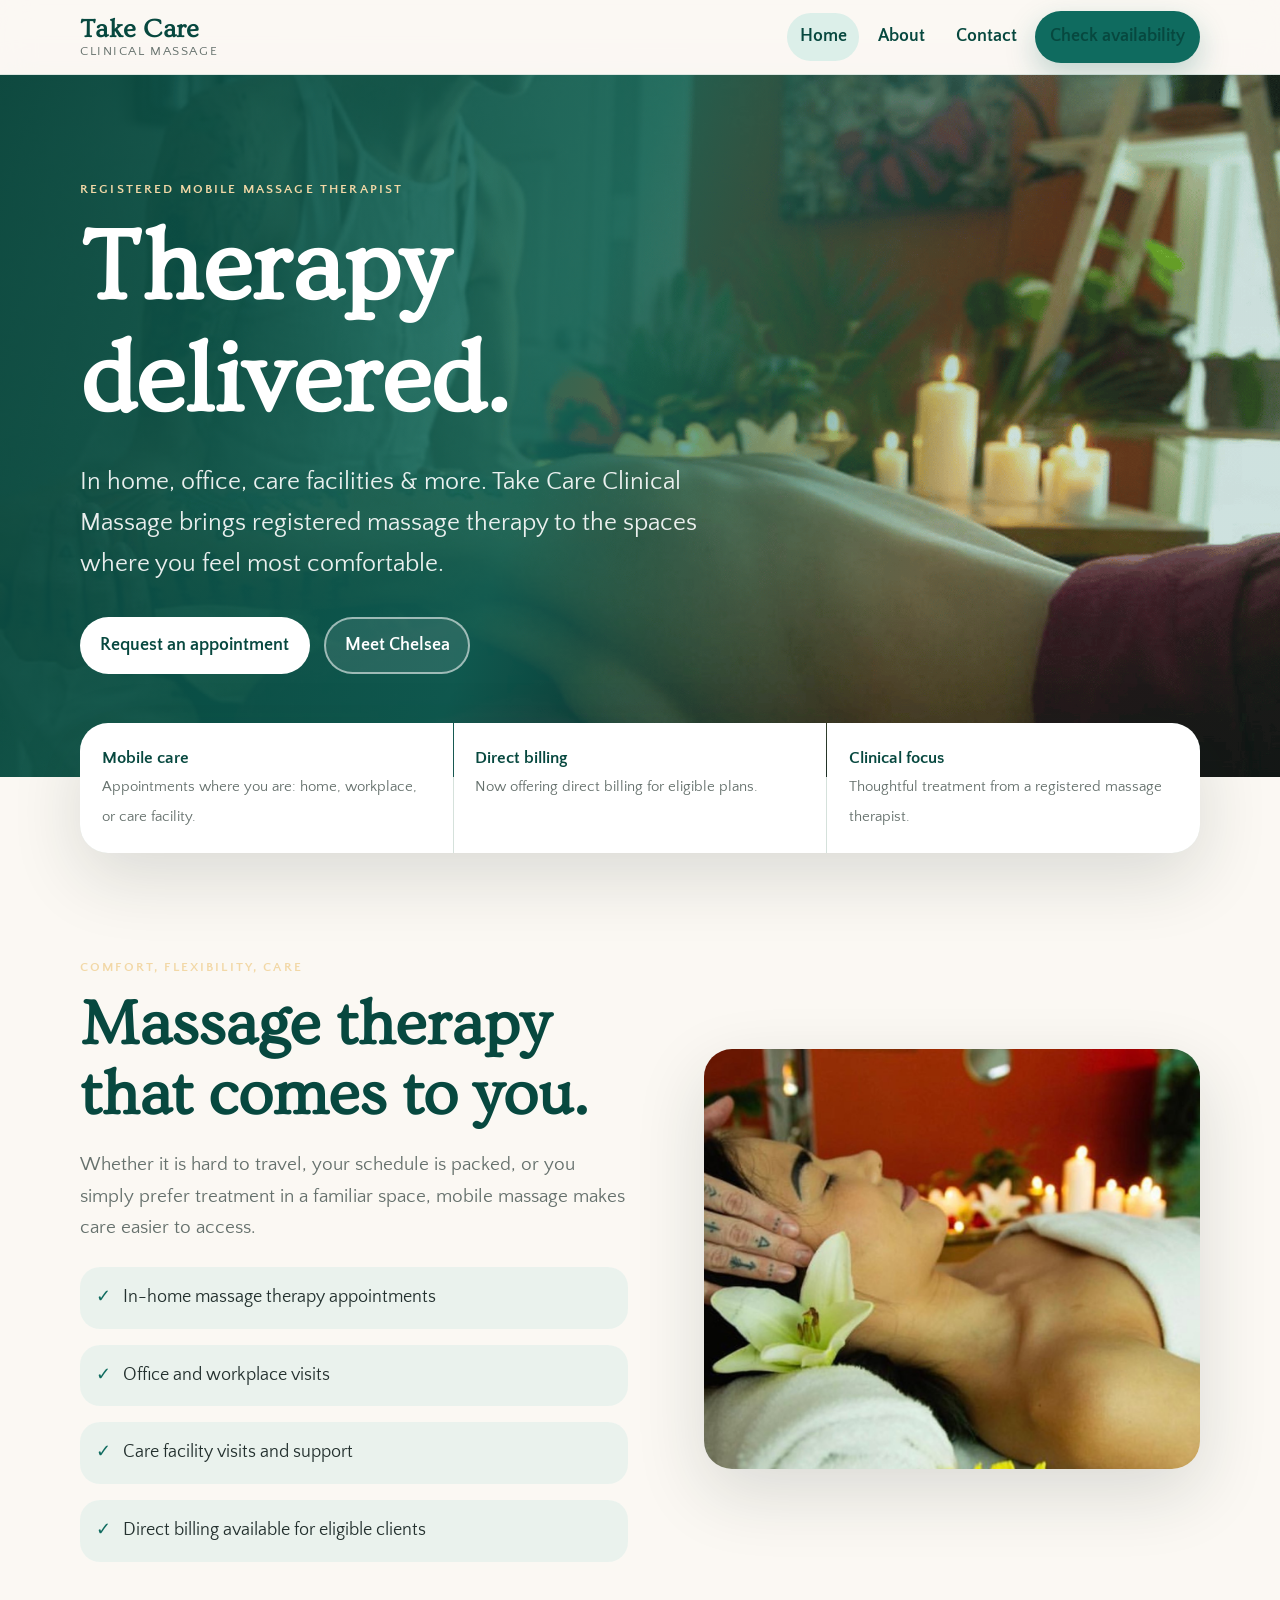
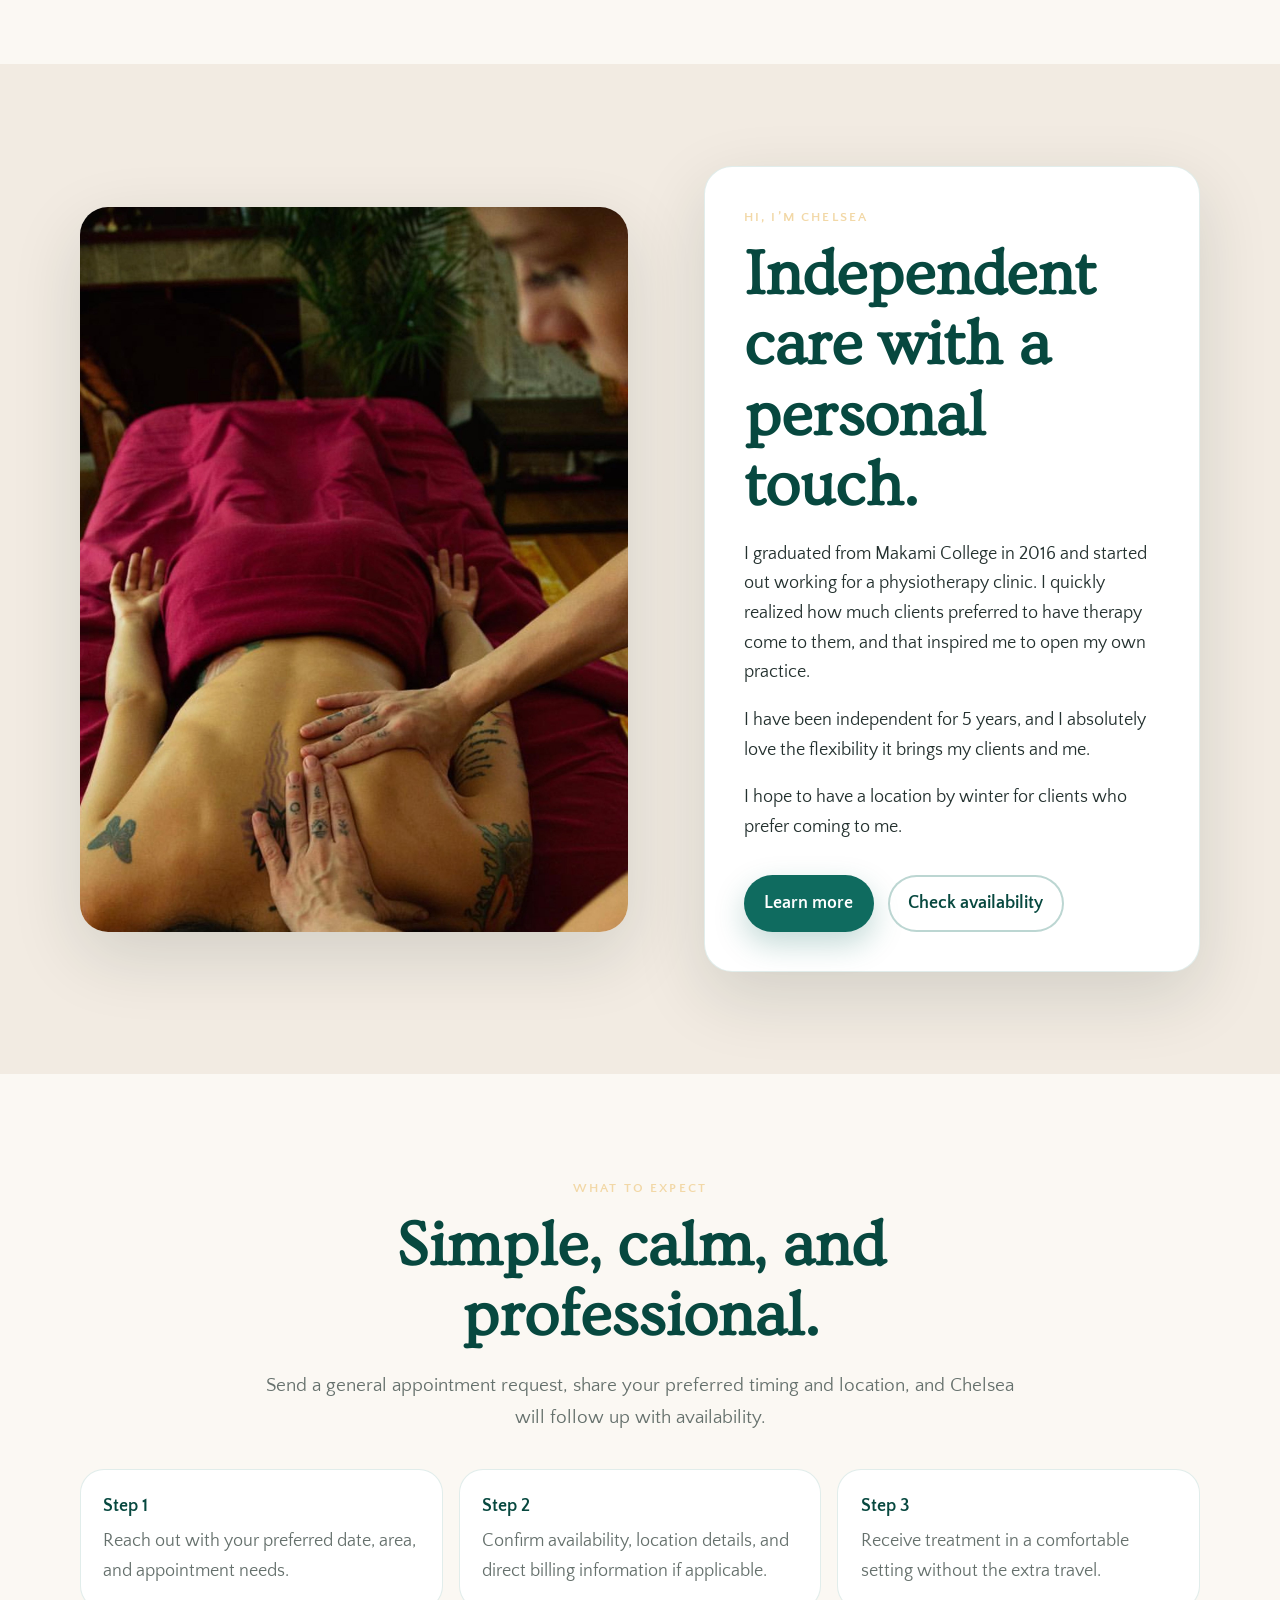
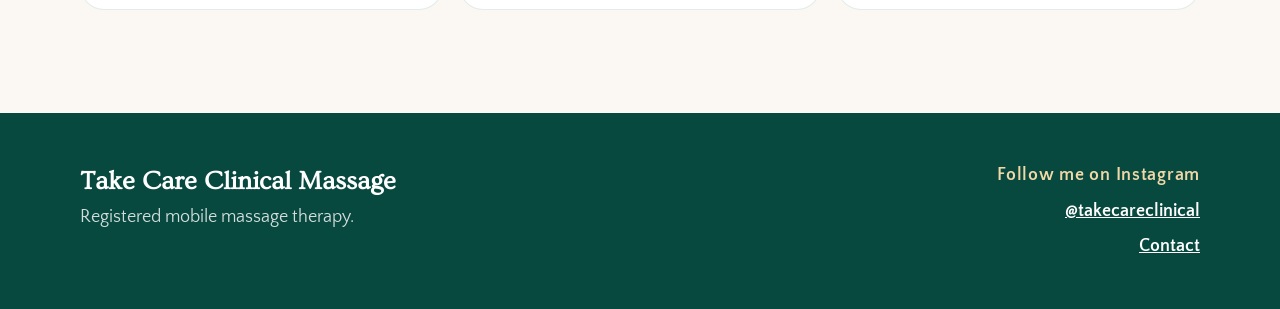
==== commit 6f6727a5: "fix: restore prominent Instagram footer link" ====
--- a/index.html
+++ b/index.html
@@ -113,7 +113,11 @@
   <footer class="site-footer">
     <div class="container footer-grid">
       <div><strong>Take Care Clinical Massage</strong><br>Registered mobile massage therapy.</div>
-      <div><a href="https://www.instagram.com/takecareclinical?igsh=MWJ1Y3FhcGYzbGZ2MQ%3D%3D&amp;utm_source=qr">Instagram</a> · <a href="contact.html">Contact</a></div>
+      <div class="footer-social">
+        <span>Follow me on Instagram</span>
+        <a class="instagram-link" href="https://www.instagram.com/takecareclinical?igsh=MWJ1Y3FhcGYzbGZ2MQ%3D%3D&amp;utm_source=qr" target="_blank" rel="noopener">@takecareclinical</a>
+        <a href="contact.html">Contact</a>
+      </div>
     </div>
   </footer>
 </body>
--- a/styles.css
+++ b/styles.css
@@ -257,6 +257,21 @@
 .footer-grid { display: flex; justify-content: space-between; gap: 2rem; flex-wrap: wrap; }
 .site-footer a { color: white; font-weight: 800; }
 .site-footer strong { color: white; font-family: Ovo, Georgia, serif; font-size: 1.6rem; }
+.footer-social {
+  display: flex;
+  flex-direction: column;
+  align-items: flex-end;
+  gap: .35rem;
+  text-align: right;
+}
+.footer-social span {
+  color: #f2d8a7;
+  font-weight: 800;
+  letter-spacing: .04em;
+}
+.instagram-link {
+  font-size: 1.15rem;
+}
 
 @media (max-width: 820px) {
   body { font-size: 17px; }
@@ -270,4 +285,5 @@
   .trust-card, .feature-grid, .gallery, .grid-2, .contact-panel { grid-template-columns: 1fr; }
   .trust-strip { margin-top: -40px; }
   .photo-card img, .contact-panel img { min-height: 320px; }
-}
+  .footer-social { align-items: flex-start; text-align: left; }
+}
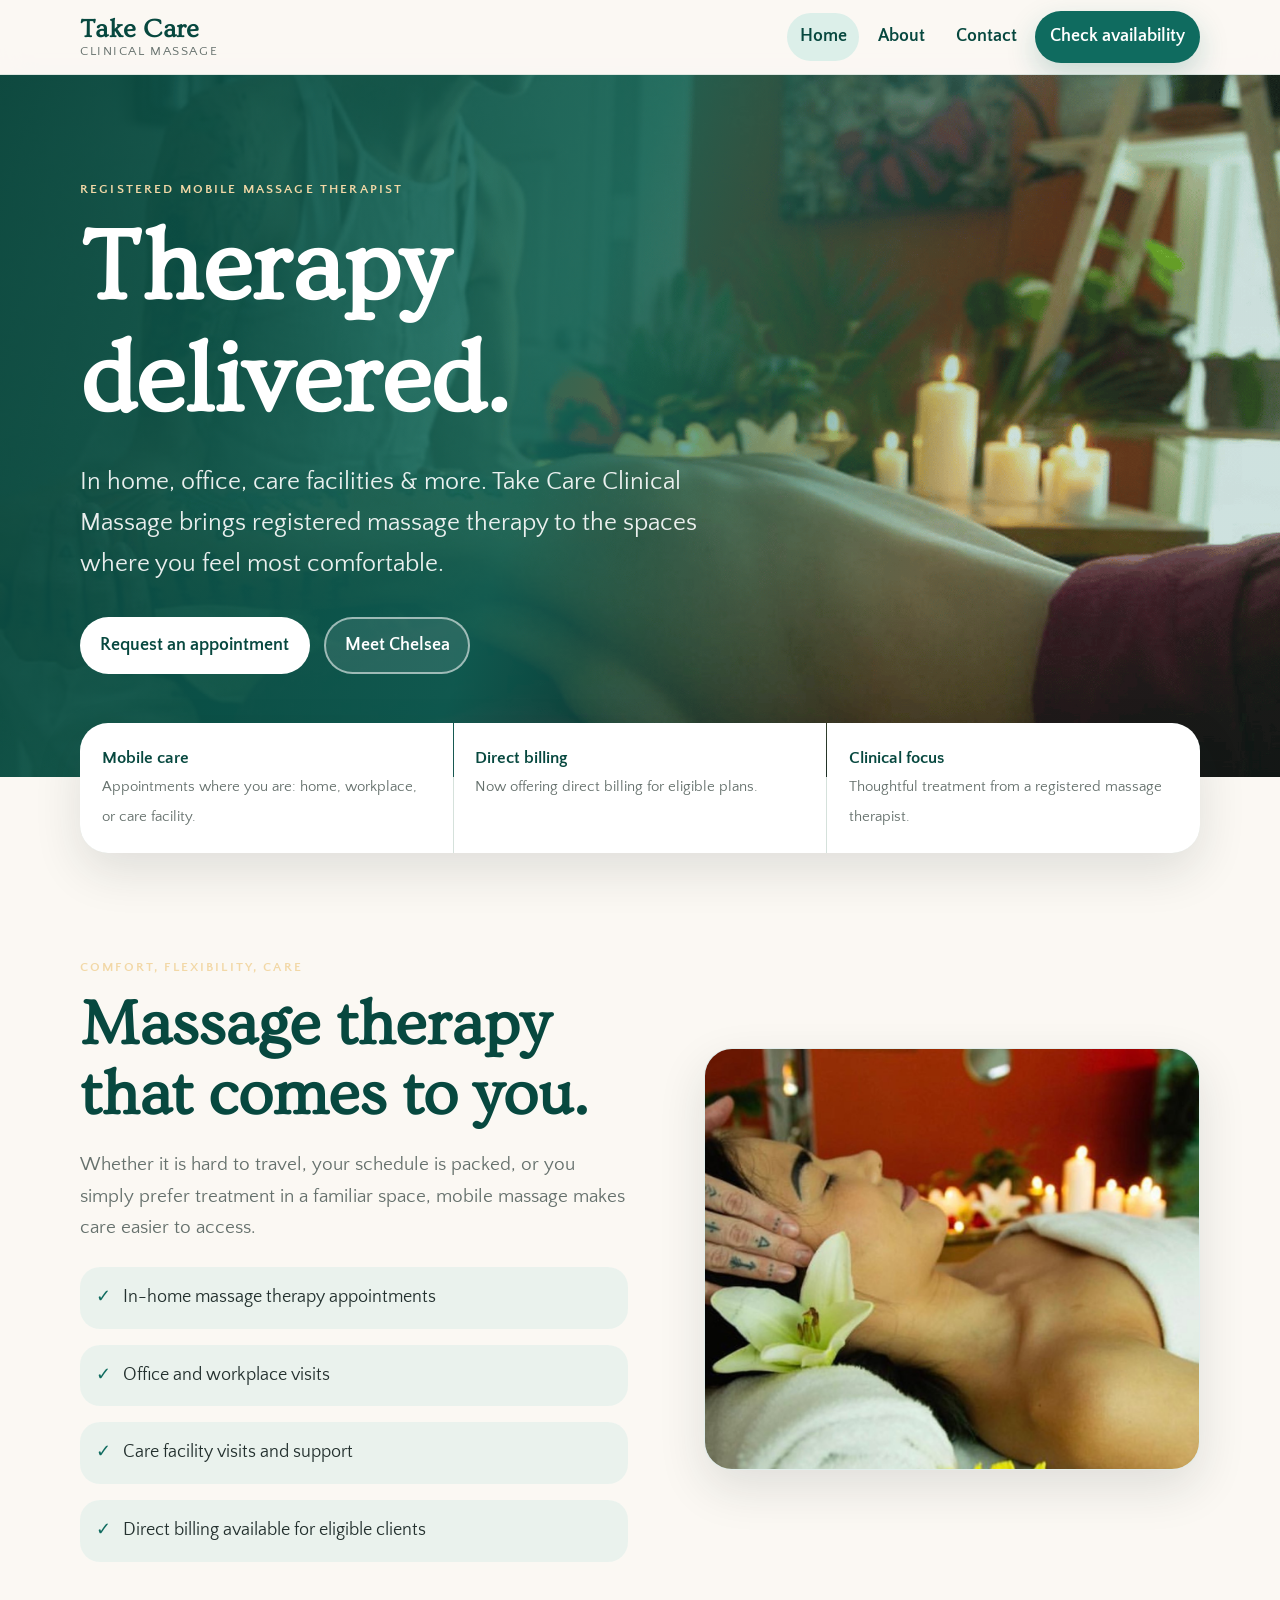
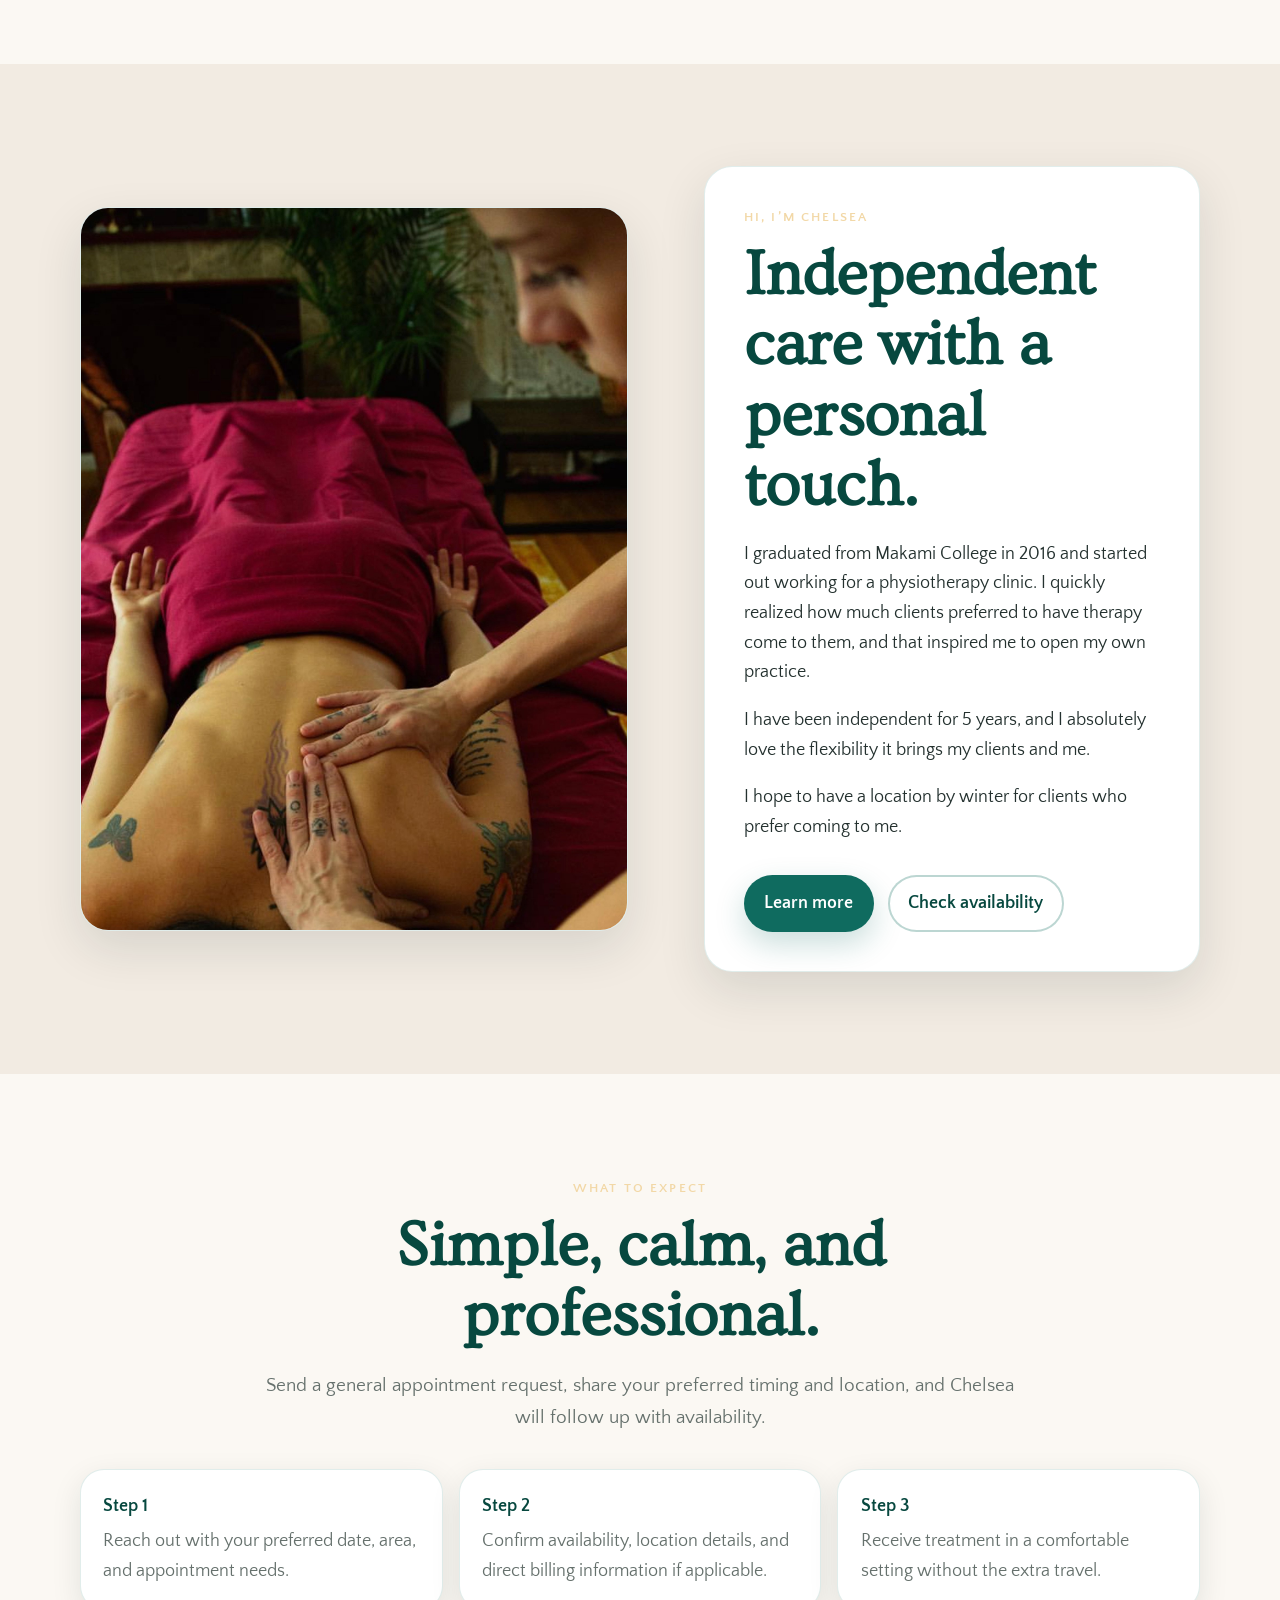
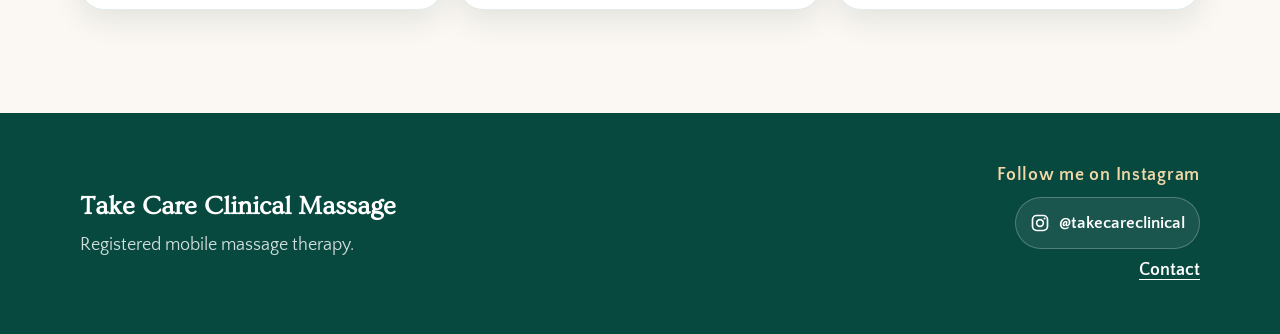
==== commit 4e670b88: "fix: add Instagram icon and clean CSS" ====
--- a/index.html
+++ b/index.html
@@ -112,11 +112,18 @@
 
   <footer class="site-footer">
     <div class="container footer-grid">
-      <div><strong>Take Care Clinical Massage</strong><br>Registered mobile massage therapy.</div>
+      <div class="footer-brand"><strong>Take Care Clinical Massage</strong><span>Registered mobile massage therapy.</span></div>
       <div class="footer-social">
         <span>Follow me on Instagram</span>
-        <a class="instagram-link" href="https://www.instagram.com/takecareclinical?igsh=MWJ1Y3FhcGYzbGZ2MQ%3D%3D&amp;utm_source=qr" target="_blank" rel="noopener">@takecareclinical</a>
-        <a href="contact.html">Contact</a>
+        <a class="instagram-link" href="https://www.instagram.com/takecareclinical?igsh=MWJ1Y3FhcGYzbGZ2MQ%3D%3D&amp;utm_source=qr" target="_blank" rel="noopener" aria-label="Follow Take Care Clinical Massage on Instagram">
+          <svg class="instagram-icon" viewBox="0 0 24 24" aria-hidden="true" focusable="false">
+          <rect x="3" y="3" width="18" height="18" rx="5" fill="none" stroke="currentColor" stroke-width="2"/>
+          <circle cx="12" cy="12" r="4" fill="none" stroke="currentColor" stroke-width="2"/>
+          <circle cx="17.5" cy="6.5" r="1.25" fill="currentColor"/>
+        </svg>
+          @takecareclinical
+        </a>
+        <a class="footer-secondary-link" href="contact.html">Contact</a>
       </div>
     </div>
   </footer>
--- a/styles.css
+++ b/styles.css
@@ -9,14 +9,17 @@
   --teal-dark: #07483f;
   --mint: #dcefe9;
   --gold: #d8a85e;
-  --rose: #8d3152;
-  --shadow: 0 24px 70px rgba(23, 43, 38, 0.14);
-  --radius: 28px;
+  --shadow: 0 18px 48px rgba(23, 43, 38, 0.12);
+  --shadow-soft: 0 10px 30px rgba(23, 43, 38, 0.10);
+  --radius-lg: 28px;
+  --radius-md: 20px;
   --max: 1120px;
 }
 
 * { box-sizing: border-box; }
+
 html { scroll-behavior: smooth; }
+
 body {
   margin: 0;
   color: var(--ink);
@@ -26,33 +29,46 @@
   line-height: 1.65;
 }
 
-img { max-width: 100%; display: block; }
+img,
+svg { display: block; }
+
+img { max-width: 100%; }
+
 a { color: inherit; }
+
+a:focus-visible,
+button:focus-visible {
+  outline: 3px solid var(--gold);
+  outline-offset: 4px;
+}
+
 .skip-link {
   position: absolute;
   left: -999px;
   top: 1rem;
+  z-index: 10;
+  padding: 0.75rem 1rem;
+  border-radius: 999px;
+  color: white;
   background: var(--teal-dark);
-  color: white;
-  padding: .75rem 1rem;
-  border-radius: 999px;
-  z-index: 10;
-}
+}
+
 .skip-link:focus { left: 1rem; }
 
 .container {
   width: min(var(--max), calc(100% - 40px));
-  margin: 0 auto;
+  margin-inline: auto;
 }
 
 .site-header {
   position: sticky;
   top: 0;
   z-index: 5;
-  background: rgba(251, 248, 243, 0.88);
-  border-bottom: 1px solid rgba(15, 107, 95, .12);
+  background: rgba(251, 248, 243, 0.9);
+  border-bottom: 1px solid rgba(15, 107, 95, 0.12);
   backdrop-filter: blur(16px);
 }
+
 .nav {
   min-height: 74px;
   display: flex;
@@ -60,230 +76,473 @@
   justify-content: space-between;
   gap: 1.25rem;
 }
+
 .brand {
   display: inline-flex;
   flex-direction: column;
+  line-height: 1.1;
   text-decoration: none;
-  line-height: 1.1;
-}
+}
+
 .brand strong {
+  color: var(--teal-dark);
   font-family: Ovo, Georgia, serif;
   font-size: clamp(1.25rem, 2vw, 1.65rem);
-  letter-spacing: .01em;
-  color: var(--teal-dark);
-}
+  letter-spacing: 0.01em;
+}
+
 .brand span {
   color: var(--muted);
-  font-size: .82rem;
+  font-size: 0.82rem;
+  letter-spacing: 0.12em;
   text-transform: uppercase;
-  letter-spacing: .12em;
-}
+}
+
 .nav-links {
   display: flex;
   align-items: center;
-  gap: .35rem;
+  gap: 0.35rem;
   margin: 0;
   padding: 0;
   list-style: none;
 }
+
 .nav-links a {
   display: inline-flex;
-  padding: .55rem .8rem;
+  padding: 0.55rem 0.8rem;
   border-radius: 999px;
+  color: var(--teal-dark);
+  font-weight: 700;
   text-decoration: none;
-  color: var(--teal-dark);
-  font-weight: 700;
-}
-.nav-links a[aria-current="page"], .nav-links a:hover { background: var(--mint); }
-
-.button, .button-outline {
+}
+
+.nav-links a[aria-current="page"],
+.nav-links a:hover { background: var(--mint); }
+
+.nav-links .button {
+  color: white;
+  background: var(--teal);
+}
+
+.nav-links .button:hover {
+  color: white;
+  background: var(--teal-dark);
+}
+
+.button,
+.button-outline {
   display: inline-flex;
   align-items: center;
   justify-content: center;
-  gap: .5rem;
   min-height: 48px;
-  padding: .75rem 1.15rem;
+  gap: 0.5rem;
+  padding: 0.75rem 1.15rem;
+  border: 2px solid transparent;
   border-radius: 999px;
+  font-weight: 800;
   text-decoration: none;
-  font-weight: 800;
-  border: 2px solid transparent;
-}
+  transition: background 160ms ease, border-color 160ms ease, color 160ms ease, transform 160ms ease;
+}
+
+.button:hover,
+.button-outline:hover { transform: translateY(-1px); }
+
 .button {
+  color: white;
   background: var(--teal);
-  color: white;
-  box-shadow: 0 12px 30px rgba(15, 107, 95, .25);
-}
+  box-shadow: 0 12px 30px rgba(15, 107, 95, 0.22);
+}
+
 .button:hover { background: var(--teal-dark); }
+
 .button-outline {
   color: var(--teal-dark);
-  border-color: rgba(15, 107, 95, .28);
-  background: rgba(255,255,255,.65);
-}
-.button-outline:hover { border-color: var(--teal); background: white; }
+  background: rgba(255, 255, 255, 0.72);
+  border-color: rgba(15, 107, 95, 0.28);
+}
+
+.button-outline:hover {
+  background: white;
+  border-color: var(--teal);
+}
 
 .hero {
   position: relative;
   overflow: hidden;
+  color: white;
   background:
-    linear-gradient(110deg, rgba(7,72,63,.92) 0%, rgba(15,107,95,.82) 44%, rgba(15,107,95,.2) 72%),
+    linear-gradient(110deg, rgba(7, 72, 63, 0.92) 0%, rgba(15, 107, 95, 0.82) 44%, rgba(15, 107, 95, 0.2) 72%),
     url("images/brand-0c2270a9ba7944a898ce47a056c58c36.png") center right / cover no-repeat;
-  color: white;
-}
+}
+
 .hero .container {
   min-height: clamp(620px, 78vh, 820px);
   display: grid;
   align-items: center;
-  padding: 6rem 0;
-}
+  padding-block: 6rem;
+}
+
 .hero-copy { max-width: 700px; }
+
 .kicker {
-  margin: 0 0 .75rem;
+  margin: 0 0 0.75rem;
   color: #f2d8a7;
+  font-size: 0.84rem;
+  font-weight: 800;
+  letter-spacing: 0.16em;
   text-transform: uppercase;
-  letter-spacing: .16em;
-  font-weight: 800;
-  font-size: .84rem;
-}
-h1, h2, h3 {
+}
+
+h1,
+h2,
+h3 {
+  margin: 0 0 1rem;
+  color: var(--teal-dark);
   font-family: Ovo, Georgia, serif;
   line-height: 1.1;
-  margin: 0 0 1rem;
-  color: var(--teal-dark);
-}
+}
+
+h1 { font-size: clamp(2.8rem, 7vw, 5.8rem); }
+h2 { font-size: clamp(2.2rem, 5vw, 4rem); }
+h3 { font-size: clamp(1.45rem, 3vw, 2.1rem); }
+
 .hero h1 {
+  max-width: 760px;
   color: white;
   font-size: clamp(3rem, 8vw, 6.7rem);
-  max-width: 760px;
-}
+}
+
+.lead {
+  color: var(--muted);
+  font-size: 1.18rem;
+}
+
 .hero .lead {
+  max-width: 620px;
+  color: rgba(255, 255, 255, 0.9);
   font-size: clamp(1.2rem, 2.3vw, 1.55rem);
-  max-width: 620px;
-  color: rgba(255,255,255,.9);
-}
-.hero-actions, .actions { display: flex; flex-wrap: wrap; gap: .9rem; margin-top: 2rem; }
-.hero .button { background: white; color: var(--teal-dark); box-shadow: none; }
+}
+
+.hero-actions,
+.actions {
+  display: flex;
+  flex-wrap: wrap;
+  gap: 0.9rem;
+  margin-top: 2rem;
+}
+
+.hero .button {
+  color: var(--teal-dark);
+  background: white;
+  box-shadow: none;
+}
+
 .hero .button:hover { background: var(--mint); }
-.hero .button-outline { color: white; border-color: rgba(255,255,255,.55); background: rgba(255,255,255,.1); }
+
+.hero .button-outline {
+  color: white;
+  background: rgba(255, 255, 255, 0.1);
+  border-color: rgba(255, 255, 255, 0.55);
+}
 
 .trust-strip {
-  margin-top: -54px;
   position: relative;
   z-index: 2;
-}
+  margin-top: -54px;
+}
+
 .trust-card {
   display: grid;
   grid-template-columns: repeat(3, 1fr);
   gap: 1px;
   overflow: hidden;
-  background: rgba(15,107,95,.16);
-  border-radius: var(--radius);
+  background: rgba(15, 107, 95, 0.16);
+  border-radius: var(--radius-lg);
   box-shadow: var(--shadow);
 }
-.trust-card div { background: var(--surface); padding: 1.35rem; }
-.trust-card strong { display: block; color: var(--teal-dark); font-size: 1.05rem; }
-.trust-card span { color: var(--muted); font-size: .95rem; }
-
-.section { padding: clamp(4rem, 8vw, 7rem) 0; }
+
+.trust-card div {
+  padding: 1.35rem;
+  background: var(--surface);
+}
+
+.trust-card strong {
+  display: block;
+  color: var(--teal-dark);
+  font-size: 1.05rem;
+}
+
+.trust-card span {
+  color: var(--muted);
+  font-size: 0.95rem;
+}
+
+.section { padding-block: clamp(4rem, 8vw, 7rem); }
 .section.alt { background: var(--surface-warm); }
-.section-header { max-width: 760px; margin-bottom: 2.25rem; }
-.section-header.center { margin-inline: auto; text-align: center; }
-h2 { font-size: clamp(2.2rem, 5vw, 4rem); }
-h3 { font-size: clamp(1.45rem, 3vw, 2.1rem); }
-.lead { color: var(--muted); font-size: 1.18rem; }
-
-.grid-2 { display: grid; grid-template-columns: 1.05fr .95fr; gap: clamp(2rem, 6vw, 5rem); align-items: center; }
+
+.section-header {
+  max-width: 760px;
+  margin-bottom: 2.25rem;
+}
+
+.section-header.center {
+  margin-inline: auto;
+  text-align: center;
+}
+
+.grid-2 {
+  display: grid;
+  grid-template-columns: minmax(0, 1.05fr) minmax(0, 0.95fr);
+  align-items: center;
+  gap: clamp(2rem, 6vw, 5rem);
+}
+
+.card,
+.feature,
+.contact-panel,
+.photo-card {
+  border: 1px solid rgba(15, 107, 95, 0.12);
+  background: var(--surface);
+  box-shadow: var(--shadow);
+}
+
 .card {
-  background: var(--surface);
-  border: 1px solid rgba(15,107,95,.12);
-  border-radius: var(--radius);
   padding: clamp(1.5rem, 4vw, 2.4rem);
-  box-shadow: var(--shadow);
-}
-.photo-card { overflow: hidden; border-radius: var(--radius); box-shadow: var(--shadow); background: var(--surface); }
-.photo-card img { width: 100%; height: 100%; min-height: 420px; object-fit: cover; }
+  border-radius: var(--radius-lg);
+}
+
+.photo-card {
+  overflow: hidden;
+  border-radius: var(--radius-lg);
+}
+
+.photo-card img {
+  width: 100%;
+  height: 100%;
+  min-height: 420px;
+  object-fit: cover;
+}
+
 .photo-card.portrait img { object-position: center; }
 
-.service-list { display: grid; gap: 1rem; margin: 1.5rem 0 0; padding: 0; list-style: none; }
+.service-list {
+  display: grid;
+  gap: 1rem;
+  margin: 1.5rem 0 0;
+  padding: 0;
+  list-style: none;
+}
+
 .service-list li {
   display: grid;
   grid-template-columns: auto 1fr;
-  gap: .75rem;
   align-items: start;
+  gap: 0.75rem;
   padding: 1rem;
-  border-radius: 20px;
-  background: rgba(220,239,233,.55);
-}
-.check { color: var(--teal); font-weight: 900; }
-
-.feature-grid { display: grid; grid-template-columns: repeat(3, 1fr); gap: 1rem; }
+  border-radius: var(--radius-md);
+  background: rgba(220, 239, 233, 0.55);
+}
+
+.check {
+  color: var(--teal);
+  font-weight: 900;
+}
+
+.feature-grid {
+  display: grid;
+  grid-template-columns: repeat(3, 1fr);
+  gap: 1rem;
+}
+
 .feature {
-  background: var(--surface);
+  padding: 1.4rem;
   border-radius: 24px;
-  padding: 1.4rem;
-  border: 1px solid rgba(15,107,95,.12);
-}
-.feature strong { display: block; color: var(--teal-dark); margin-bottom: .35rem; }
-.feature p { margin: 0; color: var(--muted); }
-
-.gallery { display: grid; grid-template-columns: repeat(3, 1fr); gap: 1rem; }
-.gallery img { width: 100%; aspect-ratio: 4 / 3; object-fit: cover; border-radius: 22px; box-shadow: 0 14px 35px rgba(23,43,38,.12); }
+  box-shadow: var(--shadow-soft);
+}
+
+.feature strong {
+  display: block;
+  margin-bottom: 0.35rem;
+  color: var(--teal-dark);
+}
+
+.feature p {
+  margin: 0;
+  color: var(--muted);
+}
+
+.gallery {
+  display: grid;
+  grid-template-columns: repeat(3, 1fr);
+  gap: 1rem;
+}
+
+.gallery img {
+  width: 100%;
+  aspect-ratio: 4 / 3;
+  object-fit: cover;
+  border-radius: 22px;
+  box-shadow: var(--shadow-soft);
+}
 
 .notice {
+  padding: 1rem 1.25rem;
   border-left: 5px solid var(--gold);
-  background: #fff9ed;
-  padding: 1rem 1.25rem;
   border-radius: 18px;
   color: #5f4930;
-}
+  background: #fff9ed;
+}
+
 .contact-panel {
   display: grid;
-  grid-template-columns: .9fr 1.1fr;
+  grid-template-columns: minmax(0, 0.9fr) minmax(0, 1.1fr);
   gap: 0;
   overflow: hidden;
-  background: var(--surface);
-  border-radius: var(--radius);
-  box-shadow: var(--shadow);
-}
-.contact-panel img { width: 100%; height: 100%; min-height: 500px; object-fit: cover; }
+  border-radius: var(--radius-lg);
+}
+
+.contact-panel img {
+  width: 100%;
+  height: 100%;
+  min-height: 500px;
+  object-fit: cover;
+}
+
 .contact-panel .content { padding: clamp(1.5rem, 5vw, 3rem); }
-.contact-methods { display: grid; gap: .9rem; margin-top: 1.5rem; }
-.contact-methods a { color: var(--teal-dark); font-weight: 800; }
+
+.contact-methods {
+  display: grid;
+  gap: 0.9rem;
+  margin-top: 1.5rem;
+}
+
+.contact-methods a {
+  color: var(--teal-dark);
+  font-weight: 800;
+}
 
 .site-footer {
+  padding-block: 3rem;
+  color: rgba(255, 255, 255, 0.82);
   background: var(--teal-dark);
-  color: rgba(255,255,255,.82);
-  padding: 3rem 0;
-}
-.footer-grid { display: flex; justify-content: space-between; gap: 2rem; flex-wrap: wrap; }
-.site-footer a { color: white; font-weight: 800; }
-.site-footer strong { color: white; font-family: Ovo, Georgia, serif; font-size: 1.6rem; }
+}
+
+.footer-grid {
+  display: flex;
+  flex-wrap: wrap;
+  align-items: center;
+  justify-content: space-between;
+  gap: 2rem;
+}
+
+.footer-brand {
+  display: grid;
+  gap: 0.2rem;
+}
+
+.site-footer strong {
+  color: white;
+  font-family: Ovo, Georgia, serif;
+  font-size: 1.6rem;
+}
+
+.site-footer a { color: white; }
+
 .footer-social {
-  display: flex;
-  flex-direction: column;
-  align-items: flex-end;
-  gap: .35rem;
+  display: grid;
+  justify-items: end;
+  gap: 0.45rem;
   text-align: right;
 }
+
 .footer-social span {
   color: #f2d8a7;
   font-weight: 800;
-  letter-spacing: .04em;
-}
+  letter-spacing: 0.04em;
+}
+
 .instagram-link {
-  font-size: 1.15rem;
+  display: inline-flex;
+  align-items: center;
+  gap: 0.6rem;
+  padding: 0.65rem 0.85rem;
+  border: 1px solid rgba(255, 255, 255, 0.24);
+  border-radius: 999px;
+  color: white;
+  background: rgba(255, 255, 255, 0.08);
+  font-size: 1.08rem;
+  font-weight: 800;
+  text-decoration: none;
+}
+
+.instagram-link:hover {
+  background: rgba(255, 255, 255, 0.14);
+  border-color: rgba(255, 255, 255, 0.38);
+}
+
+.instagram-icon {
+  width: 1.25rem;
+  height: 1.25rem;
+  flex: 0 0 auto;
+}
+
+.footer-secondary-link {
+  font-weight: 800;
+  text-decoration: underline;
+  text-underline-offset: 0.22em;
 }
 
 @media (max-width: 820px) {
   body { font-size: 17px; }
-  .nav { align-items: flex-start; flex-direction: column; padding: 1rem 0; }
-  .nav-links { width: 100%; flex-wrap: wrap; overflow: visible; padding-bottom: .2rem; }
+
+  .container { width: min(var(--max), calc(100% - 32px)); }
+
+  .nav {
+    align-items: flex-start;
+    flex-direction: column;
+    padding-block: 1rem;
+  }
+
+  .nav-links {
+    width: 100%;
+    flex-wrap: wrap;
+    overflow: visible;
+    padding-bottom: 0.2rem;
+  }
+
   .nav-links a { white-space: nowrap; }
+
   .nav-links li:last-child { width: 100%; }
-  .nav-links li:last-child a { width: 100%; margin-top: .2rem; }
+
+  .nav-links li:last-child a {
+    width: 100%;
+    margin-top: 0.2rem;
+  }
+
   .hero { background-position: center; }
-  .hero .container { min-height: auto; padding: 5rem 0 7rem; }
-  .trust-card, .feature-grid, .gallery, .grid-2, .contact-panel { grid-template-columns: 1fr; }
+
+  .hero .container {
+    min-height: auto;
+    padding-block: 5rem 7rem;
+  }
+
+  .trust-card,
+  .feature-grid,
+  .gallery,
+  .grid-2,
+  .contact-panel {
+    grid-template-columns: 1fr;
+  }
+
   .trust-strip { margin-top: -40px; }
-  .photo-card img, .contact-panel img { min-height: 320px; }
-  .footer-social { align-items: flex-start; text-align: left; }
-}
+
+  .photo-card img,
+  .contact-panel img { min-height: 320px; }
+
+  .footer-grid { align-items: flex-start; }
+
+  .footer-social {
+    justify-items: start;
+    text-align: left;
+  }
+}
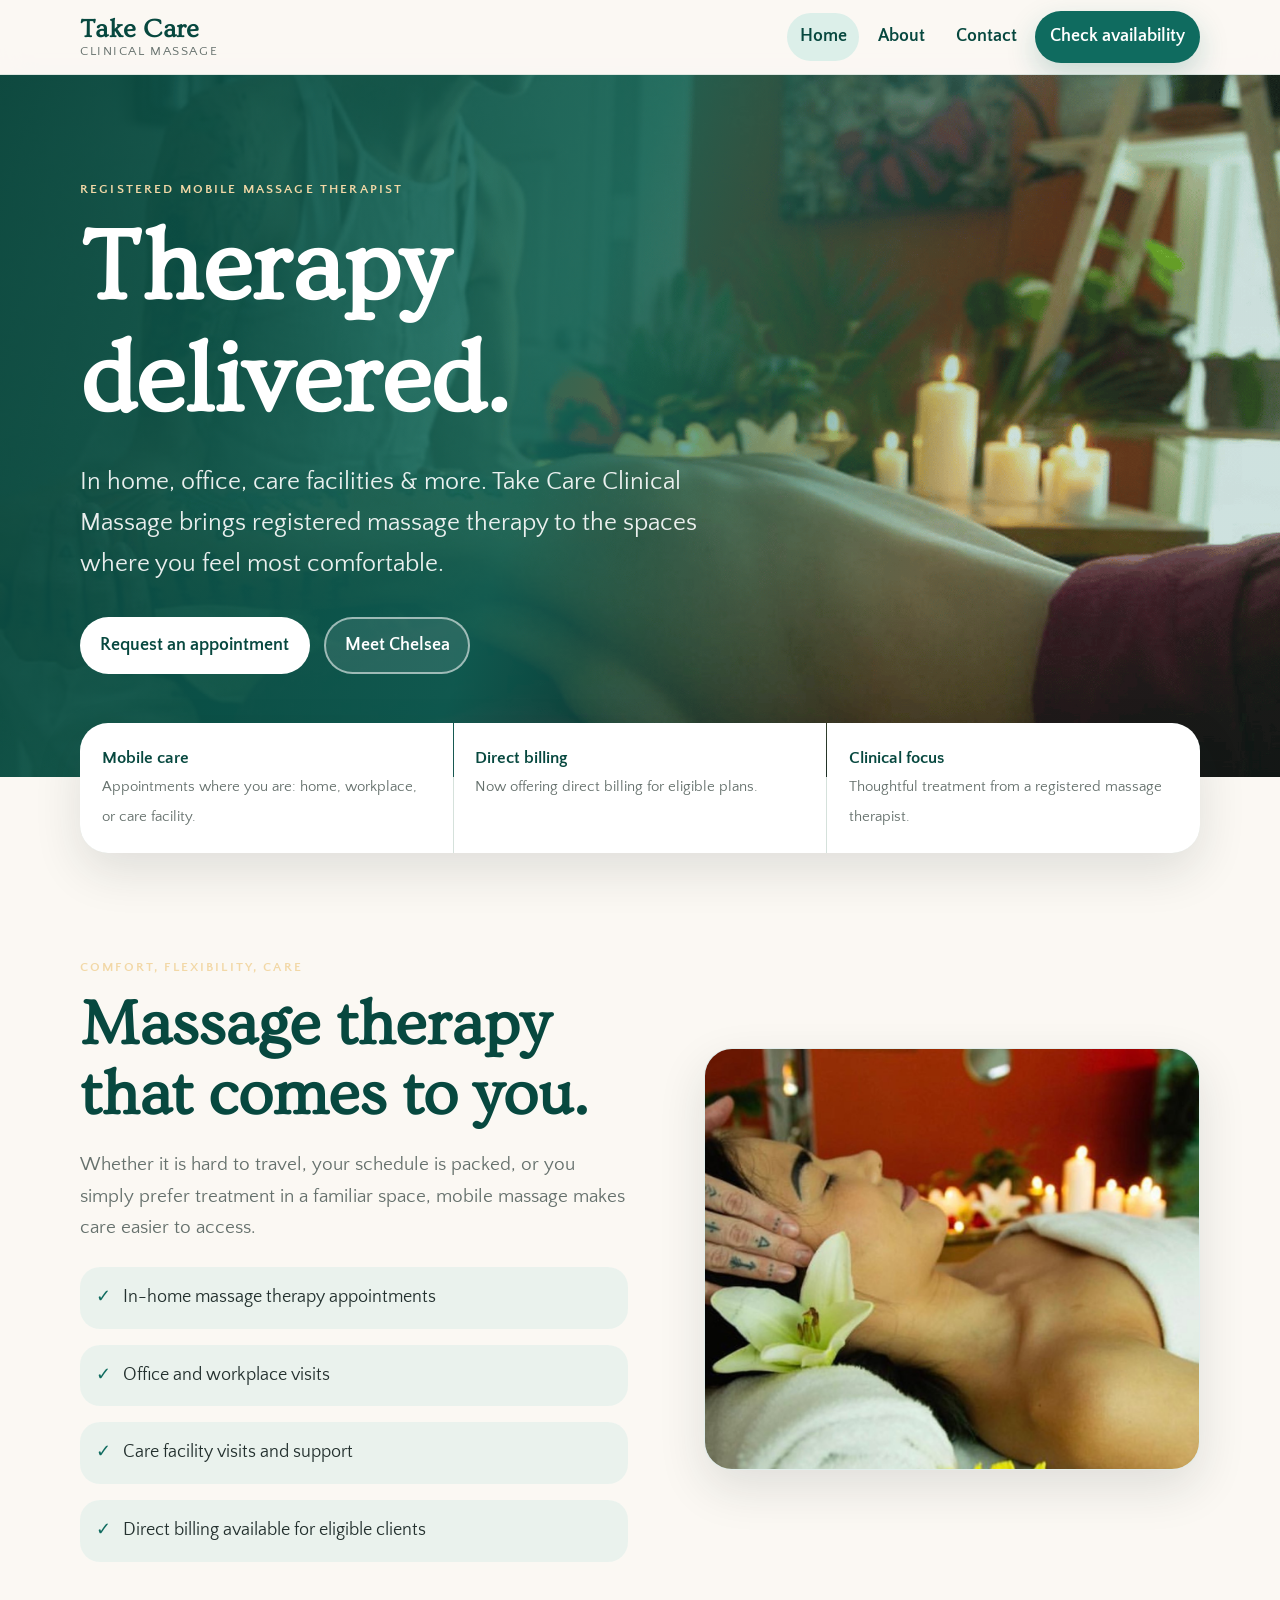
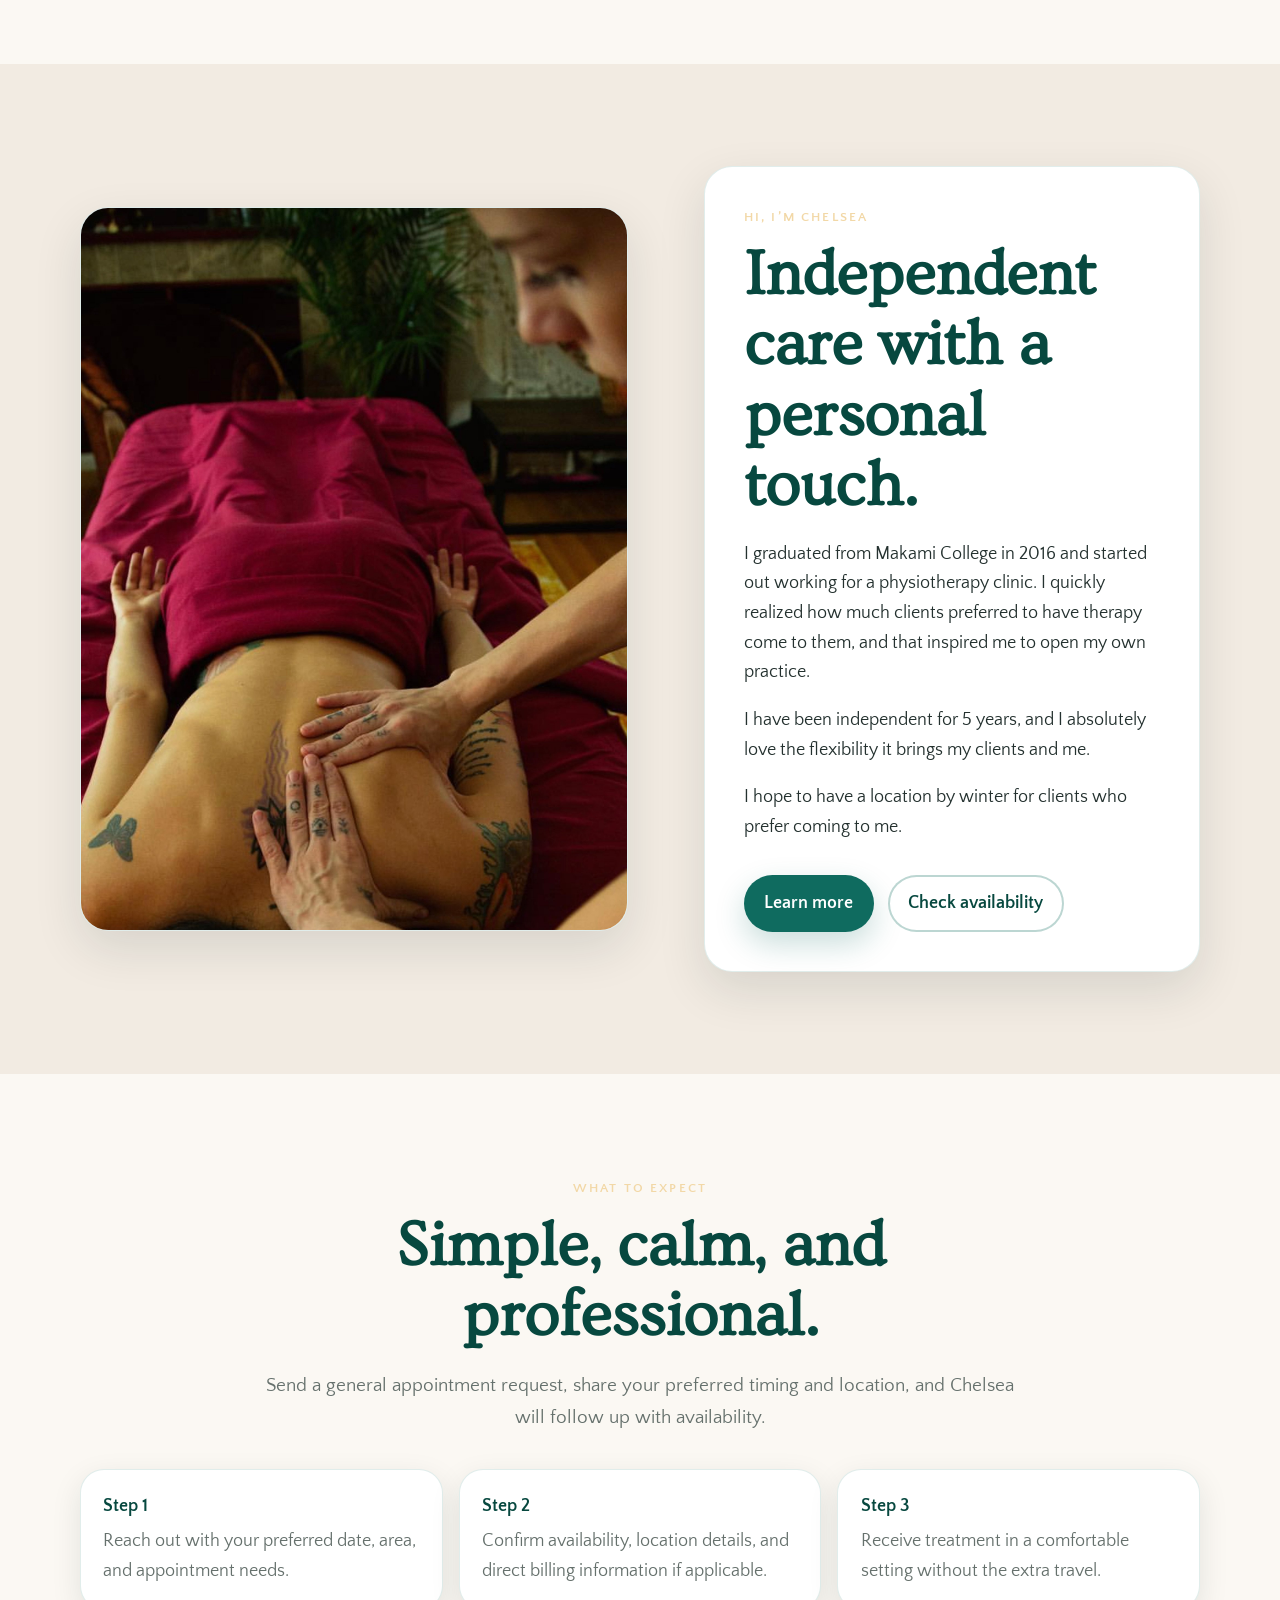
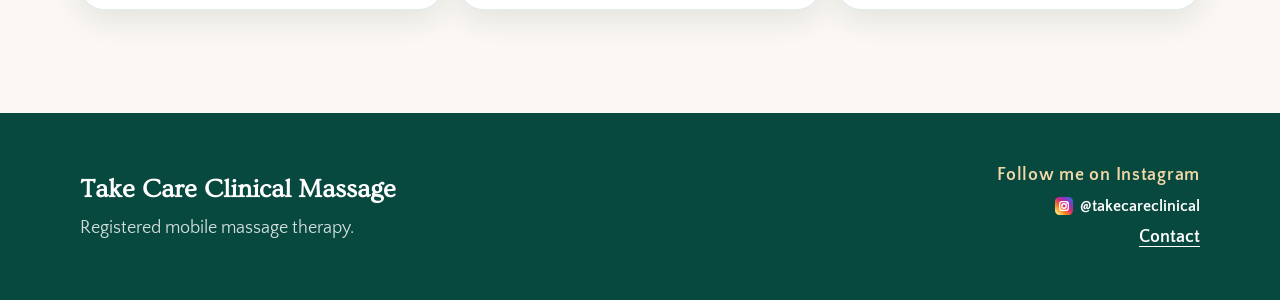
==== commit 2166dd11: "fix: use small Instagram brand icon" ====
--- a/index.html
+++ b/index.html
@@ -117,10 +117,20 @@
         <span>Follow me on Instagram</span>
         <a class="instagram-link" href="https://www.instagram.com/takecareclinical?igsh=MWJ1Y3FhcGYzbGZ2MQ%3D%3D&amp;utm_source=qr" target="_blank" rel="noopener" aria-label="Follow Take Care Clinical Massage on Instagram">
           <svg class="instagram-icon" viewBox="0 0 24 24" aria-hidden="true" focusable="false">
-          <rect x="3" y="3" width="18" height="18" rx="5" fill="none" stroke="currentColor" stroke-width="2"/>
-          <circle cx="12" cy="12" r="4" fill="none" stroke="currentColor" stroke-width="2"/>
-          <circle cx="17.5" cy="6.5" r="1.25" fill="currentColor"/>
-        </svg>
+            <defs>
+              <linearGradient id="instagram-gradient" x1="4" y1="22" x2="21" y2="3" gradientUnits="userSpaceOnUse">
+                <stop offset="0" stop-color="#feda75"/>
+                <stop offset="0.28" stop-color="#fa7e1e"/>
+                <stop offset="0.55" stop-color="#d62976"/>
+                <stop offset="0.78" stop-color="#962fbf"/>
+                <stop offset="1" stop-color="#4f5bd5"/>
+              </linearGradient>
+            </defs>
+            <rect width="24" height="24" rx="6" fill="url(#instagram-gradient)"/>
+            <rect x="6.2" y="6.2" width="11.6" height="11.6" rx="3.2" fill="none" stroke="white" stroke-width="1.8"/>
+            <circle cx="12" cy="12" r="3" fill="none" stroke="white" stroke-width="1.8"/>
+            <circle cx="16.1" cy="7.9" r="1.15" fill="white"/>
+          </svg>
           @takecareclinical
         </a>
         <a class="footer-secondary-link" href="contact.html">Contact</a>
--- a/styles.css
+++ b/styles.css
@@ -464,26 +464,22 @@
 .instagram-link {
   display: inline-flex;
   align-items: center;
-  gap: 0.6rem;
-  padding: 0.65rem 0.85rem;
-  border: 1px solid rgba(255, 255, 255, 0.24);
-  border-radius: 999px;
-  color: white;
-  background: rgba(255, 255, 255, 0.08);
-  font-size: 1.08rem;
+  gap: 0.45rem;
+  color: white;
+  font-size: 1rem;
   font-weight: 800;
+  line-height: 1;
   text-decoration: none;
 }
 
 .instagram-link:hover {
-  background: rgba(255, 255, 255, 0.14);
-  border-color: rgba(255, 255, 255, 0.38);
+  color: #f2d8a7;
 }
 
 .instagram-icon {
-  width: 1.25rem;
-  height: 1.25rem;
-  flex: 0 0 auto;
+  width: 18px;
+  height: 18px;
+  flex: 0 0 18px;
 }
 
 .footer-secondary-link {
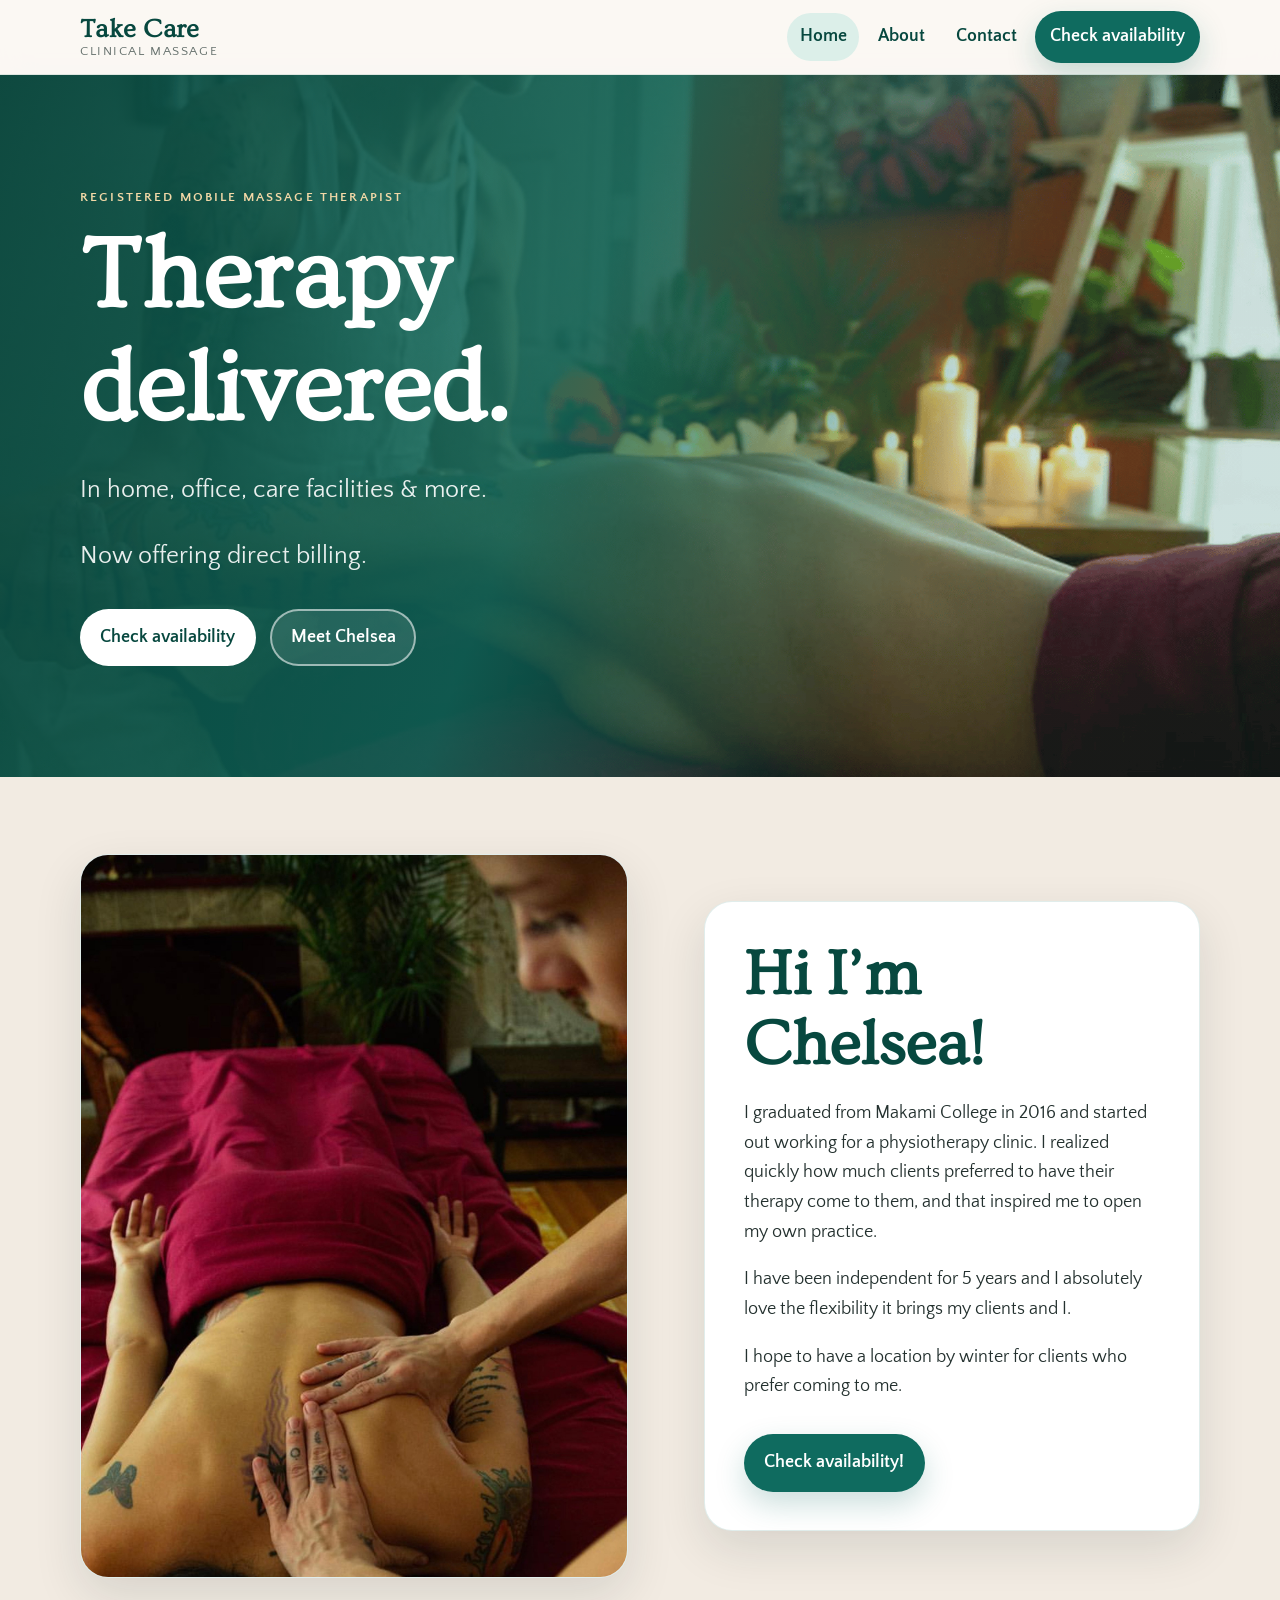
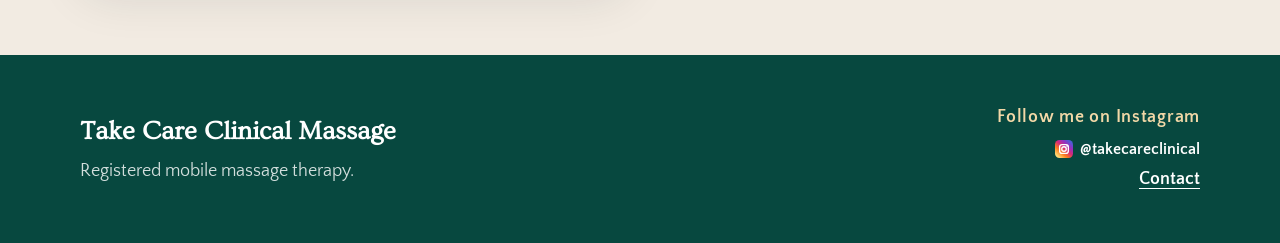
==== commit 563ad86a: "refactor: simplify preview copy" ====
--- a/index.html
+++ b/index.html
@@ -39,72 +39,29 @@
         <div class="hero-copy">
           <p class="kicker">Registered Mobile Massage Therapist</p>
           <h1 id="hero-title">Therapy delivered.</h1>
-          <p class="lead">In home, office, care facilities &amp; more. Take Care Clinical Massage brings registered massage therapy to the spaces where you feel most comfortable.</p>
+          <p class="lead">In home, office, care facilities &amp; more.</p>
+          <p class="lead direct-billing">Now offering direct billing.</p>
           <div class="hero-actions">
-            <a class="button" href="contact.html">Request an appointment</a>
+            <a class="button" href="contact.html">Check availability</a>
             <a class="button-outline" href="about.html">Meet Chelsea</a>
           </div>
         </div>
       </div>
     </section>
 
-    <section class="trust-strip" aria-label="Highlights">
-      <div class="container trust-card">
-        <div><strong>Mobile care</strong><span>Appointments where you are: home, workplace, or care facility.</span></div>
-        <div><strong>Direct billing</strong><span>Now offering direct billing for eligible plans.</span></div>
-        <div><strong>Clinical focus</strong><span>Thoughtful treatment from a registered massage therapist.</span></div>
-      </div>
-    </section>
-
-    <section class="section">
-      <div class="container grid-2">
-        <div>
-          <p class="kicker">Comfort, flexibility, care</p>
-          <h2>Massage therapy that comes to you.</h2>
-          <p class="lead">Whether it is hard to travel, your schedule is packed, or you simply prefer treatment in a familiar space, mobile massage makes care easier to access.</p>
-          <ul class="service-list">
-            <li><span class="check">✓</span><span>In-home massage therapy appointments</span></li>
-            <li><span class="check">✓</span><span>Office and workplace visits</span></li>
-            <li><span class="check">✓</span><span>Care facility visits and support</span></li>
-            <li><span class="check">✓</span><span>Direct billing available for eligible clients</span></li>
-          </ul>
-        </div>
-        <div class="photo-card">
-          <img src="images/brand-d95b63e310b148f88ecfb6f4e665d165.jpg" alt="Relaxing massage therapy treatment in a calm room with candles">
-        </div>
-      </div>
-    </section>
-
-    <section class="section alt">
+    <section class="section alt compact-section">
       <div class="container grid-2">
         <div class="photo-card portrait">
           <img src="images/brand-05a5d60ec4404b7d9e844bdc073ec6ca.jpg" alt="Massage therapy treatment in progress">
         </div>
         <div class="card">
-          <p class="kicker">Hi, I’m Chelsea</p>
-          <h2>Independent care with a personal touch.</h2>
-          <p>I graduated from Makami College in 2016 and started out working for a physiotherapy clinic. I quickly realized how much clients preferred to have therapy come to them, and that inspired me to open my own practice.</p>
-          <p>I have been independent for 5 years, and I absolutely love the flexibility it brings my clients and me.</p>
+          <h2>Hi I’m Chelsea!</h2>
+          <p>I graduated from Makami College in 2016 and started out working for a physiotherapy clinic. I realized quickly how much clients preferred to have their therapy come to them, and that inspired me to open my own practice.</p>
+          <p>I have been independent for 5 years and I absolutely love the flexibility it brings my clients and I.</p>
           <p>I hope to have a location by winter for clients who prefer coming to me.</p>
           <div class="actions">
-            <a class="button" href="about.html">Learn more</a>
-            <a class="button-outline" href="contact.html">Check availability</a>
+            <a class="button" href="contact.html">Check availability!</a>
           </div>
-        </div>
-      </div>
-    </section>
-
-    <section class="section">
-      <div class="container">
-        <div class="section-header center">
-          <p class="kicker">What to expect</p>
-          <h2>Simple, calm, and professional.</h2>
-          <p class="lead">Send a general appointment request, share your preferred timing and location, and Chelsea will follow up with availability.</p>
-        </div>
-        <div class="feature-grid">
-          <article class="feature"><strong>Step 1</strong><p>Reach out with your preferred date, area, and appointment needs.</p></article>
-          <article class="feature"><strong>Step 2</strong><p>Confirm availability, location details, and direct billing information if applicable.</p></article>
-          <article class="feature"><strong>Step 3</strong><p>Receive treatment in a comfortable setting without the extra travel.</p></article>
         </div>
       </div>
     </section>
--- a/styles.css
+++ b/styles.css
@@ -279,6 +279,7 @@
 
 .section { padding-block: clamp(4rem, 8vw, 7rem); }
 .section.alt { background: var(--surface-warm); }
+.compact-section { padding-block: clamp(3rem, 6vw, 5rem); }
 
 .section-header {
   max-width: 760px;
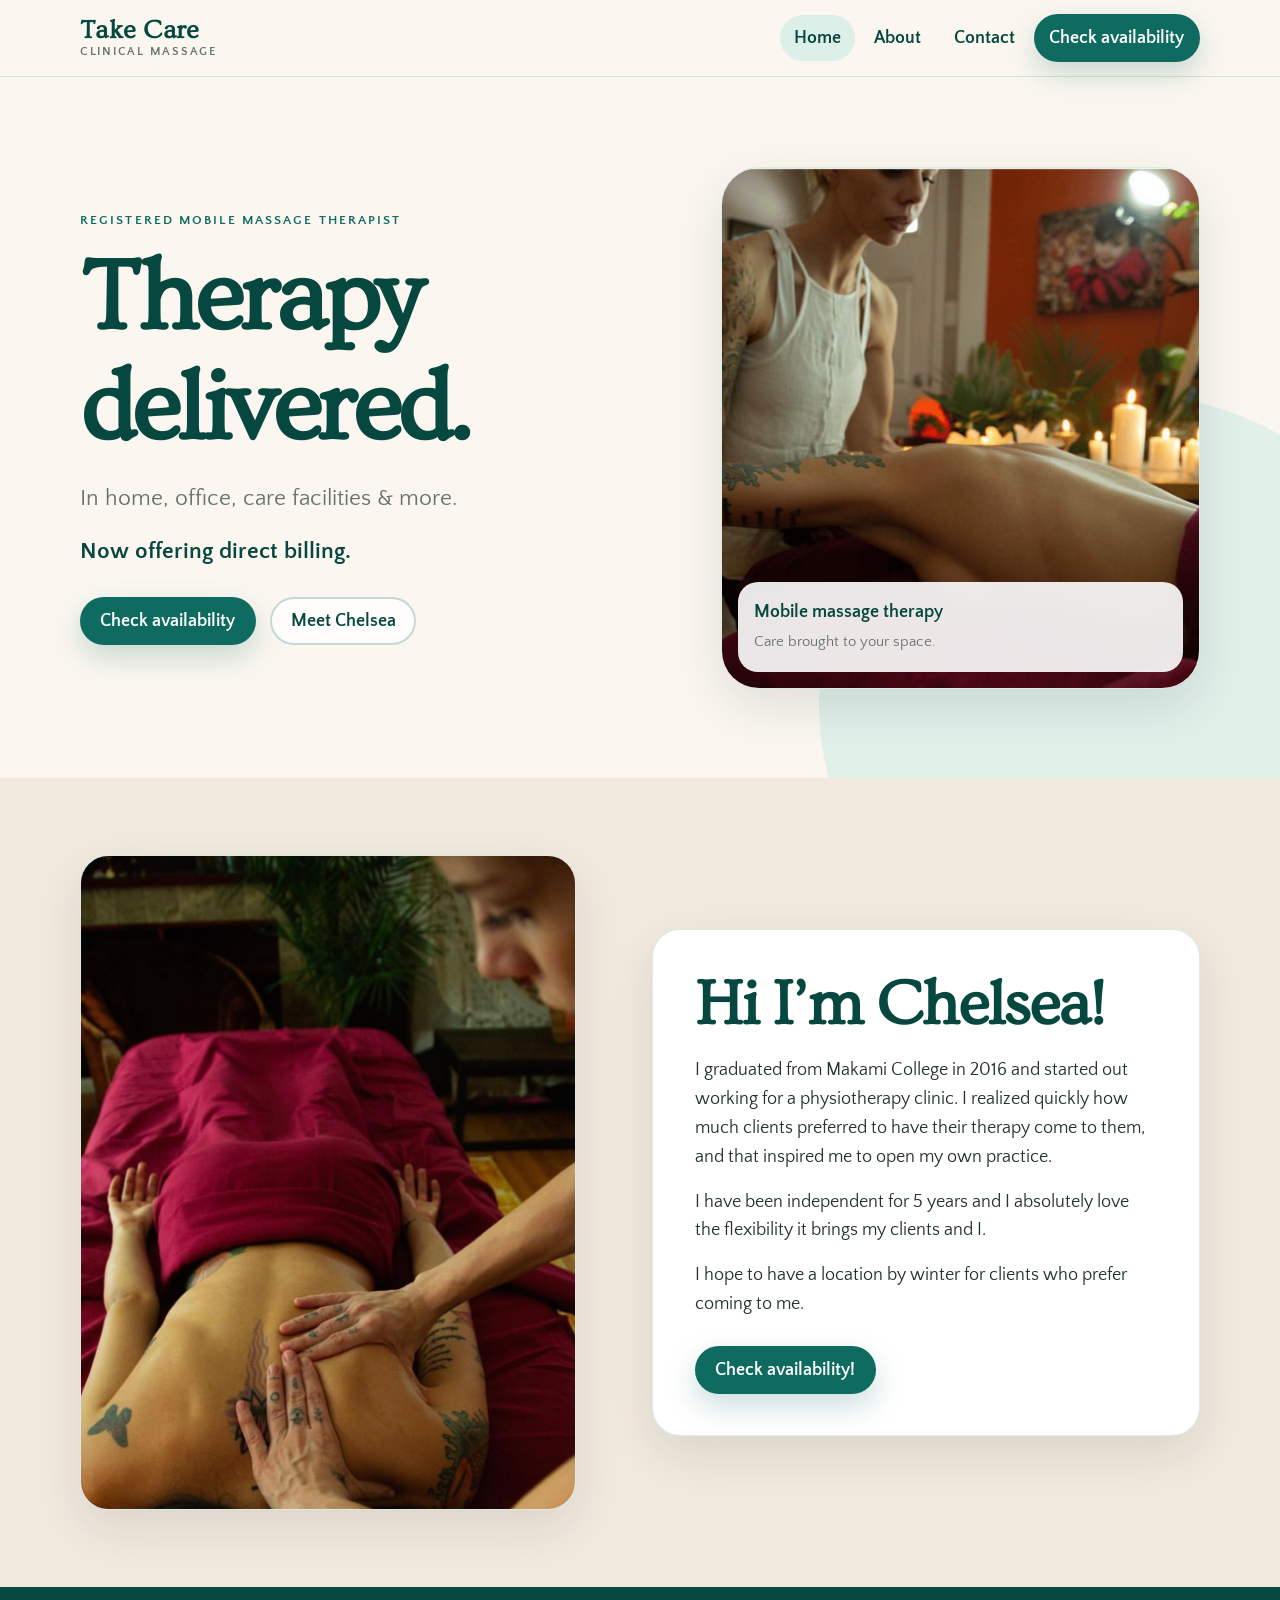
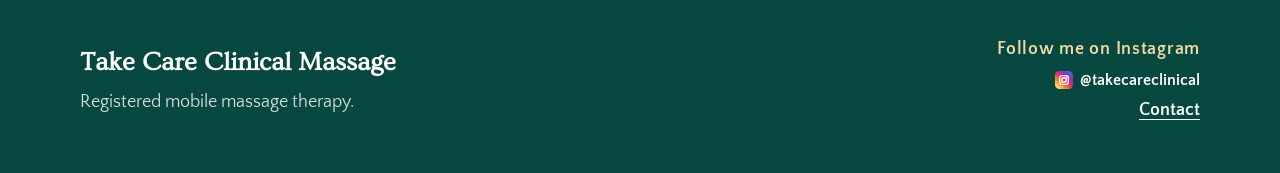
==== commit f76f87d1: "feat: explore softer v3 layout" ====
--- a/index.html
+++ b/index.html
@@ -35,7 +35,7 @@
 
   <main id="main">
     <section class="hero" aria-labelledby="hero-title">
-      <div class="container">
+      <div class="container hero-grid">
         <div class="hero-copy">
           <p class="kicker">Registered Mobile Massage Therapist</p>
           <h1 id="hero-title">Therapy delivered.</h1>
@@ -45,6 +45,10 @@
             <a class="button" href="contact.html">Check availability</a>
             <a class="button-outline" href="about.html">Meet Chelsea</a>
           </div>
+        </div>
+        <div class="hero-card">
+          <img src="images/brand-0c2270a9ba7944a898ce47a056c58c36.png" alt="Relaxing massage therapy setup with candles and towels">
+          <div class="hero-note"><strong>Mobile massage therapy</strong><span>Care brought to your space.</span></div>
         </div>
       </div>
     </section>
--- a/styles.css
+++ b/styles.css
@@ -1,45 +1,36 @@
-/* Take Care Clinical Massage — clean static rebuild */
+/* Take Care Clinical Massage — v3 clean preview */
 :root {
-  --bg: #fbf8f3;
-  --surface: #ffffff;
-  --surface-warm: #f2ebe2;
-  --ink: #24312f;
-  --muted: #66716d;
+  --cream: #fbf7f0;
+  --cream-2: #f3eadf;
+  --white: #ffffff;
+  --ink: #223330;
+  --muted: #68736f;
   --teal: #0f6b5f;
-  --teal-dark: #07483f;
+  --teal-dark: #06483f;
   --mint: #dcefe9;
   --gold: #d8a85e;
-  --shadow: 0 18px 48px rgba(23, 43, 38, 0.12);
-  --shadow-soft: 0 10px 30px rgba(23, 43, 38, 0.10);
-  --radius-lg: 28px;
-  --radius-md: 20px;
+  --line: rgba(15, 107, 95, 0.14);
+  --shadow: 0 18px 50px rgba(25, 49, 44, 0.12);
+  --radius: 28px;
   --max: 1120px;
 }
 
 * { box-sizing: border-box; }
-
 html { scroll-behavior: smooth; }
-
 body {
   margin: 0;
   color: var(--ink);
-  background: var(--bg);
+  background: var(--cream);
   font-family: "Quattrocento Sans", system-ui, -apple-system, BlinkMacSystemFont, "Segoe UI", sans-serif;
   font-size: 18px;
-  line-height: 1.65;
-}
-
-img,
-svg { display: block; }
-
+  line-height: 1.6;
+}
+img, svg { display: block; }
 img { max-width: 100%; }
-
 a { color: inherit; }
-
-a:focus-visible,
-button:focus-visible {
-  outline: 3px solid var(--gold);
-  outline-offset: 4px;
+a:focus-visible, button:focus-visible, input:focus-visible, textarea:focus-visible {
+  outline: 3px solid rgba(216, 168, 94, 0.55);
+  outline-offset: 3px;
 }
 
 .skip-link {
@@ -52,52 +43,43 @@
   color: white;
   background: var(--teal-dark);
 }
-
 .skip-link:focus { left: 1rem; }
-
-.container {
-  width: min(var(--max), calc(100% - 40px));
-  margin-inline: auto;
-}
+.container { width: min(var(--max), calc(100% - 40px)); margin-inline: auto; }
 
 .site-header {
   position: sticky;
   top: 0;
   z-index: 5;
-  background: rgba(251, 248, 243, 0.9);
-  border-bottom: 1px solid rgba(15, 107, 95, 0.12);
+  background: rgba(251, 247, 240, 0.9);
+  border-bottom: 1px solid var(--line);
   backdrop-filter: blur(16px);
 }
-
 .nav {
-  min-height: 74px;
+  min-height: 76px;
   display: flex;
   align-items: center;
   justify-content: space-between;
   gap: 1.25rem;
 }
-
 .brand {
   display: inline-flex;
   flex-direction: column;
-  line-height: 1.1;
+  line-height: 1.05;
   text-decoration: none;
 }
-
 .brand strong {
   color: var(--teal-dark);
   font-family: Ovo, Georgia, serif;
-  font-size: clamp(1.25rem, 2vw, 1.65rem);
+  font-size: clamp(1.35rem, 2vw, 1.75rem);
   letter-spacing: 0.01em;
 }
-
 .brand span {
   color: var(--muted);
-  font-size: 0.82rem;
-  letter-spacing: 0.12em;
+  font-size: 0.78rem;
+  font-weight: 700;
+  letter-spacing: 0.14em;
   text-transform: uppercase;
 }
-
 .nav-links {
   display: flex;
   align-items: center;
@@ -106,31 +88,17 @@
   padding: 0;
   list-style: none;
 }
-
 .nav-links a {
   display: inline-flex;
-  padding: 0.55rem 0.8rem;
+  padding: 0.52rem 0.85rem;
   border-radius: 999px;
   color: var(--teal-dark);
   font-weight: 700;
   text-decoration: none;
 }
-
-.nav-links a[aria-current="page"],
-.nav-links a:hover { background: var(--mint); }
-
-.nav-links .button {
-  color: white;
-  background: var(--teal);
-}
-
-.nav-links .button:hover {
-  color: white;
-  background: var(--teal-dark);
-}
-
-.button,
-.button-outline {
+.nav-links a[aria-current="page"], .nav-links a:hover { background: var(--mint); }
+
+.button, .button-outline {
   display: inline-flex;
   align-items: center;
   justify-content: center;
@@ -139,407 +107,156 @@
   padding: 0.75rem 1.15rem;
   border: 2px solid transparent;
   border-radius: 999px;
+  font: inherit;
   font-weight: 800;
+  line-height: 1;
   text-decoration: none;
-  transition: background 160ms ease, border-color 160ms ease, color 160ms ease, transform 160ms ease;
-}
-
-.button:hover,
-.button-outline:hover { transform: translateY(-1px); }
-
-.button {
-  color: white;
-  background: var(--teal);
-  box-shadow: 0 12px 30px rgba(15, 107, 95, 0.22);
-}
-
+  transition: transform 160ms ease, background 160ms ease, border-color 160ms ease;
+}
+.button:hover, .button-outline:hover { transform: translateY(-1px); }
+.button { color: white; background: var(--teal); box-shadow: 0 12px 30px rgba(15, 107, 95, 0.22); }
 .button:hover { background: var(--teal-dark); }
-
-.button-outline {
-  color: var(--teal-dark);
-  background: rgba(255, 255, 255, 0.72);
-  border-color: rgba(15, 107, 95, 0.28);
-}
-
-.button-outline:hover {
-  background: white;
-  border-color: var(--teal);
-}
+.button-outline { color: var(--teal-dark); background: rgba(255,255,255,0.7); border-color: rgba(15,107,95,0.24); }
+.button-outline:hover { background: white; border-color: var(--teal); }
+.nav-links .button { color: white; background: var(--teal); }
+.nav-links .button:hover { color: white; background: var(--teal-dark); }
 
 .hero {
   position: relative;
   overflow: hidden;
-  color: white;
-  background:
-    linear-gradient(110deg, rgba(7, 72, 63, 0.92) 0%, rgba(15, 107, 95, 0.82) 44%, rgba(15, 107, 95, 0.2) 72%),
-    url("images/brand-0c2270a9ba7944a898ce47a056c58c36.png") center right / cover no-repeat;
-}
-
-.hero .container {
-  min-height: clamp(620px, 78vh, 820px);
+  padding-block: clamp(3rem, 7vw, 6rem);
+}
+.hero::before {
+  content: "";
+  position: absolute;
+  inset: auto -12vw -18vw auto;
+  width: 48vw;
+  height: 48vw;
+  min-width: 360px;
+  min-height: 360px;
+  border-radius: 50%;
+  background: rgba(220, 239, 233, 0.8);
+  z-index: -1;
+}
+.hero-grid {
   display: grid;
-  align-items: center;
-  padding-block: 6rem;
-}
-
-.hero-copy { max-width: 700px; }
-
+  grid-template-columns: minmax(0, 0.92fr) minmax(360px, 0.78fr);
+  align-items: center;
+  gap: clamp(2rem, 6vw, 5rem);
+}
 .kicker {
   margin: 0 0 0.75rem;
-  color: #f2d8a7;
-  font-size: 0.84rem;
+  color: var(--teal);
+  font-size: 0.82rem;
   font-weight: 800;
   letter-spacing: 0.16em;
   text-transform: uppercase;
 }
-
-h1,
-h2,
-h3 {
+h1, h2, h3 {
   margin: 0 0 1rem;
   color: var(--teal-dark);
   font-family: Ovo, Georgia, serif;
-  line-height: 1.1;
-}
-
-h1 { font-size: clamp(2.8rem, 7vw, 5.8rem); }
-h2 { font-size: clamp(2.2rem, 5vw, 4rem); }
-h3 { font-size: clamp(1.45rem, 3vw, 2.1rem); }
-
-.hero h1 {
-  max-width: 760px;
-  color: white;
-  font-size: clamp(3rem, 8vw, 6.7rem);
-}
-
-.lead {
-  color: var(--muted);
-  font-size: 1.18rem;
-}
-
-.hero .lead {
-  max-width: 620px;
-  color: rgba(255, 255, 255, 0.9);
-  font-size: clamp(1.2rem, 2.3vw, 1.55rem);
-}
-
-.hero-actions,
-.actions {
-  display: flex;
-  flex-wrap: wrap;
-  gap: 0.9rem;
-  margin-top: 2rem;
-}
-
-.hero .button {
-  color: var(--teal-dark);
-  background: white;
-  box-shadow: none;
-}
-
-.hero .button:hover { background: var(--mint); }
-
-.hero .button-outline {
-  color: white;
-  background: rgba(255, 255, 255, 0.1);
-  border-color: rgba(255, 255, 255, 0.55);
-}
-
-.trust-strip {
+  line-height: 1.08;
+}
+h1 { font-size: clamp(3.6rem, 8vw, 7rem); letter-spacing: -0.04em; }
+h2 { font-size: clamp(2.35rem, 5vw, 4rem); letter-spacing: -0.025em; }
+h3 { font-size: clamp(1.35rem, 3vw, 2rem); }
+p { margin: 0 0 1rem; }
+.lead { color: var(--muted); font-size: clamp(1.15rem, 2vw, 1.45rem); }
+.direct-billing { color: var(--teal-dark); font-weight: 800; }
+.hero-actions, .actions { display: flex; flex-wrap: wrap; gap: 0.9rem; margin-top: 1.7rem; }
+.hero-card {
   position: relative;
-  z-index: 2;
-  margin-top: -54px;
-}
-
-.trust-card {
-  display: grid;
-  grid-template-columns: repeat(3, 1fr);
-  gap: 1px;
   overflow: hidden;
-  background: rgba(15, 107, 95, 0.16);
-  border-radius: var(--radius-lg);
+  border: 1px solid var(--line);
+  border-radius: calc(var(--radius) + 10px);
+  background: var(--white);
   box-shadow: var(--shadow);
 }
-
-.trust-card div {
-  padding: 1.35rem;
-  background: var(--surface);
-}
-
-.trust-card strong {
-  display: block;
-  color: var(--teal-dark);
-  font-size: 1.05rem;
-}
-
-.trust-card span {
-  color: var(--muted);
-  font-size: 0.95rem;
-}
-
-.section { padding-block: clamp(4rem, 8vw, 7rem); }
-.section.alt { background: var(--surface-warm); }
+.hero-card img { width: 100%; min-height: 520px; object-fit: cover; }
+.hero-note {
+  position: absolute;
+  left: 1rem;
+  right: 1rem;
+  bottom: 1rem;
+  padding: 1rem;
+  border-radius: 20px;
+  color: var(--teal-dark);
+  background: rgba(255, 255, 255, 0.9);
+  backdrop-filter: blur(12px);
+}
+.hero-note strong { display: block; }
+.hero-note span { color: var(--muted); font-size: 0.95rem; }
+
+.section { padding-block: clamp(3.5rem, 7vw, 6rem); }
+.section.alt { background: var(--cream-2); }
 .compact-section { padding-block: clamp(3rem, 6vw, 5rem); }
-
-.section-header {
-  max-width: 760px;
-  margin-bottom: 2.25rem;
-}
-
-.section-header.center {
-  margin-inline: auto;
-  text-align: center;
-}
-
 .grid-2 {
   display: grid;
-  grid-template-columns: minmax(0, 1.05fr) minmax(0, 0.95fr);
+  grid-template-columns: minmax(0, 0.95fr) minmax(0, 1.05fr);
   align-items: center;
   gap: clamp(2rem, 6vw, 5rem);
 }
-
-.card,
-.feature,
-.contact-panel,
-.photo-card {
-  border: 1px solid rgba(15, 107, 95, 0.12);
-  background: var(--surface);
+.card, .photo-card, .contact-panel {
+  border: 1px solid var(--line);
+  border-radius: var(--radius);
+  background: var(--white);
   box-shadow: var(--shadow);
 }
-
-.card {
-  padding: clamp(1.5rem, 4vw, 2.4rem);
-  border-radius: var(--radius-lg);
-}
-
-.photo-card {
-  overflow: hidden;
-  border-radius: var(--radius-lg);
-}
-
-.photo-card img {
-  width: 100%;
-  height: 100%;
-  min-height: 420px;
-  object-fit: cover;
-}
-
-.photo-card.portrait img { object-position: center; }
-
-.service-list {
-  display: grid;
-  gap: 1rem;
-  margin: 1.5rem 0 0;
-  padding: 0;
-  list-style: none;
-}
-
-.service-list li {
-  display: grid;
-  grid-template-columns: auto 1fr;
-  align-items: start;
-  gap: 0.75rem;
-  padding: 1rem;
-  border-radius: var(--radius-md);
-  background: rgba(220, 239, 233, 0.55);
-}
-
-.check {
-  color: var(--teal);
-  font-weight: 900;
-}
-
-.feature-grid {
-  display: grid;
-  grid-template-columns: repeat(3, 1fr);
-  gap: 1rem;
-}
-
-.feature {
-  padding: 1.4rem;
-  border-radius: 24px;
-  box-shadow: var(--shadow-soft);
-}
-
-.feature strong {
-  display: block;
-  margin-bottom: 0.35rem;
-  color: var(--teal-dark);
-}
-
-.feature p {
-  margin: 0;
-  color: var(--muted);
-}
-
-.gallery {
-  display: grid;
-  grid-template-columns: repeat(3, 1fr);
-  gap: 1rem;
-}
-
-.gallery img {
-  width: 100%;
-  aspect-ratio: 4 / 3;
-  object-fit: cover;
-  border-radius: 22px;
-  box-shadow: var(--shadow-soft);
-}
-
-.notice {
-  padding: 1rem 1.25rem;
-  border-left: 5px solid var(--gold);
-  border-radius: 18px;
-  color: #5f4930;
-  background: #fff9ed;
-}
+.card { padding: clamp(1.6rem, 4vw, 2.6rem); }
+.photo-card { overflow: hidden; }
+.photo-card img { width: 100%; height: 100%; min-height: 420px; object-fit: cover; }
+.section-header { max-width: 760px; margin-bottom: 2rem; }
+.section-header.center { margin-inline: auto; text-align: center; }
+.gallery { display: grid; grid-template-columns: repeat(3, 1fr); gap: 1rem; }
+.gallery img { width: 100%; aspect-ratio: 4 / 3; object-fit: cover; border-radius: 22px; box-shadow: 0 10px 28px rgba(23,43,38,.10); }
 
 .contact-panel {
   display: grid;
-  grid-template-columns: minmax(0, 0.9fr) minmax(0, 1.1fr);
-  gap: 0;
+  grid-template-columns: minmax(0, 0.82fr) minmax(0, 1.18fr);
   overflow: hidden;
-  border-radius: var(--radius-lg);
-}
-
-.contact-panel img {
+}
+.contact-panel > img { width: 100%; height: 100%; min-height: 560px; object-fit: cover; }
+.contact-panel .content { padding: clamp(1.6rem, 5vw, 3rem); }
+.contact-form { display: grid; gap: 0.72rem; margin-block: 1.4rem; }
+.contact-form label { color: var(--teal-dark); font-weight: 800; }
+.contact-form input, .contact-form textarea {
   width: 100%;
-  height: 100%;
-  min-height: 500px;
-  object-fit: cover;
-}
-
-.contact-panel .content { padding: clamp(1.5rem, 5vw, 3rem); }
-
-.contact-methods {
-  display: grid;
-  gap: 0.9rem;
-  margin-top: 1.5rem;
-}
-
-.contact-methods a {
-  color: var(--teal-dark);
-  font-weight: 800;
-}
-
-.site-footer {
-  padding-block: 3rem;
-  color: rgba(255, 255, 255, 0.82);
-  background: var(--teal-dark);
-}
-
-.footer-grid {
-  display: flex;
-  flex-wrap: wrap;
-  align-items: center;
-  justify-content: space-between;
-  gap: 2rem;
-}
-
-.footer-brand {
-  display: grid;
-  gap: 0.2rem;
-}
-
-.site-footer strong {
-  color: white;
-  font-family: Ovo, Georgia, serif;
-  font-size: 1.6rem;
-}
-
+  padding: 0.78rem 0.9rem;
+  border: 1px solid rgba(15,107,95,0.24);
+  border-radius: 14px;
+  color: var(--ink);
+  background: white;
+  font: inherit;
+}
+.contact-form textarea { resize: vertical; }
+.contact-form input:focus, .contact-form textarea:focus { border-color: var(--teal); }
+.contact-form .button { width: fit-content; margin-top: 0.35rem; cursor: pointer; }
+.form-honeypot { position: absolute; left: -9999px; }
+.contact-instagram-link { color: var(--teal-dark); }
+
+.site-footer { padding-block: 3rem; color: rgba(255,255,255,0.82); background: var(--teal-dark); }
+.footer-grid { display: flex; flex-wrap: wrap; align-items: center; justify-content: space-between; gap: 2rem; }
+.footer-brand { display: grid; gap: 0.2rem; }
+.site-footer strong { color: white; font-family: Ovo, Georgia, serif; font-size: 1.6rem; }
 .site-footer a { color: white; }
-
-.footer-social {
-  display: grid;
-  justify-items: end;
-  gap: 0.45rem;
-  text-align: right;
-}
-
-.footer-social span {
-  color: #f2d8a7;
-  font-weight: 800;
-  letter-spacing: 0.04em;
-}
-
-.instagram-link {
-  display: inline-flex;
-  align-items: center;
-  gap: 0.45rem;
-  color: white;
-  font-size: 1rem;
-  font-weight: 800;
-  line-height: 1;
-  text-decoration: none;
-}
-
-.instagram-link:hover {
-  color: #f2d8a7;
-}
-
-.instagram-icon {
-  width: 18px;
-  height: 18px;
-  flex: 0 0 18px;
-}
-
-.footer-secondary-link {
-  font-weight: 800;
-  text-decoration: underline;
-  text-underline-offset: 0.22em;
-}
-
-@media (max-width: 820px) {
+.footer-social { display: grid; justify-items: end; gap: 0.45rem; text-align: right; }
+.footer-social span { color: #f2d8a7; font-weight: 800; letter-spacing: 0.04em; }
+.instagram-link { display: inline-flex; align-items: center; gap: 0.45rem; color: white; font-size: 1rem; font-weight: 800; line-height: 1; text-decoration: none; }
+.instagram-link:hover { color: #f2d8a7; }
+.instagram-icon { width: 18px; height: 18px; flex: 0 0 18px; }
+.footer-secondary-link { font-weight: 800; text-decoration: underline; text-underline-offset: 0.22em; }
+
+@media (max-width: 860px) {
   body { font-size: 17px; }
-
   .container { width: min(var(--max), calc(100% - 32px)); }
-
-  .nav {
-    align-items: flex-start;
-    flex-direction: column;
-    padding-block: 1rem;
-  }
-
-  .nav-links {
-    width: 100%;
-    flex-wrap: wrap;
-    overflow: visible;
-    padding-bottom: 0.2rem;
-  }
-
+  .nav { align-items: flex-start; flex-direction: column; padding-block: 1rem; }
+  .nav-links { width: 100%; flex-wrap: wrap; }
   .nav-links a { white-space: nowrap; }
-
   .nav-links li:last-child { width: 100%; }
-
-  .nav-links li:last-child a {
-    width: 100%;
-    margin-top: 0.2rem;
-  }
-
-  .hero { background-position: center; }
-
-  .hero .container {
-    min-height: auto;
-    padding-block: 5rem 7rem;
-  }
-
-  .trust-card,
-  .feature-grid,
-  .gallery,
-  .grid-2,
-  .contact-panel {
-    grid-template-columns: 1fr;
-  }
-
-  .trust-strip { margin-top: -40px; }
-
-  .photo-card img,
-  .contact-panel img { min-height: 320px; }
-
+  .nav-links li:last-child a { width: 100%; }
+  .hero-grid, .grid-2, .contact-panel, .gallery { grid-template-columns: 1fr; }
+  .hero-card img, .photo-card img, .contact-panel > img { min-height: 320px; }
   .footer-grid { align-items: flex-start; }
-
-  .footer-social {
-    justify-items: start;
-    text-align: left;
-  }
-}
+  .footer-social { justify-items: start; text-align: left; }
+}
